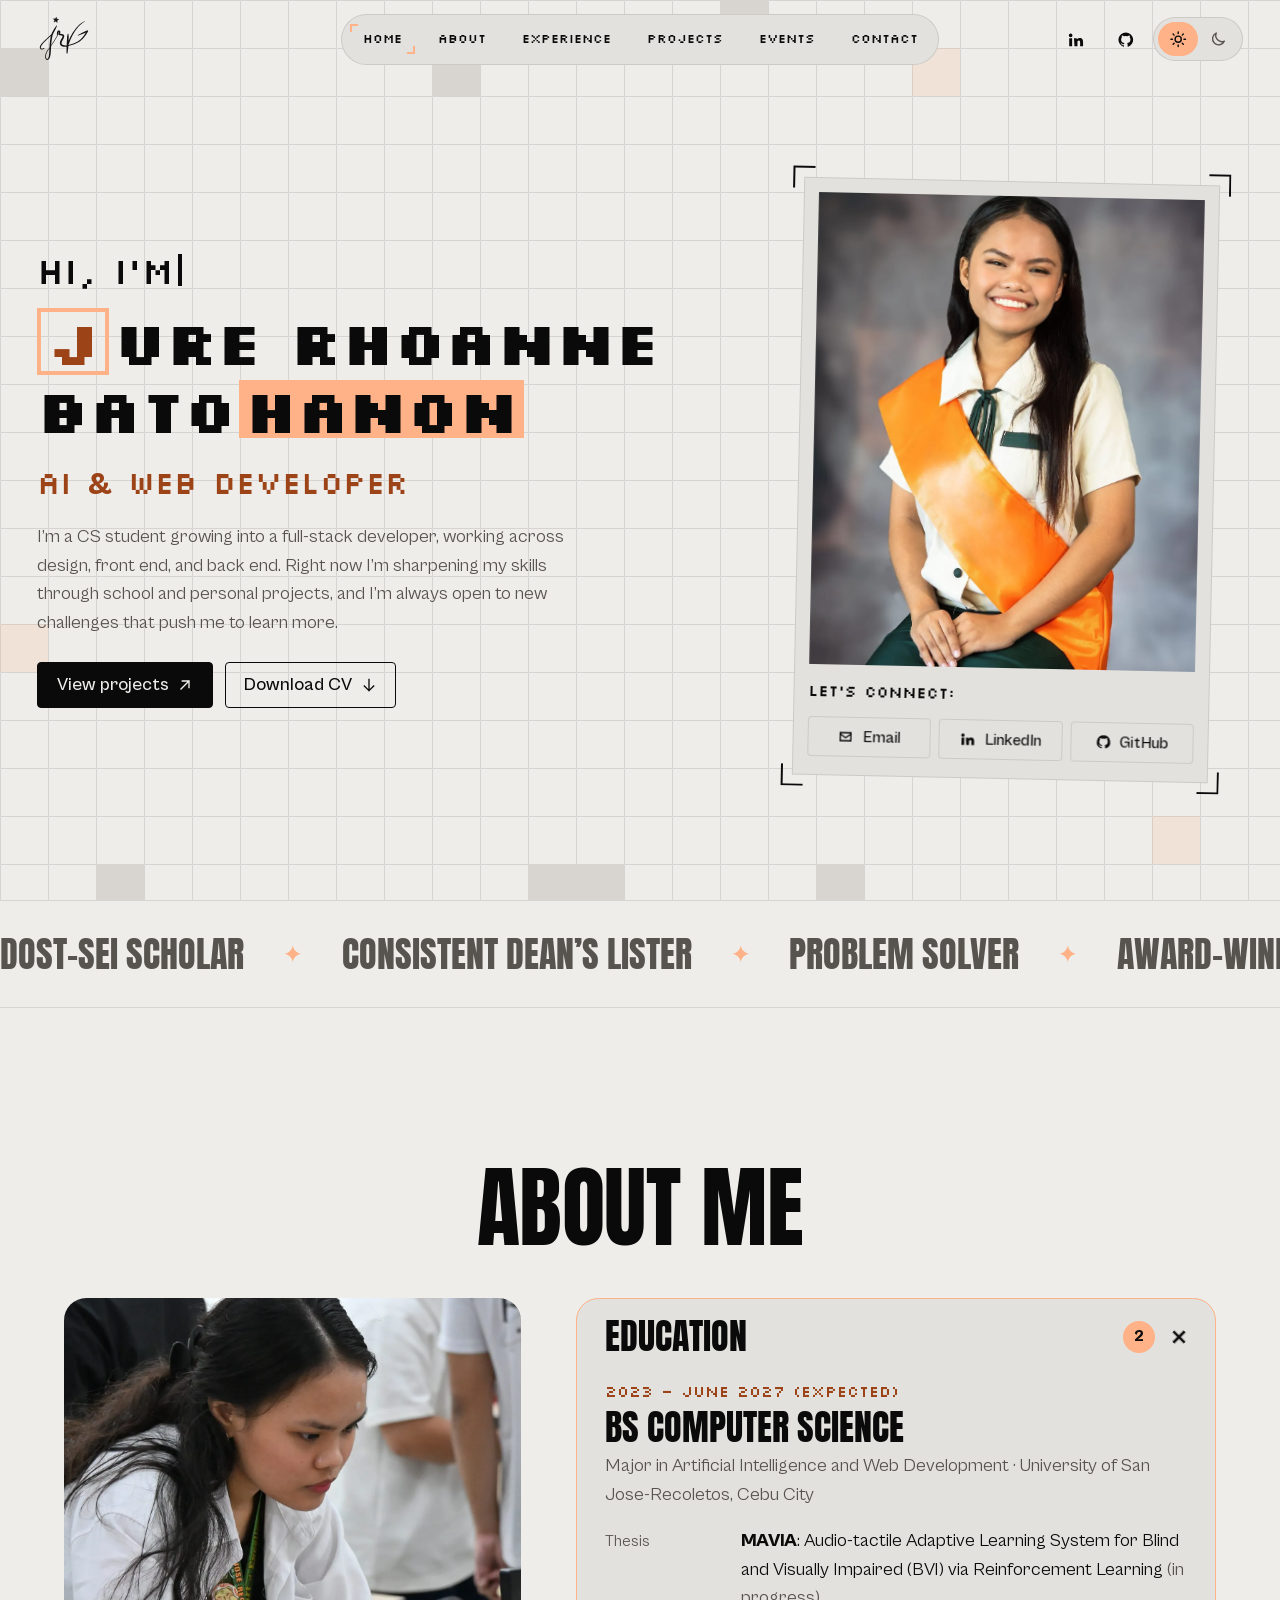
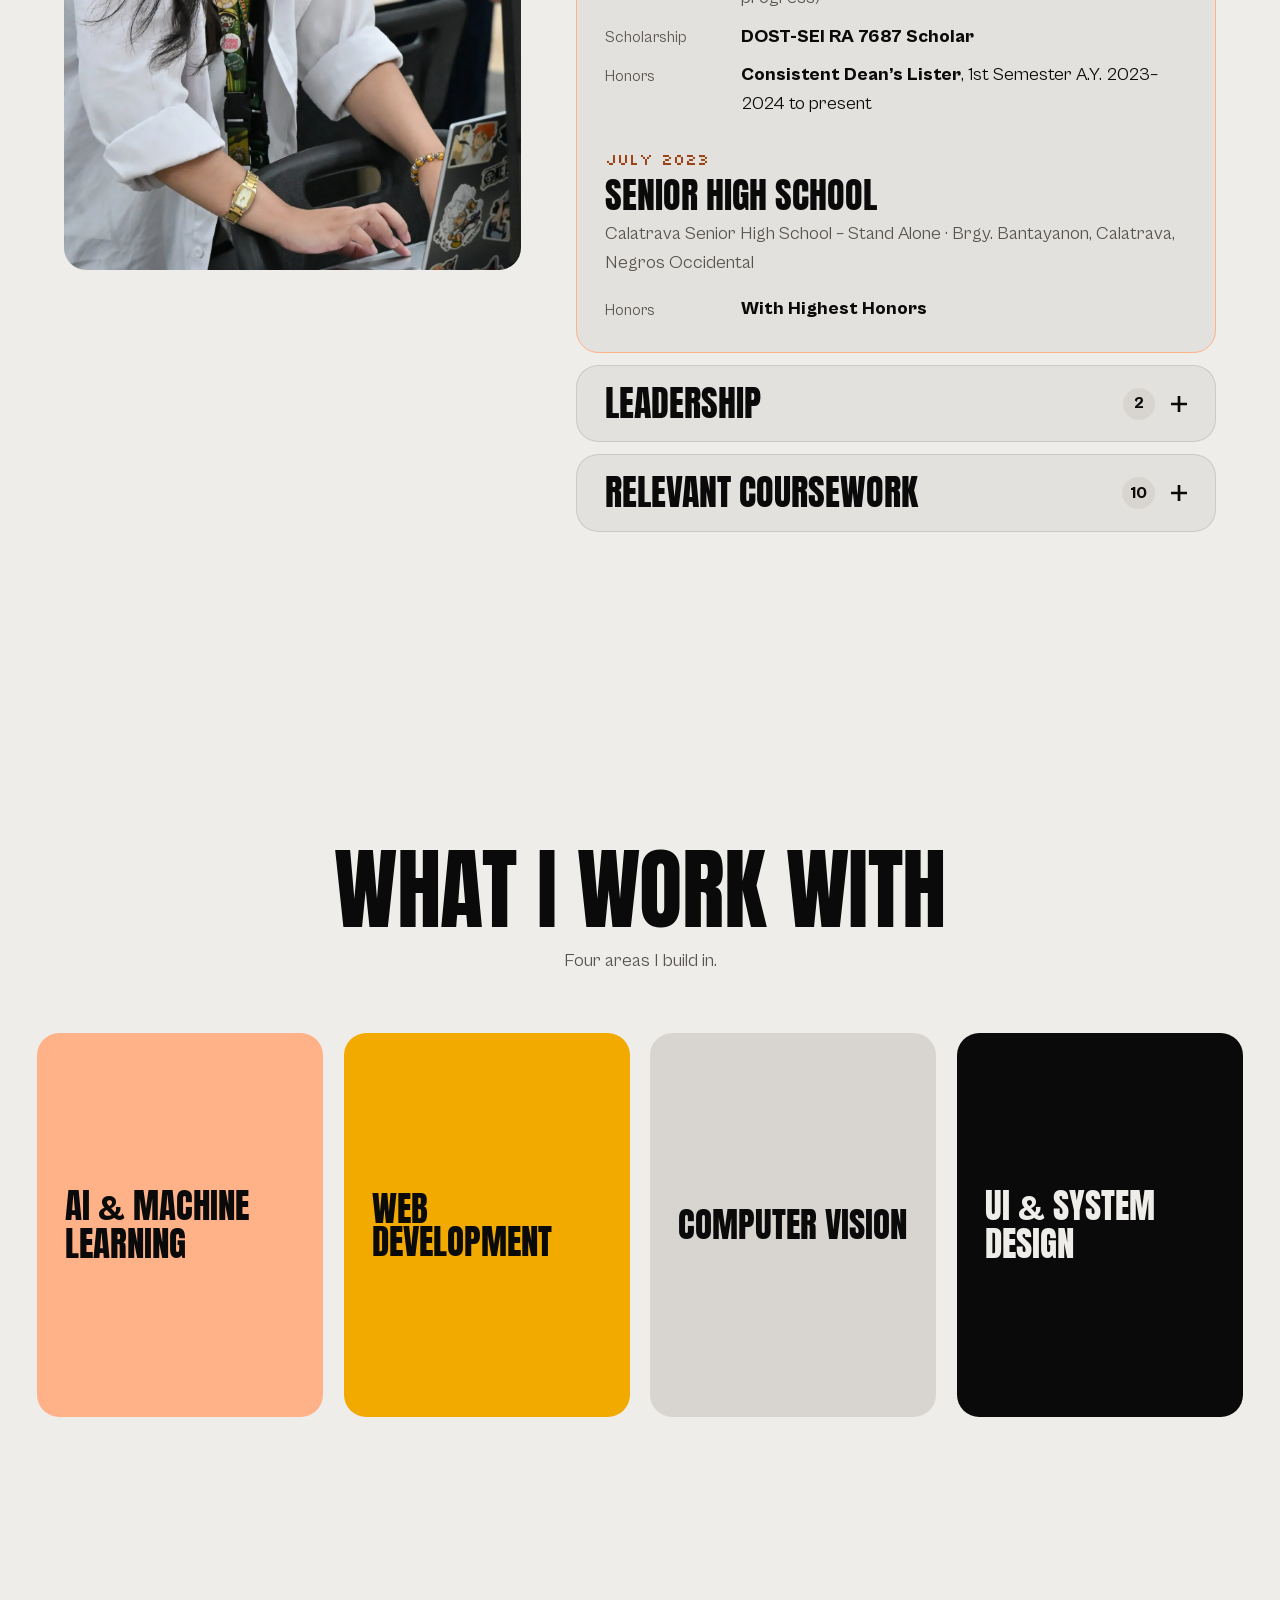
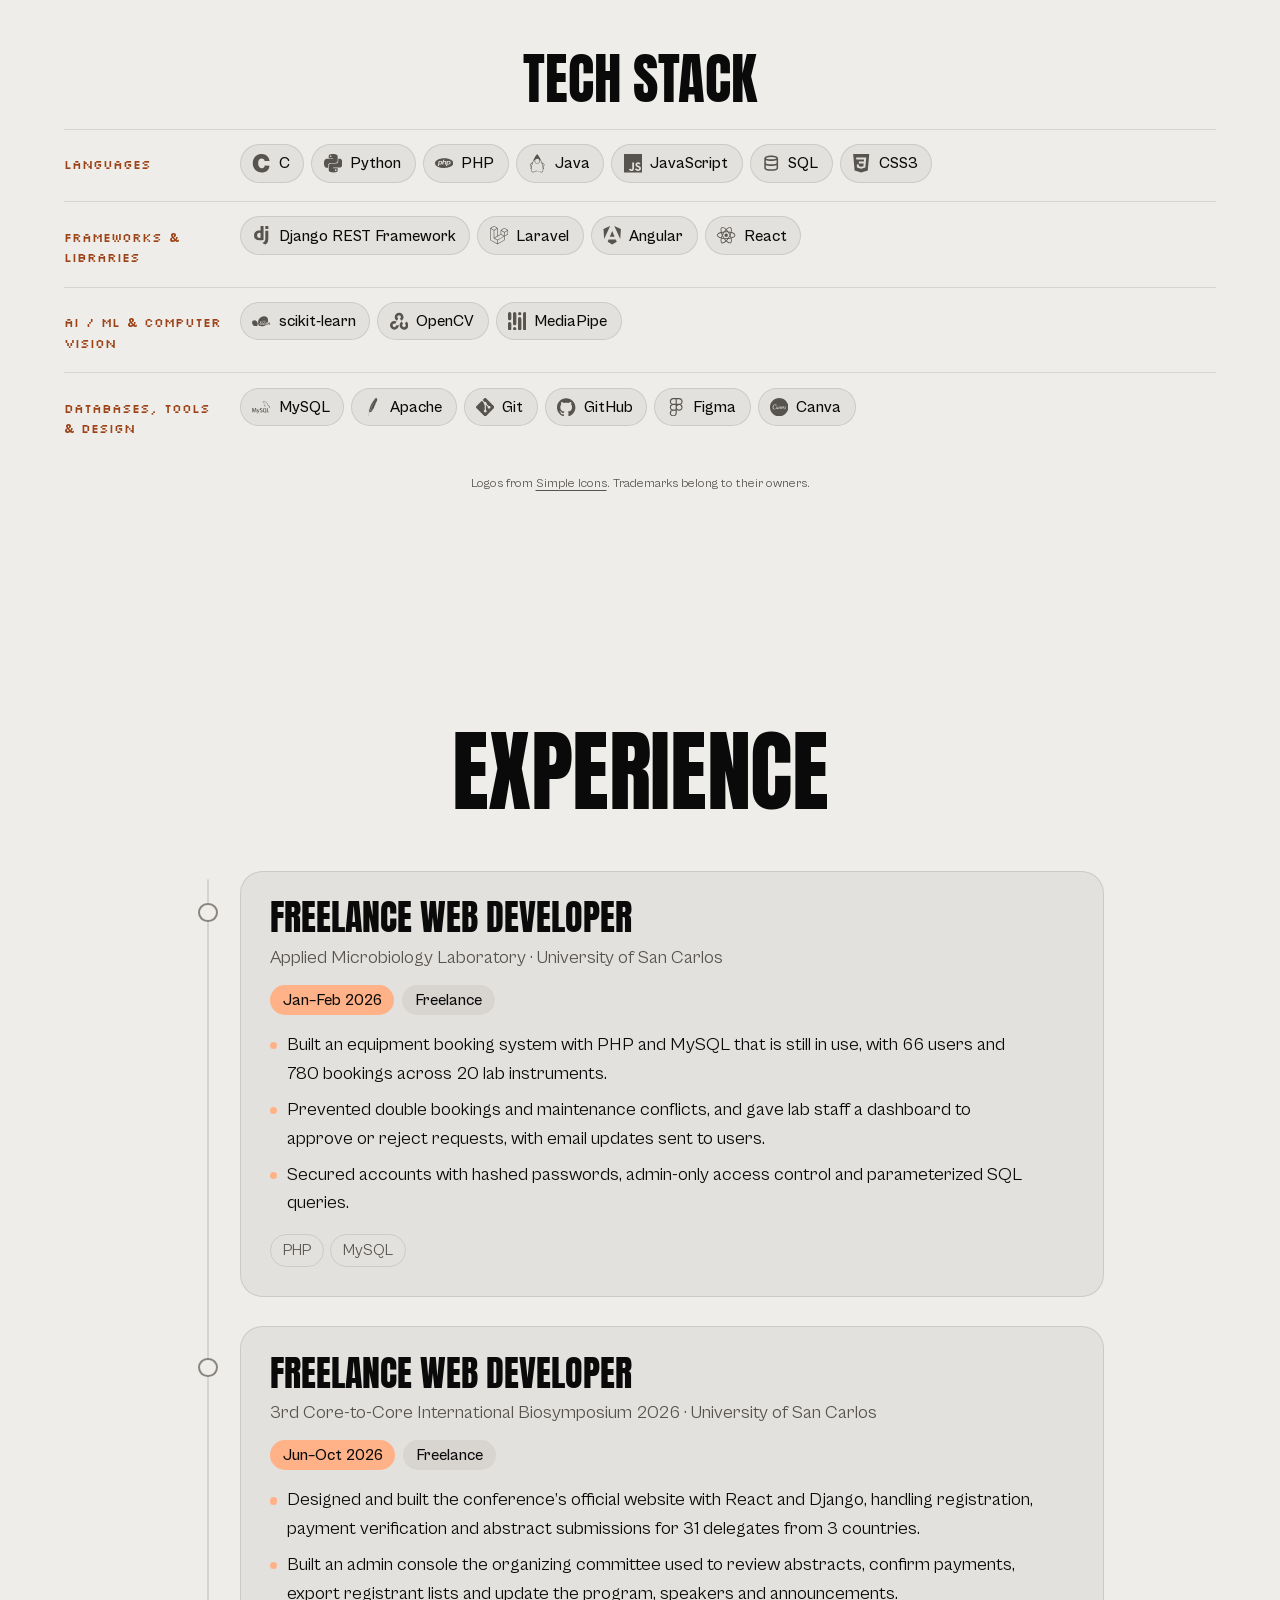
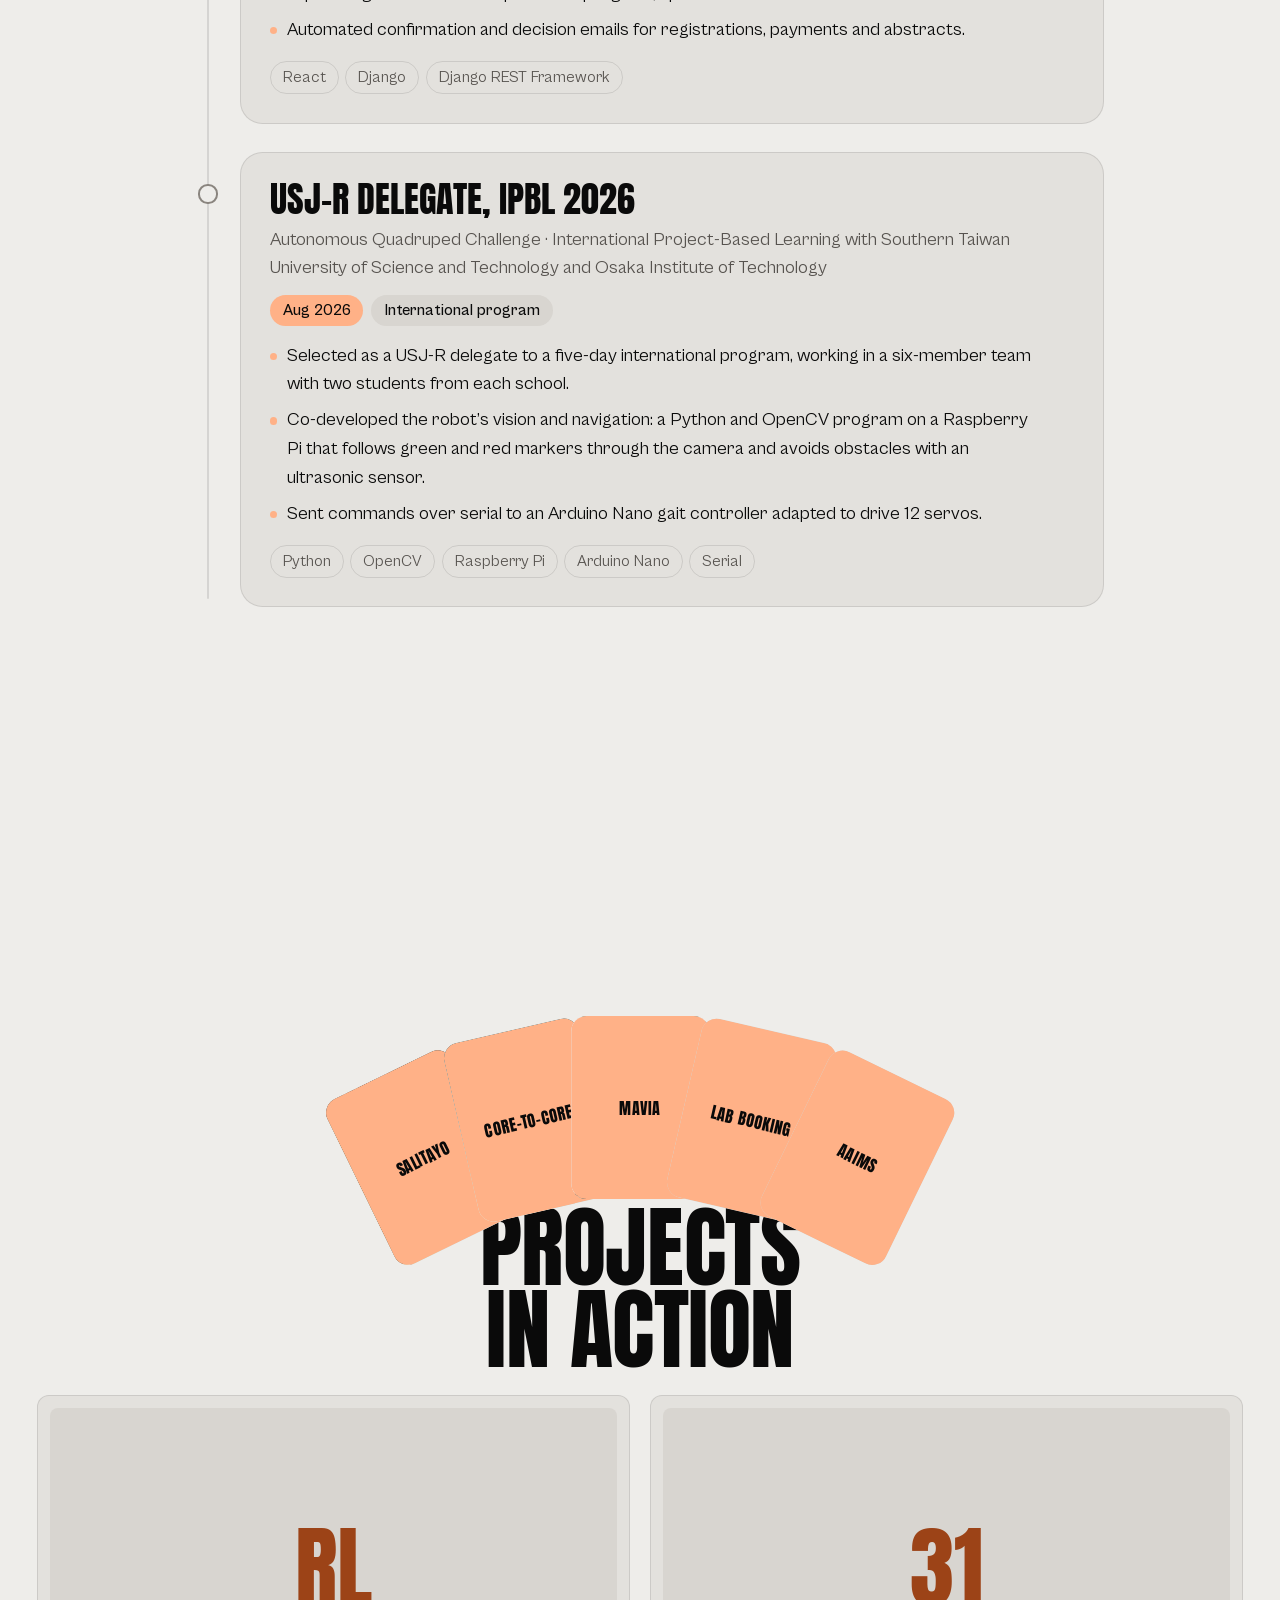
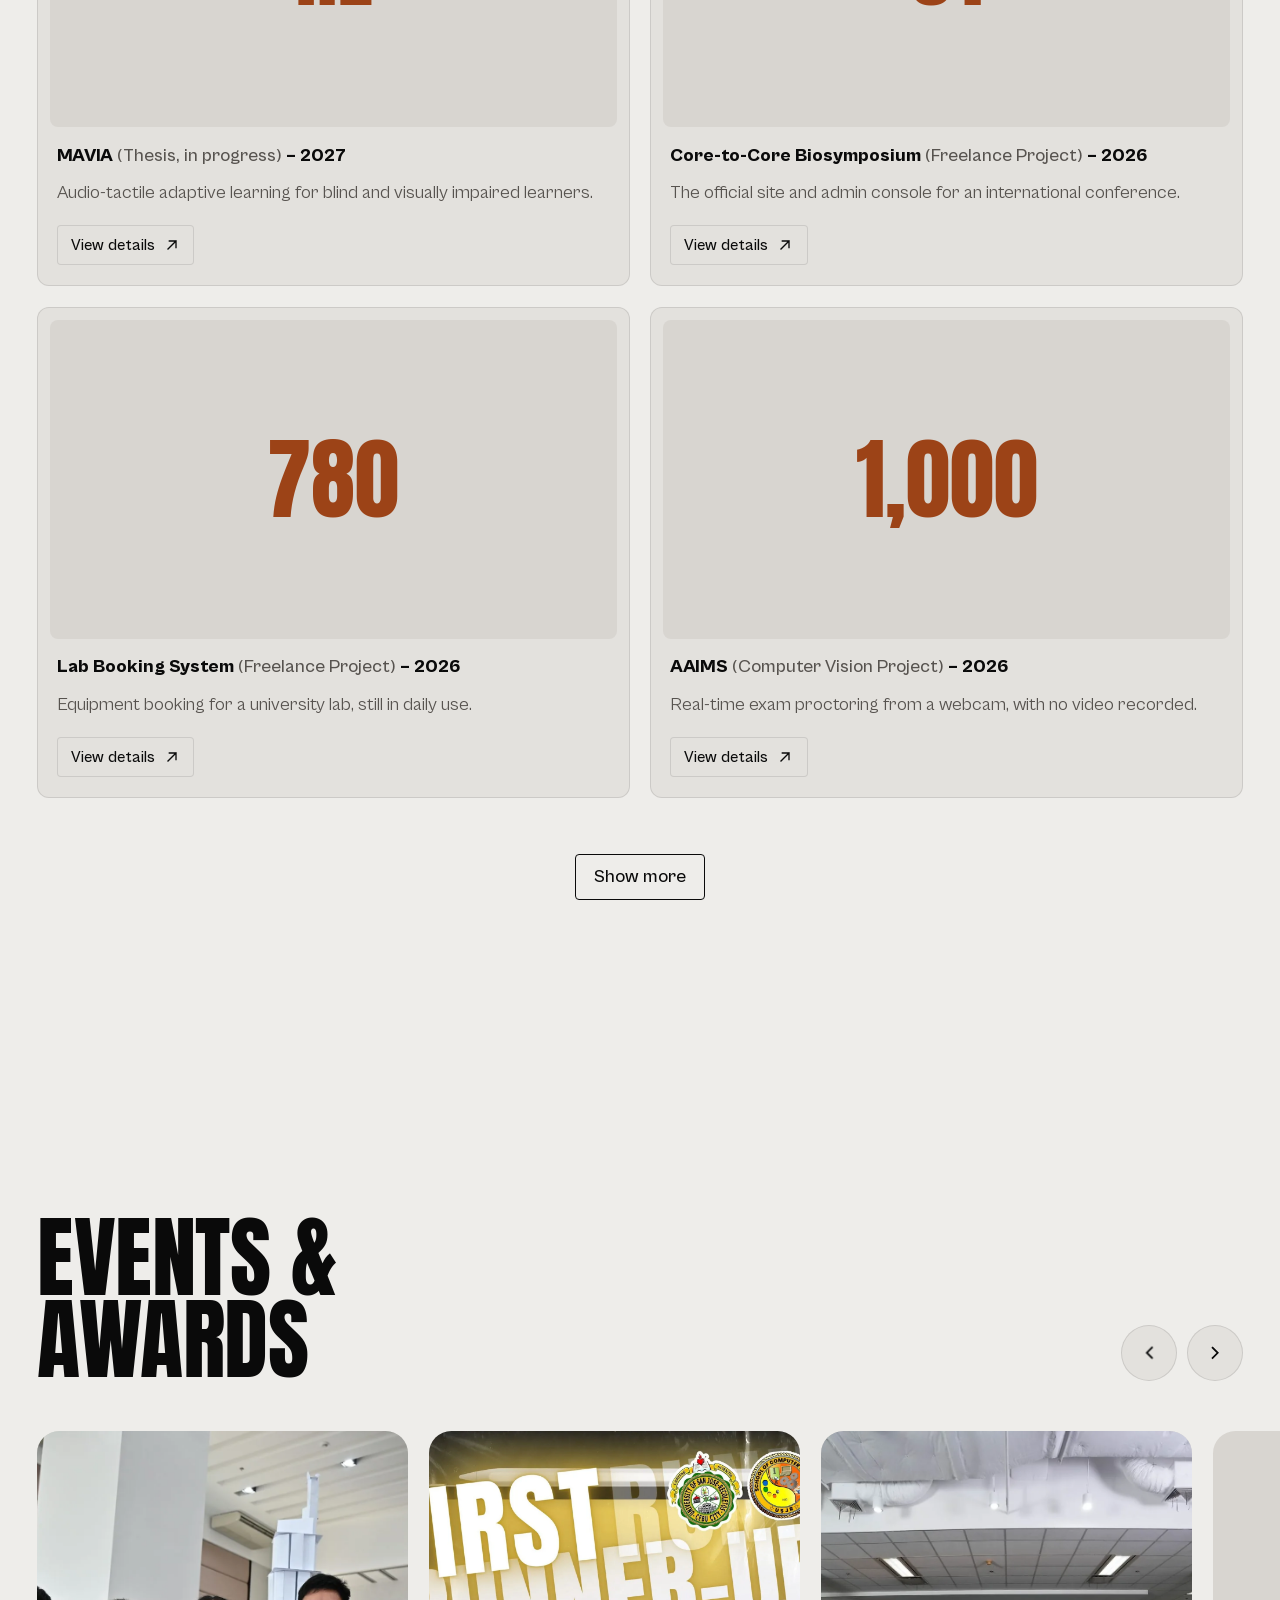
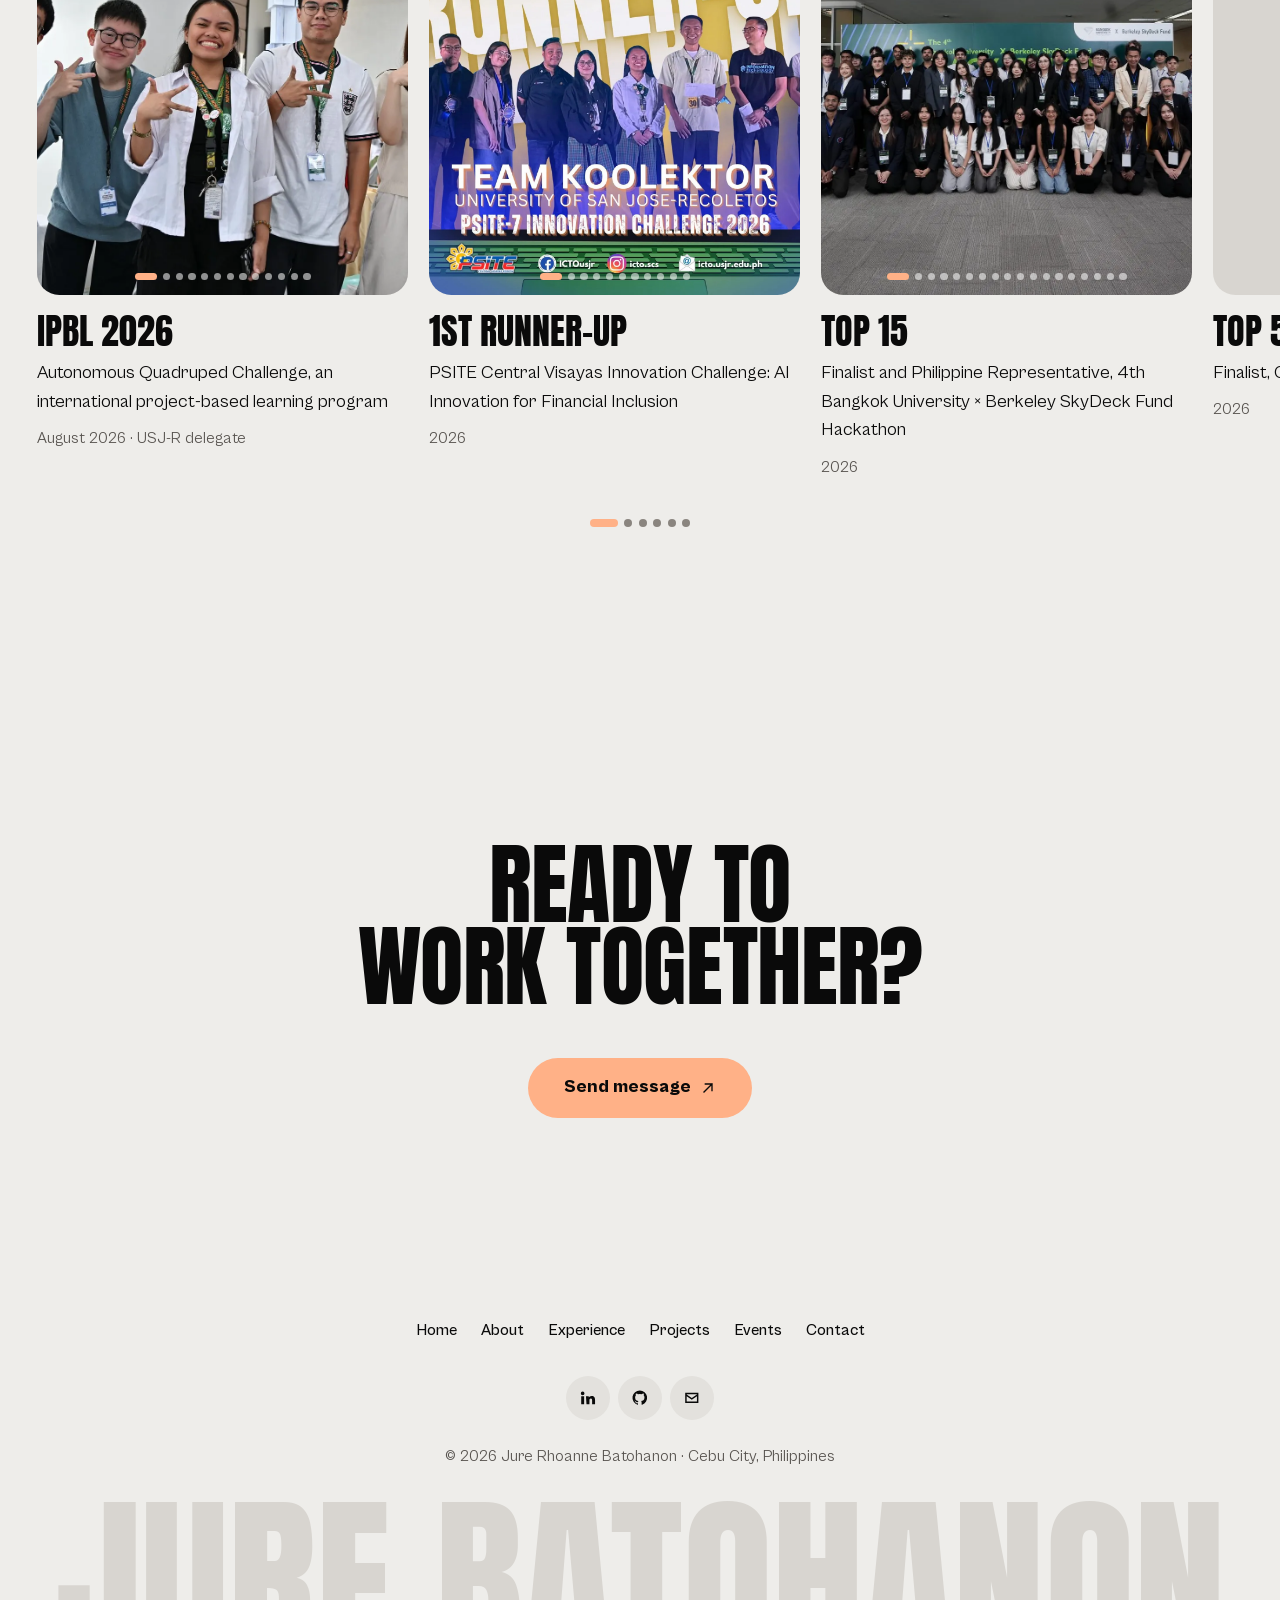
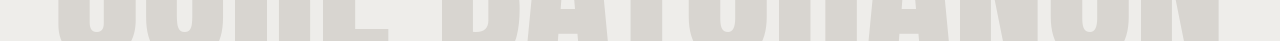
==== index.html @ d1514f94 "Compress media, convert images to WebP, update tech stack" ====
<!doctype html>
<html lang="en">
<head>
  <meta charset="utf-8">
  <meta name="viewport" content="width=device-width, initial-scale=1">
  <title>Jure Rhoanne Batohanon</title>
  <meta name="description" content="Jure Rhoanne Batohanon, a computer science student in Cebu growing into a full-stack developer. Projects, experience, events and awards.">
  <meta name="theme-color" content="#0a0a0a">
  <meta property="og:title" content="Jure Rhoanne Batohanon">
  <meta property="og:description" content="CS student growing into a full-stack developer, working across design, front end and back end.">
  <meta property="og:type" content="website">
  <meta property="og:image" content="assets/img/portrait.jpg">
  <link rel="icon" href="favicon-32.png" type="image/png" sizes="32x32">
  <link rel="icon" href="favicon.svg" type="image/svg+xml">
  <link rel="apple-touch-icon" href="apple-touch-icon.png">
  <link rel="preload" href="assets/fonts/silkscreen-700.woff2" as="font" type="font/woff2" crossorigin>
  <link rel="preload" href="assets/fonts/anton-400.woff2" as="font" type="font/woff2" crossorigin>
  <link rel="preload" href="assets/fonts/cabinet-grotesk-400.woff2" as="font" type="font/woff2" crossorigin>
  <script>
    (function () {
      try {
        var t = localStorage.getItem("theme");
        if (t === "light" || t === "dark") document.documentElement.setAttribute("data-theme", t);
      } catch (e) {}
      document.documentElement.classList.add("js");
    })();
  </script>
  <link rel="stylesheet" href="assets/css/tokens.css">
  <link rel="stylesheet" href="assets/css/site.css">
  <script src="assets/js/site.js" defer></script>
</head>
<body>
  <a class="skip" href="#main">Skip to content</a>

  <!-- Shared drawings -->
  <svg width="0" height="0" class="visually-hidden" aria-hidden="true">
    <symbol id="spark" viewBox="0 0 24 24"><path d="M12 0c.6 6.4 5.6 11.4 12 12-6.4.6-11.4 5.6-12 12-.6-6.4-5.6-11.4-12-12C6.4 11.4 11.4 6.4 12 0z"/></symbol>
    <symbol id="arrow" viewBox="0 0 24 24"><path d="M6 18 18 6M8 6h10v10" fill="none" stroke="currentColor" stroke-width="2" stroke-linecap="square"/></symbol>
    <symbol id="chev" viewBox="0 0 24 24"><path d="m9 5 7 7-7 7" fill="none" stroke="currentColor" stroke-width="2.4" stroke-linecap="square"/></symbol>
    <symbol id="close" viewBox="0 0 24 24"><path d="M6 6l12 12M18 6 6 18" fill="none" stroke="currentColor" stroke-width="2"/></symbol>
    <symbol id="i-linkedin" viewBox="0 0 24 24"><path d="M4.98 3.5a2.5 2.5 0 1 1 0 5 2.5 2.5 0 0 1 0-5zM3 9.75h4v11H3zM9.5 9.75h3.8v1.6h.06c.53-.95 1.83-1.95 3.77-1.95 4.03 0 4.77 2.5 4.77 5.76v5.59h-4v-4.96c0-1.18-.02-2.7-1.7-2.7-1.7 0-1.96 1.28-1.96 2.61v5.05h-4z"/></symbol>
    <symbol id="i-github" viewBox="0 0 24 24"><path d="M12 2a10 10 0 0 0-3.16 19.49c.5.09.68-.22.68-.48v-1.7c-2.78.6-3.37-1.34-3.37-1.34-.45-1.16-1.11-1.47-1.11-1.47-.9-.62.07-.6.07-.6 1 .07 1.53 1.03 1.53 1.03.89 1.53 2.34 1.09 2.91.83.09-.65.35-1.09.63-1.34-2.22-.25-4.56-1.11-4.56-4.94 0-1.09.39-1.98 1.03-2.68-.1-.25-.45-1.27.1-2.65 0 0 .84-.27 2.75 1.02a9.56 9.56 0 0 1 5 0c1.91-1.29 2.75-1.02 2.75-1.02.55 1.38.2 2.4.1 2.65.64.7 1.03 1.59 1.03 2.68 0 3.84-2.34 4.68-4.57 4.93.36.31.68.92.68 1.85v2.74c0 .27.18.58.69.48A10 10 0 0 0 12 2z"/></symbol>
    <symbol id="i-mail" viewBox="0 0 24 24"><path d="M3 5h18v14H3zm2 2v.4l7 4.9 7-4.9V7zm14 2.84-7 4.9-7-4.9V17h14z"/></symbol>
    <symbol id="i-file" viewBox="0 0 24 24"><path d="M6 2h8l5 5v15H6zM13 3v5h5" fill="none" stroke="currentColor" stroke-width="1.8"/></symbol>
  </svg>

  <!-- Navigation -->
  <header class="bar">
    <a class="bar__name" href="#top" aria-label="Jure Rhoanne Batohanon, back to top">
      <img class="bar__logo bar__logo--white" src="jr-logo-v3-white.svg" alt="" width="856" height="768">
      <img class="bar__logo bar__logo--black" src="jr-logo-v3-black.svg" alt="" width="856" height="768">
    </a>
    <nav class="bar__nav" aria-label="Main">
      <button class="bar__menu" type="button" aria-expanded="false" aria-controls="nav-list" data-menu>Menu</button>
      <ul id="nav-list" class="bar__links">
        <li><a href="#top">Home</a></li>
        <li><a href="#about">About</a></li>
        <li><a href="#experience">Experience</a></li>
        <li><a href="#projects">Projects</a></li>
        <li><a href="#events">Events</a></li>
        <li><a href="#contact">Contact</a></li>
      </ul>
    </nav>
    <div class="bar__end">
      <a class="bar__icon" href="https://www.linkedin.com/in/jure-rhoanne-batohanon-98a4a7307/" aria-label="LinkedIn"><svg aria-hidden="true"><use href="#i-linkedin"/></svg></a>
      <a class="bar__icon" href="https://github.com/REIAHNEVIL" aria-label="GitHub"><svg aria-hidden="true"><use href="#i-github"/></svg></a>
      <button class="theme-toggle" type="button" aria-label="Dark theme" aria-pressed="true" data-theme-toggle>
        <span class="theme-toggle__thumb" aria-hidden="true"></span>
        <svg class="theme-toggle__icon theme-toggle__icon--sun" viewBox="0 0 24 24" aria-hidden="true"><circle cx="12" cy="12" r="4"/><path d="M12 2.5v2M12 19.5v2M2.5 12h2M19.5 12h2M5.3 5.3l1.4 1.4M17.3 17.3l1.4 1.4M5.3 18.7l1.4-1.4M17.3 6.7l1.4-1.4"/></svg>
        <svg class="theme-toggle__icon theme-toggle__icon--moon" viewBox="0 0 24 24" aria-hidden="true"><path d="M20 14.5A8 8 0 0 1 9.5 4a8 8 0 1 0 10.5 10.5z"/></svg>
      </button>
    </div>
  </header>

  <main id="main">

    <!-- ============ INTRO ============ -->
    <section class="intro" id="top" aria-labelledby="intro-name">
      <div class="intro__pixels" aria-hidden="true">
        <i style="--x:0;--y:1"></i><i style="--x:9;--y:1"></i><i style="--x:15;--y:0"></i><i style="--x:19;--y:1"></i><i style="--x:27;--y:2"></i><i style="--x:29;--y:6"></i><i style="--x:29;--y:11;--s:2"></i><i style="--x:24;--y:17"></i><i style="--x:17;--y:18"></i><i style="--x:2;--y:18"></i><i style="--x:11;--y:18;--s:2"></i><i style="--x:0;--y:13"></i>
      </div>

      <div class="intro__left">
        <p class="intro__hello"><span data-hello aria-hidden="true">HELLO,</span><span class="visually-hidden">Hello, I’m</span></p>

        <h1 id="intro-name" class="intro__name">
          <span class="intro__line"><span class="px-box">J</span>URE RHOANNE</span>
          <span class="intro__line">BATO<span class="px-inv">HANON</span></span>
        </h1>

        <p class="intro__role">AI <span class="amp">&amp;</span> WEB DEVELOPER</p>

        <p class="intro__text">I’m a CS student growing into a full-stack developer, working across design, front end, and back end. Right now I’m sharpening my skills through school and personal projects, and I’m always open to new challenges that push me to learn more.</p>

        <div class="intro__actions">
          <a class="btn btn--solid" href="#projects">View projects <svg aria-hidden="true"><use href="#arrow"/></svg></a>
          <a class="btn" href="cv/BATOHANON_CV.pdf" download>Download CV <svg aria-hidden="true" style="transform:rotate(135deg)"><use href="#arrow"/></svg></a>
        </div>
      </div>

      <aside class="intro__card brackets" aria-label="Photo and links">
        <figure class="intro__photo slot" data-slot>
          <span class="slot__fallback slot__fallback--pixel" aria-hidden="true">JR</span>
          <img src="assets/img/portrait.webp" alt="Portrait of Jure Rhoanne Batohanon" width="900" height="1100" fetchpriority="high" onerror="this.parentNode.classList.add('is-empty')">
        </figure>
        <p class="intro__connect-label">LET’S CONNECT:</p>
        <ul class="intro__connect">
          <li><a class="btn btn--sm" href="mailto:batohanonjurerhoanne@gmail.com"><svg aria-hidden="true"><use href="#i-mail"/></svg>Email</a></li>
          <li><a class="btn btn--sm" href="https://www.linkedin.com/in/jure-rhoanne-batohanon-98a4a7307/"><svg aria-hidden="true"><use href="#i-linkedin"/></svg>LinkedIn</a></li>
          <li><a class="btn btn--sm" href="https://github.com/REIAHNEVIL"><svg aria-hidden="true"><use href="#i-github"/></svg>GitHub</a></li>
        </ul>
      </aside>
    </section>

    <!-- ============ MARQUEE: who I am, in short ============ -->
    <section class="marquee" aria-label="In short">
      <div class="marquee__track">
        <ul class="marquee__list">
          <li>DOST-SEI Scholar</li><li><svg aria-hidden="true"><use href="#spark"/></svg></li>
          <li>Consistent Dean’s Lister</li><li><svg aria-hidden="true"><use href="#spark"/></svg></li>
          <li>Problem Solver</li><li><svg aria-hidden="true"><use href="#spark"/></svg></li>
          <li>Award-Winning Competitor</li><li><svg aria-hidden="true"><use href="#spark"/></svg></li>
          <li>Freelance Web Developer</li><li><svg aria-hidden="true"><use href="#spark"/></svg></li>
          <li>International Delegate</li><li><svg aria-hidden="true"><use href="#spark"/></svg></li>
        </ul>
        <ul class="marquee__list" aria-hidden="true"></ul>
      </div>
    </section>

    <!-- ============ ABOUT ME ============ -->
    <section class="about" id="about" aria-labelledby="about-title">
      <h2 id="about-title" class="title title--center" data-rise>ABOUT ME</h2>

      <div class="about__layout">
        <figure class="about__photo slot" data-slot data-rise>
          <span class="slot__fallback slot__fallback--pixel" aria-hidden="true">JR</span>
          <img src="assets/img/about.webp" width="900" height="1125" loading="lazy" alt="Jure Rhoanne Batohanon"
               onerror="if(!this.dataset.tried){this.dataset.tried='1';this.src='assets/img/portrait.webp';}else{this.parentNode.classList.add('is-empty');}">
        </figure>

        <div class="about__list">
          <details class="drop" name="about" open data-rise>
            <summary><span class="drop__title">Education</span><span class="drop__count">2</span></summary>
            <div class="drop__body">
              <article class="edu">
                <p class="edu__when">2023 – June 2027 (expected)</p>
                <h3 class="edu__title">BS Computer Science</h3>
                <p class="edu__sub">Major in Artificial Intelligence and Web Development · University of San Jose-Recoletos, Cebu City</p>
                <dl class="edu__facts">
                  <div><dt>Thesis</dt><dd><strong>MAVIA</strong>: Audio-tactile Adaptive Learning System for Blind and Visually Impaired (BVI) via Reinforcement Learning <em>(in progress)</em></dd></div>
                  <div><dt>Scholarship</dt><dd><strong>DOST-SEI RA 7687 Scholar</strong></dd></div>
                  <div><dt>Honors</dt><dd><strong>Consistent Dean’s Lister</strong>, 1st Semester A.Y. 2023–2024 to present</dd></div>
                </dl>
              </article>
              <article class="edu">
                <p class="edu__when">July 2023</p>
                <h3 class="edu__title">Senior High School</h3>
                <p class="edu__sub">Calatrava Senior High School – Stand Alone · Brgy. Bantayanon, Calatrava, Negros Occidental</p>
                <dl class="edu__facts">
                  <div><dt>Honors</dt><dd><strong>With Highest Honors</strong></dd></div>
                </dl>
              </article>
            </div>
          </details>

          <details class="drop" name="about" data-rise>
            <summary><span class="drop__title">Leadership</span><span class="drop__count">2</span></summary>
            <div class="drop__body">
              <article class="edu">
                <p class="edu__when">A.Y. 2025–2026</p>
                <h3 class="edu__title">3rd Year Governor</h3>
                <p class="edu__sub">Information and Computer Technology Organization, USJ-R</p>
              </article>
              <article class="edu">
                <p class="edu__when">2024–2026</p>
                <h3 class="edu__title">Computer Science Representative</h3>
                <p class="edu__sub">DOST Scholars’ Association, USJ-R</p>
              </article>
            </div>
          </details>

          <details class="drop" name="about" data-rise>
            <summary><span class="drop__title">Relevant Coursework</span><span class="drop__count">10</span></summary>
            <div class="drop__body">
              <ul class="chips">
                <li>Data Structures &amp; Algorithms</li><li>Software Engineering 1 &amp; 2</li><li>Information Management (Databases)</li>
                <li>Operating Systems</li><li>Computer Organization &amp; Architecture</li><li>Data Communications &amp; Networking</li>
                <li>Automata Theory &amp; Formal Languages</li><li>Machine Learning</li><li>Intelligent Systems</li><li>Fundamentals of Cybersecurity</li>
              </ul>
            </div>
          </details>
        </div>
      </div>
    </section>

    <!-- ============ SKILLS ============ -->
    <section class="skills" id="skills" aria-labelledby="skills-title">
      <h2 id="skills-title" class="title title--center" data-rise>WHAT I WORK WITH</h2>
      <p class="skills__sub" data-rise>Four areas I build in.</p>
      <div class="skills__grid">
        <article class="skill skill--peach" tabindex="0" data-skill data-rise>
          <h3 class="skill__name">AI <span class="amp">&amp;</span> MACHINE LEARNING</h3>
          <div class="skill__more">
            <p>I like building models that actually help someone. SALITAyo is where I learned fine-tuning, and my thesis is teaching me reinforcement learning.</p>
          </div>
        </article>
        <article class="skill skill--sun" tabindex="0" data-skill data-rise>
          <h3 class="skill__name">WEB DEVELOPMENT</h3>
          <div class="skill__more">
            <p>Most of my real-world work lives here. I’ve built two systems for clients, from the database up to the admin pages they use every day.</p>
          </div>
        </article>
        <article class="skill skill--ink" tabindex="0" data-skill data-rise>
          <h3 class="skill__name">COMPUTER VISION</h3>
          <div class="skill__more">
            <p>I got into this through AAIMS and our iPBL robot. Getting a camera to understand what’s in front of it is still one of my favorite things to work on.</p>
          </div>
        </article>
        <article class="skill skill--paper" tabindex="0" data-skill data-rise>
          <h3 class="skill__name">UI <span class="amp">&amp;</span> SYSTEM DESIGN</h3>
          <div class="skill__more">
            <p>I sketch screens in Figma and map things out with diagrams before I write code. It saves me a lot of rewriting later.</p>
          </div>
        </article>
      </div>
    </section>

    <!-- ============ TECH STACK ============ -->
    <section class="stack" id="stack" aria-labelledby="stack-title">
      <h2 id="stack-title" class="title title--center" data-rise>TECH STACK</h2>
      <div class="stack__group" data-rise>
        <h3 class="stack__label">Languages</h3>
        <ul class="stack__tools">
          <li class="tool" style="--brand:#A8B9CC;--brand-ink:#0a0a0a"><svg viewBox="0 0 24 24" aria-hidden="true"><path d="M16.5921 9.1962s-.354-3.298-3.627-3.39c-3.2741-.09-4.9552 2.474-4.9552 6.14 0 3.6651 1.858 6.5972 5.0451 6.5972 3.184 0 3.5381-3.665 3.5381-3.665l6.1041.365s.36 3.31-2.196 5.836c-2.552 2.5241-5.6901 2.9371-7.8762 2.9201-2.19-.017-5.2261.034-8.1602-2.97-2.938-3.0101-3.436-5.9302-3.436-8.8002 0-2.8701.556-6.6702 4.047-9.5502C7.444.72 9.849 0 12.254 0c10.0422 0 10.7172 9.2602 10.7172 9.2602z"/></svg><span>C</span></li>
          <li class="tool" style="--brand:#3776AB;--brand-ink:#ffffff"><svg viewBox="0 0 24 24" aria-hidden="true"><path d="M14.25.18l.9.2.73.26.59.3.45.32.34.34.25.34.16.33.1.3.04.26.02.2-.01.13V8.5l-.05.63-.13.55-.21.46-.26.38-.3.31-.33.25-.35.19-.35.14-.33.1-.3.07-.26.04-.21.02H8.77l-.69.05-.59.14-.5.22-.41.27-.33.32-.27.35-.2.36-.15.37-.1.35-.07.32-.04.27-.02.21v3.06H3.17l-.21-.03-.28-.07-.32-.12-.35-.18-.36-.26-.36-.36-.35-.46-.32-.59-.28-.73-.21-.88-.14-1.05-.05-1.23.06-1.22.16-1.04.24-.87.32-.71.36-.57.4-.44.42-.33.42-.24.4-.16.36-.1.32-.05.24-.01h.16l.06.01h8.16v-.83H6.18l-.01-2.75-.02-.37.05-.34.11-.31.17-.28.25-.26.31-.23.38-.2.44-.18.51-.15.58-.12.64-.1.71-.06.77-.04.84-.02 1.27.05zm-6.3 1.98l-.23.33-.08.41.08.41.23.34.33.22.41.09.41-.09.33-.22.23-.34.08-.41-.08-.41-.23-.33-.33-.22-.41-.09-.41.09zm13.09 3.95l.28.06.32.12.35.18.36.27.36.35.35.47.32.59.28.73.21.88.14 1.04.05 1.23-.06 1.23-.16 1.04-.24.86-.32.71-.36.57-.4.45-.42.33-.42.24-.4.16-.36.09-.32.05-.24.02-.16-.01h-8.22v.82h5.84l.01 2.76.02.36-.05.34-.11.31-.17.29-.25.25-.31.24-.38.2-.44.17-.51.15-.58.13-.64.09-.71.07-.77.04-.84.01-1.27-.04-1.07-.14-.9-.2-.73-.25-.59-.3-.45-.33-.34-.34-.25-.34-.16-.33-.1-.3-.04-.25-.02-.2.01-.13v-5.34l.05-.64.13-.54.21-.46.26-.38.3-.32.33-.24.35-.2.35-.14.33-.1.3-.06.26-.04.21-.02.13-.01h5.84l.69-.05.59-.14.5-.21.41-.28.33-.32.27-.35.2-.36.15-.36.1-.35.07-.32.04-.28.02-.21V6.07h2.09l.14.01zm-6.47 14.25l-.23.33-.08.41.08.41.23.33.33.23.41.08.41-.08.33-.23.23-.33.08-.41-.08-.41-.23-.33-.33-.23-.41-.08-.41.08z"/></svg><span>Python</span></li>
          <li class="tool" style="--brand:#777BB4;--brand-ink:#0a0a0a"><svg viewBox="0 0 24 24" aria-hidden="true"><path d="M7.01 10.207h-.944l-.515 2.648h.838c.556 0 .97-.105 1.242-.314.272-.21.455-.559.55-1.049.092-.47.05-.802-.124-.995-.175-.193-.523-.29-1.047-.29zM12 5.688C5.373 5.688 0 8.514 0 12s5.373 6.313 12 6.313S24 15.486 24 12c0-3.486-5.373-6.312-12-6.312zm-3.26 7.451c-.261.25-.575.438-.917.551-.336.108-.765.164-1.285.164H5.357l-.327 1.681H3.652l1.23-6.326h2.65c.797 0 1.378.209 1.744.628.366.418.476 1.002.33 1.752a2.836 2.836 0 0 1-.305.847c-.143.255-.33.49-.561.703zm4.024.715l.543-2.799c.063-.318.039-.536-.068-.651-.107-.116-.336-.174-.687-.174H11.46l-.704 3.625H9.388l1.23-6.327h1.367l-.327 1.682h1.218c.767 0 1.295.134 1.586.401s.378.7.263 1.299l-.572 2.944h-1.389zm7.597-2.265a2.782 2.782 0 0 1-.305.847c-.143.255-.33.49-.561.703a2.44 2.44 0 0 1-.917.551c-.336.108-.765.164-1.286.164h-1.18l-.327 1.682h-1.378l1.23-6.326h2.649c.797 0 1.378.209 1.744.628.366.417.477 1.001.331 1.751zM17.766 10.207h-.943l-.516 2.648h.838c.557 0 .971-.105 1.242-.314.272-.21.455-.559.551-1.049.092-.47.049-.802-.125-.995s-.524-.29-1.047-.29z"/></svg><span>PHP</span></li>
          <li class="tool" style="--brand:#000000;--brand-ink:#ffffff"><svg viewBox="0 0 24 24" aria-hidden="true"><path d="M11.915 0 11.7.215C9.515 2.4 7.47 6.39 6.046 10.483c-1.064 1.024-3.633 2.81-3.711 3.551-.093.87 1.746 2.611 1.55 3.235-.198.625-1.304 1.408-1.014 1.939.1.188.823.011 1.277-.491a13.389 13.389 0 0 0-.017 2.14c.076.906.27 1.668.643 2.232.372.563.956.911 1.667.911.397 0 .727-.114 1.024-.264.298-.149.571-.33.91-.5.68-.34 1.634-.666 3.53-.604 1.903.062 2.872.39 3.559.704.687.314 1.15.664 1.925.664.767 0 1.395-.336 1.807-.9.412-.563.631-1.33.72-2.24.06-.623.055-1.32 0-2.066.454.45 1.117.604 1.213.424.29-.53-.816-1.314-1.013-1.937-.198-.624 1.642-2.366 1.549-3.236-.08-.748-2.707-2.568-3.748-3.586C16.428 6.374 14.308 2.394 12.13.215zm.175 6.038a2.95 2.95 0 0 1 2.943 2.942 2.95 2.95 0 0 1-2.943 2.943A2.95 2.95 0 0 1 9.148 8.98a2.95 2.95 0 0 1 2.942-2.942zM8.685 7.983a3.515 3.515 0 0 0-.145.997c0 1.951 1.6 3.55 3.55 3.55 1.95 0 3.55-1.598 3.55-3.55 0-.329-.046-.648-.132-.951.334.095.64.208.915.336a42.699 42.699 0 0 1 2.042 5.829c.678 2.545 1.01 4.92.846 6.607-.082.844-.29 1.51-.606 1.94-.315.431-.713.651-1.315.651-.593 0-.932-.27-1.673-.61-.741-.338-1.825-.694-3.792-.758-1.974-.064-3.073.293-3.821.669-.375.188-.659.373-.911.5s-.466.2-.752.2c-.53 0-.876-.209-1.16-.64-.285-.43-.474-1.101-.545-1.948-.141-1.693.176-4.069.823-6.614a43.155 43.155 0 0 1 1.934-5.783c.348-.167.749-.31 1.192-.425zm-3.382 4.362a.216.216 0 0 1 .13.031c-.166.56-.323 1.116-.463 1.665a33.849 33.849 0 0 0-.547 2.555 3.9 3.9 0 0 0-.2-.39c-.58-1.012-.914-1.642-1.16-2.08.315-.24 1.679-1.755 2.24-1.781zm13.394.01c.562.027 1.926 1.543 2.24 1.783-.246.438-.58 1.068-1.16 2.08a4.428 4.428 0 0 0-.163.309 32.354 32.354 0 0 0-.562-2.49 40.579 40.579 0 0 0-.482-1.652.216.216 0 0 1 .127-.03z"/></svg><span>Java</span></li>
          <li class="tool" style="--brand:#F7DF1E;--brand-ink:#0a0a0a"><svg viewBox="0 0 24 24" aria-hidden="true"><path d="M0 0h24v24H0V0zm22.034 18.276c-.175-1.095-.888-2.015-3.003-2.873-.736-.345-1.554-.585-1.797-1.14-.091-.33-.105-.51-.046-.705.15-.646.915-.84 1.515-.66.39.12.75.42.976.9 1.034-.676 1.034-.676 1.755-1.125-.27-.42-.404-.601-.586-.78-.63-.705-1.469-1.065-2.834-1.034l-.705.089c-.676.165-1.32.525-1.71 1.005-1.14 1.291-.811 3.541.569 4.471 1.365 1.02 3.361 1.244 3.616 2.205.24 1.17-.87 1.545-1.966 1.41-.811-.18-1.26-.586-1.755-1.336l-1.83 1.051c.21.48.45.689.81 1.109 1.74 1.756 6.09 1.666 6.871-1.004.029-.09.24-.705.074-1.65l.046.067zm-8.983-7.245h-2.248c0 1.938-.009 3.864-.009 5.805 0 1.232.063 2.363-.138 2.711-.33.689-1.18.601-1.566.48-.396-.196-.597-.466-.83-.855-.063-.105-.11-.196-.127-.196l-1.825 1.125c.305.63.75 1.172 1.324 1.517.855.51 2.004.675 3.207.405.783-.226 1.458-.691 1.811-1.411.51-.93.402-2.07.397-3.346.012-2.054 0-4.109 0-6.179l.004-.056z"/></svg><span>JavaScript</span></li>
          <li class="tool" style="--brand:#ff8a3d;--brand-ink:#0a0a0a"><svg viewBox="0 0 24 24" aria-hidden="true"><path d="M12 2C7.03 2 3 3.57 3 5.5v13C3 20.43 7.03 22 12 22s9-1.57 9-3.5v-13C21 3.57 16.97 2 12 2zm0 2c4.42 0 7 1.24 7 1.5S16.42 7 12 7 5 5.76 5 5.5 7.58 4 12 4zM5 8.03C6.66 8.65 9.2 9 12 9s5.34-.35 7-.97V12c0 .26-2.58 1.5-7 1.5S5 12.26 5 12V8.03zm0 6.5c1.66.62 4.2.97 7 .97s5.34-.35 7-.97v3.97c0 .26-2.58 1.5-7 1.5s-7-1.24-7-1.5v-3.97z"/></svg><span>SQL</span></li>
          <li class="tool" style="--brand:#1572B6;--brand-ink:#ffffff"><svg viewBox="0 0 24 24" aria-hidden="true"><path d="M1.5 0h21l-1.91 21.563L11.977 24l-8.565-2.438L1.5 0zm17.09 4.413L5.41 4.41l.213 2.622 10.125.002-.255 2.716h-6.64l.24 2.573h6.182l-.366 3.523-2.91.804-2.956-.81-.188-2.11h-2.61l.29 3.855L12 19.288l5.373-1.53L18.59 4.414z"/></svg><span>CSS3</span></li>
        </ul>
      </div>
      <div class="stack__group" data-rise>
        <h3 class="stack__label">Frameworks <span class="amp">&amp;</span> Libraries</h3>
        <ul class="stack__tools">
          <li class="tool" style="--brand:#092E20;--brand-ink:#ffffff"><svg viewBox="0 0 24 24" aria-hidden="true"><path d="M11.146 0h3.924v18.166c-2.013.382-3.491.535-5.096.535-4.791 0-7.288-2.166-7.288-6.32 0-4.002 2.65-6.6 6.753-6.6.637 0 1.121.05 1.707.203zm0 9.143a3.894 3.894 0 00-1.325-.204c-1.988 0-3.134 1.223-3.134 3.365 0 2.09 1.096 3.236 3.109 3.236.433 0 .79-.025 1.35-.102V9.142zM21.314 6.06v9.098c0 3.134-.229 4.638-.917 5.937-.637 1.249-1.478 2.039-3.211 2.905l-3.644-1.733c1.733-.815 2.574-1.53 3.109-2.625.561-1.121.739-2.421.739-5.835V6.059h3.924zM17.39.021h3.924v4.026H17.39z"/></svg><span>Django REST Framework</span></li>
          <li class="tool" style="--brand:#FF2D20;--brand-ink:#0a0a0a"><svg viewBox="0 0 24 24" aria-hidden="true"><path d="M23.642 5.43a.364.364 0 01.014.1v5.149c0 .135-.073.26-.189.326l-4.323 2.49v4.934a.378.378 0 01-.188.326L9.93 23.949a.316.316 0 01-.066.027c-.008.002-.016.008-.024.01a.348.348 0 01-.192 0c-.011-.002-.02-.008-.03-.012-.02-.008-.042-.014-.062-.025L.533 18.755a.376.376 0 01-.189-.326V2.974c0-.033.005-.066.014-.098.003-.012.01-.02.014-.032a.369.369 0 01.023-.058c.004-.013.015-.022.023-.033l.033-.045c.012-.01.025-.018.037-.027.014-.012.027-.024.041-.034H.53L5.043.05a.375.375 0 01.375 0L9.93 2.647h.002c.015.01.027.021.04.033l.038.027c.013.014.02.03.033.045.008.011.02.021.025.033.01.02.017.038.024.058.003.011.01.021.013.032.01.031.014.064.014.098v9.652l3.76-2.164V5.527c0-.033.004-.066.013-.098.003-.01.01-.02.013-.032a.487.487 0 01.024-.059c.007-.012.018-.02.025-.033.012-.015.021-.03.033-.043.012-.012.025-.02.037-.028.014-.01.026-.023.041-.032h.001l4.513-2.598a.375.375 0 01.375 0l4.513 2.598c.016.01.027.021.042.031.012.01.025.018.036.028.013.014.022.03.034.044.008.012.019.021.024.033.011.02.018.04.024.06.006.01.012.021.015.032zm-.74 5.032V6.179l-1.578.908-2.182 1.256v4.283zm-4.51 7.75v-4.287l-2.147 1.225-6.126 3.498v4.325zM1.093 3.624v14.588l8.273 4.761v-4.325l-4.322-2.445-.002-.003H5.04c-.014-.01-.025-.021-.04-.031-.011-.01-.024-.018-.035-.027l-.001-.002c-.013-.012-.021-.025-.031-.04-.01-.011-.021-.022-.028-.036h-.002c-.008-.014-.013-.031-.02-.047-.006-.016-.014-.027-.018-.043a.49.49 0 01-.008-.057c-.002-.014-.006-.027-.006-.041V5.789l-2.18-1.257zM5.23.81L1.47 2.974l3.76 2.164 3.758-2.164zm1.956 13.505l2.182-1.256V3.624l-1.58.91-2.182 1.255v9.435zm11.581-10.95l-3.76 2.163 3.76 2.163 3.759-2.164zm-.376 4.978L16.21 7.087 14.63 6.18v4.283l2.182 1.256 1.58.908zm-8.65 9.654l5.514-3.148 2.756-1.572-3.757-2.163-4.323 2.489-3.941 2.27z"/></svg><span>Laravel</span></li>
          <li class="tool" style="--brand:#0F0F11;--brand-ink:#ffffff"><svg viewBox="0 0 24 24" aria-hidden="true"><path d="M16.712 17.711H7.288l-1.204 2.916L12 24l5.916-3.373-1.204-2.916ZM14.692 0l7.832 16.855.814-12.856L14.692 0ZM9.308 0 .662 3.999l.814 12.856L9.308 0Zm-.405 13.93h6.198L12 6.396 8.903 13.93Z"/></svg><span>Angular</span></li>
          <li class="tool" style="--brand:#61DAFB;--brand-ink:#0a0a0a"><svg viewBox="0 0 24 24" aria-hidden="true"><path d="M14.23 12.004a2.236 2.236 0 0 1-2.235 2.236 2.236 2.236 0 0 1-2.236-2.236 2.236 2.236 0 0 1 2.235-2.236 2.236 2.236 0 0 1 2.236 2.236zm2.648-10.69c-1.346 0-3.107.96-4.888 2.622-1.78-1.653-3.542-2.602-4.887-2.602-.41 0-.783.093-1.106.278-1.375.793-1.683 3.264-.973 6.365C1.98 8.917 0 10.42 0 12.004c0 1.59 1.99 3.097 5.043 4.03-.704 3.113-.39 5.588.988 6.38.32.187.69.275 1.102.275 1.345 0 3.107-.96 4.888-2.624 1.78 1.654 3.542 2.603 4.887 2.603.41 0 .783-.09 1.106-.275 1.374-.792 1.683-3.263.973-6.365C22.02 15.096 24 13.59 24 12.004c0-1.59-1.99-3.097-5.043-4.032.704-3.11.39-5.587-.988-6.38-.318-.184-.688-.277-1.092-.278zm-.005 1.09v.006c.225 0 .406.044.558.127.666.382.955 1.835.73 3.704-.054.46-.142.945-.25 1.44-.96-.236-2.006-.417-3.107-.534-.66-.905-1.345-1.727-2.035-2.447 1.592-1.48 3.087-2.292 4.105-2.295zm-9.77.02c1.012 0 2.514.808 4.11 2.28-.686.72-1.37 1.537-2.02 2.442-1.107.117-2.154.298-3.113.538-.112-.49-.195-.964-.254-1.42-.23-1.868.054-3.32.714-3.707.19-.09.4-.127.563-.132zm4.882 3.05c.455.468.91.992 1.36 1.564-.44-.02-.89-.034-1.345-.034-.46 0-.915.01-1.36.034.44-.572.895-1.096 1.345-1.565zM12 8.1c.74 0 1.477.034 2.202.093.406.582.802 1.203 1.183 1.86.372.64.71 1.29 1.018 1.946-.308.655-.646 1.31-1.013 1.95-.38.66-.773 1.288-1.18 1.87-.728.063-1.466.098-2.21.098-.74 0-1.477-.035-2.202-.093-.406-.582-.802-1.204-1.183-1.86-.372-.64-.71-1.29-1.018-1.946.303-.657.646-1.313 1.013-1.954.38-.66.773-1.286 1.18-1.868.728-.064 1.466-.098 2.21-.098zm-3.635.254c-.24.377-.48.763-.704 1.16-.225.39-.435.782-.635 1.174-.265-.656-.49-1.31-.676-1.947.64-.15 1.315-.283 2.015-.386zm7.26 0c.695.103 1.365.23 2.006.387-.18.632-.405 1.282-.66 1.933-.2-.39-.41-.783-.64-1.174-.225-.392-.465-.774-.705-1.146zm3.063.675c.484.15.944.317 1.375.498 1.732.74 2.852 1.708 2.852 2.476-.005.768-1.125 1.74-2.857 2.475-.42.18-.88.342-1.355.493-.28-.958-.646-1.956-1.1-2.98.45-1.017.81-2.01 1.085-2.964zm-13.395.004c.278.96.645 1.957 1.1 2.98-.45 1.017-.812 2.01-1.086 2.964-.484-.15-.944-.318-1.37-.5-1.732-.737-2.852-1.706-2.852-2.474 0-.768 1.12-1.742 2.852-2.476.42-.18.88-.342 1.356-.494zm11.678 4.28c.265.657.49 1.312.676 1.948-.64.157-1.316.29-2.016.39.24-.375.48-.762.705-1.158.225-.39.435-.788.636-1.18zm-9.945.02c.2.392.41.783.64 1.175.23.39.465.772.705 1.143-.695-.102-1.365-.23-2.006-.386.18-.63.406-1.282.66-1.933zM17.92 16.32c.112.493.2.968.254 1.423.23 1.868-.054 3.32-.714 3.708-.147.09-.338.128-.563.128-1.012 0-2.514-.807-4.11-2.28.686-.72 1.37-1.536 2.02-2.44 1.107-.118 2.154-.3 3.113-.54zm-11.83.01c.96.234 2.006.415 3.107.532.66.905 1.345 1.727 2.035 2.446-1.595 1.483-3.092 2.295-4.11 2.295-.22-.005-.406-.05-.553-.132-.666-.38-.955-1.834-.73-3.703.054-.46.142-.944.25-1.438zm4.56.64c.44.02.89.034 1.345.034.46 0 .915-.01 1.36-.034-.44.572-.895 1.095-1.345 1.565-.455-.47-.91-.993-1.36-1.565z"/></svg><span>React</span></li>
        </ul>
      </div>
      <div class="stack__group" data-rise>
        <h3 class="stack__label">AI / ML <span class="amp">&amp;</span> Computer Vision</h3>
        <ul class="stack__tools">
          <li class="tool" style="--brand:#F7931E;--brand-ink:#0a0a0a"><svg viewBox="0 0 24 24" aria-hidden="true"><path d="M15.601 5.53c-1.91.035-3.981.91-5.63 2.56-2.93 2.93-2.083 8.53-1.088 9.525.805.804 6.595 1.843 9.526-1.088a9.74 9.74 0 0 0 .584-.643c.043-.292.205-.66.489-1.106a1.848 1.848 0 0 1-.537.176c-.144.265-.37.55-.676.855-.354.335-.607.554-.76.656a.795.795 0 0 1-.437.152c-.35 0-.514-.308-.494-.924-.22.316-.425.549-.612.7a.914.914 0 0 1-.578.224c-.194 0-.36-.09-.496-.273a1.03 1.03 0 0 1-.193-.507 4.016 4.016 0 0 1-.726.583c-.224.132-.47.197-.74.197-.3 0-.543-.096-.727-.288a.978.978 0 0 1-.257-.524v.004c-.3.276-.564.48-.79.611a1.295 1.295 0 0 1-.649.197.693.693 0 0 1-.571-.275c-.145-.183-.218-.43-.218-.739 0-.464.101-1.02.302-1.67.201-.65.445-1.25.733-1.797l.842-.312a.21.21 0 0 1 .06-.013c.063 0 .116.047.157.14.04.095.061.221.061.38 0 .451-.104.888-.312 1.31-.207.422-.532.873-.974 1.352-.018.23-.027.388-.027.474 0 .193.036.345.106.458.071.113.165.169.282.169a.71.71 0 0 0 .382-.13c.132-.084.333-.26.602-.523.028-.418.187-.798.482-1.142.324-.38.685-.569 1.08-.569.206 0 .37.054.494.16a.524.524 0 0 1 .186.417c0 .458-.486.829-1.459 1.114.088.43.32.646.693.646a.807.807 0 0 0 .417-.117c.129-.076.321-.243.575-.497.032-.252.118-.495.259-.728.182-.3.416-.544.701-.73.285-.185.537-.278.756-.278.276 0 .47.127.58.381l.677-.374h.186l-.292.971c-.15.488-.226.823-.226 1.004 0 .19.067.285.202.285.086 0 .181-.045.285-.137.104-.092.25-.232.437-.42v.001c.143-.155.274-.32.392-.494-.19-.084-.285-.21-.285-.375 0-.17.058-.352.174-.545.116-.194.275-.29.479-.29.172 0 .258.088.258.265 0 .139-.05.338-.149.596.367-.04.687-.32.961-.842l.228-.01c1.059-2.438.828-5.075-.83-6.732-1.019-1.02-2.408-1.5-3.895-1.471zm4.725 8.203a8.938 8.938 0 0 1-1.333 2.151 1.09 1.09 0 0 0-.012.147c0 .168.047.309.14.423.092.113.206.17.34.17.296 0 .714-.264 1.254-.787-.001.04-.003.08-.003.121 0 .146.012.368.036.666l.733-.172c0-.2.003-.357.01-.474.01-.157.033-.33.066-.517.02-.11.07-.216.152-.315l.186-.216a5.276 5.276 0 0 1 .378-.397c.062-.055.116-.099.162-.13a.26.26 0 0 1 .123-.046c.055 0 .083.035.083.106 0 .07-.052.236-.156.497-.194.486-.292.848-.292 1.084 0 .175.046.314.136.418a.45.45 0 0 0 .358.155c.365 0 .803-.269 1.313-.808v-.381c-.361.426-.623.64-.784.64-.109 0-.163-.067-.163-.2 0-.1.065-.316.195-.65.19-.486.285-.836.285-1.048a.464.464 0 0 0-.112-.319.36.36 0 0 0-.282-.127c-.165 0-.354.077-.567.233-.213.156-.5.436-.863.84.053-.262.165-.622.335-1.08l-.809.156a6.54 6.54 0 0 0-.399 1.074c-.04.156-.07.316-.092.48a7.447 7.447 0 0 1-.49.45.38.38 0 0 1-.229.08.208.208 0 0 1-.174-.082.352.352 0 0 1-.064-.222c0-.1.019-.214.056-.343.038-.13.12-.373.249-.731l.308-.849zm-17.21-2.927c-.863-.016-1.67.263-2.261.854-1.352 1.352-1.07 3.827.631 5.527 1.7 1.701 4.95 1.21 5.527.632.467-.466 1.07-3.827-.631-5.527-.957-.957-2.158-1.465-3.267-1.486zm12.285.358h.166v.21H15.4zm.427 0h.166v.865l.46-.455h.195l-.364.362.428.684h-.198l-.357-.575-.164.166v.41h-.166zm1.016 0h.166v.21h-.166zm.481.122h.166v.288h.172v.135h-.172v.717c0 .037.006.062.02.075.012.013.037.02.074.02a.23.23 0 0 0 .078-.01v.141a.802.802 0 0 1-.136.014.23.23 0 0 1-.15-.043.15.15 0 0 1-.052-.123v-.79h-.141v-.136h.141zm-3.562.258c.081 0 .15.012.207.038.057.024.1.061.13.11s.045.106.045.173h-.176c-.006-.111-.075-.167-.208-.167a.285.285 0 0 0-.164.041.134.134 0 0 0-.06.117c0 .035.015.065.045.088.03.024.08.044.15.06l.16.039a.47.47 0 0 1 .224.105c.047.046.07.108.07.186a.3.3 0 0 1-.052.175.327.327 0 0 1-.152.116.585.585 0 0 1-.226.041c-.136 0-.24-.03-.309-.088-.069-.059-.105-.149-.109-.269h.176c.004.037.01.065.017.084a.166.166 0 0 0 .034.054c.044.043.112.065.204.065a.31.31 0 0 0 .177-.045.139.139 0 0 0 .067-.119.116.116 0 0 0-.038-.09.287.287 0 0 0-.124-.055l-.156-.038a1.248 1.248 0 0 1-.159-.05.359.359 0 0 1-.098-.061.22.22 0 0 1-.058-.083.32.32 0 0 1-.016-.108c0-.096.036-.174.109-.232a.45.45 0 0 1 .29-.087zm1.035 0a.46.46 0 0 1 .202.043.351.351 0 0 1 .187.212.577.577 0 0 1 .023.126h-.168a.256.256 0 0 0-.078-.168.242.242 0 0 0-.17-.06.248.248 0 0 0-.155.05.306.306 0 0 0-.1.144.662.662 0 0 0-.034.224.58.58 0 0 0 .035.214.299.299 0 0 0 .101.135.261.261 0 0 0 .157.048c.142 0 .227-.084.256-.252h.167a.519.519 0 0 1-.065.22.35.35 0 0 1-.146.138.464.464 0 0 1-.216.048.448.448 0 0 1-.246-.066.441.441 0 0 1-.161-.192.703.703 0 0 1-.057-.293c0-.085.01-.163.032-.233a.522.522 0 0 1 .095-.182.403.403 0 0 1 .15-.117.453.453 0 0 1 .191-.04zm.603.03h.166v1.046H15.4zm1.443 0h.166v1.046h-.166zm-5.05.618c-.08 0-.2.204-.356.611-.155.407-.308.977-.459 1.71.281-.312.509-.662.683-1.05.175-.387.262-.72.262-.999a.455.455 0 0 0-.036-.197c-.025-.05-.056-.075-.093-.075zm4.662 1.797c-.221 0-.431.188-.629.563-.197.376-.296.722-.296 1.038 0 .12.029.216.088.29a.273.273 0 0 0 .223.111c.221 0 .43-.188.625-.565.196-.377.294-.725.294-1.043a.457.457 0 0 0-.083-.29.269.269 0 0 0-.222-.104zm-2.848.007c-.146 0-.285.11-.417.333-.133.222-.2.51-.2.866.566-.159.849-.452.849-.881 0-.212-.077-.318-.232-.318Z"/></svg><span>scikit-learn</span></li>
          <li class="tool" style="--brand:#5C3EE8;--brand-ink:#ffffff"><svg viewBox="0 0 24 24" aria-hidden="true"><path d="M11.8992.8525C8.735.8525 6.17 3.4175 6.17 6.5817c0 2.102 1.1321 3.9398 2.8198 4.9366l1.6412-2.7849c.0411-.0699.0176-.1593-.0495-.2048-.6233-.4227-1.0328-1.137-1.0328-1.947 0-1.298 1.0524-2.3504 2.3505-2.3504 1.2981 0 2.3505 1.0524 2.3505 2.3505 0 .8098-.4095 1.5242-1.0328 1.947-.0671.0454-.0907.1348-.0495.2047l1.6414 2.785c1.6878-.9969 2.8199-2.8346 2.8199-4.9367 0-3.1642-2.5653-5.7292-5.7295-5.7292zm-6.17 10.8366C2.565 11.6891 0 14.2541 0 17.4183c0 3.1642 2.565 5.7292 5.7292 5.7292 3.1798 0 5.8074-2.6995 5.7275-5.8762H8.2313c-.0847 0-.1513.0717-.1519.1564-.0082 1.266-1.0644 2.3411-2.3502 2.3411-1.2981 0-2.3505-1.0524-2.3505-2.3505 0-1.2982 1.0524-2.3505 2.3505-2.3505.34 0 .663.0724.9547.2022.0713.0318.1566.0077.1962-.0595l1.6464-2.7935c-.8273-.4636-1.7815-.7279-2.7973-.7279zm15.4424.7614l-1.6366 2.7878c-.041.07-.0172.1594.05.2048.624.4217 1.0348 1.1354 1.0363 1.9452.0022 1.298-1.0483 2.352-2.3465 2.3542-1.298.0023-2.3523-1.0482-2.3545-2.3462-.0015-.8098.4068-1.5248 1.0294-1.9486.067-.0457.0905-.1353.0492-.2051l-1.6464-2.7818c-1.6859.9998-2.8146 2.8394-2.811 4.9415.0056 3.1641 2.575 5.7248 5.7393 5.7192 3.1641-.0054 5.7246-2.575 5.7192-5.7392-.0037-2.1022-1.139-3.938-2.8284-4.9318z"/></svg><span>OpenCV</span></li>
          <li class="tool" style="--brand:#0097A7;--brand-ink:#0a0a0a"><svg viewBox="0 0 24 24" aria-hidden="true"><path d="M2.182 0C1 0 .037.94.002 2.114L0 2.182v6.545a2.182 2.182 0 0 0 4.364 0V2.182A2.182 2.182 0 0 0 2.182 0Zm6.545 0c-1.182 0-2.145.94-2.18 2.114l-.002.068v13.09a2.182 2.182 0 0 0 4.364 0V2.183A2.182 2.182 0 0 0 8.727 0Zm6.546 0a2.182 2.182 0 0 0-2.182 2.182 2.182 2.182 0 0 0 2.182 2.182 2.182 2.182 0 0 0 2.182-2.182A2.182 2.182 0 0 0 15.273 0Zm6.545 0c-1.182 0-2.145.94-2.18 2.114l-.002.068v19.636a2.182 2.182 0 0 0 4.364 0V2.182A2.182 2.182 0 0 0 21.818 0Zm-6.545 6.545c-1.183 0-2.145.94-2.181 2.114l-.001.068v13.091a2.182 2.182 0 0 0 4.364 0V8.728a2.182 2.182 0 0 0-2.182-2.183zM2.182 13.091c-1.182 0-2.145.94-2.18 2.114L0 15.273v6.545a2.182 2.182 0 0 0 4.364 0v-6.545a2.182 2.182 0 0 0-2.182-2.182zm6.545 6.545a2.182 2.182 0 0 0-2.182 2.182A2.182 2.182 0 0 0 8.727 24a2.182 2.182 0 0 0 2.182-2.182 2.182 2.182 0 0 0-2.182-2.182Z"/></svg><span>MediaPipe</span></li>
        </ul>
      </div>
      <div class="stack__group" data-rise>
        <h3 class="stack__label">Databases, Tools <span class="amp">&amp;</span> Design</h3>
        <ul class="stack__tools">
          <li class="tool" style="--brand:#4479A1;--brand-ink:#ffffff"><svg viewBox="0 0 24 24" aria-hidden="true"><path d="M16.405 5.501c-.115 0-.193.014-.274.033v.013h.014c.054.104.146.18.214.273.054.107.1.214.154.32l.014-.015c.094-.066.14-.172.14-.333-.04-.047-.046-.094-.08-.14-.04-.067-.126-.1-.18-.153zM5.77 18.695h-.927a50.854 50.854 0 00-.27-4.41h-.008l-1.41 4.41H2.45l-1.4-4.41h-.01a72.892 72.892 0 00-.195 4.41H0c.055-1.966.192-3.81.41-5.53h1.15l1.335 4.064h.008l1.347-4.064h1.095c.242 2.015.384 3.86.428 5.53zm4.017-4.08c-.378 2.045-.876 3.533-1.492 4.46-.482.716-1.01 1.073-1.583 1.073-.153 0-.34-.046-.566-.138v-.494c.11.017.24.026.386.026.268 0 .483-.075.647-.222.197-.18.295-.382.295-.605 0-.155-.077-.47-.23-.944L6.23 14.615h.91l.727 2.36c.164.536.233.91.205 1.123.4-1.064.678-2.227.835-3.483zm12.325 4.08h-2.63v-5.53h.885v4.85h1.745zm-3.32.135l-1.016-.5c.09-.076.177-.158.255-.25.433-.506.648-1.258.648-2.253 0-1.83-.718-2.746-2.155-2.746-.704 0-1.254.232-1.65.697-.43.508-.646 1.256-.646 2.245 0 .972.19 1.686.574 2.14.35.41.877.615 1.583.615.264 0 .506-.033.725-.098l1.325.772.36-.622zM15.5 17.588c-.225-.36-.337-.94-.337-1.736 0-1.393.424-2.09 1.27-2.09.443 0 .77.167.977.5.224.362.336.936.336 1.723 0 1.404-.424 2.108-1.27 2.108-.445 0-.77-.167-.978-.5zm-1.658-.425c0 .47-.172.856-.516 1.156-.344.3-.803.45-1.384.45-.543 0-1.064-.172-1.573-.515l.237-.476c.438.22.833.328 1.19.328.332 0 .593-.073.783-.22a.754.754 0 00.3-.615c0-.33-.23-.61-.648-.845-.388-.213-1.163-.657-1.163-.657-.422-.307-.632-.636-.632-1.177 0-.45.157-.81.47-1.085.315-.278.72-.415 1.22-.415.512 0 .98.136 1.4.41l-.213.476a2.726 2.726 0 00-1.064-.23c-.283 0-.502.068-.654.206a.685.685 0 00-.248.524c0 .328.234.61.666.85.393.215 1.187.67 1.187.67.433.305.648.63.648 1.168zm9.382-5.852c-.535-.014-.95.04-1.297.188-.1.04-.26.04-.274.167.055.053.063.14.11.214.08.134.218.313.346.407.14.11.28.216.427.31.26.16.555.255.81.416.145.094.293.213.44.313.073.05.12.14.214.172v-.02c-.046-.06-.06-.147-.105-.214-.067-.067-.134-.127-.2-.193a3.223 3.223 0 00-.695-.675c-.214-.146-.682-.35-.77-.595l-.013-.014c.146-.013.32-.066.46-.106.227-.06.435-.047.67-.106.106-.027.213-.06.32-.094v-.06c-.12-.12-.21-.283-.334-.395a8.867 8.867 0 00-1.104-.823c-.21-.134-.476-.22-.697-.334-.08-.04-.214-.06-.26-.127-.12-.146-.19-.34-.275-.514a17.69 17.69 0 01-.547-1.163c-.12-.262-.193-.523-.34-.763-.69-1.137-1.437-1.826-2.586-2.5-.247-.14-.543-.2-.856-.274-.167-.008-.334-.02-.5-.027-.11-.047-.216-.174-.31-.235-.38-.24-1.364-.76-1.644-.072-.18.434.267.862.422 1.082.115.153.26.328.34.5.047.116.06.235.107.356.106.294.207.622.347.897.073.14.153.287.247.413.054.073.146.107.167.227-.094.136-.1.334-.154.5-.24.757-.146 1.693.194 2.25.107.166.362.534.703.393.3-.12.234-.5.32-.835.02-.08.007-.133.048-.187v.015c.094.188.188.367.274.555.206.328.566.668.867.895.16.12.287.328.487.402v-.02h-.015c-.043-.058-.1-.086-.154-.133a3.445 3.445 0 01-.35-.4 8.76 8.76 0 01-.747-1.218c-.11-.21-.202-.436-.29-.643-.04-.08-.04-.2-.107-.24-.1.146-.247.273-.32.453-.127.288-.14.642-.188 1.01-.027.007-.014 0-.027.014-.214-.052-.287-.274-.367-.46-.2-.475-.233-1.238-.06-1.785.047-.14.247-.582.167-.716-.042-.127-.174-.2-.247-.303a2.478 2.478 0 01-.24-.427c-.16-.374-.24-.788-.414-1.162-.08-.173-.22-.354-.334-.513-.127-.18-.267-.307-.368-.52-.033-.073-.08-.194-.027-.274.014-.054.042-.075.094-.09.088-.072.335.022.422.062.247.1.455.194.662.334.094.066.195.193.315.226h.14c.214.047.455.014.655.073.355.114.675.28.962.46a5.953 5.953 0 012.085 2.286c.08.154.115.295.188.455.14.33.313.663.455.982.14.315.275.636.476.897.1.14.502.213.682.286.133.06.34.115.46.188.23.14.454.3.67.454.11.076.443.243.463.378z"/></svg><span>MySQL</span></li>
          <li class="tool" style="--brand:#D22128;--brand-ink:#ffffff"><svg viewBox="0 0 24 24" aria-hidden="true"><path d="M17.805 2.197v.066h.156v.44h.072v-.44h.156v-.066zm.9 0l-.175.353-.172-.353h-.087v.506h.067V2.3l.172.35h.045l.172-.35v.404h.066v-.506zm-4.257 1c-.204.31-.424.66-.66 1.06l-.04.062a44.457 44.457 0 00-1.265 2.29c-.187.36-.38.742-.577 1.146l2.267-.25c.66-.302.955-.578 1.242-.976a15.5 15.5 0 00.23-.342c.23-.363.46-.763.663-1.16.197-.386.37-.767.505-1.11.083-.22.15-.422.198-.6.042-.158.074-.307.1-.45-.884.15-1.965.295-2.668.33zM11.894 7.78l-.077.16c-.078.16-.157.32-.236.488-.086.18-.172.364-.26.552l-.132.287a75.265 75.265 0 00-1.427 3.3c-.163.397-.327.807-.493 1.23-.15.38-.297.765-.45 1.164l-.02.06c-.15.396-.3.802-.453 1.22l-.01.027.72-.08a.213.213 0 01-.042-.006c.863-.106 2.01-.75 2.75-1.547.342-.367.652-.8.94-1.306.213-.377.413-.795.604-1.258.168-.405.328-.843.48-1.318-.196.105-.423.18-.673.235a2.184 2.184 0 01-.273.046c.806-.31 1.314-.905 1.683-1.64a2.816 2.816 0 01-.968.428c-.06.012-.116.022-.174.03l-.043.006h.002c.278-.118.514-.248.718-.403a2.571 2.571 0 00.637-.698l.063-.104.077-.154a8.107 8.107 0 00.367-.85l.03-.088a3.04 3.04 0 00.123-.463.733.733 0 01-.094.065c-.243.145-.66.277-.996.34l.663-.074-.664.073h-.017l-.1.017c.006-.003.01-.006.017-.008l-2.265.25-.013.022zM8.27 16.45c-.117.323-.236.654-.355.992l-.005.015c-.016.046-.032.094-.05.142-.08.227-.15.432-.31.9.264.12.475.435.675.793a1.44 1.44 0 00-.466-.99c1.293.06 2.41-.27 2.99-1.217.05-.084.096-.173.14-.268-.26.333-.59.474-1.2.44 0 0-.004 0-.005.002l.004-.002c.9-.404 1.354-.79 1.754-1.433.094-.153.186-.32.28-.503-.788.81-1.702 1.04-2.664.865l-.72.078a6.43 6.43 0 00-.067.183zM15.42.112c-.376.222-1 .85-1.748 1.763l.686 1.294c.48-.687.97-1.307 1.462-1.836l.058-.062c-.02.02-.04.04-.057.062-.16.176-.644.74-1.375 1.863.703-.035 1.784-.18 2.666-.33.262-1.47-.258-2.142-.258-2.142s-.66-1.07-1.436-.61zm-3.084 6.402a40.253 40.253 0 011.306-2.26l.04-.064c.224-.352.45-.693.677-1.02l-.685-1.293-.157.192c-.197.245-.403.51-.613.79a39.853 39.853 0 00-2.016 2.97l-.022.038.893 1.763c.19-.378.38-.752.575-1.118zm-3.73 8.32c.158-.406.319-.81.483-1.225.156-.394.32-.79.484-1.19a91.133 91.133 0 011.6-3.604l.205-.424c.12-.243.237-.485.36-.724a.125.125 0 01.02-.04l-.895-1.763-.044.07c-.207.34-.414.687-.617 1.042a38.056 38.056 0 00-1.092 2.04l-.094.193a24.573 24.573 0 00-1.258 3.087 18.492 18.492 0 00-.52 1.997l.896 1.77c.117-.317.24-.638.364-.963zm-1.376-.476a13.38 13.38 0 00-.234 1.692c0 .02-.004.04-.005.06-.28-.45-1.03-.888-1.026-.884.537.778.944 1.55 1.005 2.31-.29.058-.684-.027-1.14-.195.475.436.83.556.97.588-.434.03-.89.328-1.346.67.668-.27 1.21-.38 1.596-.29-.61 1.74-1.23 3.655-1.843 5.69a.538.538 0 00.364-.354c.11-.368.84-2.786 1.978-5.965l.097-.27.028-.078c.12-.332.246-.672.374-1.02l.09-.237v-.004L7.24 14.3c-.003.02-.01.04-.012.06z"/></svg><span>Apache</span></li>
          <li class="tool" style="--brand:#F05032;--brand-ink:#0a0a0a"><svg viewBox="0 0 24 24" aria-hidden="true"><path d="M23.546 10.93L13.067.452c-.604-.603-1.582-.603-2.188 0L8.708 2.627l2.76 2.76c.645-.215 1.379-.07 1.889.441.516.515.658 1.258.438 1.9l2.658 2.66c.645-.223 1.387-.078 1.9.435.721.72.721 1.884 0 2.604-.719.719-1.881.719-2.6 0-.539-.541-.674-1.337-.404-1.996L12.86 8.955v6.525c.176.086.342.203.488.348.713.721.713 1.883 0 2.6-.719.721-1.889.721-2.609 0-.719-.719-.719-1.879 0-2.598.182-.18.387-.316.605-.406V8.835c-.217-.091-.424-.222-.6-.401-.545-.545-.676-1.342-.396-2.009L7.636 3.7.45 10.881c-.6.605-.6 1.584 0 2.189l10.48 10.477c.604.604 1.582.604 2.186 0l10.43-10.43c.605-.603.605-1.582 0-2.187"/></svg><span>Git</span></li>
          <li class="tool" style="--brand:#181717;--brand-ink:#ffffff"><svg viewBox="0 0 24 24" aria-hidden="true"><path d="M12 .297c-6.63 0-12 5.373-12 12 0 5.303 3.438 9.8 8.205 11.385.6.113.82-.258.82-.577 0-.285-.01-1.04-.015-2.04-3.338.724-4.042-1.61-4.042-1.61C4.422 18.07 3.633 17.7 3.633 17.7c-1.087-.744.084-.729.084-.729 1.205.084 1.838 1.236 1.838 1.236 1.07 1.835 2.809 1.305 3.495.998.108-.776.417-1.305.76-1.605-2.665-.3-5.466-1.332-5.466-5.93 0-1.31.465-2.38 1.235-3.22-.135-.303-.54-1.523.105-3.176 0 0 1.005-.322 3.3 1.23.96-.267 1.98-.399 3-.405 1.02.006 2.04.138 3 .405 2.28-1.552 3.285-1.23 3.285-1.23.645 1.653.24 2.873.12 3.176.765.84 1.23 1.91 1.23 3.22 0 4.61-2.805 5.625-5.475 5.92.42.36.81 1.096.81 2.22 0 1.606-.015 2.896-.015 3.286 0 .315.21.69.825.57C20.565 22.092 24 17.592 24 12.297c0-6.627-5.373-12-12-12"/></svg><span>GitHub</span></li>
          <li class="tool" style="--brand:#F24E1E;--brand-ink:#0a0a0a"><svg viewBox="0 0 24 24" aria-hidden="true"><path d="M15.852 8.981h-4.588V0h4.588c2.476 0 4.49 2.014 4.49 4.49s-2.014 4.491-4.49 4.491zM12.735 7.51h3.117c1.665 0 3.019-1.355 3.019-3.019s-1.355-3.019-3.019-3.019h-3.117V7.51zm0 1.471H8.148c-2.476 0-4.49-2.014-4.49-4.49S5.672 0 8.148 0h4.588v8.981zm-4.587-7.51c-1.665 0-3.019 1.355-3.019 3.019s1.354 3.02 3.019 3.02h3.117V1.471H8.148zm4.587 15.019H8.148c-2.476 0-4.49-2.014-4.49-4.49s2.014-4.49 4.49-4.49h4.588v8.98zM8.148 8.981c-1.665 0-3.019 1.355-3.019 3.019s1.355 3.019 3.019 3.019h3.117V8.981H8.148zM8.172 24c-2.489 0-4.515-2.014-4.515-4.49s2.014-4.49 4.49-4.49h4.588v4.441c0 2.503-2.047 4.539-4.563 4.539zm-.024-7.51a3.023 3.023 0 0 0-3.019 3.019c0 1.665 1.365 3.019 3.044 3.019 1.705 0 3.093-1.376 3.093-3.068v-2.97H8.148zm7.704 0h-.098c-2.476 0-4.49-2.014-4.49-4.49s2.014-4.49 4.49-4.49h.098c2.476 0 4.49 2.014 4.49 4.49s-2.014 4.49-4.49 4.49zm-.097-7.509c-1.665 0-3.019 1.355-3.019 3.019s1.355 3.019 3.019 3.019h.098c1.665 0 3.019-1.355 3.019-3.019s-1.355-3.019-3.019-3.019h-.098z"/></svg><span>Figma</span></li>
          <li class="tool" style="--brand:#00C4CC;--brand-ink:#0a0a0a"><svg viewBox="0 0 24 24" aria-hidden="true"><path d="M12 0C5.373 0 0 5.373 0 12s5.373 12 12 12 12-5.373 12-12S18.627 0 12 0zM6.962 7.68c.754 0 1.337.549 1.405 1.2.069.583-.171 1.097-.822 1.406-.343.171-.48.172-.549.069-.034-.069 0-.137.069-.206.617-.514.617-.926.548-1.508-.034-.378-.308-.618-.583-.618-1.2 0-2.914 2.674-2.674 4.629.103.754.549 1.646 1.509 1.646.308 0 .65-.103.96-.24.5-.264.799-.47 1.097-.8-.073-.885.704-2.046 1.851-2.046.515 0 .926.205.96.583.068.514-.377.582-.514.582s-.378-.034-.378-.17c-.034-.138.309-.07.275-.378-.035-.206-.24-.274-.446-.274-.72 0-1.131.994-1.029 1.611.035.275.172.549.447.549.205 0 .514-.31.617-.755.068-.308.343-.514.583-.514.102 0 .17.034.205.171v.138c-.034.137-.137.548-.102.651 0 .069.034.171.17.171.092 0 .436-.18.777-.459.117-.59.253-1.298.253-1.357.034-.24.137-.48.617-.48.103 0 .171.034.205.171v.138l-.136.617c.445-.583 1.097-.994 1.508-.994.172 0 .309.102.309.274 0 .103 0 .274-.069.446-.137.377-.309.96-.412 1.474 0 .137.035.274.207.274.171 0 .685-.206 1.096-.754l.007-.004c-.002-.068-.007-.134-.007-.202 0-.411.035-.754.104-.994.068-.274.411-.514.617-.514.103 0 .205.069.205.171 0 .035 0 .103-.034.137-.137.446-.24.857-.24 1.269 0 .24.034.582.102.788 0 .034.035.069.07.069.068 0 .548-.445.89-1.028-.308-.206-.48-.549-.48-.96 0-.72.446-1.097.858-1.097.343 0 .617.24.617.72 0 .308-.103.65-.274.96h.102a.77.77 0 0 0 .584-.24.293.293 0 0 1 .134-.117c.335-.425.83-.74 1.41-.74.48 0 .924.205.959.582.068.515-.378.618-.515.618l-.002-.002c-.138 0-.377-.035-.377-.172 0-.137.309-.068.274-.376-.034-.206-.24-.275-.446-.275-.686 0-1.13.891-1.028 1.611.034.275.171.583.445.583.206 0 .515-.308.652-.754.068-.274.343-.514.583-.514.103 0 .17.034.205.171 0 .069 0 .206-.137.652-.17.308-.171.48-.137.617.034.274.171.48.309.583.034.034.068.102.068.102 0 .069-.034.138-.137.138-.034 0-.068 0-.103-.035-.514-.205-.72-.548-.789-.891-.205.24-.445.377-.72.377-.445 0-.89-.411-.96-.926a1.609 1.609 0 0 1 .075-.649c-.203.13-.422.203-.623.203h-.17c-.447.652-.927 1.098-1.27 1.303a.896.896 0 0 1-.377.104c-.068 0-.171-.035-.205-.104-.095-.152-.156-.392-.193-.667-.481.527-1.145.805-1.453.805-.343 0-.548-.206-.582-.55v-.376c.102-.754.377-1.2.377-1.337a.074.074 0 0 0-.069-.07c-.24 0-1.028.824-1.166 1.373l-.103.445c-.068.309-.377.515-.582.515-.103 0-.172-.035-.206-.172v-.137l.046-.233c-.435.31-.87.508-1.075.508-.308 0-.48-.172-.514-.412-.206.274-.445.412-.754.412-.352 0-.696-.24-.862-.593-.244.275-.523.553-.852.764-.48.309-1.028.549-1.68.549-.582 0-1.097-.309-1.371-.583-.412-.377-.651-.96-.686-1.509-.205-1.68.823-3.84 2.4-4.8.378-.205.755-.343 1.132-.343zm9.77 3.291c-.104 0-.172.172-.172.343 0 .274.137.583.309.755a1.74 1.74 0 0 0 .102-.583c0-.343-.137-.515-.24-.515z"/></svg><span>Canva</span></li>
        </ul>
      </div>
      <p class="stack__credit">Logos from <a href="https://simpleicons.org">Simple Icons</a>. Trademarks belong to their owners.</p>
    </section>

    <!-- ============ EXPERIENCE ============ -->
    <section class="xp" id="experience" aria-labelledby="xp-title">
      <h2 id="xp-title" class="title title--center" data-rise>EXPERIENCE</h2>
      <ol class="xp__list" data-xp>
        <li class="xp__item" data-rise>
          <article class="xp__card">
            <h3 class="xp__title">Freelance Web Developer</h3>
            <p class="xp__org">Applied Microbiology Laboratory · University of San Carlos</p>
            <p class="xp__meta"><span class="xp__when">Jan–Feb 2026</span><span class="xp__kind">Freelance</span></p>
            <ul class="xp__points">
              <li>Built an equipment booking system with PHP and MySQL that is still in use, with 66 users and 780 bookings across 20 lab instruments.</li>
              <li>Prevented double bookings and maintenance conflicts, and gave lab staff a dashboard to approve or reject requests, with email updates sent to users.</li>
              <li>Secured accounts with hashed passwords, admin-only access control and parameterized SQL queries.</li>
            </ul>
            <ul class="xp__tags"><li>PHP</li><li>MySQL</li></ul>
          </article>
        </li>
        <li class="xp__item" data-rise>
          <article class="xp__card">
            <h3 class="xp__title">Freelance Web Developer</h3>
            <p class="xp__org">3rd Core-to-Core International Biosymposium 2026 · University of San Carlos</p>
            <p class="xp__meta"><span class="xp__when">Jun–Oct 2026</span><span class="xp__kind">Freelance</span></p>
            <ul class="xp__points">
              <li>Designed and built the conference’s official website with React and Django, handling registration, payment verification and abstract submissions for 31 delegates from 3 countries.</li>
              <li>Built an admin console the organizing committee used to review abstracts, confirm payments, export registrant lists and update the program, speakers and announcements.</li>
              <li>Automated confirmation and decision emails for registrations, payments and abstracts.</li>
            </ul>
            <ul class="xp__tags"><li>React</li><li>Django</li><li>Django REST Framework</li></ul>
          </article>
        </li>
        <li class="xp__item" data-rise>
          <article class="xp__card">
            <h3 class="xp__title">USJ-R Delegate, iPBL 2026</h3>
            <p class="xp__org">Autonomous Quadruped Challenge · International Project-Based Learning with Southern Taiwan University of Science and Technology and Osaka Institute of Technology</p>
            <p class="xp__meta"><span class="xp__when">Aug 2026</span><span class="xp__kind">International program</span></p>
            <ul class="xp__points">
              <li>Selected as a USJ-R delegate to a five-day international program, working in a six-member team with two students from each school.</li>
              <li>Co-developed the robot’s vision and navigation: a Python and OpenCV program on a Raspberry Pi that follows green and red markers through the camera and avoids obstacles with an ultrasonic sensor.</li>
              <li>Sent commands over serial to an Arduino Nano gait controller adapted to drive 12 servos.</li>
            </ul>
            <ul class="xp__tags"><li>Python</li><li>OpenCV</li><li>Raspberry Pi</li><li>Arduino Nano</li><li>Serial</li></ul>
          </article>
        </li>
      </ol>
    </section>

    <!-- ============ PROJECTS ============ -->
    <section class="projects" id="projects" aria-labelledby="projects-title">
      <div class="fan" data-fan aria-hidden="true">
        <span class="fan__card slot" data-slot style="--n:-2"><img loading="lazy" decoding="async" src="assets/img/projects/salitayo.webp" alt="" onerror="this.parentNode.classList.add('is-empty')"><span class="slot__fallback slot__fallback--word">SALITAYO</span></span>
        <span class="fan__card slot" data-slot style="--n:-1"><img loading="lazy" decoding="async" src="assets/img/projects/core-to-core.webp" alt="" onerror="this.parentNode.classList.add('is-empty')"><span class="slot__fallback slot__fallback--word">CORE-TO-CORE</span></span>
        <span class="fan__card slot" data-slot style="--n:0"><img loading="lazy" decoding="async" src="assets/img/projects/mavia.webp" alt="" onerror="this.parentNode.classList.add('is-empty')"><span class="slot__fallback slot__fallback--word">MAVIA</span></span>
        <span class="fan__card slot" data-slot style="--n:1"><img loading="lazy" decoding="async" src="assets/img/projects/lab-booking.webp" alt="" onerror="this.parentNode.classList.add('is-empty')"><span class="slot__fallback slot__fallback--word">LAB BOOKING</span></span>
        <span class="fan__card slot" data-slot style="--n:2"><img loading="lazy" decoding="async" src="assets/img/projects/aaims.webp" alt="" onerror="this.parentNode.classList.add('is-empty')"><span class="slot__fallback slot__fallback--word">AAIMS</span></span>
      </div>
      <h2 id="projects-title" class="title title--center" data-rise>PROJECTS<br>IN ACTION</h2>

      <div class="works" data-works id="project-grid">

        <article class="work">
          <figure class="work__media slot" data-slot>
            <span class="slot__fallback slot__fallback--stat" aria-hidden="true"><b>RL</b></span>
            <video src="assets/video/projects/mavia.mp4" poster="assets/img/projects/mavia-poster.webp" width="1920" height="1080" muted loop playsinline preload="none" data-autoplay aria-label="MAVIA demo: a lesson PDF becomes concepts, versions, questions and a learning path; the teacher approves and publishes it; a learner answers by keypad, misses, hears a simpler explanation, and answers correctly. Every spoken line is captioned on screen." onerror="this.parentNode.classList.add('is-empty')"></video>
          </figure>
          <h3 class="work__title">MAVIA <span class="work__type">(Thesis, in progress)</span> – 2027</h3>
          <p class="work__line">Audio-tactile adaptive learning for blind and visually impaired learners.</p>
          <div class="work__actions"><button class="btn btn--sm" type="button" data-open>View details <svg aria-hidden="true"><use href="#arrow"/></svg></button></div>
          <template class="work__detail">
            <p>MAVIA is an audio-tactile adaptive learning system for blind and visually impaired learners. A teacher’s lesson becomes an audio course the learner navigates with a keypad, and reinforcement learning chooses what comes next.</p>
            <ul class="win__points">
              <li>A teacher’s PDF is turned into concepts, versioned content, generated questions and a learning path.</li>
              <li>The teacher reviews it before audio conversion and publishing.</li>
              <li>A missed concept sends the learner back through a simpler version.</li>
            </ul>
            <ul class="win__tags"><li>Reinforcement learning</li><li>Audio delivery</li><li>Keypad input</li></ul>
          </template>
        </article>

        <article class="work">
          <figure class="work__media slot" data-slot>
            <span class="slot__fallback slot__fallback--stat" aria-hidden="true"><b>31</b></span>
            <video src="assets/video/projects/core-to-core.mp4" poster="assets/img/projects/core-to-core-poster.webp" width="1920" height="1080" muted loop playsinline preload="none" data-autoplay aria-label="Core-to-Core demo: a delegate registers and uploads an abstract, the committee accepts it, confirms the payment and exports the registrant list, the decision email arrives, and a pinned announcement appears on the public site. All delegate data shown is fictional." onerror="this.parentNode.classList.add('is-empty')"></video>
          </figure>
          <h3 class="work__title">Core-to-Core Biosymposium <span class="work__type">(Freelance Project)</span> – 2026</h3>
          <p class="work__line">The official site and admin console for an international conference.</p>
          <div class="work__actions"><button class="btn btn--sm" type="button" data-open>View details <svg aria-hidden="true"><use href="#arrow"/></svg></button></div>
          <template class="work__detail">
            <p>The official website and admin console for the 3rd Core-to-Core International Biosymposium at the University of San Carlos, handling registration, payment verification and abstract submissions for 31 delegates from 3 countries.</p>
            <ul class="win__points">
              <li>An admin console the organizing committee used to review abstracts, confirm payments, export registrant lists and update the program, speakers and announcements.</li>
              <li>Automated confirmation and decision emails for registrations, payments and abstracts.</li>
            </ul>
            <ul class="win__tags"><li>React</li><li>Django</li><li>Django REST Framework</li></ul>
          </template>
          <!-- Screenshots for the details window. Personal data in the admin views is blurred. -->
          <template class="work__shots">
            <img loading="lazy" decoding="async" src="assets/img/projects/core-to-core/1.webp" data-thumb="assets/img/projects/core-to-core/thumbs/1.webp" alt="Home page with the invitation headline, the October 12 to 13 dates, the SAFAD Theatre venue and Register buttons.">
            <img loading="lazy" decoding="async" src="assets/img/projects/core-to-core/2.webp" data-thumb="assets/img/projects/core-to-core/thumbs/2.webp" alt="Registration form with delegate details and dietary preferences.">
            <img loading="lazy" decoding="async" src="assets/img/projects/core-to-core/3.webp" data-thumb="assets/img/projects/core-to-core/thumbs/3.webp" alt="Conference Details page introducing the keynote speakers.">
            <img loading="lazy" decoding="async" src="assets/img/projects/core-to-core/4.webp" data-thumb="assets/img/projects/core-to-core/thumbs/4.webp" alt="Two-day conference schedule, opened on Day 1.">
            <img loading="lazy" decoding="async" src="assets/img/projects/core-to-core/5.webp" data-thumb="assets/img/projects/core-to-core/thumbs/5.webp" alt="Parallel sessions A and B in the program.">
            <img loading="lazy" decoding="async" src="assets/img/projects/core-to-core/6.webp" data-thumb="assets/img/projects/core-to-core/thumbs/6.webp" alt="Call for abstracts with the key dates and the oral and poster formats.">
            <img loading="lazy" decoding="async" src="assets/img/projects/core-to-core/7.webp" data-thumb="assets/img/projects/core-to-core/thumbs/7.webp" alt="Symposium topics on the Abstract Submission page.">
            <img loading="lazy" decoding="async" src="assets/img/projects/core-to-core/8.webp" data-thumb="assets/img/projects/core-to-core/thumbs/8.webp" alt="Committees page with the overall chair and committee members.">
            <img loading="lazy" decoding="async" src="assets/img/projects/core-to-core/9.webp" data-thumb="assets/img/projects/core-to-core/thumbs/9.webp" alt="Sponsors page.">
            <img loading="lazy" decoding="async" src="assets/img/projects/core-to-core/10.webp" data-thumb="assets/img/projects/core-to-core/thumbs/10.webp" alt="Useful Information page with the latest announcements from the committee.">
            <img loading="lazy" decoding="async" src="assets/img/projects/core-to-core/11.webp" data-thumb="assets/img/projects/core-to-core/thumbs/11.webp" alt="Conference venue map announcement.">
            <img loading="lazy" decoding="async" src="assets/img/projects/core-to-core/12.webp" data-thumb="assets/img/projects/core-to-core/thumbs/12.webp" alt="Travel and practical information for delegates.">
            <img loading="lazy" decoding="async" src="assets/img/projects/core-to-core/13.webp" data-thumb="assets/img/projects/core-to-core/thumbs/13.webp" alt="Admin console sign-in, with the credentials blurred.">
            <img loading="lazy" decoding="async" src="assets/img/projects/core-to-core/14.webp" data-thumb="assets/img/projects/core-to-core/thumbs/14.webp" alt="Admin dashboard with 31 registrations, 26 abstracts and delegates by country. Delegate names are blurred.">
            <img loading="lazy" decoding="async" src="assets/img/projects/core-to-core/15.webp" data-thumb="assets/img/projects/core-to-core/thumbs/15.webp" alt="Registrations table with presentation and payment filters and CSV export. Personal details are blurred.">
            <img loading="lazy" decoding="async" src="assets/img/projects/core-to-core/16.webp" data-thumb="assets/img/projects/core-to-core/thumbs/16.webp" alt="Abstract review table with accept and reject actions. Titles, authors and files are blurred.">
            <img loading="lazy" decoding="async" src="assets/img/projects/core-to-core/17.webp" data-thumb="assets/img/projects/core-to-core/thumbs/17.webp" alt="Announcement composer with formatting tools, next to the published announcements.">
            <img loading="lazy" decoding="async" src="assets/img/projects/core-to-core/18.webp" data-thumb="assets/img/projects/core-to-core/thumbs/18.webp" alt="Program editor for the two-day schedule.">
            <img loading="lazy" decoding="async" src="assets/img/projects/core-to-core/19.webp" data-thumb="assets/img/projects/core-to-core/thumbs/19.webp" alt="Speakers editor with keynote and plenary speakers.">
            <img loading="lazy" decoding="async" src="assets/img/projects/core-to-core/20.webp" data-thumb="assets/img/projects/core-to-core/thumbs/20.webp" alt="Committee editor with members grouped by committee.">
            <img loading="lazy" decoding="async" src="assets/img/projects/core-to-core/21.webp" data-thumb="assets/img/projects/core-to-core/thumbs/21.webp" alt="Sponsors editor with sponsor tiers.">
          </template>
        </article>

        <article class="work">
          <figure class="work__media slot" data-slot>
            <span class="slot__fallback slot__fallback--stat" aria-hidden="true"><b>780</b></span>
            <video src="assets/video/projects/lab-booking.mp4" poster="assets/img/projects/lab-booking-poster.webp" width="1920" height="1080" muted loop playsinline preload="none" data-autoplay aria-label="Lab Booking System demo: a booker is blocked from a slot under maintenance, picks a free slot on the day timetable and submits, lab staff approve the request from the admin queue, and the approval email arrives. All names and emails shown are fictional." onerror="this.parentNode.classList.add('is-empty')"></video>
          </figure>
          <h3 class="work__title">Lab Booking System <span class="work__type">(Freelance Project)</span> – 2026</h3>
          <p class="work__line">Equipment booking for a university lab, still in daily use.</p>
          <div class="work__actions"><button class="btn btn--sm" type="button" data-open>View details <svg aria-hidden="true"><use href="#arrow"/></svg></button></div>
          <template class="work__detail">
            <p>An equipment booking system for the Applied Microbiology Laboratory at the University of San Carlos. It is still in use, with 66 users and 780 bookings across 20 lab instruments.</p>
            <ul class="win__points">
              <li>Prevents double bookings and maintenance conflicts.</li>
              <li>A dashboard for lab staff to approve or reject requests, with email updates sent to users.</li>
              <li>Hashed passwords, admin-only access control and parameterized SQL queries.</li>
            </ul>
            <ul class="win__tags"><li>PHP</li><li>MySQL</li></ul>
          </template>
        </article>

        <article class="work">
          <figure class="work__media slot" data-slot>
            <span class="slot__fallback slot__fallback--stat" aria-hidden="true"><b>1,000</b></span>
            <video src="assets/video/projects/aaims.mp4" poster="assets/img/projects/aaims-poster.webp" width="1920" height="1080" muted loop playsinline preload="none" data-autoplay aria-label="AAIMS demo: the proctor dashboard flags a head turn, face absence and talking, then exports a CSV log. The student is shown only as a face-landmark mesh." onerror="this.parentNode.classList.add('is-empty')"></video>
          </figure>
          <h3 class="work__title">AAIMS <span class="work__type">(Computer Vision Project)</span> – 2026</h3>
          <p class="work__line">Real-time exam proctoring from a webcam, with no video recorded.</p>
          <div class="work__actions"><button class="btn btn--sm" type="button" data-open>View details <svg aria-hidden="true"><use href="#arrow"/></svg></button></div>
          <template class="work__detail">
            <p>A real-time exam proctoring app in Python that flags head turns, face absence and talking from a standard webcam, processing everything locally without recording video.</p>
            <ul class="win__points">
              <li>Head pose estimation with OpenCV solvePnP on MediaPipe FaceMesh landmarks.</li>
              <li>Face detection that cross-checks a Haar Cascade against FaceMesh, and an SVM mouth-movement classifier trained on 1,000 self-collected samples.</li>
              <li>Per-student calibration to reduce false alarms, plus a Tkinter proctor dashboard with live alerts and exportable CSV logs.</li>
            </ul>
            <ul class="win__tags"><li>Python</li><li>OpenCV</li><li>MediaPipe</li><li>scikit-learn</li><li>Tkinter</li></ul>
          </template>
        </article>

        <article class="work" data-extra>
          <figure class="work__media slot" data-slot>
            <span class="slot__fallback slot__fallback--stat" aria-hidden="true"><b>85.8%</b></span>
            <img loading="lazy" decoding="async" src="assets/img/projects/salitayo.webp" width="1440" height="900" alt="SALITAyo writing assistant" onerror="this.parentNode.classList.add('is-empty')">
          </figure>
          <h3 class="work__title">SALITAyo <span class="work__type">(NLP Project)</span> – 2026</h3>
          <p class="work__line">A bilingual reading and writing assistant for dyslexic learners.</p>
          <div class="work__actions"><button class="btn btn--sm" type="button" data-open>View details <svg aria-hidden="true"><use href="#arrow"/></svg></button></div>
          <template class="work__detail">
            <p>A bilingual English and Filipino reading and writing assistant for dyslexic learners, built in a team of three. I led the Writing Assistant component.</p>
            <ul class="win__points">
              <li>Fine-tuned a T5-small model on 22,000+ misspellings to rank spelling corrections: 85.8% top-1 accuracy.</li>
              <li>Trained a RandomForest classifier that sorts errors into five dyslexia-related types: 0.98 weighted F1.</li>
              <li>Built the writing pipeline in Django REST Framework and React, combining SymSpell candidates, DeBERTa-v2 checks against reference passages, and LLaMA 3.3 via Groq for Filipino and Taglish text.</li>
            </ul>
            <ul class="win__tags"><li>Python</li><li>T5-small</li><li>RandomForest</li><li>DeBERTa-v2</li><li>LLaMA 3.3</li><li>Django REST Framework</li><li>React</li></ul>
          </template>
          <!-- Screenshots for the details window -->
          <template class="work__shots">
            <img loading="lazy" decoding="async" src="assets/img/projects/salitayo/1.webp" data-thumb="assets/img/projects/salitayo/thumbs/1.webp" alt="Writing Assistant, where a learner types or pastes their writing, picks a reference passage and chooses Filipino, English or automatic output.">
            <img loading="lazy" decoding="async" src="assets/img/projects/salitayo/2.webp" data-thumb="assets/img/projects/salitayo/thumbs/2.webp" alt="Writing Assistant results: a suggested correction, the error labelled as a letter reversal with ranked spelling suggestions, and a context alignment check against the reference passage.">
            <img loading="lazy" decoding="async" src="assets/img/projects/salitayo/3.webp" data-thumb="assets/img/projects/salitayo/thumbs/3.webp" alt="Word Proficiency module grouping practice words by type, such as nouns, adjectives and adverbs, with a level on each word.">
            <img loading="lazy" decoding="async" src="assets/img/projects/salitayo/4.webp" data-thumb="assets/img/projects/salitayo/thumbs/4.webp" alt="Reading Restructurer, which rewrites academic text in English, Tagalog or mixed language for easier reading.">
          </template>
        </article>

        <article class="work" data-extra>
          <figure class="work__media slot" data-slot>
            <span class="slot__fallback slot__fallback--stat" aria-hidden="true"><b>SOS</b></span>
            <img loading="lazy" decoding="async" src="assets/img/projects/josenicare.webp" width="1440" height="900" alt="JoseniCare screens" onerror="this.parentNode.classList.add('is-empty')">
          </figure>
          <h3 class="work__title">JoseniCare <span class="work__type">(Academic Project)</span> – 2025</h3>
          <p class="work__line">Campus health and emergency response for students, clinic and security.</p>
          <div class="work__actions"><button class="btn btn--sm" type="button" data-open>View details <svg aria-hidden="true"><use href="#arrow"/></svg></button></div>
          <template class="work__detail">
            <p>A campus health and emergency response system linking students, the university clinic and campus security through a Flutter mobile app and a PHP web portal. Built in a team of three for Software Engineering 1.</p>
            <ul class="win__points">
              <li>Designed the Figma screens for clinic staff, doctors, security staff, login and SOS alerts.</li>
              <li>Built the staff and doctor modules for patient records, medical inventory and health surveys.</li>
              <li>Created the use case diagram, class diagram and procedural designs for clinic workflows.</li>
            </ul>
            <ul class="win__tags"><li>Figma</li><li>PHP</li><li>MySQL</li><li>Flutter</li></ul>
          </template>
          <!-- Screenshots for the details window, exported from the Figma designs. Names and records shown are sample data. -->
          <template class="work__shots">
            <img loading="lazy" decoding="async" src="assets/img/projects/josenicare/1.webp" data-thumb="assets/img/projects/josenicare/thumbs/1.webp" alt="Mobile app welcome, login, sign-up and email verification screens.">
            <img loading="lazy" decoding="async" src="assets/img/projects/josenicare/2.webp" data-thumb="assets/img/projects/josenicare/thumbs/2.webp" alt="Mobile SOS flow: hold the SOS button for 3 seconds, pick the campus and floor, then a confirmation that help is on the way.">
            <img loading="lazy" decoding="async" src="assets/img/projects/josenicare/3.webp" data-thumb="assets/img/projects/josenicare/thumbs/3.webp" alt="Security dashboard with pending, responding and resolved counts, active SOS alerts and a live map.">
            <img loading="lazy" decoding="async" src="assets/img/projects/josenicare/4.webp" data-thumb="assets/img/projects/josenicare/thumbs/4.webp" alt="Emergency reports table of active SOS cases with location, status, allergy info and responder assignment.">
            <img loading="lazy" decoding="async" src="assets/img/projects/josenicare/5.webp" data-thumb="assets/img/projects/josenicare/thumbs/5.webp" alt="Close emergency case form with incident summary, action taken and final condition.">
            <img loading="lazy" decoding="async" src="assets/img/projects/josenicare/6.webp" data-thumb="assets/img/projects/josenicare/thumbs/6.webp" alt="Student health information lookup showing allergies, conditions, medications and an emergency contact.">
            <img loading="lazy" decoding="async" src="assets/img/projects/josenicare/7.webp" data-thumb="assets/img/projects/josenicare/thumbs/7.webp" alt="Web portal login page.">
            <img loading="lazy" decoding="async" src="assets/img/projects/josenicare/8.webp" data-thumb="assets/img/projects/josenicare/thumbs/8.webp" alt="Clinic staff dashboard with today’s appointments, a 7-day symptom trend and inventory alerts.">
            <img loading="lazy" decoding="async" src="assets/img/projects/josenicare/9.webp" data-thumb="assets/img/projects/josenicare/thumbs/9.webp" alt="Today’s appointments for clinic staff, with rows flagged for attention.">
            <img loading="lazy" decoding="async" src="assets/img/projects/josenicare/10.webp" data-thumb="assets/img/projects/josenicare/thumbs/10.webp" alt="Manage appointment dialog when the assigned doctor is unavailable, offering an alternative doctor.">
            <img loading="lazy" decoding="async" src="assets/img/projects/josenicare/11.webp" data-thumb="assets/img/projects/josenicare/thumbs/11.webp" alt="Patient record with student details, allergies, visits, dental records and medical certificates.">
            <img loading="lazy" decoding="async" src="assets/img/projects/josenicare/12.webp" data-thumb="assets/img/projects/josenicare/thumbs/12.webp" alt="Health survey summary with symptom prevalence, trends by department, weather and supply advisories.">
            <img loading="lazy" decoding="async" src="assets/img/projects/josenicare/13.webp" data-thumb="assets/img/projects/josenicare/thumbs/13.webp" alt="Medical inventory table with stock levels, expiry dates and low-stock alerts.">
            <img loading="lazy" decoding="async" src="assets/img/projects/josenicare/14.webp" data-thumb="assets/img/projects/josenicare/thumbs/14.webp" alt="Doctor dashboard with appointment counts, today’s schedule, symptom trend and important notes.">
            <img loading="lazy" decoding="async" src="assets/img/projects/josenicare/15.webp" data-thumb="assets/img/projects/josenicare/thumbs/15.webp" alt="Doctor’s upcoming appointments for the next 30 days.">
            <img loading="lazy" decoding="async" src="assets/img/projects/josenicare/16.webp" data-thumb="assets/img/projects/josenicare/thumbs/16.webp" alt="Doctor’s view of a patient record with quick actions for assessments, prescriptions and medical certificates.">
            <img loading="lazy" decoding="async" src="assets/img/projects/josenicare/17.webp" data-thumb="assets/img/projects/josenicare/thumbs/17.webp" alt="New prescription form with consultation details, medication and notes.">
          </template>
        </article>
      </div>

      <button class="btn works__more" type="button" data-more aria-expanded="false" aria-controls="project-grid">Show more</button>
    </section>

    <!-- ============ EVENTS & AWARDS ============ -->
    <section class="events" id="events" aria-labelledby="events-title">
      <div class="events__head">
        <h2 id="events-title" class="title" data-rise>EVENTS &amp;<br>AWARDS</h2>
        <div class="events__nav">
          <button class="round" type="button" data-prev aria-label="Previous event"><svg aria-hidden="true" style="transform:rotate(180deg)"><use href="#chev"/></svg></button>
          <button class="round" type="button" data-next aria-label="Next event"><svg aria-hidden="true"><use href="#chev"/></svg></button>
        </div>
      </div>

      <ul class="carousel" data-carousel aria-label="Events and awards">
        <li class="event">
          <button class="event__open" type="button" data-event aria-label="Open iPBL 2026 photos and details">
            <span class="event__photos" data-photos="assets/img/events/ipbl" data-count="13" data-alt="At iPBL 2026" data-video="assets/video/events/ipbl-quadruped.mp4" data-poster="assets/img/events/ipbl-quadruped-poster.webp" data-video-label="The team's 3D-printed quadruped moving its servo-driven legs during testing at iPBL 2026"><span class="event__fallback"><b>IPBL</b></span></span>
          </button>
          <p class="event__rank">IPBL 2026</p>
          <p class="event__name">Autonomous Quadruped Challenge, an international project-based learning program</p>
          <p class="event__when">August 2026 · USJ-R delegate</p>
          <template class="event__detail">
            <p>Selected as a USJ-R delegate to a five-day international program with Southern Taiwan University of Science and Technology and Osaka Institute of Technology, working in a six-member team with two students from each school.</p>
            <p>I co-developed the robot’s vision and navigation: a Python and OpenCV program on a Raspberry Pi that follows green and red markers and avoids obstacles with an ultrasonic sensor, sending commands over serial to an Arduino Nano gait controller driving 12 servos.</p>
            <ul class="win__tags"><li>Robotics</li><li>Computer vision</li><li>International</li></ul>
          </template>
        </li>
        <li class="event">
          <button class="event__open" type="button" data-event aria-label="Open PSITE Innovation Challenge photos and details">
            <span class="event__photos" data-photos="assets/img/events/psite" data-count="11" data-alt="At the PSITE Central Visayas Innovation Challenge"><span class="event__fallback"><b>1ST</b></span></span>
          </button>
          <p class="event__rank">1ST RUNNER-UP</p>
          <p class="event__name">PSITE Central Visayas Innovation Challenge: AI Innovation for Financial Inclusion</p>
          <p class="event__when">2026</p>
          <template class="event__detail">
            <p>1st Runner-Up at the PSITE Central Visayas Innovation Challenge, themed AI Innovation for Financial Inclusion.</p>
            <ul class="win__tags"><li>AI</li><li>Innovation challenge</li><li>Regional</li></ul>
          </template>
        </li>
        <li class="event">
          <button class="event__open" type="button" data-event aria-label="Open Bangkok University and Berkeley SkyDeck Hackathon photos and details">
            <span class="event__photos" data-photos="assets/img/events/skydeck" data-count="18" data-alt="At the Bangkok University × Berkeley SkyDeck Fund Hackathon"><span class="event__fallback"><b>TOP 15</b></span></span>
          </button>
          <p class="event__rank">TOP 15</p>
          <p class="event__name">Finalist and Philippine Representative, 4th Bangkok University × Berkeley SkyDeck Fund Hackathon</p>
          <p class="event__when">2026</p>
          <template class="event__detail">
            <p>Top 15 Finalist and Philippine Representative at the 4th Bangkok University × Berkeley SkyDeck Fund Hackathon.</p>
            <ul class="win__tags"><li>Hackathon</li><li>International</li><li>Startup</li></ul>
          </template>
        </li>
        <li class="event">
          <button class="event__open" type="button" data-event aria-label="Open CESAFI Computer Quiz Bowl photos and details">
            <span class="event__photos" data-photos="assets/img/events/cesafi" data-count="5" data-alt="At the CESAFI Computer Quiz Bowl"><span class="event__fallback"><b>TOP 5</b></span></span>
          </button>
          <p class="event__rank">TOP 5</p>
          <p class="event__name">Finalist, CESAFI Computer Quiz Bowl</p>
          <p class="event__when">2026</p>
          <template class="event__detail">
            <p>Top 5 Finalist at the CESAFI Computer Quiz Bowl.</p>
            <ul class="win__tags"><li>Quiz bowl</li><li>Computing</li></ul>
          </template>
        </li>
        <li class="event">
          <button class="event__open" type="button" data-event aria-label="Open EO Lead 2 Lead Congress photos and details">
            <span class="event__photos" data-photos="assets/img/events/lead2lead" data-count="5" data-alt="At the EO Philippines South Lead 2 Lead Congress"><span class="event__fallback"><b>TOP 8</b></span></span>
          </button>
          <p class="event__rank">TOP 8</p>
          <p class="event__name">Finalist, EO Philippines South Lead 2 Lead Student Leaders Entrepreneurship Congress</p>
          <p class="event__when">2026</p>
          <template class="event__detail">
            <p>Top 8 Finalist at the EO Philippines South Lead 2 Lead Student Leaders Entrepreneurship Congress.</p>
            <ul class="win__tags"><li>Leadership</li><li>Entrepreneurship</li></ul>
          </template>
        </li>
        <li class="event">
          <button class="event__open" type="button" data-event aria-label="Open TOPCIT certification photos and details">
            <span class="event__photos" data-photos="assets/img/events/topcit" data-count="1" data-alt="TOPCIT certification"><span class="event__fallback"><b>367</b></span></span>
          </button>
          <p class="event__rank">TOPCIT LEVEL 2</p>
          <p class="event__name">Test of Practical Competency in ICT, score 367</p>
          <p class="event__when">July 2026</p>
          <template class="event__detail">
            <p>Reached Level 2 with a score of 367 on TOPCIT, the Test of Practical Competency in ICT.</p>
            <ul class="win__tags"><li>Certification</li><li>ICT</li></ul>
          </template>
        </li>
      </ul>
      <div class="carousel__dots" data-dots aria-hidden="true"></div>
    </section>

    <!-- ============ CONTACT ============ -->
    <section class="contact" id="contact" aria-labelledby="contact-title">
      <h2 id="contact-title" class="title title--center" data-rise>READY TO<br>WORK TOGETHER?</h2>
      <a class="pill pill--center pill--big" href="mailto:batohanonjurerhoanne@gmail.com?subject=Hello%20Jure" data-rise>Send message <svg aria-hidden="true"><use href="#arrow"/></svg></a>
    </section>
  </main>

  <!-- ============ FOOTER ============ -->
  <footer class="footer">
    <nav aria-label="Footer">
      <ul class="footer__links">
        <li><a href="#top">Home</a></li>
        <li><a href="#about">About</a></li>
        <li><a href="#experience">Experience</a></li>
        <li><a href="#projects">Projects</a></li>
        <li><a href="#events">Events</a></li>
        <li><a href="#contact">Contact</a></li>
      </ul>
    </nav>
    <ul class="footer__icons">
      <li><a href="https://www.linkedin.com/in/jure-rhoanne-batohanon-98a4a7307/" aria-label="LinkedIn"><svg aria-hidden="true"><use href="#i-linkedin"/></svg></a></li>
      <li><a href="https://github.com/REIAHNEVIL" aria-label="GitHub"><svg aria-hidden="true"><use href="#i-github"/></svg></a></li>
      <li><a href="mailto:batohanonjurerhoanne@gmail.com" aria-label="Email"><svg aria-hidden="true"><use href="#i-mail"/></svg></a></li>
    </ul>
    <p class="footer__copy">© 2026 Jure Rhoanne Batohanon · Cebu City, Philippines</p>
    <p class="footer__name" aria-hidden="true">JURE BATOHANON</p>
  </footer>

  <!-- ============ POPUPS ============ -->
  <!-- Project details -->
  <dialog class="win" data-dialog aria-labelledby="win-title">
    <div class="win__bar">
      <p class="win__title" id="win-title"></p>
      <button class="win__close" type="button" data-close aria-label="Close"><svg aria-hidden="true"><use href="#close"/></svg></button>
    </div>
    <div class="win__body">
      <div class="win__left">
        <div class="win__media" data-win-media></div>
        <div class="win__shots" data-win-shots hidden></div>
      </div>
      <div class="win__content">
        <h4>About the project</h4>
        <div data-win-about></div>
        <h4>Core technologies</h4>
        <div data-win-tags></div>
      </div>
    </div>
  </dialog>

  <!-- Event post: photos on the left, details on the right -->
  <dialog class="post" data-post aria-labelledby="post-title">
    <button class="post__close" type="button" data-close aria-label="Close"><svg aria-hidden="true"><use href="#close"/></svg></button>
    <div class="post__media" data-post-media>
      <div class="post__stage" data-post-stage></div>
      <button class="post__nav post__nav--prev" type="button" data-post-prev aria-label="Previous photo"><svg aria-hidden="true" style="transform:rotate(180deg)"><use href="#chev"/></svg></button>
      <button class="post__nav post__nav--next" type="button" data-post-next aria-label="Next photo"><svg aria-hidden="true"><use href="#chev"/></svg></button>
      <div class="post__pips" data-post-pips aria-hidden="true"></div>
    </div>
    <div class="post__side">
      <div class="post__head">
        <span class="post__avatar slot" data-slot><span class="slot__fallback slot__fallback--pixel" aria-hidden="true">JR</span><img loading="lazy" decoding="async" src="assets/img/portrait.webp" alt="" onerror="this.parentNode.classList.add('is-empty')"></span>
        <div>
          <p class="post__author">Jure Rhoanne Batohanon</p>
          <p class="post__when" data-post-when></p>
        </div>
      </div>
      <div class="post__body">
        <h3 class="post__rank" id="post-title" data-post-rank></h3>
        <p class="post__event" data-post-event></p>
        <div class="post__text" data-post-text></div>
      </div>
      <p class="post__count" data-post-count aria-live="polite"></p>
    </div>
  </dialog>
</body>
</html>
---- assets/css/tokens.css ----
/* Pixel: Silkscreen (Google Fonts, SIL Open Font License). Display: Anton (Google Fonts, SIL Open Font License). Text: Cabinet Grotesk (Fontshare, ITF Free Font License). */
@font-face {
  font-family: "Silkscreen";
  src: url("../fonts/silkscreen-400.woff2") format("woff2");
  font-weight: 400;
  font-style: normal;
  font-display: swap;
}
@font-face {
  font-family: "Silkscreen";
  src: url("../fonts/silkscreen-700.woff2") format("woff2");
  font-weight: 700;
  font-style: normal;
  font-display: swap;
}
@font-face {
  font-family: "Anton";
  src: url("../fonts/anton-400.woff2") format("woff2");
  font-weight: 400;
  font-style: normal;
  font-display: swap;
}
@font-face {
  font-family: "Cabinet Grotesk";
  src: url("../fonts/cabinet-grotesk-400.woff2") format("woff2");
  font-weight: 400;
  font-style: normal;
  font-display: swap;
}
@font-face {
  font-family: "Cabinet Grotesk";
  src: url("../fonts/cabinet-grotesk-500.woff2") format("woff2");
  font-weight: 500;
  font-style: normal;
  font-display: swap;
}
@font-face {
  font-family: "Cabinet Grotesk";
  src: url("../fonts/cabinet-grotesk-800.woff2") format("woff2");
  font-weight: 800;
  font-style: normal;
  font-display: swap;
}

/*
  Night with a sunset.
  --accent   sunset peach: pills, highlights (always with --on-accent text)
  --sun      sunset yellow: dots, small marks
  --dim      the resting colour of inactive display words
*/
:root {
  --bg: #0a0a0a;
  --surface: #141414;
  --surface-2: #1e1d1c;
  --line: rgb(255 255 255 / 0.09);
  --ink: #f1f0ed;
  --muted: #9a958f;
  --dim: #67635e;
  --accent: #ffbf9e;
  --accent-text: #ffbf9e;
  --on-accent: #0a0a0a;
  --sun: #ffcf5a;
  color-scheme: dark;

  --pixel: "Silkscreen", ui-monospace, monospace;
  --display: "Anton", "Impact", "Arial Narrow Bold", sans-serif;
  --font: "Cabinet Grotesk", ui-sans-serif, system-ui, sans-serif;

  /* Five sizes */
  --step-small: clamp(0.9375rem, 0.9rem + 0.15vw, 1rem);
  --step-body: clamp(1.0625rem, 1rem + 0.2vw, 1.1875rem);
  --step-lead: clamp(1.5rem, 1.1rem + 1.4vw, 2.5rem);
  --step-head: clamp(2.75rem, 1.4rem + 5.2vw, 6.25rem);
  --step-display: clamp(4rem, 0.5rem + 15.2vw, 15.5rem);

  --margin: clamp(1rem, 0.4rem + 2.4vw, 3rem);
  --gap: clamp(0.75rem, 0.5rem + 1vw, 1.5rem);
  --section: clamp(6rem, 3.5rem + 8vw, 11rem);
  --max: 92rem;
  --radius: clamp(1rem, 0.6rem + 1vw, 1.75rem);

  --ease-out: cubic-bezier(0.16, 1, 0.3, 1);
  --ease-spring: cubic-bezier(0.34, 1.56, 0.64, 1);
  --dur-fast: 200ms;
  --dur: 600ms;
}

:root[data-theme="light"] {
  --bg: #eeedea;
  --surface: #e3e1dd;
  --surface-2: #d8d5d0;
  --line: rgb(0 0 0 / 0.1);
  --ink: #0a0a0a;
  --muted: #57534f;
  --dim: #8a857f;
  --accent: #ffb187;
  --accent-text: #9c4317;
  --on-accent: #0a0a0a;
  --sun: #f2a900;
  color-scheme: light;
}

@media (prefers-color-scheme: light) {
  :root:not([data-theme="dark"]) {
    --bg: #eeedea;
    --surface: #e3e1dd;
    --surface-2: #d8d5d0;
    --line: rgb(0 0 0 / 0.1);
    --ink: #0a0a0a;
    --muted: #57534f;
    --dim: #8a857f;
    --accent: #ffb187;
  --accent-text: #9c4317;
    --on-accent: #0a0a0a;
    --sun: #f2a900;
    color-scheme: light;
  }
}
---- assets/css/site.css ----
/* =========================================================
   Base
   ========================================================= */
*, *::before, *::after { box-sizing: border-box; }
html {
  -webkit-text-size-adjust: 100%; text-size-adjust: 100%;
  scroll-behavior: smooth; scroll-padding-top: 5.5rem;
  scrollbar-color: var(--dim) var(--bg);
  interpolate-size: allow-keywords;
}
body {
  margin: 0;
  background: var(--bg);
  color: var(--ink);
  font-family: var(--font);
  font-size: var(--step-body);
  line-height: 1.55;
  -webkit-font-smoothing: antialiased;
  overflow-x: clip;
  transition: background-color var(--dur) var(--ease-out), color var(--dur) var(--ease-out);
}
img { display: block; max-width: 100%; height: auto; }
h1, h2, h3, p, ul, ol, dl, dd, figure { margin: 0; }
ul, ol { padding: 0; list-style: none; }
a { color: inherit; text-underline-offset: 0.2em; text-decoration-thickness: 0.07em; }
button, input, textarea { font: inherit; color: inherit; }
::selection { background: var(--accent); color: var(--on-accent); }
:focus-visible { outline: 2px solid var(--accent); outline-offset: 3px; border-radius: 4px; }

.visually-hidden {
  position: absolute !important; width: 1px; height: 1px; margin: -1px; padding: 0;
  overflow: hidden; clip: rect(0 0 0 0); white-space: nowrap; border: 0;
}
.skip {
  position: fixed; left: var(--margin); top: -4rem; z-index: 60;
  background: var(--accent); color: var(--on-accent); padding: 0.7rem 1.2rem; border-radius: 999px; text-decoration: none; font-weight: 800;
}
.skip:focus { top: 0.75rem; }

main > section, .footer { padding-inline: max(var(--margin), (100vw - var(--max)) / 2); }

.title {
  font-family: var(--display); font-weight: 400; font-size: var(--step-head);
  line-height: 0.92; letter-spacing: -0.005em; text-transform: uppercase;
}
.title--center { text-align: center; }

/* =========================================================
   Pills and round buttons
   ========================================================= */
.pill {
  display: inline-flex; align-items: center; gap: 0.6rem;
  min-height: 3rem; padding: 0 1.5rem;
  background: var(--accent); color: var(--on-accent);
  border: 0; border-radius: 999px; cursor: pointer;
  font-weight: 800; text-decoration: none;
  transition: background-color var(--dur-fast) var(--ease-out), color var(--dur-fast) var(--ease-out), transform var(--dur-fast) var(--ease-out);
}
.pill svg { width: 1rem; height: 1rem; transition: transform var(--dur) var(--ease-spring); }
.pill:hover { background: var(--ink); color: var(--bg); }
.pill:hover svg { transform: rotate(45deg); }
.pill:active { transform: scale(0.96); }
.pill--ghost { background: var(--surface-2); color: var(--ink); }
.pill--dark { background: var(--on-accent); color: var(--accent); }
.pill--center { justify-self: center; margin-inline: auto; }

.round {
  display: grid; place-items: center; width: 3.5rem; height: 3.5rem;
  border-radius: 50%; border: 1px solid var(--line); background: var(--surface); cursor: pointer;
  transition: background-color var(--dur-fast) var(--ease-out), color var(--dur-fast) var(--ease-out), transform var(--dur-fast) var(--ease-out);
}
.round svg { width: 1.1rem; height: 1.1rem; }
.round:hover { background: var(--accent); color: var(--on-accent); }
.round:active { transform: scale(0.94); }

/* =========================================================
   Bar
   ========================================================= */
.bar {
  position: fixed; inset: 0 0 auto 0; z-index: 40;
  display: grid; grid-template-columns: 1fr auto 1fr; align-items: center; gap: 1rem;
  padding: 0.85rem max(var(--margin), (100vw - var(--max)) / 2);
  transition: background-color var(--dur) var(--ease-out), transform var(--dur) var(--ease-out);
}
.bar.is-solid { background: var(--bg); }
.bar.is-hidden { transform: translateY(-110%); }
.bar__name { display: inline-flex; align-items: center; justify-self: start; min-height: 2.75rem; text-decoration: none; border-radius: 6px; }
/* Signature logo: white on dark, black on light */
.bar__logo { display: block; height: 3rem; width: auto; transition: transform var(--dur) var(--ease-spring); }
.bar__name:hover .bar__logo { transform: rotate(-4deg) scale(1.06); }
.bar__logo--black { display: none; }
:root[data-theme="light"] .bar__logo--white { display: none; }
:root[data-theme="light"] .bar__logo--black { display: block; }
@media (prefers-color-scheme: light) {
  :root:not([data-theme="dark"]) .bar__logo--white { display: none; }
  :root:not([data-theme="dark"]) .bar__logo--black { display: block; }
}
.bar__links { display: flex; gap: 0.25rem; padding: 0.3rem; border-radius: 999px; background: var(--surface); border: 1px solid var(--line); }
.bar__links a {
  display: inline-flex; align-items: center; min-height: 2.5rem; padding: 0 1rem; border-radius: 999px;
  font-size: var(--step-small); font-weight: 500; text-decoration: none;
  transition: background-color var(--dur-fast) var(--ease-out), color var(--dur-fast) var(--ease-out);
}
.bar__links a:hover { background: var(--surface-2); }
.bar__links a[aria-current="true"] { background: var(--accent); color: var(--on-accent); }
.bar__menu { display: none; }
.bar__end { justify-self: end; display: flex; align-items: center; gap: 0.35rem; }
.bar__icon { display: grid; place-items: center; width: 2.75rem; height: 2.75rem; border-radius: 50%; transition: background-color var(--dur-fast) var(--ease-out); }
.bar__icon:hover { background: var(--surface-2); }
.bar__icon svg { width: 1.1rem; height: 1.1rem; fill: currentColor; }
.bar__menu {
  min-height: 2.75rem; padding: 0 1rem; border-radius: 999px; border: 1px solid var(--line);
  background: var(--surface); font-size: var(--step-small); font-weight: 500; cursor: pointer;
  transition: background-color var(--dur-fast) var(--ease-out), color var(--dur-fast) var(--ease-out);
}
.bar__menu:hover { background: var(--ink); color: var(--bg); }

/* Theme switch: sun and moon in a pill, a peach thumb behind the active one. Dark is the default position. */
.theme-toggle {
  --pad: 0.25rem; --knob: 2.5rem;
  position: relative; display: grid; grid-template-columns: var(--knob) var(--knob); align-items: center;
  height: 2.75rem; padding: 0 var(--pad); border-radius: 999px; border: 1px solid var(--line);
  background: var(--surface); color: var(--muted); cursor: pointer;
  transition: border-color var(--dur-fast) var(--ease-out);
}
.theme-toggle:hover { border-color: var(--dim); }
.theme-toggle__thumb {
  position: absolute; top: var(--pad); bottom: var(--pad); left: var(--pad); width: var(--knob);
  border-radius: 999px; background: var(--accent); transform: translateX(100%);
}
.theme-toggle__icon {
  position: relative; justify-self: center; width: 1.15rem; height: 1.15rem;
  fill: none; stroke: currentColor; stroke-width: 1.8; stroke-linecap: round; stroke-linejoin: round;
}
.theme-toggle__icon--moon { color: var(--on-accent); }
:root[data-theme="light"] .theme-toggle__thumb { transform: none; }
:root[data-theme="light"] .theme-toggle__icon--sun { color: var(--on-accent); }
:root[data-theme="light"] .theme-toggle__icon--moon { color: var(--muted); }
@media (prefers-color-scheme: light) {
  :root:not([data-theme="dark"]) .theme-toggle__thumb { transform: none; }
  :root:not([data-theme="dark"]) .theme-toggle__icon--sun { color: var(--on-accent); }
  :root:not([data-theme="dark"]) .theme-toggle__icon--moon { color: var(--muted); }
}
.motion .theme-toggle__thumb { transition: transform 450ms var(--ease-spring); }
.motion .theme-toggle__icon { transition: color var(--dur-fast) var(--ease-out); }

/* =========================================================
   Image slots (photo or a designed fallback)
   ========================================================= */
.slot { position: relative; overflow: hidden; background: var(--surface-2); }
.slot > img, .slot > video { position: absolute; inset: 0; width: 100%; height: 100%; object-fit: cover; color: transparent; }
.slot.is-empty > img, .slot.is-empty > video { display: none; }
.slot__fallback { position: absolute; inset: 0; display: grid; place-content: center; justify-items: center; text-align: center; padding: 1rem; }
.slot__fallback--initials { background: var(--accent); color: var(--on-accent); font-family: var(--display); font-size: var(--step-head); }
.slot__fallback--sun { background: var(--sun); color: var(--on-accent); }
.slot__fallback--sun svg { width: 38%; height: 38%; fill: currentColor; }
.slot__fallback--word { background: var(--accent); color: var(--on-accent); font-family: var(--display); font-size: var(--step-small); line-height: 1; letter-spacing: 0.02em; }
.slot__fallback--stat { color: var(--muted); font-size: var(--step-small); gap: 0.4rem; }
.slot__fallback--stat b { font-family: var(--display); font-weight: 400; font-size: var(--step-head); line-height: 0.9; color: var(--accent-text); }

/* =========================================================
   Intro (grid paper, pixel type, selection handles)
   ========================================================= */
.intro {
  --cell: 48px;
  position: relative; isolation: isolate;
  display: grid; grid-template-columns: minmax(0, 7fr) minmax(0, 5fr); align-items: center;
  gap: clamp(2rem, 1rem + 4vw, 5rem);
  min-height: 100svh;
  padding-top: clamp(6.5rem, 5rem + 4vw, 8.5rem); padding-bottom: clamp(3rem, 2rem + 3vw, 5rem);
  overflow: clip;
}
.intro::before {
  /* taste-skill-ignore: grid paper is the requested reference style */
  content: ""; position: absolute; inset: 0; z-index: -2;
  background: var(--line);
  -webkit-mask: url("data:image/svg+xml,%3Csvg xmlns='http://www.w3.org/2000/svg' width='48' height='48'%3E%3Cpath d='M48 .5H.5V48' fill='none' stroke='%23000'/%3E%3C/svg%3E") 0 0 / var(--cell) var(--cell);
          mask: url("data:image/svg+xml,%3Csvg xmlns='http://www.w3.org/2000/svg' width='48' height='48'%3E%3Cpath d='M48 .5H.5V48' fill='none' stroke='%23000'/%3E%3C/svg%3E") 0 0 / var(--cell) var(--cell);
}
.intro__pixels { position: absolute; inset: 0; z-index: -1; pointer-events: none; }
.intro__pixels i {
  position: absolute; left: calc(var(--x) * var(--cell)); top: calc(var(--y) * var(--cell));
  width: calc(var(--s, 1) * var(--cell)); height: calc(var(--s, 1) * var(--cell));
  background: var(--surface-2);
  animation: pixel-blink 7s steps(1) infinite;
}
.intro__pixels i:nth-child(3n) { animation-delay: -2.3s; }
.intro__pixels i:nth-child(3n+1) { animation-delay: -4.6s; }
.intro__pixels i:nth-child(4n) { background: var(--accent); opacity: 0.18; }
@keyframes pixel-blink { 0%, 60% { opacity: 1; } 61%, 74% { opacity: 0.25; } 75% { opacity: 1; } }

.intro__left { display: grid; gap: 1.25rem; justify-items: start; }
.intro__hello { font-family: var(--pixel); font-size: var(--step-lead); line-height: 1; min-height: 1em; }
.intro__hello span[data-hello]::after, .typed::after {
  content: ""; display: inline-block; width: 0.12em; height: 0.9em; margin-left: 0.1em; vertical-align: -0.08em;
  background: currentColor; animation: caret 1s steps(1) infinite;
}
@keyframes caret { 50% { opacity: 0; } }

.intro__name {
  font-family: var(--pixel); font-weight: 700; text-transform: uppercase;
  font-size: clamp(1.85rem, 0.5rem + 4.1vw, 4.6rem); line-height: 1.12; letter-spacing: -0.02em;
}
.intro__line { display: block; white-space: nowrap; }
.px-box {
  display: inline-block; line-height: 0.95; padding: 0.02em 0.1em 0; margin-right: 0.08em;
  border: 0.07em solid var(--accent); color: var(--accent-text);
}
.px-inv { display: inline-block; line-height: 0.95; padding: 0.02em 0.1em 0; margin-left: 0.04em; background: var(--accent); color: var(--on-accent); }

.intro__role {
  font-family: var(--pixel); font-weight: 400; font-size: clamp(1.15rem, 0.6rem + 1.7vw, 2.25rem); line-height: 1.15;
  color: var(--accent-text);
}

.amp { font-family: var(--font); font-weight: 800; }


/* Selection handles, drawn by four injected <i class="h"> */
.handles { position: relative; }
.handles > .h {
  position: absolute; width: 7px; height: 7px; background: var(--bg); border: 1.5px solid var(--accent);
  pointer-events: none;
}
.handles > .h:nth-of-type(1) { left: -4px; top: -4px; }
.handles > .h:nth-of-type(2) { right: -4px; top: -4px; }
.handles > .h:nth-of-type(3) { left: -4px; bottom: -4px; }
.handles > .h:nth-of-type(4) { right: -4px; bottom: -4px; }






.intro__text { max-width: 46ch; color: var(--muted); }

.btn {
  display: inline-flex; align-items: center; gap: 0.55rem;
  min-height: 2.9rem; padding: 0 1.15rem;
  border: 1.5px solid var(--ink); border-radius: 4px; background: transparent; color: var(--ink);
  font-weight: 500; text-decoration: none; cursor: pointer;
  transition: background-color var(--dur-fast) var(--ease-out), color var(--dur-fast) var(--ease-out), transform var(--dur-fast) var(--ease-out), border-color var(--dur-fast) var(--ease-out);
}
.btn svg { width: 1rem; height: 1rem; fill: currentColor; flex: none; transition: transform var(--dur) var(--ease-spring); }
.btn:hover { background: var(--ink); color: var(--bg); }
.btn:active { transform: translateY(1px); }
.btn--solid { background: var(--ink); color: var(--bg); }
.btn--solid:hover { background: var(--accent); color: var(--on-accent); border-color: var(--accent); }
.btn--solid:hover svg { transform: translateX(3px); }
.btn--sm { min-height: 2.5rem; padding: 0 0.85rem; font-size: var(--step-small); border-width: 1px; border-color: var(--line); background: var(--surface); }
.btn--sm:hover { border-color: var(--ink); }
.intro__actions { display: flex; flex-wrap: wrap; gap: 0.75rem; margin-top: 0.25rem; }






.intro__card {
  position: relative; justify-self: center; width: min(100%, 26rem);
  display: grid; gap: 0.85rem; padding: 0.85rem 0.85rem 1.1rem;
  background: var(--surface); border: 1px solid var(--line);
  transform: rotate(1.2deg); transition: transform var(--dur) var(--ease-out);
}
.intro__card:hover { transform: rotate(0deg); }
.brackets > .b { position: absolute; width: 22px; height: 22px; border-color: var(--ink); border-style: solid; pointer-events: none; }
.brackets > .b:nth-of-type(1) { left: -12px; top: -12px; border-width: 2px 0 0 2px; }
.brackets > .b:nth-of-type(2) { right: -12px; top: -12px; border-width: 2px 2px 0 0; }
.brackets > .b:nth-of-type(3) { left: -12px; bottom: -12px; border-width: 0 0 2px 2px; }
.brackets > .b:nth-of-type(4) { right: -12px; bottom: -12px; border-width: 0 2px 2px 0; }
.intro__photo { aspect-ratio: 9 / 11; }
.slot__fallback--pixel { font-family: var(--pixel); font-weight: 400; font-size: var(--step-head); color: var(--accent-text); background: var(--surface-2); }
.intro__connect-label { font-family: var(--pixel); font-size: var(--step-small); }
.intro__connect { display: grid; grid-template-columns: repeat(3, minmax(0, 1fr)); gap: 0.5rem; }
.intro__connect .btn { width: 100%; justify-content: center; padding: 0 0.5rem; }

/* entrance */
.motion .intro__left > *, .motion .intro__card { animation: rise-in 900ms var(--ease-out) both; }
.motion .intro__left > :nth-child(2) { animation-delay: 80ms; }
.motion .intro__left > :nth-child(3) { animation-delay: 160ms; }
.motion .intro__left > :nth-child(4) { animation-delay: 240ms; }
.motion .intro__left > :nth-child(5) { animation-delay: 320ms; }
.motion .intro__left > :nth-child(6) { animation-delay: 400ms; }
.motion .intro__left > :nth-child(7) { animation-delay: 480ms; }
.motion .intro__card { animation-name: card-in; animation-delay: 250ms; animation-duration: 1100ms; }
@keyframes rise-in { from { opacity: 0; transform: translateY(22px); } to { opacity: 1; transform: none; } }
@keyframes card-in { from { opacity: 0; transform: translateY(40px) rotate(6deg); } to { opacity: 1; transform: rotate(1.2deg); } }

/* Nav: the current link sits in bracket corners */
.bar__links a { position: relative; font-family: var(--pixel); font-size: 0.8rem; text-transform: uppercase; border-radius: 4px; }
.bar__links a[aria-current="true"] { background: transparent; color: var(--ink); }
.bar__links a[aria-current="true"]::before, .bar__links a[aria-current="true"]::after {
  content: ""; position: absolute; width: 8px; height: 8px; border-color: var(--accent); border-style: solid;
}
.bar__links a[aria-current="true"]::before { left: 3px; top: 5px; border-width: 2px 0 0 2px; }
.bar__links a[aria-current="true"]::after { right: 3px; bottom: 5px; border-width: 0 2px 2px 0; }

/* =========================================================
   Project cards and the details window
   ========================================================= */
.works { display: grid; grid-template-columns: repeat(2, minmax(0, 1fr)); gap: var(--gap); }
.works:not(.is-all) .work[data-extra] { display: none; }
.work {
  display: flex; flex-direction: column; gap: 0.7rem;
  padding: 0.75rem 0.75rem 1.25rem; border-radius: 12px;
  background: var(--surface); border: 1px solid var(--line);
  transition: transform var(--dur) var(--ease-out), border-color var(--dur-fast) var(--ease-out);
}
.work:hover { transform: translateY(-5px); border-color: var(--accent); }
.work__media { aspect-ratio: 16 / 9; border-radius: 8px; margin-bottom: 0.35rem; }
.work__media > img, .work__media > video { object-position: 50% 0; transition: transform 1.2s var(--ease-out); }
.work:hover .work__media > img, .work:hover .work__media > video { transform: scale(1.04); }
.work__media--paper { background: #fff; }
.work__media--paper > img { object-fit: contain; }
.work__title, .work__line, .work__actions { padding-inline: 0.4rem; }
.work__title { font-size: var(--step-body); font-weight: 800; line-height: 1.3; }
.work__type { font-weight: 500; color: var(--muted); }
.work__line { color: var(--muted); }
.work__actions { display: flex; flex-wrap: wrap; gap: 0.5rem; margin-top: auto; padding-top: 0.4rem; }
.works__more { justify-self: center; margin: 2rem auto 0; }

.win {
  width: min(64rem, calc(100vw - 2rem)); max-height: calc(100svh - 3rem);
  padding: 0; border: 1px solid var(--line); border-radius: 14px;
  background: var(--surface); color: var(--ink); overflow: hidden;
  box-shadow: 0 40px 80px -30px rgb(0 0 0 / 0.7); /* taste-skill-ignore: a real dialog floats */
}
.win[open] { display: flex; flex-direction: column; }
.win__bar {
  display: grid; grid-template-columns: minmax(0, 1fr) auto; align-items: center; gap: 1rem;
  padding: 0.6rem 1rem; background: var(--surface-2); border-bottom: 1px solid var(--line);
}




.win__title { text-align: left; font-size: var(--step-small); font-weight: 500; color: var(--muted); white-space: nowrap; overflow: hidden; text-overflow: ellipsis; }
.win__close { justify-self: end; display: grid; place-items: center; width: 2.25rem; height: 2.25rem; border: 0; border-radius: 6px; background: none; color: var(--ink); cursor: pointer; }
.win__close:hover { background: var(--bg); }
.win__close svg { width: 1.1rem; height: 1.1rem; }
.win__body { display: grid; grid-template-columns: minmax(0, 1fr) minmax(0, 1fr); gap: clamp(1rem, 0.5rem + 2vw, 2rem); padding: clamp(1rem, 0.5rem + 2vw, 2rem); overflow: auto; }
.win__left { display: grid; gap: 0.6rem; align-self: start; min-width: 0; }
.win__media { position: relative; aspect-ratio: 4 / 3; border-radius: 10px; overflow: hidden; background: var(--surface-2); }
.win__media img { position: absolute; inset: 0; width: 100%; height: 100%; object-fit: cover; object-position: 50% 0; color: transparent; }
.win__media.is-paper { background: #fff; }
.win__media.is-paper img { object-fit: contain; }
.win__media .slot__fallback { position: absolute; inset: 0; }
.win__media.is-video { aspect-ratio: 16 / 9; background: #0a0a0a; }
.win__media video { position: absolute; inset: 0; width: 100%; height: 100%; object-fit: contain; }
.win__media.is-shot { aspect-ratio: 16 / 9; background: #0a0a0a; }
.win__media.is-shot img { object-fit: contain; object-position: 50% 50%; }
.win__ctl {
  position: absolute; z-index: 2;
  display: grid; place-items: center; width: 2.5rem; height: 2.5rem; border: 0; border-radius: 50%;
  background: rgb(255 255 255 / 0.9); color: #0a0a0a; cursor: pointer;
  transition: transform var(--dur-fast) var(--ease-out), opacity var(--dur-fast) var(--ease-out);
}
.win__ctl svg { width: 1.1rem; height: 1.1rem; }
.win__ctl[hidden] { display: none; }
.win__ctl--prev, .win__ctl--next { top: 50%; transform: translateY(-50%); }
.win__ctl--prev:hover, .win__ctl--next:hover { transform: translateY(-50%) scale(1.08); }
.win__ctl--prev { left: 0.75rem; }
.win__ctl--next { right: 0.75rem; }
.win__ctl--full { top: 0.75rem; right: 0.75rem; width: 2.25rem; height: 2.25rem; }
.win__ctl--full:hover { transform: scale(1.08); }
.win__count { position: absolute; left: 0.75rem; bottom: 0.75rem; z-index: 2; padding: 0.15rem 0.5rem; border-radius: 4px; background: rgb(10 10 10 / 0.75); color: #f1f0ed; font-family: var(--pixel); font-size: 0.7rem; line-height: 1.5; }
.win__count[hidden] { display: none; }
.win__media.is-video .win__count { top: 0.75rem; bottom: auto; } /* clear of the video's control bar */
.win__media.is-full { aspect-ratio: auto; border-radius: 0; background: #0a0a0a; }
.win__media.is-full img { object-fit: contain; object-position: 50% 50%; }
.win__media.is-full .win__ctl { width: 3rem; height: 3rem; }
.win__media.is-full .win__ctl--prev { left: 1.5rem; }
.win__media.is-full .win__ctl--next { right: 1.5rem; }
.win__media.is-full .win__ctl--full { top: 1.5rem; right: 1.5rem; }
.win__media.is-full .win__count { left: 1.5rem; bottom: 1.5rem; font-size: 0.85rem; }
.win__media.is-full.is-video .win__count { top: 1.5rem; bottom: auto; }
.win__shots { position: relative; display: flex; gap: 0.5rem; overflow-x: auto; padding-bottom: 0.35rem; scroll-snap-type: x proximity; scrollbar-width: thin; }
.win__shots[hidden] { display: none; }
.win__shot { position: relative; flex: none; width: 6.5rem; aspect-ratio: 16 / 9; padding: 0; border: 1px solid var(--line); border-radius: 6px; overflow: hidden; background: var(--surface-2); cursor: pointer; opacity: 0.55; scroll-snap-align: start; transition: opacity 200ms var(--ease-out), border-color 200ms var(--ease-out); }
.win__shot img { width: 100%; height: 100%; object-fit: cover; object-position: 50% 0; display: block; }
.win__shot:hover, .win__shot:focus-visible { opacity: 0.9; }
.win__shot[aria-pressed="true"] { opacity: 1; border-color: var(--accent); }
.win__shot--video::after { content: "Demo"; position: absolute; left: 0.3rem; bottom: 0.25rem; padding: 0.05rem 0.3rem; border-radius: 3px; background: rgb(10 10 10 / 0.8); color: #f1f0ed; font-family: var(--pixel); font-size: 0.6rem; text-transform: uppercase; }
.win__content { display: grid; gap: 0.85rem; align-content: start; }
.win__content h4 { font-family: var(--pixel); font-weight: 700; font-size: var(--step-small); text-transform: uppercase; color: var(--accent-text); margin-top: 0.4rem; }
.win__points { display: grid; gap: 0.45rem; }
.win__points li { position: relative; padding-left: 1.1rem; }
.win__points li::before { content: ""; position: absolute; left: 0; top: 0.6em; width: 0.4rem; height: 0.4rem; background: var(--accent); }
.win__tags { display: flex; flex-wrap: wrap; gap: 0.4rem; }
.win__tags li { padding: 0.25rem 0.7rem; border-radius: 4px; background: var(--surface-2); font-size: var(--step-small); font-weight: 500; }

@media (max-width: 64rem) {
  .intro { grid-template-columns: 1fr; }
  .intro__card { justify-self: start; width: min(100%, 24rem); }
}
@media (max-width: 40rem) {
  .intro { --cell: 36px; padding-top: 5.5rem; }
  .bar__menu { padding: 0 0.75rem; }
  .bar { gap: 0.4rem; }
  
  
  
  .intro__card { justify-self: center; }
  .works { grid-template-columns: 1fr; }
  .win__body { grid-template-columns: 1fr; }
}

/* =========================================================
   Marquee
   ========================================================= */
.marquee {
  padding-block: 1.6rem; overflow: hidden;
  border-block: 1px solid var(--line); /* taste-skill-ignore: reference logo strip */
  padding-inline: 0 !important;
}
.marquee__track { display: flex; width: max-content; animation: marquee 46s linear infinite; }
.marquee:hover .marquee__track { animation-play-state: paused; }
.marquee__list { display: flex; align-items: center; gap: 2.5rem; padding-right: 2.5rem; }
.marquee__list li { font-family: var(--display); font-size: var(--step-lead); text-transform: uppercase; color: var(--muted); white-space: nowrap; }
.marquee__list svg { width: 1.1rem; height: 1.1rem; fill: var(--accent); display: block; }
@keyframes marquee { to { transform: translateX(-50%); } }


.build__cards { display: grid; grid-template-columns: repeat(3, 1fr); gap: var(--gap); align-items: start; max-width: 64rem; margin-inline: auto; }



.card__icon { width: 5rem; height: 5rem; color: var(--accent); transition: transform 1.2s var(--ease-out); }





.words__list { display: grid; justify-items: center; gap: 0.2rem; }

.word__btn {
  display: inline-flex; align-items: center; gap: 0.25em;
  background: none; border: 0; padding: 0; cursor: pointer;
  font-family: var(--display); font-size: var(--step-head); line-height: 1.02; text-transform: uppercase;
  color: var(--dim); transition: color var(--dur) var(--ease-out);
}
.word__btn:hover { color: var(--muted); }

.word__chip {
  display: inline-block; width: 0; height: 0.82em; border-radius: 0.14em; flex: none; margin-inline: -0.125em;
  transform: scale(0) rotate(-14deg);
  transition: transform var(--dur) var(--ease-spring), width var(--dur) var(--ease-out), margin var(--dur) var(--ease-out);
}

.word__chip--r { transform: scale(0) rotate(14deg); }


.word__dot { width: 0.2em; height: 0.2em; border-radius: 50%; background: var(--accent); align-self: flex-start; margin-top: 0.15em; flex: none; opacity: 0.35; transition: opacity var(--dur) var(--ease-out); }

.word__detail {
  max-width: 52ch; text-align: center; color: var(--muted); font-size: var(--step-small);
  height: 0; overflow: hidden; opacity: 0;
  transition: height var(--dur) var(--ease-out), opacity var(--dur) var(--ease-out), margin var(--dur) var(--ease-out);
}


/* =========================================================
   Journey
   ========================================================= */
.xp { padding-block: var(--section); display: grid; gap: clamp(2.5rem, 2rem + 2vw, 4rem); }
.xp__list {
  --rail: clamp(2.5rem, 1.6rem + 3vw, 4.5rem);  /* room for the line and the dots */
  --line-x: calc(var(--rail) / 2);
  position: relative; display: grid; gap: clamp(1.25rem, 1rem + 1vw, 2rem);
  width: min(100%, 58rem); margin-inline: auto; padding-left: var(--rail);
}
/* The line on the left, and its sunset fill driven by scroll (--p) */
.xp__list::before, .xp__list::after {
  content: ""; position: absolute; left: calc(var(--line-x) - 1px); top: 0.5rem; width: 2px; border-radius: 2px;
}
.xp__list::before { bottom: 0.5rem; background: var(--line); }
.xp__list::after { height: calc(var(--p, 0) * (100% - 1rem)); background: var(--accent); }
.xp__item { position: relative; }
.xp__item::before {
  /* The dot on the line, lit once the fill reaches its card */
  content: ""; position: absolute; z-index: 1; top: 2rem;
  left: calc(var(--line-x) - var(--rail) - 0.6rem);
  width: 1.2rem; height: 1.2rem; border-radius: 50%;
  background: var(--bg); border: 2px solid var(--dim);
  transition: background-color var(--dur) var(--ease-out), border-color var(--dur) var(--ease-out), transform var(--dur) var(--ease-spring);
}
.xp__item.is-reached::before { background: var(--accent); border-color: var(--accent); transform: scale(1.25); }
.xp__card {
  display: grid; gap: 0.5rem;
  padding: clamp(1.25rem, 1rem + 1vw, 2rem);
  background: var(--surface); border: 1px solid var(--line); border-radius: var(--radius);
  transition: transform var(--dur) var(--ease-out), border-color var(--dur) var(--ease-out);
}
.xp__card:hover { transform: translateX(6px); border-color: var(--accent); }
.xp__title { font-family: var(--display); font-weight: 400; font-size: var(--step-lead); line-height: 1; text-transform: uppercase; }
.xp__org { color: var(--muted); }
.xp__meta { display: flex; flex-wrap: wrap; gap: 0.5rem; margin-top: 0.25rem; }
.xp__when, .xp__kind {
  display: inline-flex; align-items: center; min-height: 1.9rem; padding: 0 0.8rem;
  border-radius: 999px; font-size: var(--step-small); font-weight: 500;
}
.xp__when { background: var(--accent); color: var(--on-accent); }
.xp__kind { background: var(--surface-2); }
.xp__points { display: grid; gap: 0.45rem; margin-top: 0.5rem; max-width: 64ch; }
.xp__points li { position: relative; padding-left: 1.1rem; }
.xp__points li::before { content: ""; position: absolute; left: 0; top: 0.6em; width: 0.45rem; height: 0.45rem; border-radius: 50%; background: var(--accent); }
.xp__tags { display: flex; flex-wrap: wrap; gap: 0.4rem; margin-top: 0.5rem; }
.xp__tags li { padding: 0.2rem 0.75rem; border-radius: 999px; border: 1px solid var(--line); font-size: var(--step-small); color: var(--muted); }
.motion .xp__item[data-rise] { transform: translateX(48px); }
.motion .xp__item[data-rise].is-in { transform: none; }

/* =========================================================
   Projects
   ========================================================= */
.projects { padding-block: var(--section); display: grid; gap: 1.5rem; }
.fan { position: relative; height: clamp(11rem, 6rem + 14vw, 20rem); margin-bottom: -1rem; }
.fan__card {
  position: absolute; left: 50%; bottom: 0;
  width: clamp(5.5rem, 3rem + 7vw, 10rem); aspect-ratio: 3 / 4; border-radius: calc(var(--radius) * 0.7);
  transform-origin: 50% 320%;
  transform: translateX(-50%) rotate(0deg);
  transition: transform 1.1s var(--ease-out), box-shadow var(--dur) var(--ease-out);
  transition-delay: calc((3 - var(--n) * var(--n) / 3) * 40ms);
}
.fan__card > img { object-position: 0 0; }
.fan.is-open .fan__card { transform: translateX(-50%) rotate(calc(var(--n) * 13deg)); }
.fan.is-open .fan__card:hover { transform: translateX(-50%) rotate(calc(var(--n) * 13deg)) translateY(-14px); }








/* =========================================================
   Events carousel
   ========================================================= */
.events { padding-block: var(--section); }
.events__head { display: flex; align-items: flex-end; justify-content: space-between; gap: 1.5rem; margin-bottom: clamp(2rem, 1.5rem + 2vw, 3.5rem); }
.events__nav { display: flex; gap: 0.6rem; }
.carousel {
  display: grid; grid-auto-flow: column; grid-auto-columns: clamp(16rem, 12rem + 14vw, 25rem); gap: var(--gap);
  overflow-x: auto; overscroll-behavior-x: contain; scroll-snap-type: x mandatory; scroll-behavior: smooth;
  scrollbar-width: none; padding-bottom: 0.5rem; cursor: grab;
  margin-inline: calc(max(var(--margin), (100vw - var(--max)) / 2) * -1);
  padding-inline: max(var(--margin), (100vw - var(--max)) / 2);
  scroll-padding-inline: max(var(--margin), (100vw - var(--max)) / 2);
}
.carousel::-webkit-scrollbar { display: none; }
.carousel.is-dragging { cursor: grabbing; scroll-snap-type: none; scroll-behavior: auto; }
.carousel.is-dragging * { pointer-events: none; }
.event { scroll-snap-align: start; display: grid; gap: 0.6rem; align-content: start; }
.event:last-child { scroll-snap-align: end; } /* lets the last card snap fully into view */
.event__photos {
  position: relative; aspect-ratio: 4 / 5; border-radius: var(--radius); overflow: hidden; background: var(--surface-2);
  margin-bottom: 0.6rem; transition: transform var(--dur) var(--ease-out);
}
.event:hover .event__photos { transform: rotate(-1.5deg) scale(1.01); }
.event__photos img {
  position: absolute; inset: 0; width: 100%; height: 100%; object-fit: cover;
  opacity: 0; transform: scale(1.06); transition: opacity 900ms var(--ease-out), transform 4s linear;
}
.event__photos img.is-on { opacity: 1; transform: scale(1); }
.event__fallback {
  position: absolute; inset: 0; display: grid; place-content: center; justify-items: center; gap: 0.35rem; text-align: center; padding: 1rem;
  color: var(--muted); font-size: var(--step-small);
}
.event__fallback b { font-family: var(--display); font-weight: 400; font-size: var(--step-head); line-height: 0.9; color: var(--accent-text); }
.event__photos.has-photos .event__fallback { display: none; }
/* Until photos arrive, placeholders alternate through the sunset */
.event:nth-child(3n+2) .event__photos:not(.has-photos) { background: var(--accent); }
.event:nth-child(3n+2) .event__fallback, .event:nth-child(3n+2) .event__fallback b { color: var(--on-accent); }
.event:nth-child(3n) .event__photos:not(.has-photos) { background: var(--sun); }
.event:nth-child(3n) .event__fallback, .event:nth-child(3n) .event__fallback b { color: var(--on-accent); }
.event__pips { position: absolute; left: 0; right: 0; bottom: 0.9rem; display: flex; justify-content: center; gap: 0.35rem; z-index: 2; }
.event__pips span { width: 0.45rem; height: 0.45rem; border-radius: 999px; background: rgb(255 255 255 / 0.55); transition: width var(--dur) var(--ease-out), background-color var(--dur) var(--ease-out); }
.event__pips span.is-on { width: 1.4rem; background: var(--accent); }
.event__rank { font-family: var(--display); font-size: var(--step-lead); line-height: 1; text-transform: uppercase; }
.event__name { max-width: 36ch; }
.event__when { font-size: var(--step-small); color: var(--muted); }
.carousel__dots { display: flex; justify-content: center; gap: 0.4rem; margin-top: 2rem; }
.carousel__dots span { width: 0.5rem; height: 0.5rem; border-radius: 999px; background: var(--dim); transition: width var(--dur) var(--ease-out), background-color var(--dur) var(--ease-out); }
.carousel__dots span.is-on { width: 1.75rem; background: var(--accent); }


.faq__side { display: grid; gap: 1.25rem; align-content: start; justify-items: start; }
.faq__note { color: var(--muted); max-width: 26ch; }
.faq__list { border-top: 1px solid var(--line); }










/* =========================================================
   Contact
   ========================================================= */
.contact { padding-block: var(--section); display: grid; gap: clamp(2rem, 1.5rem + 2vw, 3.5rem); }







.form__note { font-size: var(--step-small); color: var(--muted); text-align: center; }

/* =========================================================
   Footer
   ========================================================= */
.footer { position: relative; overflow: hidden; display: grid; justify-items: center; gap: 1.5rem; padding-top: 2rem; }






.footer__links { display: flex; flex-wrap: wrap; justify-content: center; gap: 0.25rem 1.5rem; font-size: var(--step-small); font-weight: 500; }
.footer__links a { display: inline-flex; min-height: 2.75rem; align-items: center; text-decoration: none; }
.footer__links a:hover { color: var(--accent-text); }
.footer__icons { display: flex; gap: 0.5rem; }
.footer__icons a { display: grid; place-items: center; width: 2.75rem; height: 2.75rem; border-radius: 50%; background: var(--surface); transition: background-color var(--dur-fast) var(--ease-out), color var(--dur-fast) var(--ease-out); }
.footer__icons a:hover { background: var(--accent); color: var(--on-accent); }
.footer__icons svg { width: 1.1rem; height: 1.1rem; fill: currentColor; }
.footer__copy { font-size: var(--step-small); color: var(--muted); }
.footer__name {
  font-family: var(--display); font-size: min(14.4vw, 15.5rem); line-height: 0.8; white-space: nowrap;
  color: var(--surface-2); margin-top: 1rem; margin-bottom: -0.08em; user-select: none;
}

/* =========================================================
   Motion
   ========================================================= */
.motion [data-rise] {
  opacity: 0; transform: translateY(28px);
  transition: opacity 800ms var(--ease-out), transform 1000ms var(--ease-out);
  transition-delay: calc(var(--i, 0) * 90ms);
}
.motion [data-rise].is-in { opacity: 1; transform: none; }




@supports (animation-timeline: view()) {
  .footer__name { animation: name-rise linear both; animation-timeline: view(); animation-range: entry 0% cover 40%; }
  @keyframes name-rise { from { transform: translateY(45%); opacity: 0.2; } to { transform: none; opacity: 1; } }
  
  
  @keyframes arch-rise { from { transform: translateY(40%); } to { transform: none; } }
}

@media (prefers-reduced-motion: reduce) {
  html { scroll-behavior: auto; }
  *, *::before, *::after { animation: none !important; transition-duration: 1ms !important; transition-delay: 0ms !important; }
  .motion [data-rise] { opacity: 1; transform: none; }
  .fan .fan__card { transform: translateX(-50%) rotate(calc(var(--n) * 13deg)); }
}

/* =========================================================
   Tablet
   ========================================================= */
@media (max-width: 64rem) {
  .bar { grid-template-columns: auto 1fr auto; }
  .bar__icon { display: none; }
  .build__cards { grid-template-columns: 1fr; max-width: 34rem; }
  
  
  
  
  
}

/* =========================================================
   Phone
   ========================================================= */
@media (max-width: 40rem) {
  .bar { grid-template-columns: 1fr auto auto; padding-block: 0.6rem; }
  .bar__nav { order: 2; }
  .bar__end { order: 3; }
  .bar__menu { display: inline-flex; align-items: center; }
  .bar__links {
    display: none; position: fixed; left: var(--margin); right: var(--margin); top: 4.25rem;
    flex-direction: column; padding: 0.5rem; border-radius: var(--radius);
    box-shadow: 0 18px 40px -16px rgb(0 0 0 / 0.6); /* taste-skill-ignore: open menu floats */
  }
  .bar__links.is-open { display: flex; }
  .bar__links a { min-height: 3rem; font-size: var(--step-body); }
  .hero { min-height: 0; padding-top: 6rem; }
  .words__list { gap: 0.6rem; }
  .word__btn { font-size: 7.6vw; }
  .word__chip { display: none; }
  .carousel { grid-auto-columns: 78vw; }
  .events__head { align-items: flex-start; flex-direction: column; }
  
  .fan { height: 9.5rem; }
  .fan__card { width: 4.25rem; transform-origin: 50% 280%; }
  .fan.is-open .fan__card { transform: translateX(-50%) rotate(calc(var(--n) * 9deg)); }
  
}

/* =========================================================
   Shared chips
   ========================================================= */
.chips { display: flex; flex-wrap: wrap; gap: 0.4rem; }
.chips li { padding: 0.3rem 0.75rem; border-radius: 4px; background: var(--surface-2); font-size: var(--step-small); font-weight: 500; }
.chips--dark li { background: rgb(10 10 10 / 0.1); color: var(--on-accent); }
.pill--big { min-height: 3.75rem; padding: 0 2.25rem; font-size: var(--step-body); }

/* =========================================================
   About me: photo on the left, three dropdowns on the right
   ========================================================= */
.about { padding-block: var(--section); display: grid; gap: clamp(2rem, 1.5rem + 2vw, 3.5rem); }
.about__layout {
  display: grid; grid-template-columns: minmax(0, 5fr) minmax(0, 7fr); gap: clamp(1.5rem, 1rem + 3vw, 4rem);
  align-items: start; width: min(100%, 72rem); margin-inline: auto;
}
.about__photo {
  position: sticky; top: 6rem;
  aspect-ratio: 4 / 5; border-radius: var(--radius);
}
.about__list { display: grid; gap: 0.75rem; }

.drop { border-radius: var(--radius); background: var(--surface); border: 1px solid var(--line); overflow: hidden; transition: border-color var(--dur-fast) var(--ease-out); }
.drop[open] { border-color: var(--accent); }
.drop summary {
  display: flex; align-items: center; gap: 1rem;
  padding: 1.25rem clamp(1.25rem, 1rem + 1vw, 1.75rem); cursor: pointer; list-style: none;
}
.drop summary::-webkit-details-marker { display: none; }
.drop__title { font-family: var(--display); font-size: var(--step-lead); line-height: 1; text-transform: uppercase; margin-right: auto; }
.drop__count {
  display: grid; place-items: center; min-width: 2rem; height: 2rem; padding: 0 0.5rem; border-radius: 999px;
  background: var(--surface-2); font-size: var(--step-small); font-weight: 800;
}
.drop summary::after {
  /* plus that turns into a cross when open */
  content: ""; flex: none; width: 1rem; height: 1rem; background: currentColor;
  -webkit-mask: url("data:image/svg+xml,%3Csvg xmlns='http://www.w3.org/2000/svg' viewBox='0 0 12 12'%3E%3Cpath d='M5 0h2v5h5v2H7v5H5V7H0V5h5z'/%3E%3C/svg%3E") center / contain no-repeat;
          mask: url("data:image/svg+xml,%3Csvg xmlns='http://www.w3.org/2000/svg' viewBox='0 0 12 12'%3E%3Cpath d='M5 0h2v5h5v2H7v5H5V7H0V5h5z'/%3E%3C/svg%3E") center / contain no-repeat;
  transition: transform var(--dur) var(--ease-spring);
}
.drop[open] summary::after { transform: rotate(45deg); }
.drop summary:hover .drop__title { color: var(--accent-text); }
.drop[open] .drop__count { background: var(--accent); color: var(--on-accent); }
.drop__body { display: grid; gap: 1.75rem; padding: 0.25rem clamp(1.25rem, 1rem + 1vw, 1.75rem) 1.75rem; }
.drop::details-content { block-size: 0; overflow: clip; transition: block-size var(--dur) var(--ease-out), content-visibility var(--dur) allow-discrete; }
.drop[open]::details-content { block-size: auto; }

.edu { display: grid; gap: 0.35rem; }
.edu__when { font-family: var(--pixel); font-size: var(--step-small); color: var(--accent-text); }
.edu__title { font-family: var(--display); font-weight: 400; font-size: var(--step-lead); line-height: 1.05; text-transform: uppercase; }
.edu__sub { color: var(--muted); }
.edu__facts { display: grid; gap: 0.6rem; margin-top: 0.75rem; }
.edu__facts > div { display: grid; grid-template-columns: 7.5rem minmax(0, 1fr); gap: 1rem; }
.edu__facts dt { font-size: var(--step-small); color: var(--muted); padding-top: 0.15em; }
.edu__facts em { font-style: normal; color: var(--muted); }

@media (max-width: 48rem) {
  .about__layout { grid-template-columns: 1fr; }
  .about__photo { position: relative; top: auto; width: min(100%, 22rem); justify-self: center; }
}

/* =========================================================
   Skills: four coloured cards; hover or focus reveals the details,
   and the name moves to the top-left corner
   ========================================================= */
.skills { padding-block: var(--section); display: grid; gap: 1rem; }
.skills__sub { text-align: center; color: var(--muted); margin-bottom: clamp(1.5rem, 1rem + 2vw, 3rem); }
.skills__grid { display: grid; grid-template-columns: repeat(4, minmax(0, 1fr)); gap: var(--gap); }
.skill {
  --pad: clamp(1.25rem, 1rem + 1vw, 1.75rem);
  --name-size: clamp(1.75rem, 0.9rem + 1.6vw, 2.6rem);
  position: relative; overflow: hidden; min-height: clamp(20rem, 16rem + 10vw, 27rem);
  border-radius: var(--radius); padding: var(--pad); cursor: default; outline-offset: 4px;
  transition: transform var(--dur) var(--ease-out);
}
.skill--peach { background: var(--accent); color: var(--on-accent); }
.skill--sun { background: var(--sun); color: var(--on-accent); }
.skill--ink { background: var(--surface-2); color: var(--ink); }
.skill--paper { background: var(--ink); color: var(--bg); }
.skill__name {
  position: absolute; left: var(--pad); right: var(--pad); top: 50%;
  font-family: var(--display); font-weight: 400; text-transform: uppercase;
  font-size: var(--name-size); line-height: 0.95;
  transform: translateY(-50%);
  transition: top var(--dur) var(--ease-out), transform var(--dur) var(--ease-out);
}
.skill__more {
  position: absolute; left: var(--pad); right: var(--pad);
  top: calc(var(--pad) + var(--name-size) * 1.9 + 1.25rem); /* just under the name (room for two lines) */
  display: grid; gap: 0.85rem; align-content: start;
  opacity: 0; visibility: hidden; transform: translateY(16px);
  transition: opacity var(--dur) var(--ease-out), transform var(--dur) var(--ease-out), visibility 0s linear var(--dur);
}
.skill:hover, .skill:focus-visible, .skill.is-open { transform: translateY(-6px); }
.skill:hover .skill__name, .skill:focus-visible .skill__name, .skill.is-open .skill__name { top: var(--pad); transform: translateY(0); }
.skill:hover .skill__more, .skill:focus-visible .skill__more, .skill.is-open .skill__more { opacity: 1; visibility: visible; transform: none; transition-delay: 120ms, 120ms, 0s; }
@media (hover: none) {
  /* No hover on touch screens: show everything */
  .skill { min-height: 0; display: grid; gap: 1rem; align-content: start; }
  .skill__name, .skill__more { position: static; opacity: 1; visibility: visible; transform: none; }
  .skill__name { font-size: clamp(1.75rem, 1.2rem + 2vw, 2.5rem); }
}

/* =========================================================
   Popups: shared open/close fade (closing is driven by .is-closing)
   ========================================================= */
.win, .post { opacity: 1; transform: none; transition: opacity 220ms var(--ease-out), transform 260ms var(--ease-out); }
.win.is-closing, .post.is-closing { opacity: 0; transform: translateY(12px) scale(0.98); }
.win::backdrop, .post::backdrop { background: rgb(0 0 0 / 0.7); transition: opacity 220ms var(--ease-out); }
.win.is-closing::backdrop, .post.is-closing::backdrop { opacity: 0; }
@starting-style {
  .win[open], .post[open] { opacity: 0; transform: translateY(16px) scale(0.98); }
}

/* =========================================================
   Event post popup (photos left, details right)
   ========================================================= */
.event__open { display: block; width: 100%; padding: 0; border: 0; background: none; cursor: pointer; border-radius: var(--radius); text-align: inherit; }
.event__photos { display: block; }
.event__open:hover .event__photos, .event__open:focus-visible .event__photos { transform: rotate(-1.5deg) scale(1.01); }
.post {
  width: min(68rem, calc(100vw - 2rem)); height: min(44rem, calc(100svh - 3rem)); max-height: none; max-width: none;
  padding: 0; border: 0; border-radius: 14px; overflow: hidden;
  background: var(--surface); color: var(--ink);
}
.post[open] { display: grid; grid-template-columns: minmax(0, 1.45fr) minmax(0, 1fr); }
.post__close {
  position: absolute; z-index: 3; top: 0.75rem; right: 0.75rem;
  display: grid; place-items: center; width: 2.5rem; height: 2.5rem; border: 0; border-radius: 50%;
  background: var(--surface-2); color: var(--ink); cursor: pointer;
}
.post__close svg, .post__nav svg { width: 1.1rem; height: 1.1rem; }
.post__close:hover { background: var(--ink); color: var(--bg); }
.post__media { position: relative; background: #000; overflow: hidden; }
.post__stage { position: absolute; inset: 0; }
.post__stage img, .post__stage video { position: absolute; inset: 0; width: 100%; height: 100%; object-fit: contain; opacity: 0; transition: opacity 350ms var(--ease-out); }
.post__stage img.is-on, .post__stage video.is-on { opacity: 1; }
.post__stage .event__fallback { background: var(--surface-2); }
.post__nav {
  position: absolute; top: 50%; transform: translateY(-50%); z-index: 2;
  display: grid; place-items: center; width: 2.5rem; height: 2.5rem; border: 0; border-radius: 50%;
  background: rgb(255 255 255 / 0.9); color: #0a0a0a; cursor: pointer;
  transition: transform var(--dur-fast) var(--ease-out), opacity var(--dur-fast) var(--ease-out);
}
.post__nav:hover { transform: translateY(-50%) scale(1.08); }
.post__nav--prev { left: 0.85rem; }
.post__nav--next { right: 0.85rem; }
.post__nav[hidden] { display: none; }
.post__pips { position: absolute; left: 0; right: 0; bottom: 1rem; display: flex; justify-content: center; gap: 0.35rem; z-index: 2; }
.post__pips span { width: 0.45rem; height: 0.45rem; border-radius: 50%; background: rgb(255 255 255 / 0.5); transition: background-color var(--dur) var(--ease-out), transform var(--dur) var(--ease-out); }
.post__pips span.is-on { background: #fff; transform: scale(1.25); }
.post__side { display: grid; grid-template-rows: auto 1fr auto; min-height: 0; }
.post__head { display: flex; align-items: center; gap: 0.85rem; padding: 1rem 3.75rem 1rem 1.25rem; border-bottom: 1px solid var(--line); }
.post__avatar { width: 2.75rem; height: 2.75rem; border-radius: 50%; flex: none; }
.post__avatar .slot__fallback--pixel { font-size: 0.9rem; }
.post__author { font-weight: 800; line-height: 1.2; }
.post__when { font-size: var(--step-small); color: var(--muted); }
.post__body { padding: 1.25rem; overflow: auto; display: grid; gap: 0.85rem; align-content: start; }
.post__rank { font-family: var(--display); font-weight: 400; font-size: var(--step-lead); line-height: 1; text-transform: uppercase; color: var(--accent-text); }
.post__event { font-weight: 800; }
.post__text { display: grid; gap: 0.85rem; }
.post__count { padding: 0.85rem 1.25rem; border-top: 1px solid var(--line); font-size: var(--step-small); color: var(--muted); }

@media (max-width: 72rem) {
  .skills__grid { grid-template-columns: repeat(2, minmax(0, 1fr)); }
}
@media (max-width: 40rem) {
  .bar__logo { height: 2.5rem; }
  .bar__menu { padding: 0 0.6rem; min-height: 2.5rem; }
  .theme-toggle { --knob: 2.1rem; --pad: 0.2rem; height: 2.5rem; }
  .edu__facts > div { grid-template-columns: 1fr; gap: 0.15rem; }
  .skills__grid { grid-template-columns: 1fr; }
  .post { height: calc(100svh - 2rem); }
  .post[open] { grid-template-columns: 1fr; grid-template-rows: minmax(0, 1.1fr) minmax(0, 1fr); }
}

/* =========================================================
   Tech stack: compact logo pills grouped like the CV
   ========================================================= */
.stack { padding-block: calc(var(--section) * 0.5); display: grid; gap: 0.25rem; }
.stack .title { font-size: clamp(2.25rem, 1.5rem + 2.4vw, 3.75rem); margin-bottom: 1.25rem; }
.stack__group {
  display: grid; grid-template-columns: 10rem minmax(0, 1fr); gap: 1rem; align-items: start;
  width: min(100%, 72rem); margin-inline: auto; padding-block: 0.9rem; border-top: 1px solid var(--line);
}
.stack__label { font-family: var(--pixel); font-weight: 400; font-size: 0.8rem; text-transform: uppercase; color: var(--accent-text); padding-top: 0.7rem; }
.stack__tools { display: flex; flex-wrap: wrap; gap: 0.45rem; }
.tool {
  display: inline-flex; align-items: center; gap: 0.5rem; min-height: 2.4rem; padding: 0.35rem 0.85rem 0.35rem 0.7rem;
  border-radius: 999px; background: var(--surface); border: 1px solid var(--line);
  font-size: var(--step-small); font-weight: 500; line-height: 1;
  transition: background-color var(--dur-fast) var(--ease-out), color var(--dur-fast) var(--ease-out),
              border-color var(--dur-fast) var(--ease-out), transform var(--dur) var(--ease-spring);
}
.tool svg { width: 1.15rem; height: 1.15rem; flex: none; fill: currentColor; color: var(--muted); transition: color var(--dur-fast) var(--ease-out); }
.tool:hover { background: var(--brand); color: var(--brand-ink); border-color: transparent; transform: translateY(-2px); }
.tool:hover svg { color: var(--brand-ink); }
.stack__credit { text-align: center; font-size: 0.8rem; color: var(--muted); margin-top: 1rem; }
.stack__credit a { color: inherit; }

@media (max-width: 48rem) {
  .stack__group { grid-template-columns: 1fr; gap: 0.6rem; }
  .stack__label { padding-top: 0; }
}
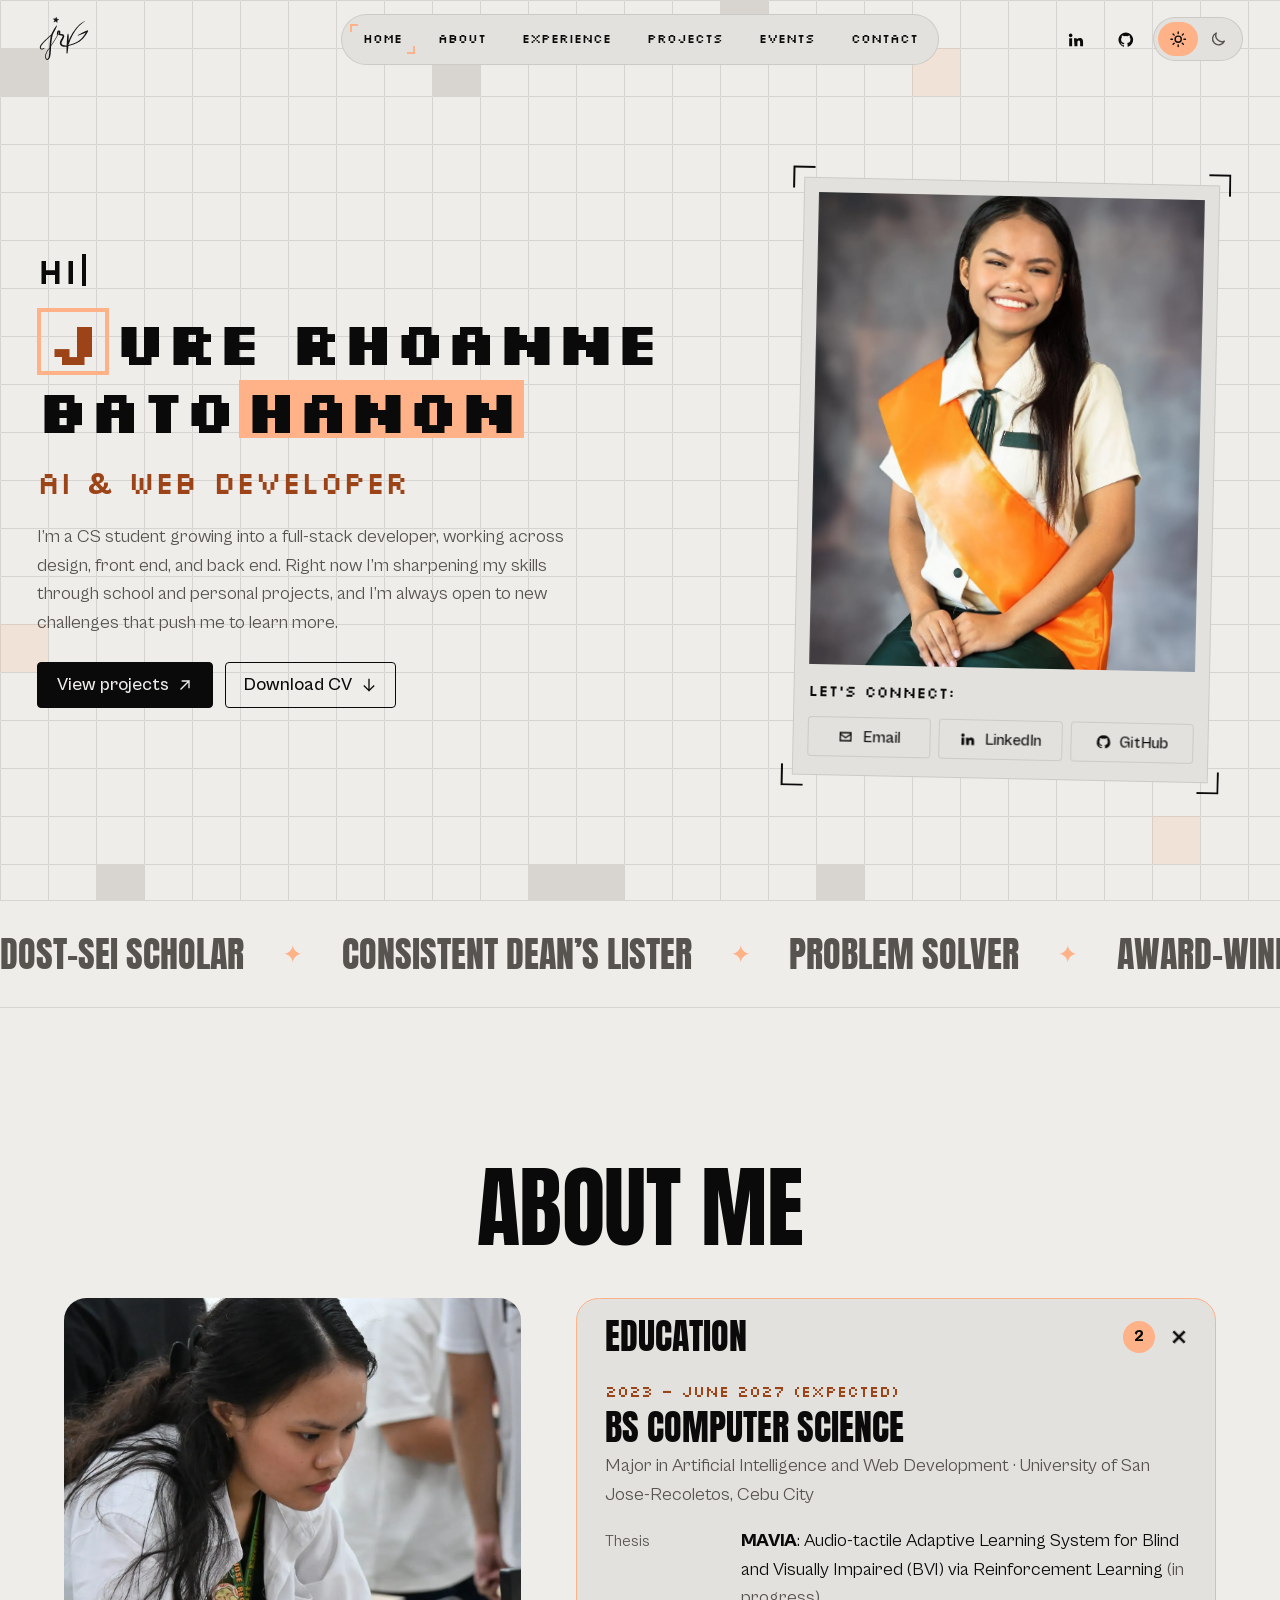
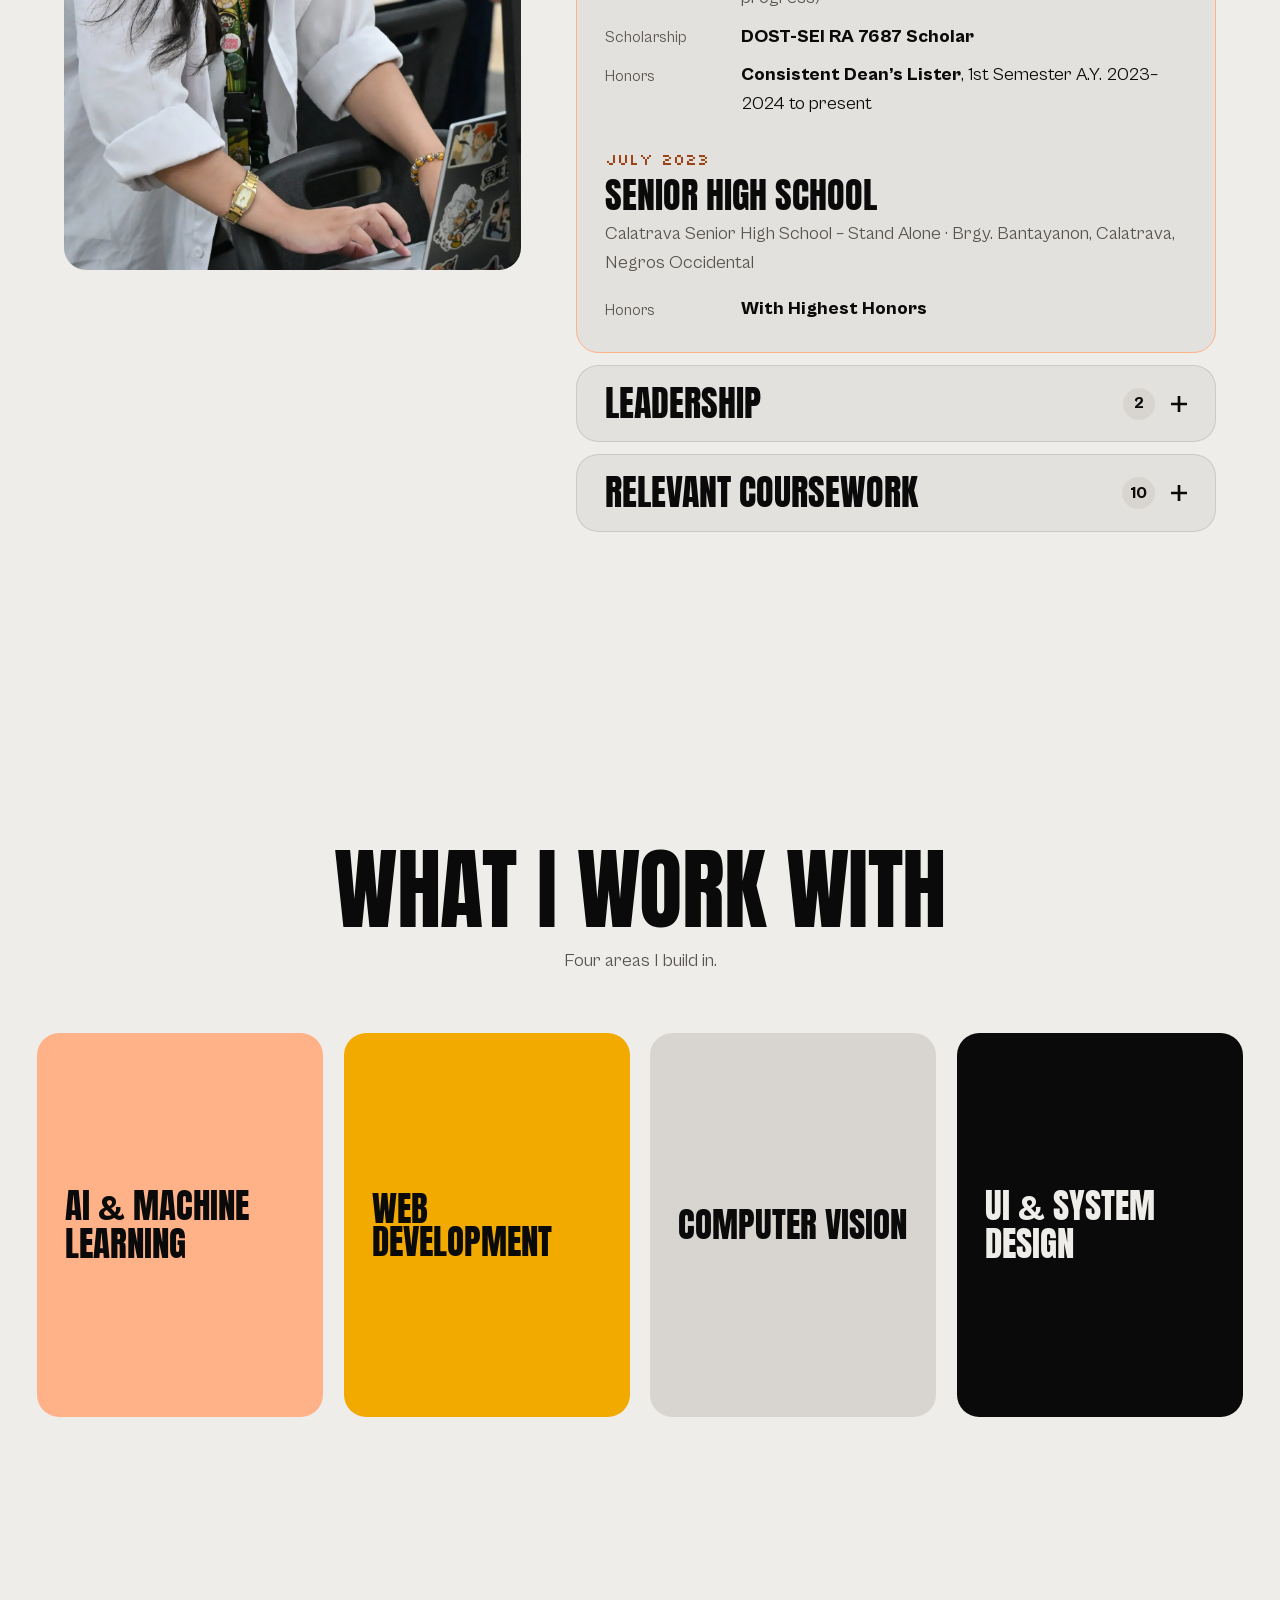
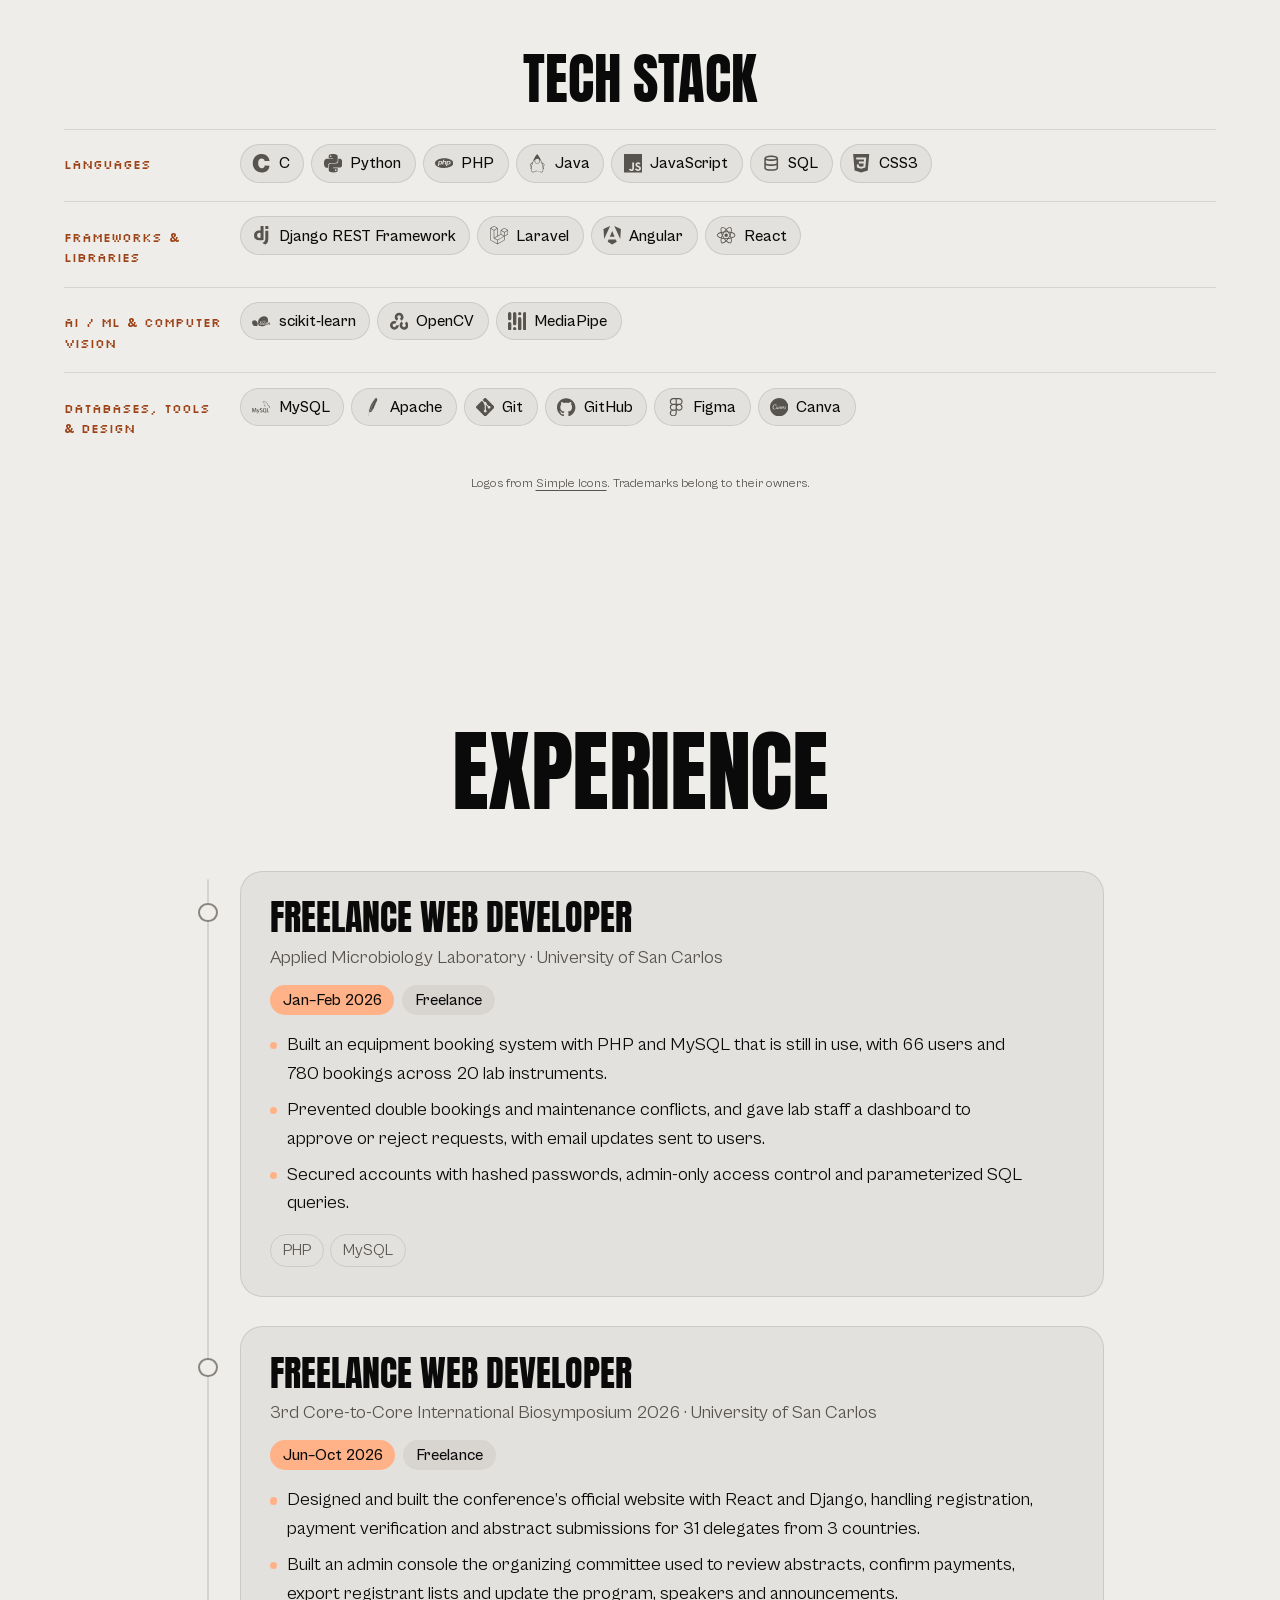
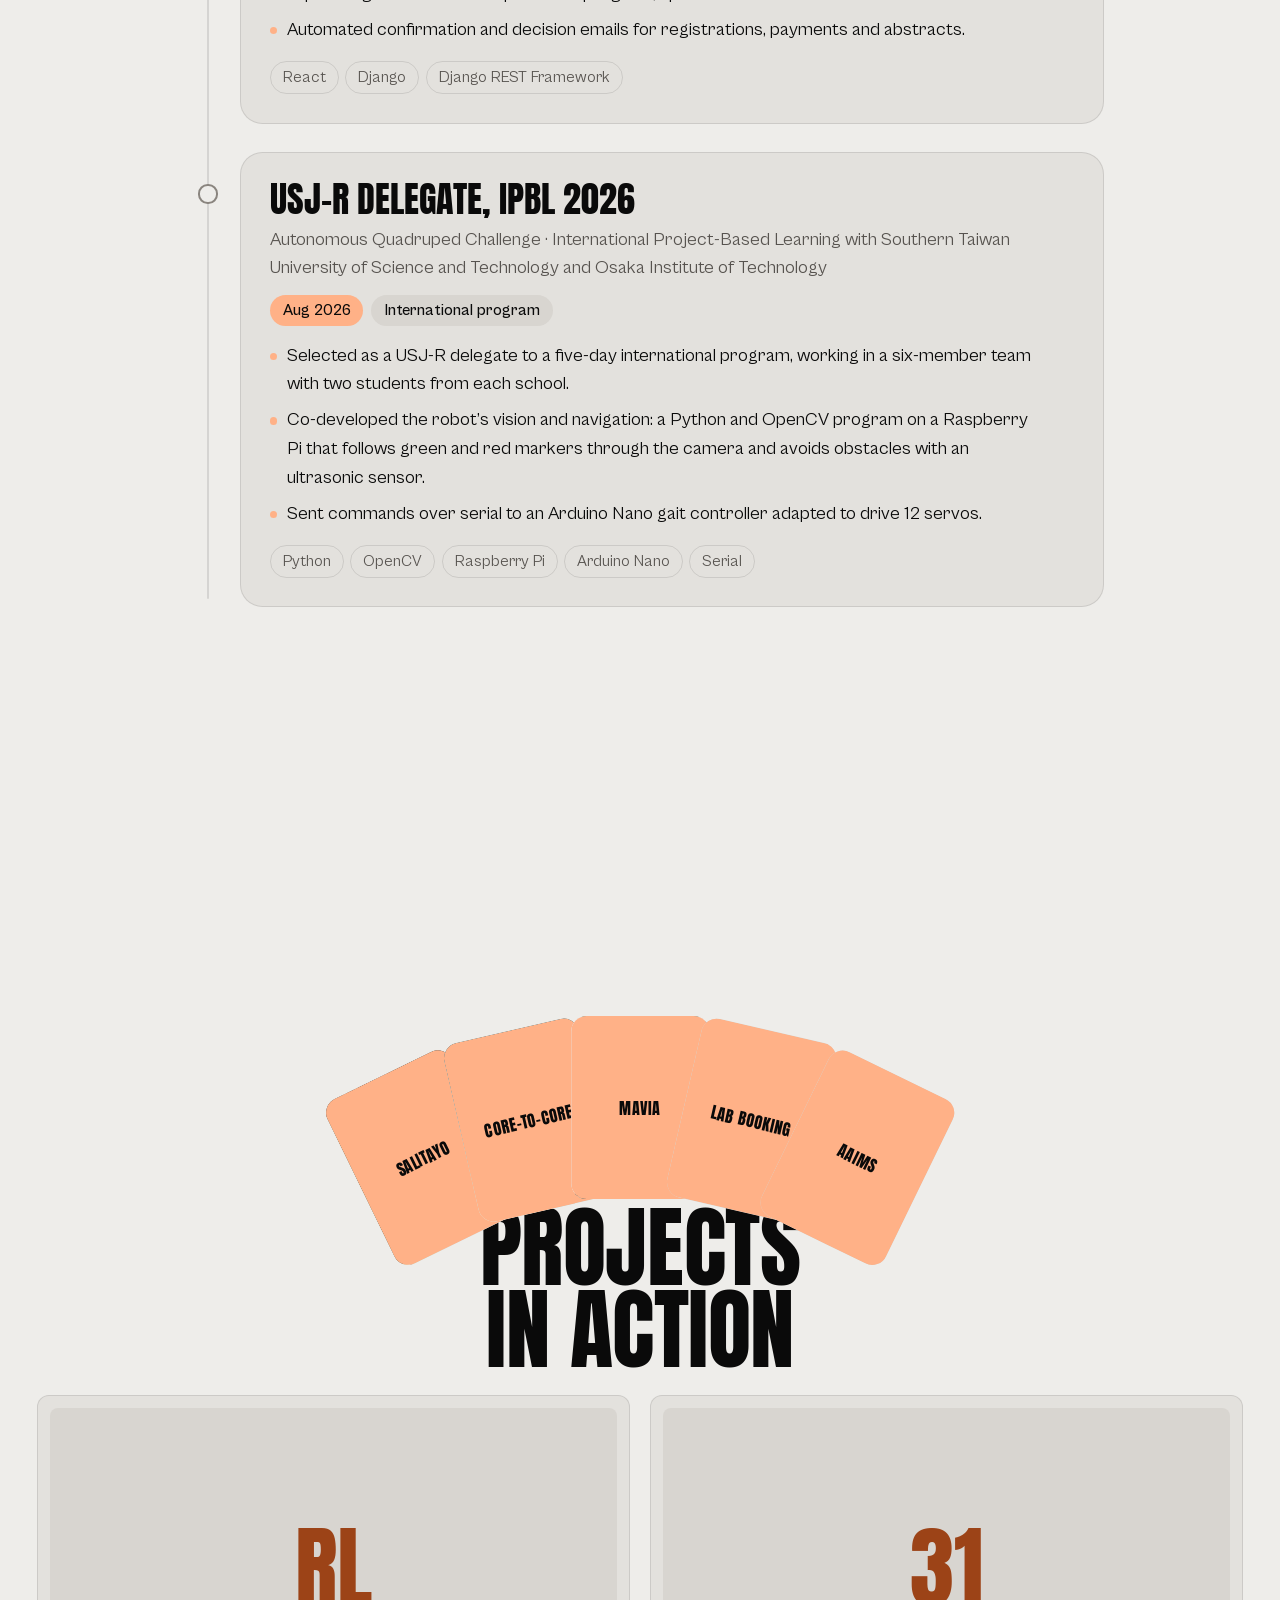
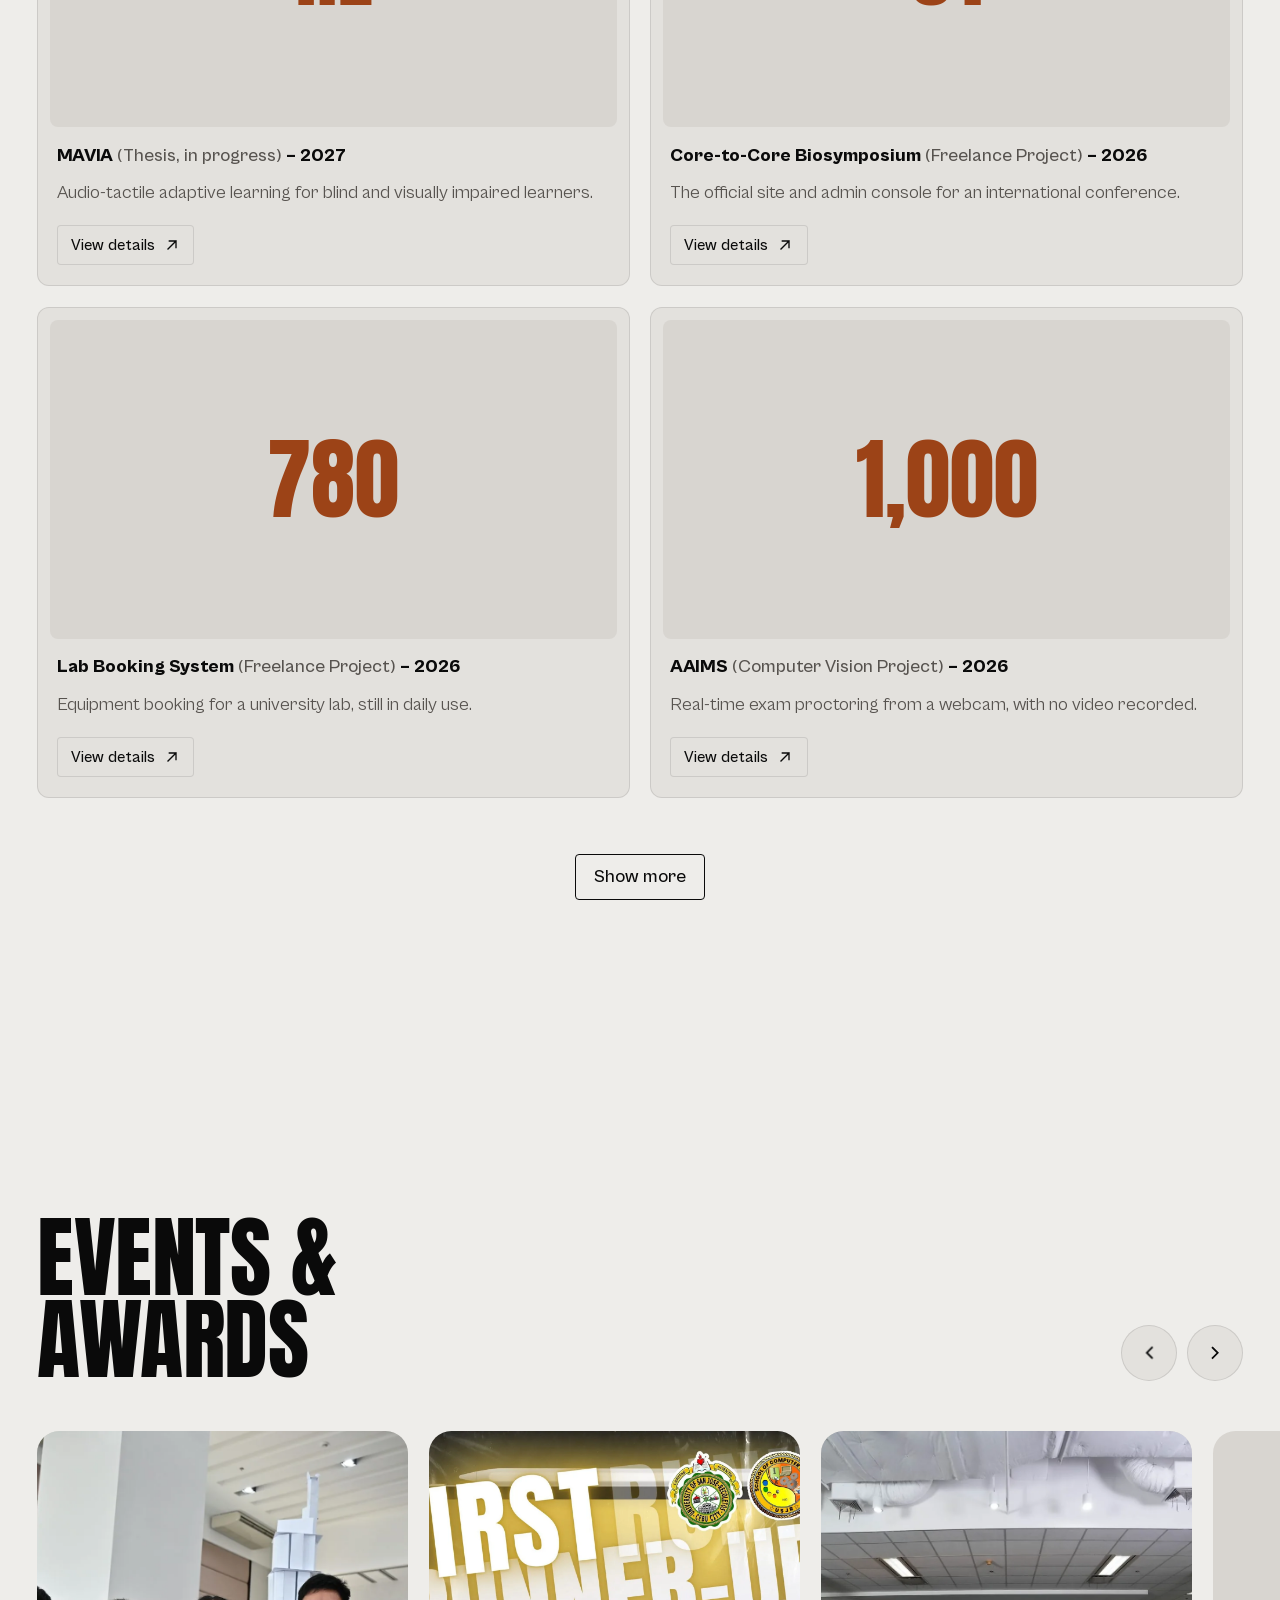
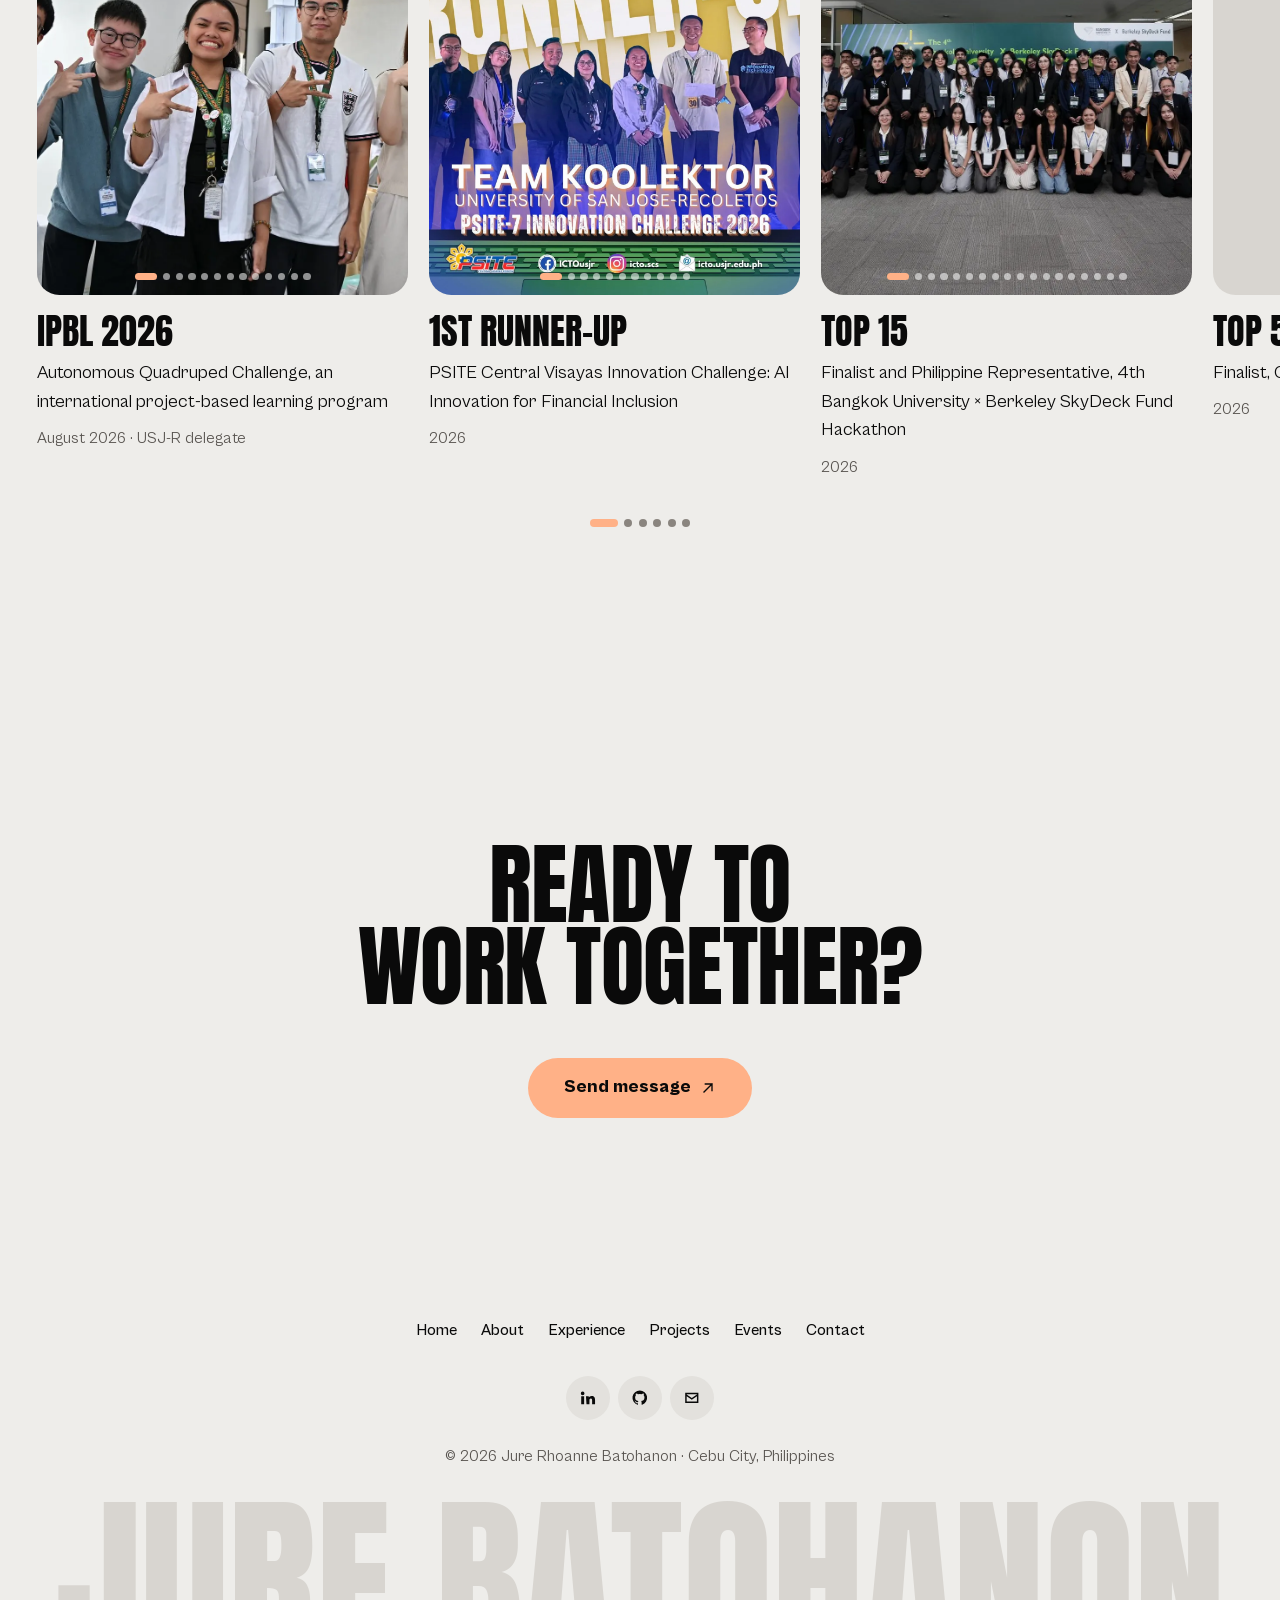
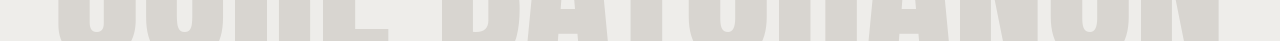
==== commit 9bd9154c: "Use live recording in AAIMS demo video" ====
--- a/index.html
+++ b/index.html
@@ -413,7 +413,7 @@
         <article class="work">
           <figure class="work__media slot" data-slot>
             <span class="slot__fallback slot__fallback--stat" aria-hidden="true"><b>1,000</b></span>
-            <video src="assets/video/projects/aaims.mp4" poster="assets/img/projects/aaims-poster.webp" width="1920" height="1080" muted loop playsinline preload="none" data-autoplay aria-label="AAIMS demo: the proctor dashboard flags a head turn, face absence and talking, then exports a CSV log. The student is shown only as a face-landmark mesh." onerror="this.parentNode.classList.add('is-empty')"></video>
+            <video src="assets/video/projects/aaims.mp4" poster="assets/img/projects/aaims-poster.webp" width="1280" height="720" muted loop playsinline preload="none" data-autoplay aria-label="AAIMS demo, with the app running live on the developer's webcam: the student acknowledges the notice, the proctor opens a session and calibrates, the dashboard flags a head turn, the face leaving the frame and repeated mouth movement, and the integrity log is exported as a CSV." onerror="this.parentNode.classList.add('is-empty')"></video>
           </figure>
           <h3 class="work__title">AAIMS <span class="work__type">(Computer Vision Project)</span> – 2026</h3>
           <p class="work__line">Real-time exam proctoring from a webcam, with no video recorded.</p>
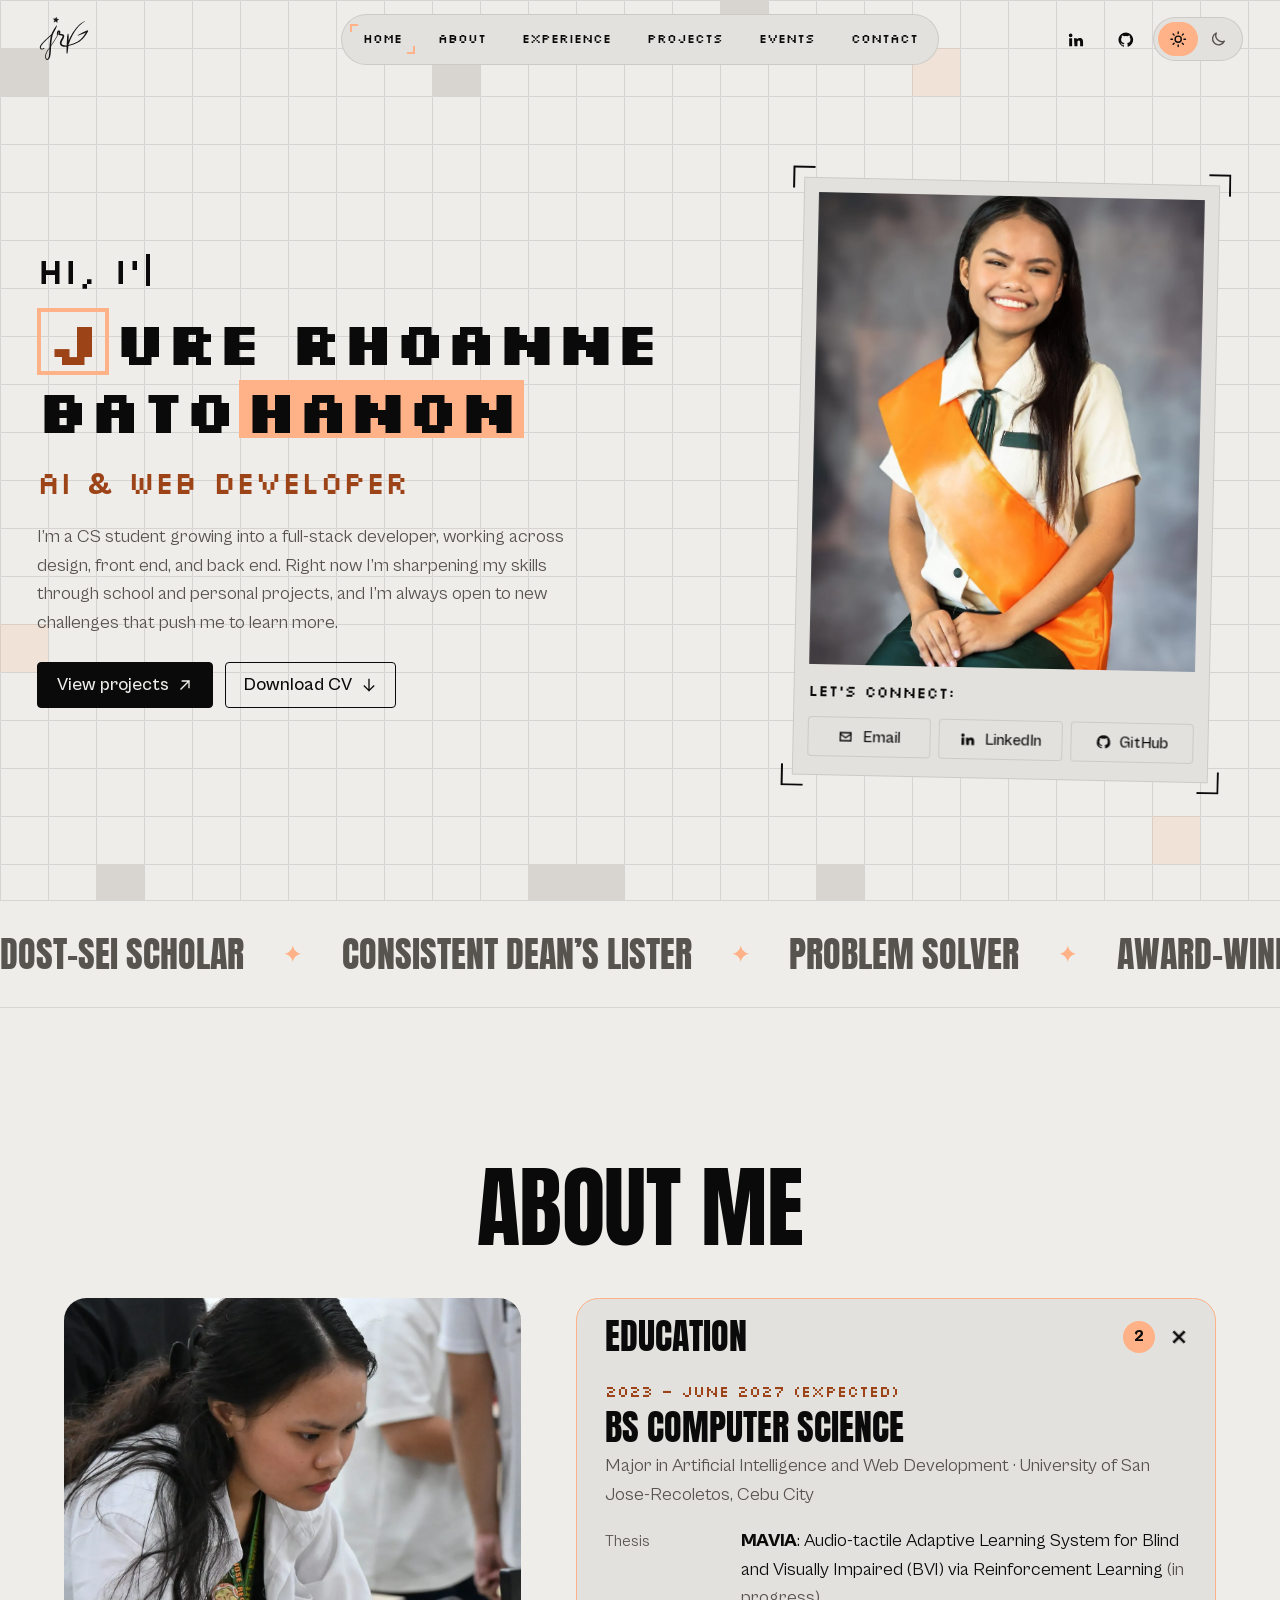
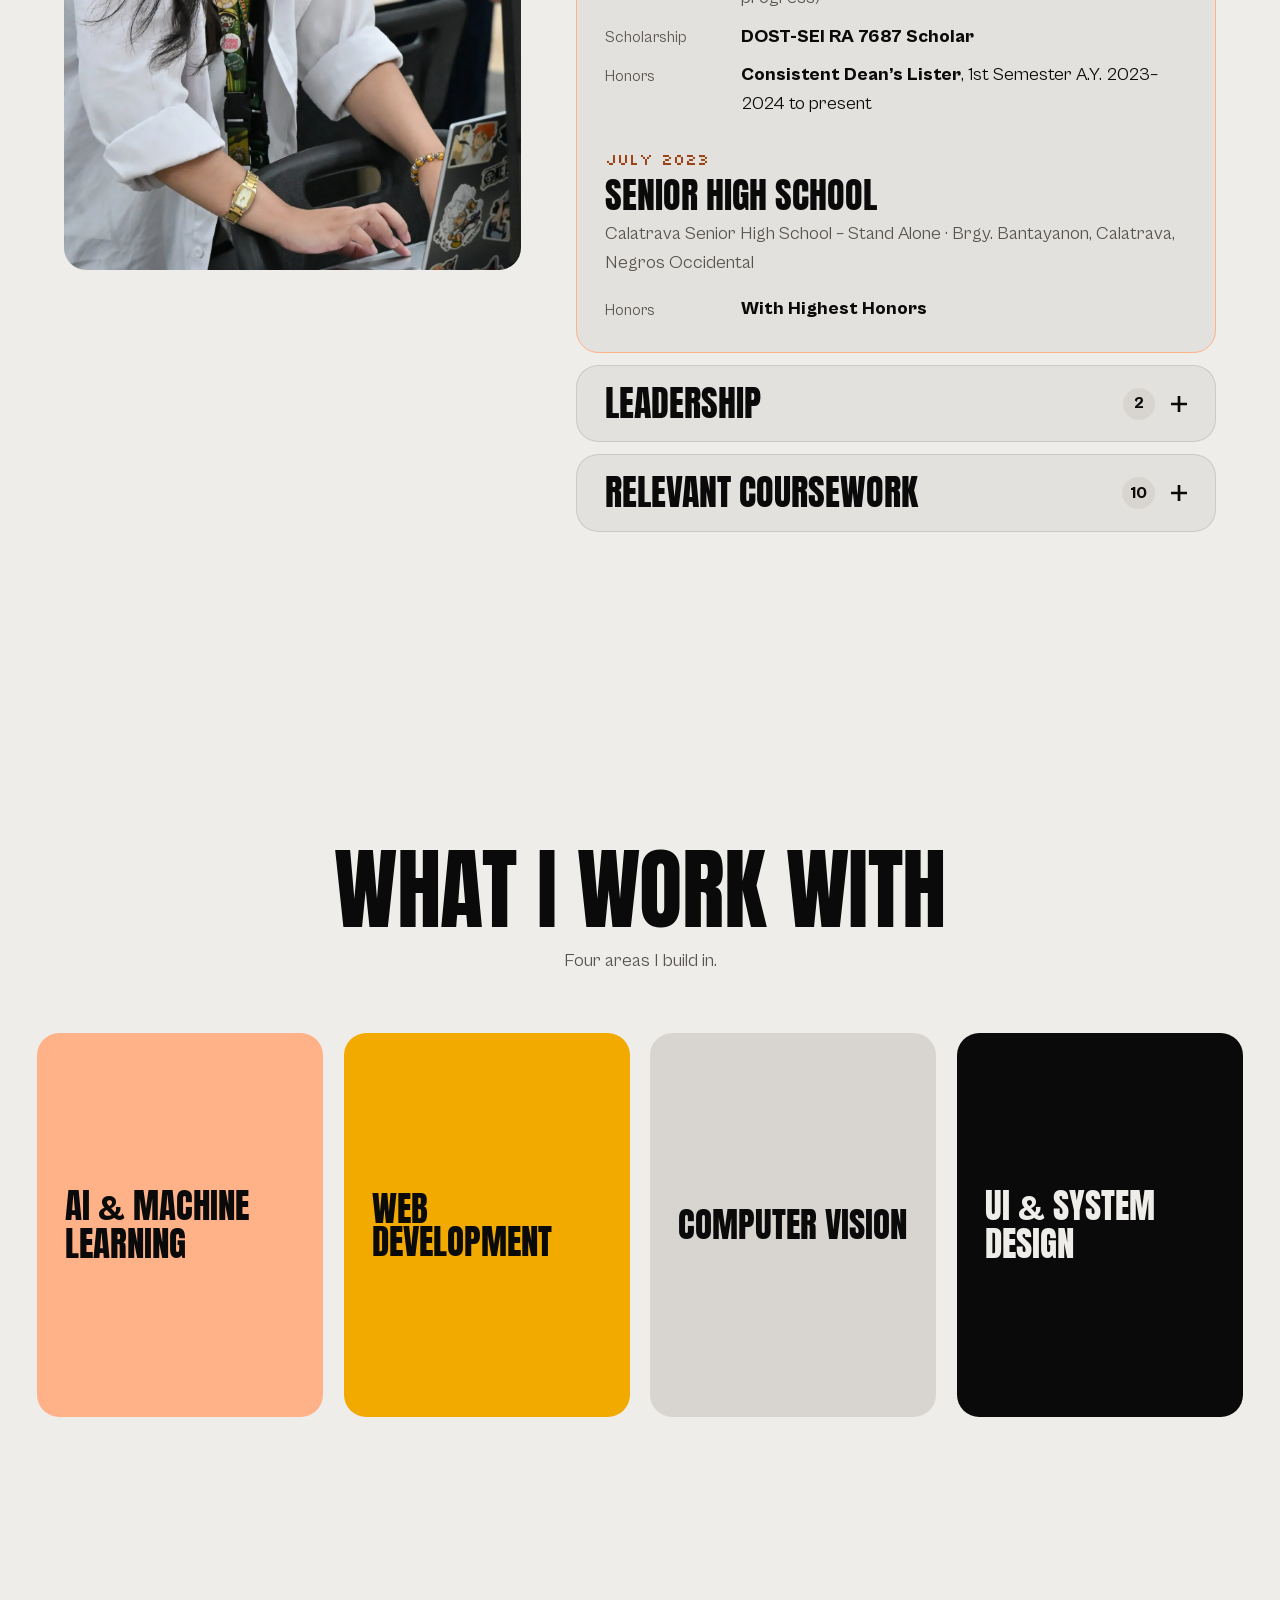
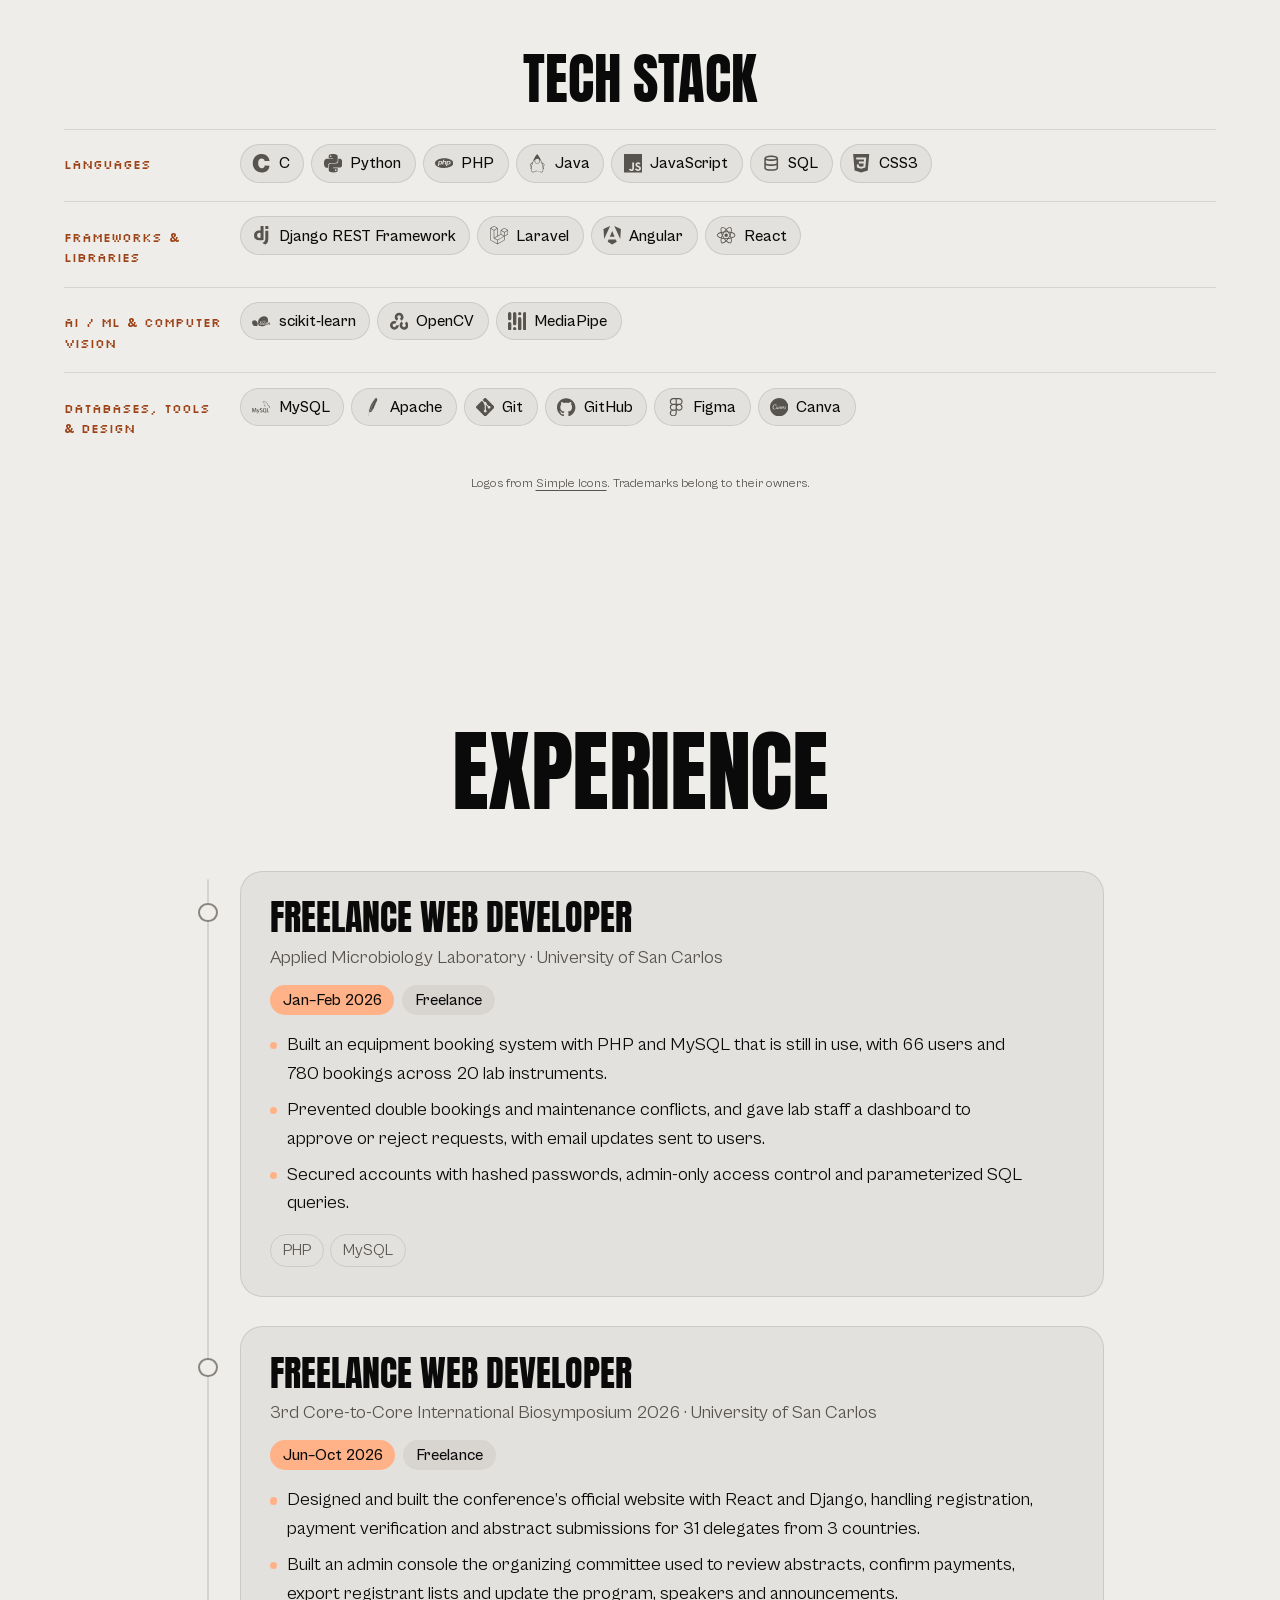
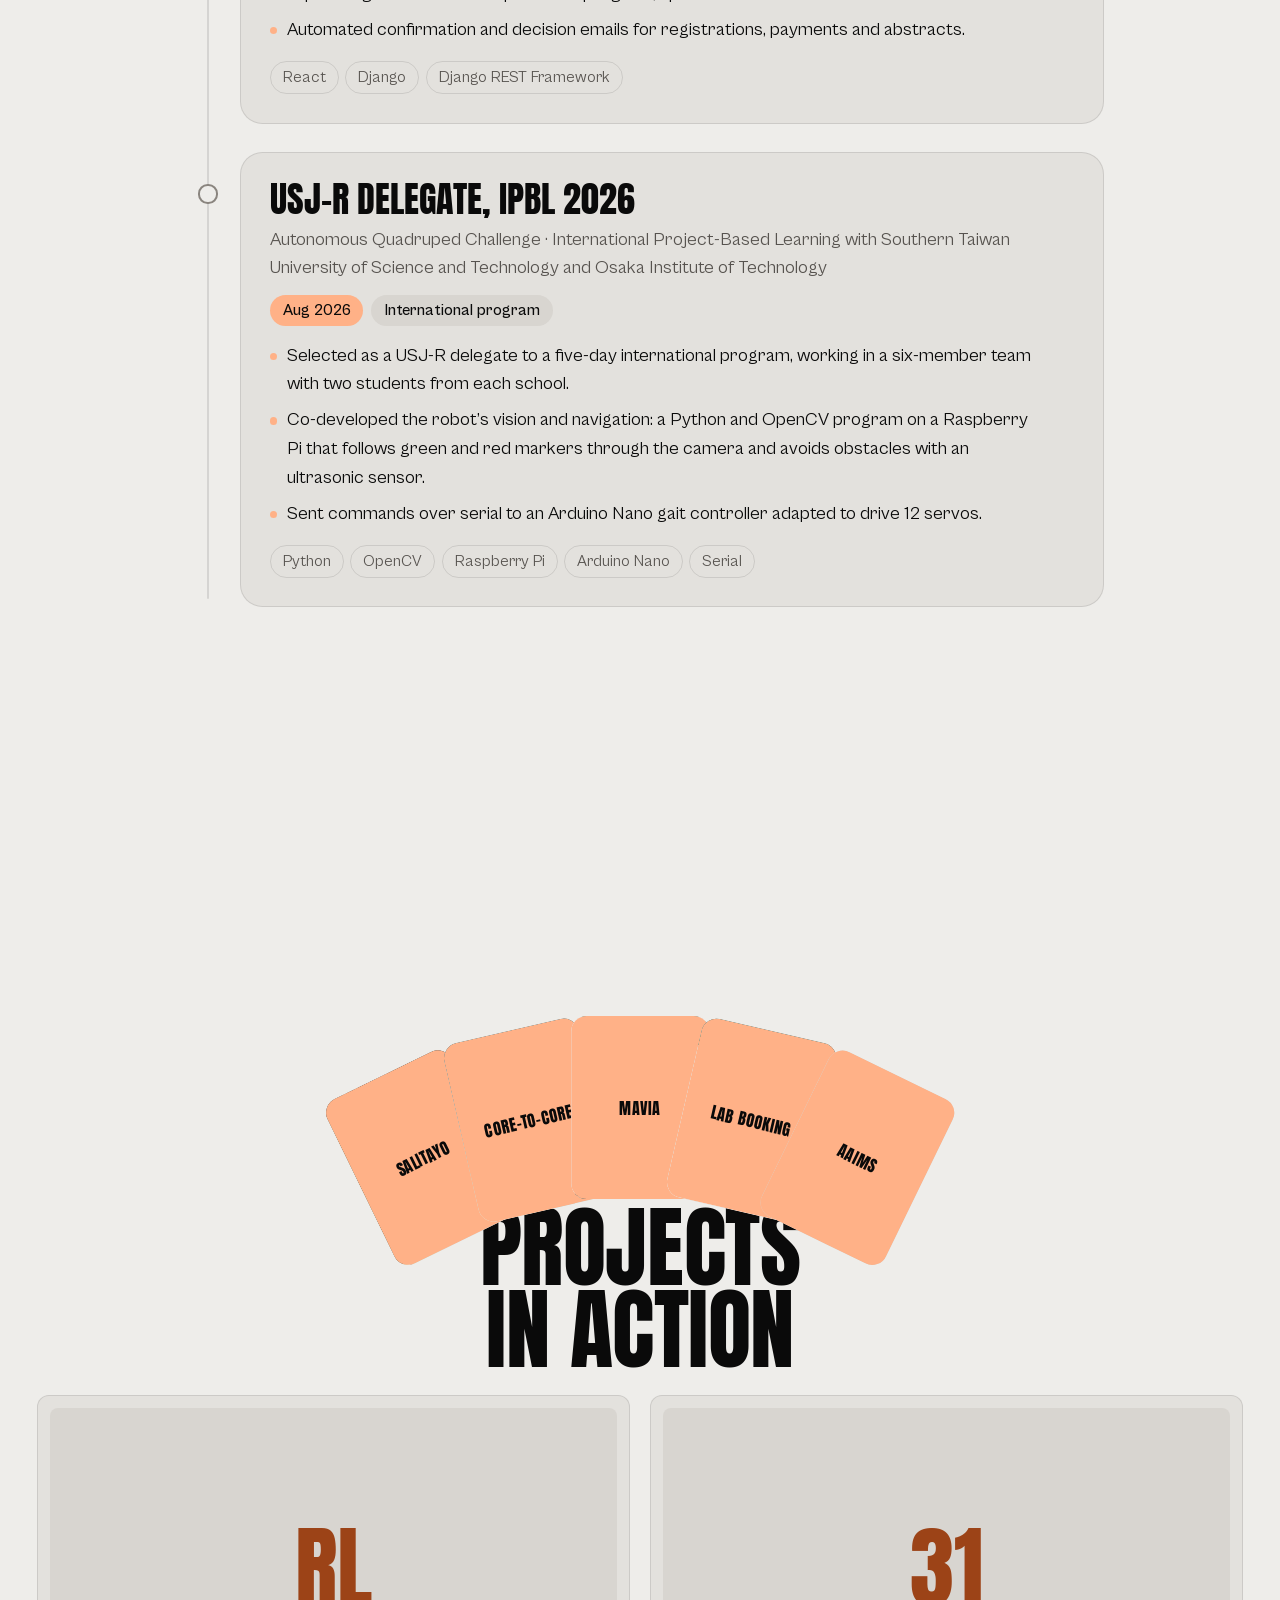
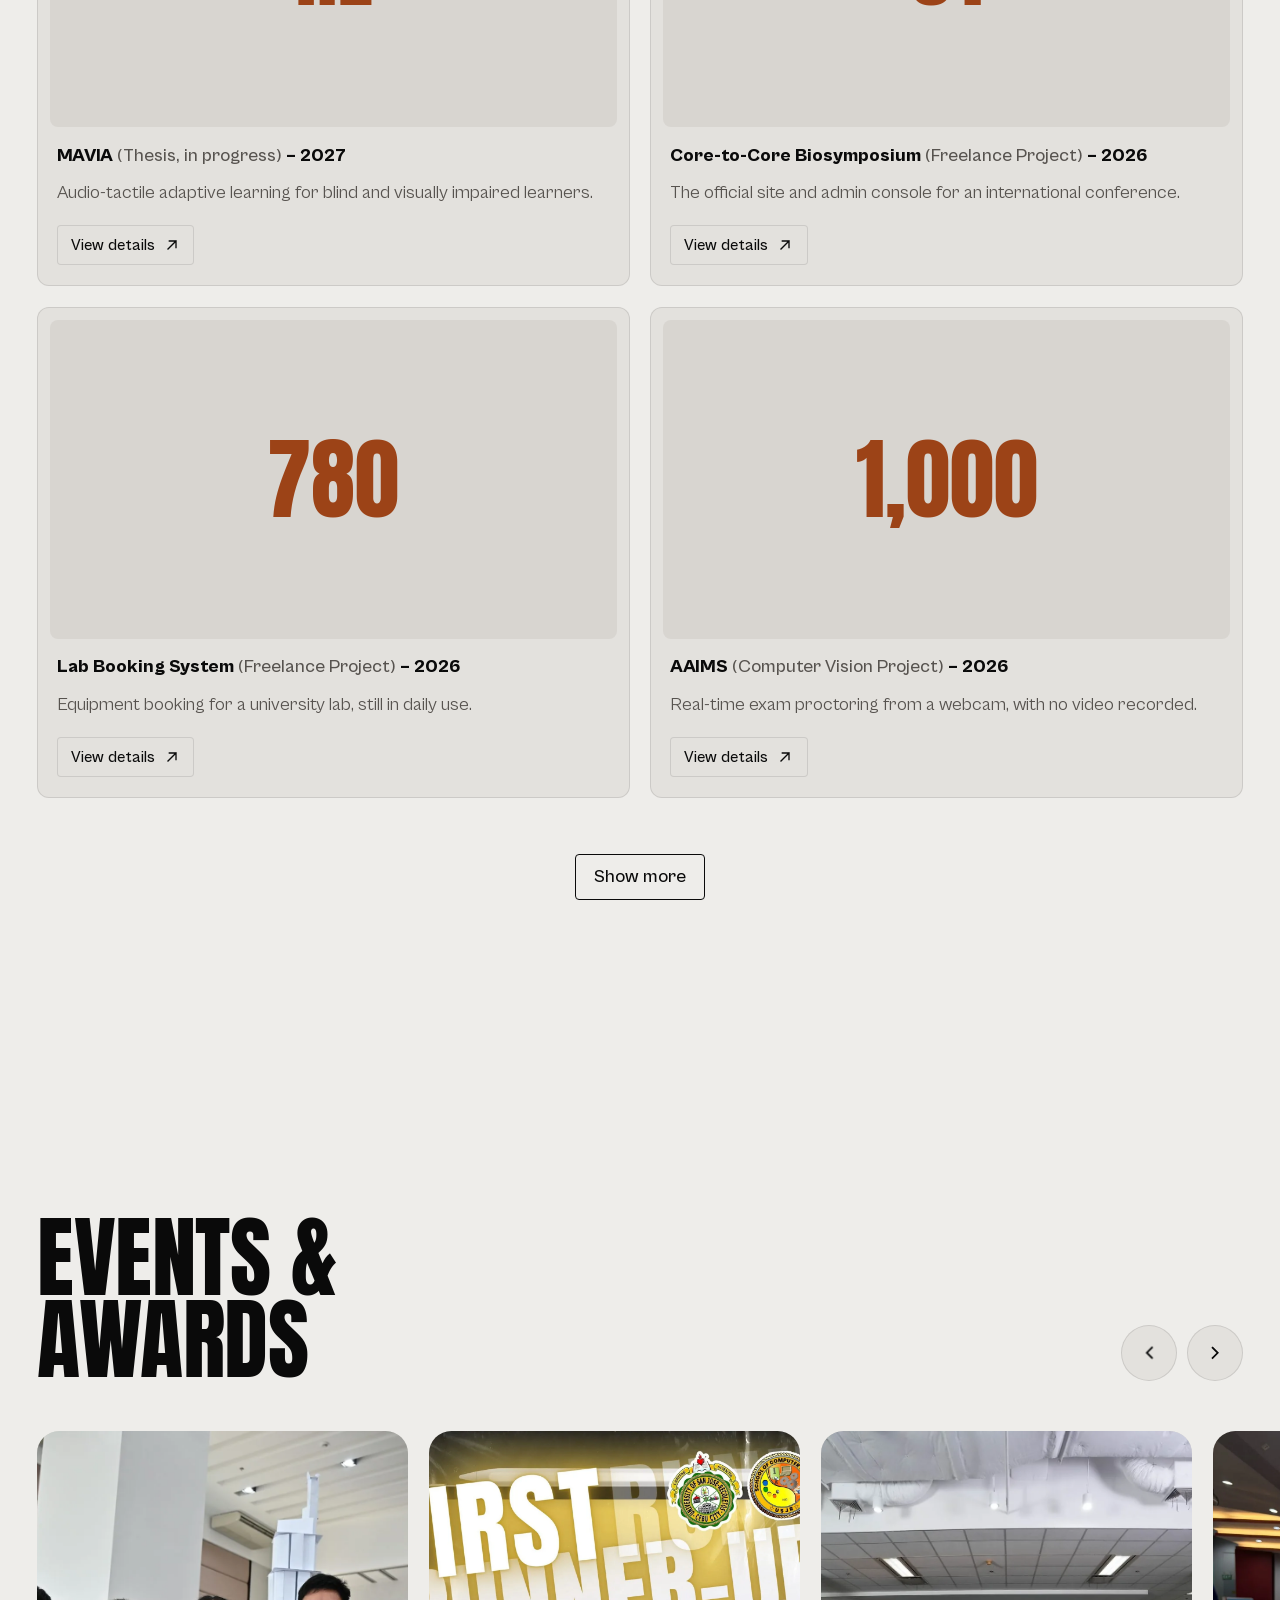
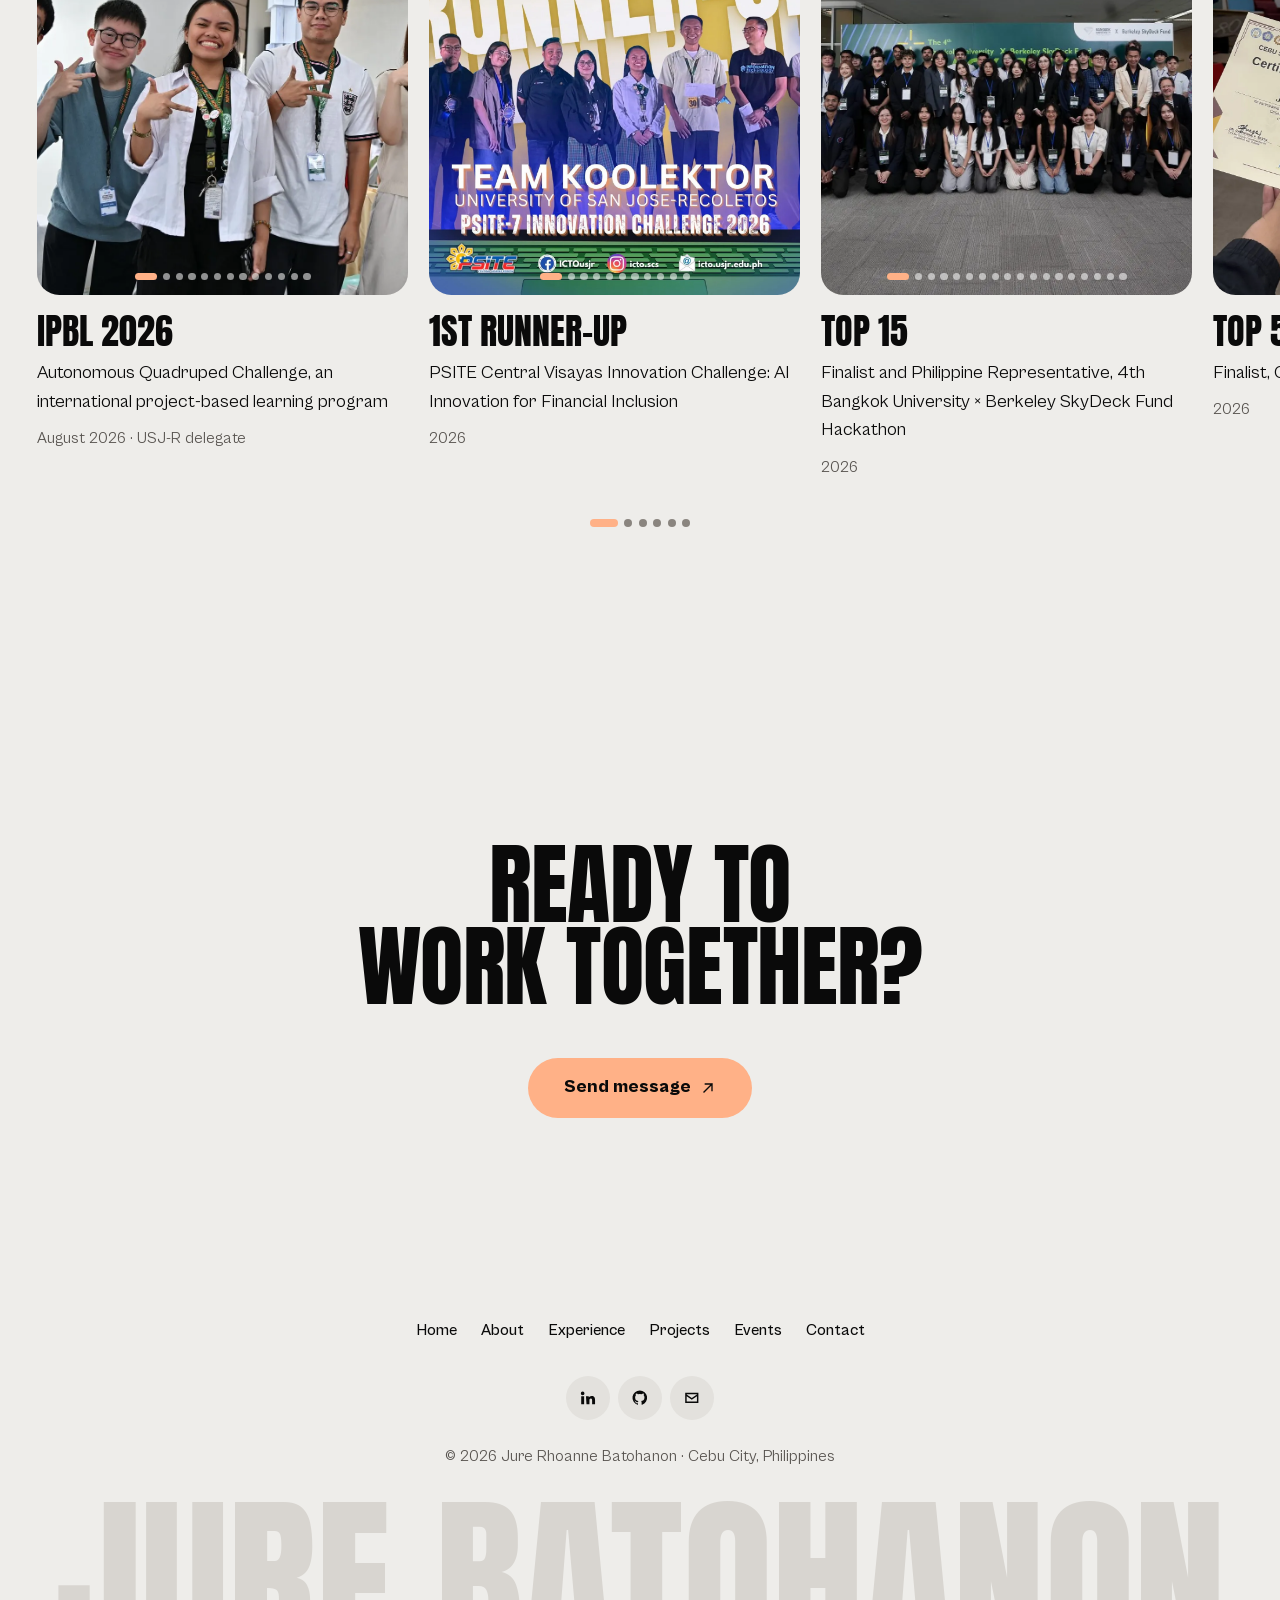
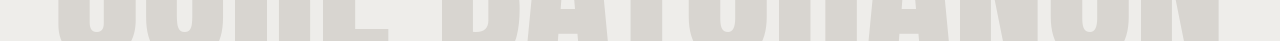
==== commit 6cb310ce: "Add SALITAyo launch video to the project card Replace the card image with a 60-second video recorded" ====
--- a/index.html
+++ b/index.html
@@ -432,19 +432,20 @@
         <article class="work" data-extra>
           <figure class="work__media slot" data-slot>
             <span class="slot__fallback slot__fallback--stat" aria-hidden="true"><b>85.8%</b></span>
-            <img loading="lazy" decoding="async" src="assets/img/projects/salitayo.webp" width="1440" height="900" alt="SALITAyo writing assistant" onerror="this.parentNode.classList.add('is-empty')">
+            <video src="assets/video/projects/salitayo.mp4" poster="assets/img/projects/salitayo-poster.webp" width="1920" height="1080" muted controls playsinline preload="none" aria-label="SALITAyo launch video, recorded in the real app with sample input: a learner types 'I recieved the leter and it was the begining of thhe story.', the Writing Assistant underlines four errors and names each type with a reason, the learner picks 'letter' over the suggested 'later' and applies it; then a Filipino sentence, a context check against a reference passage, the five-step pipeline, an example Reading Restructurer output, and a Word Proficiency speaking session. Team project." onerror="this.parentNode.classList.add('is-empty')"></video>
           </figure>
           <h3 class="work__title">SALITAyo <span class="work__type">(NLP Project)</span> – 2026</h3>
           <p class="work__line">A bilingual reading and writing assistant for dyslexic learners.</p>
+          <p class="work__line">Team project — I built the Writing Assistant (spell-error detection, error-type classification and context alignment).</p>
           <div class="work__actions"><button class="btn btn--sm" type="button" data-open>View details <svg aria-hidden="true"><use href="#arrow"/></svg></button></div>
           <template class="work__detail">
-            <p>A bilingual English and Filipino reading and writing assistant for dyslexic learners, built in a team of three. I led the Writing Assistant component.</p>
+            <p>A dyslexia-aware learning platform for Filipino learners in English, Filipino and Taglish. A team project of three: I built the Writing Assistant, Jean Kathleen Villegas built the Reading Restructurer and Maria Katrina Esclamado built Word Proficiency.</p>
             <ul class="win__points">
-              <li>Fine-tuned a T5-small model on 22,000+ misspellings to rank spelling corrections: 85.8% top-1 accuracy.</li>
-              <li>Trained a RandomForest classifier that sorts errors into five dyslexia-related types: 0.98 weighted F1.</li>
-              <li>Built the writing pipeline in Django REST Framework and React, combining SymSpell candidates, DeBERTa-v2 checks against reference passages, and LLaMA 3.3 via Groq for Filipino and Taglish text.</li>
-            </ul>
-            <ul class="win__tags"><li>Python</li><li>T5-small</li><li>RandomForest</li><li>DeBERTa-v2</li><li>LLaMA 3.3</li><li>Django REST Framework</li><li>React</li></ul>
+              <li>Fine-tuned a T5-small model on 22,000+ misspellings to rank spelling corrections: 85.77% top-1 accuracy.</li>
+              <li>Trained a RandomForest classifier that sorts errors into five dyslexia-related types: 0.981 weighted F1.</li>
+              <li>Built the writing pipeline in Django REST Framework and React, combining SymSpell candidates, MiniLM retrieval with DeBERTa-v2 checks against reference passages, and a Groq-hosted LLM (gpt-oss-120b) for Filipino and Taglish text.</li>
+            </ul>
+            <ul class="win__tags"><li>Python</li><li>T5-small</li><li>RandomForest</li><li>DeBERTa-v2</li><li>MiniLM</li><li>Groq</li><li>Django REST Framework</li><li>React</li></ul>
           </template>
           <!-- Screenshots for the details window -->
           <template class="work__shots">
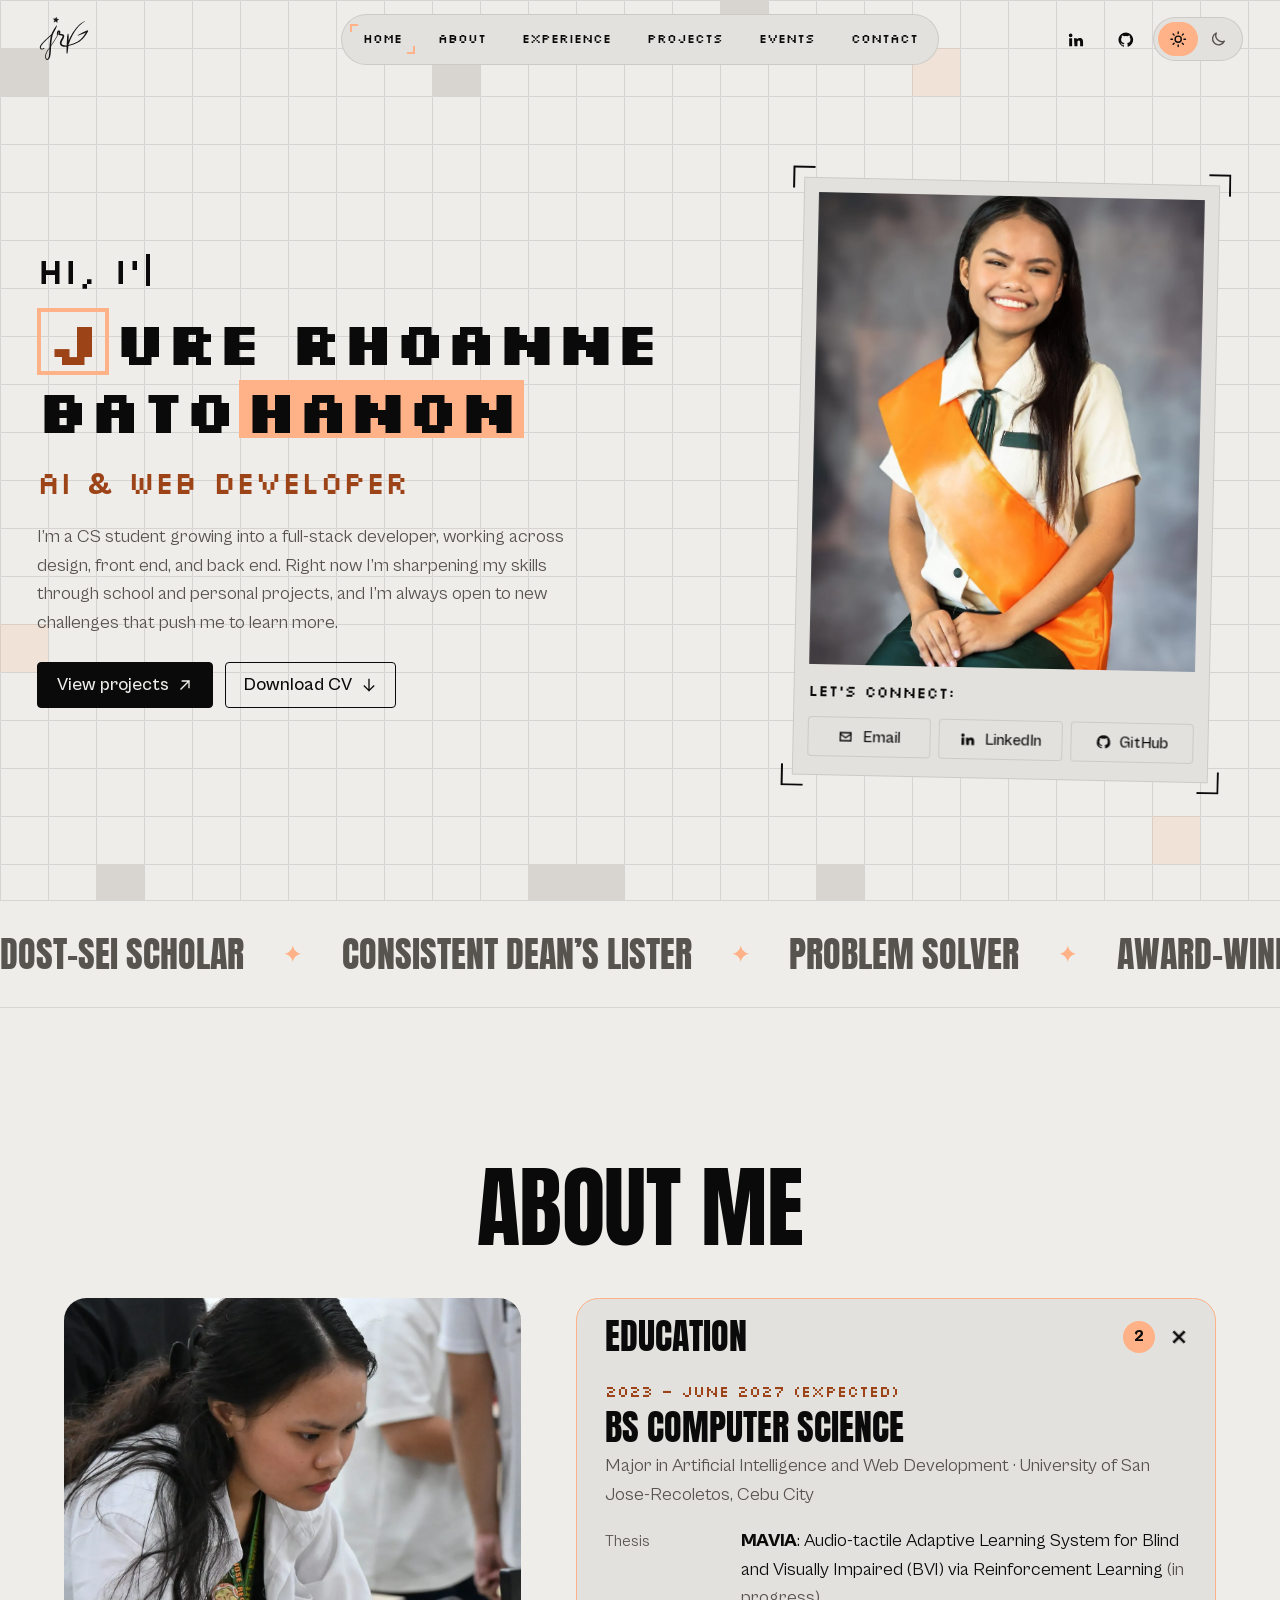
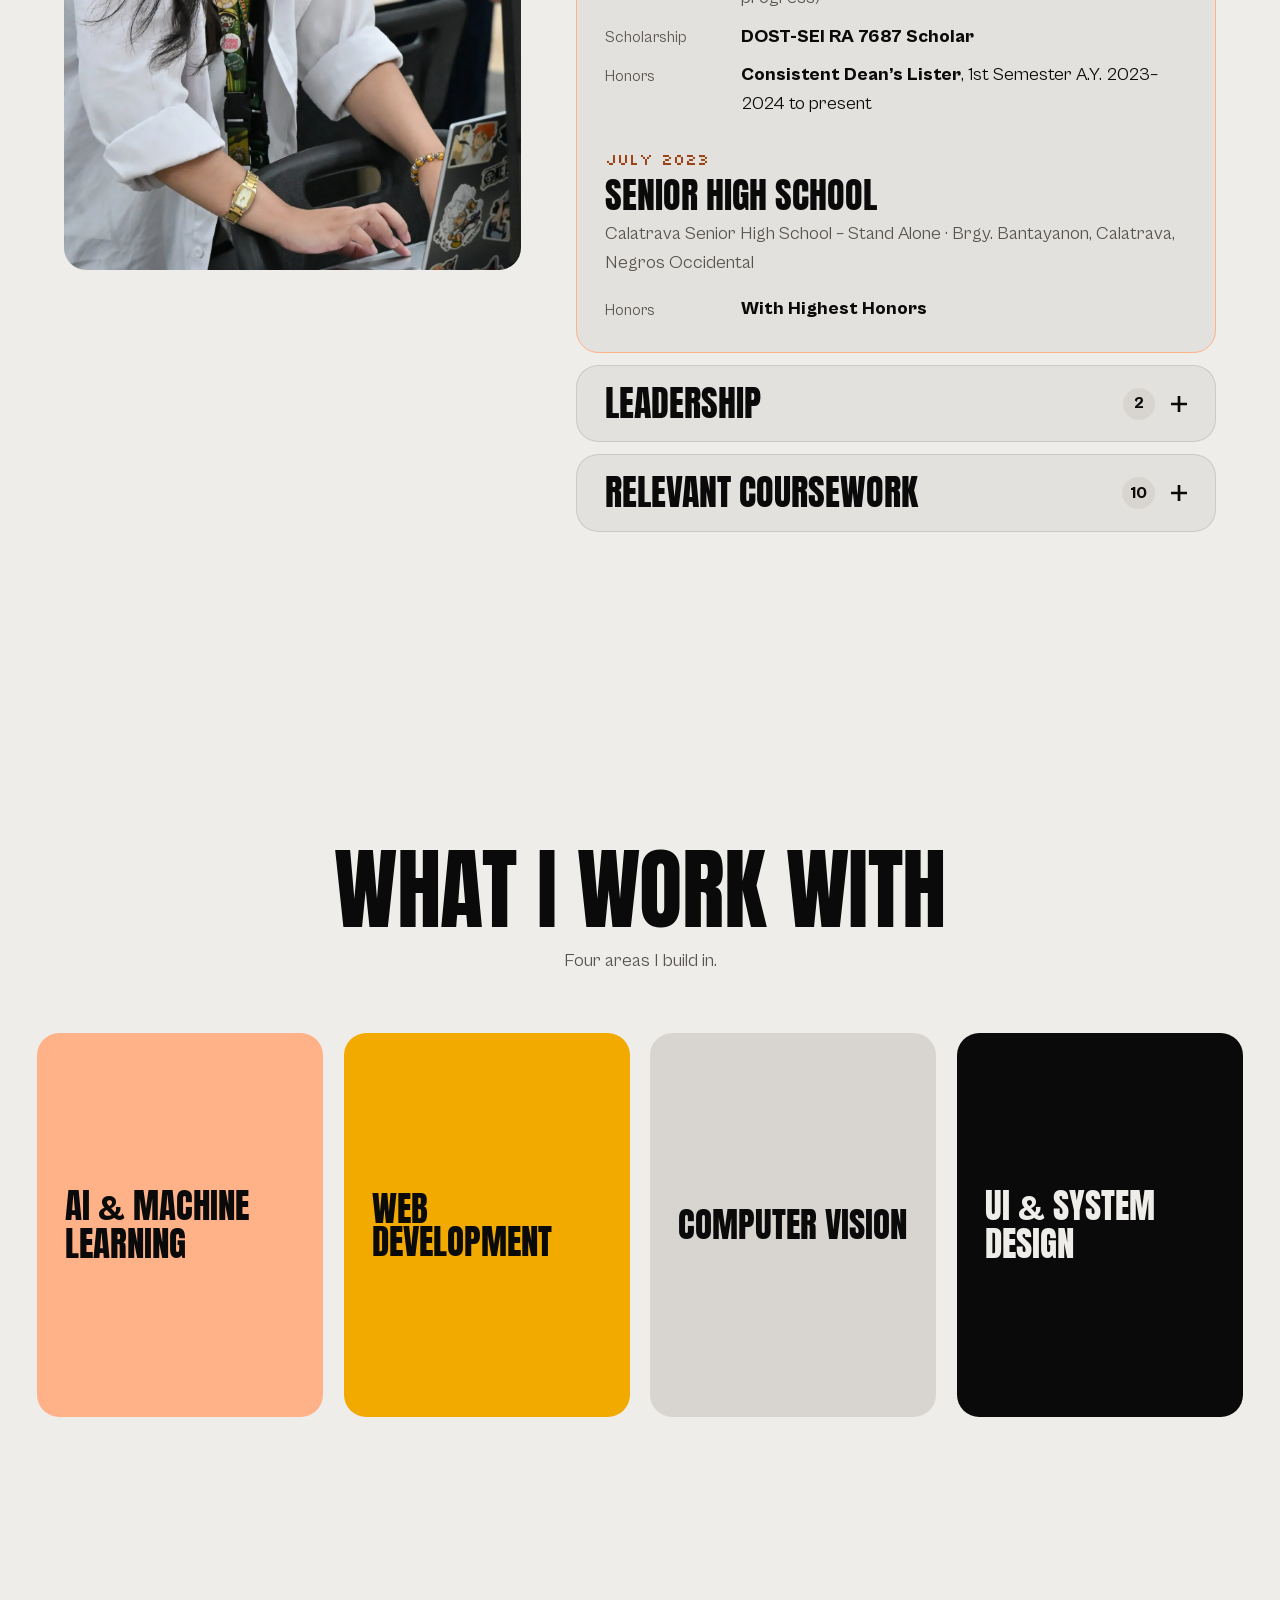
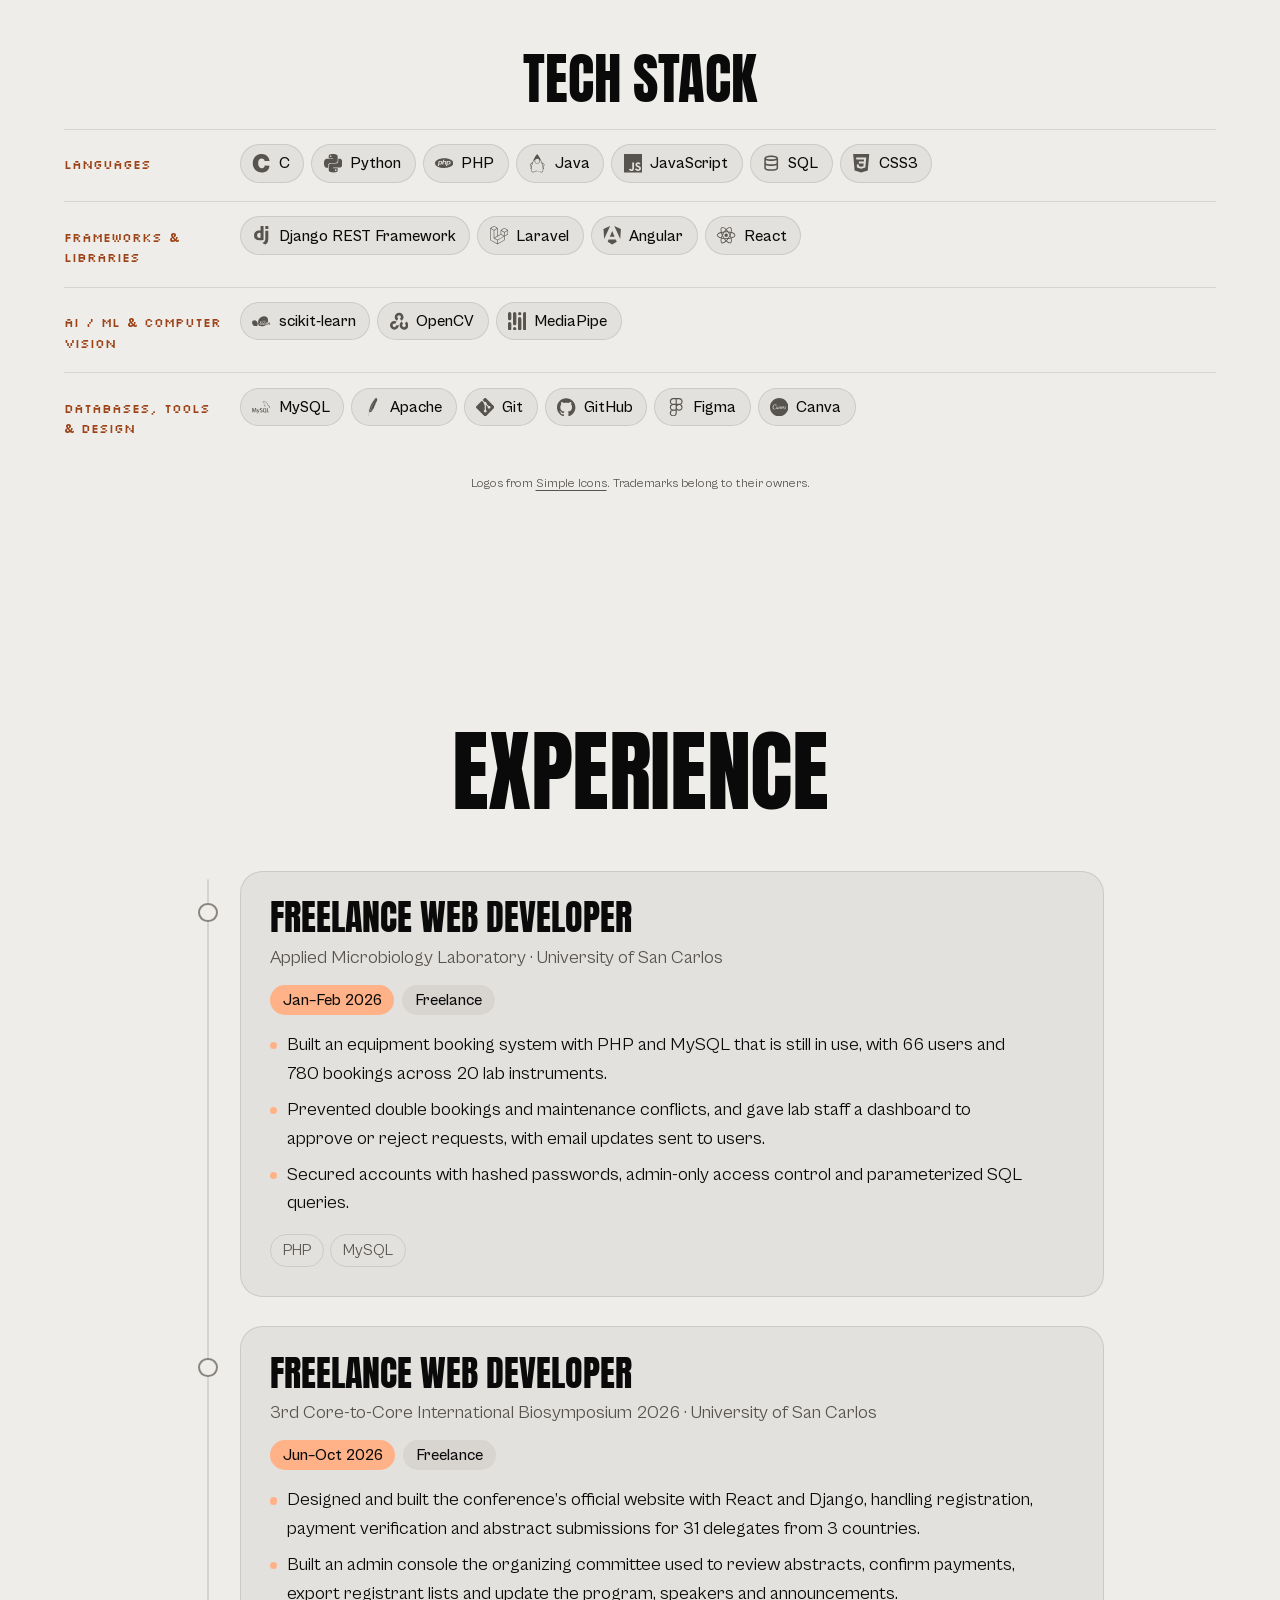
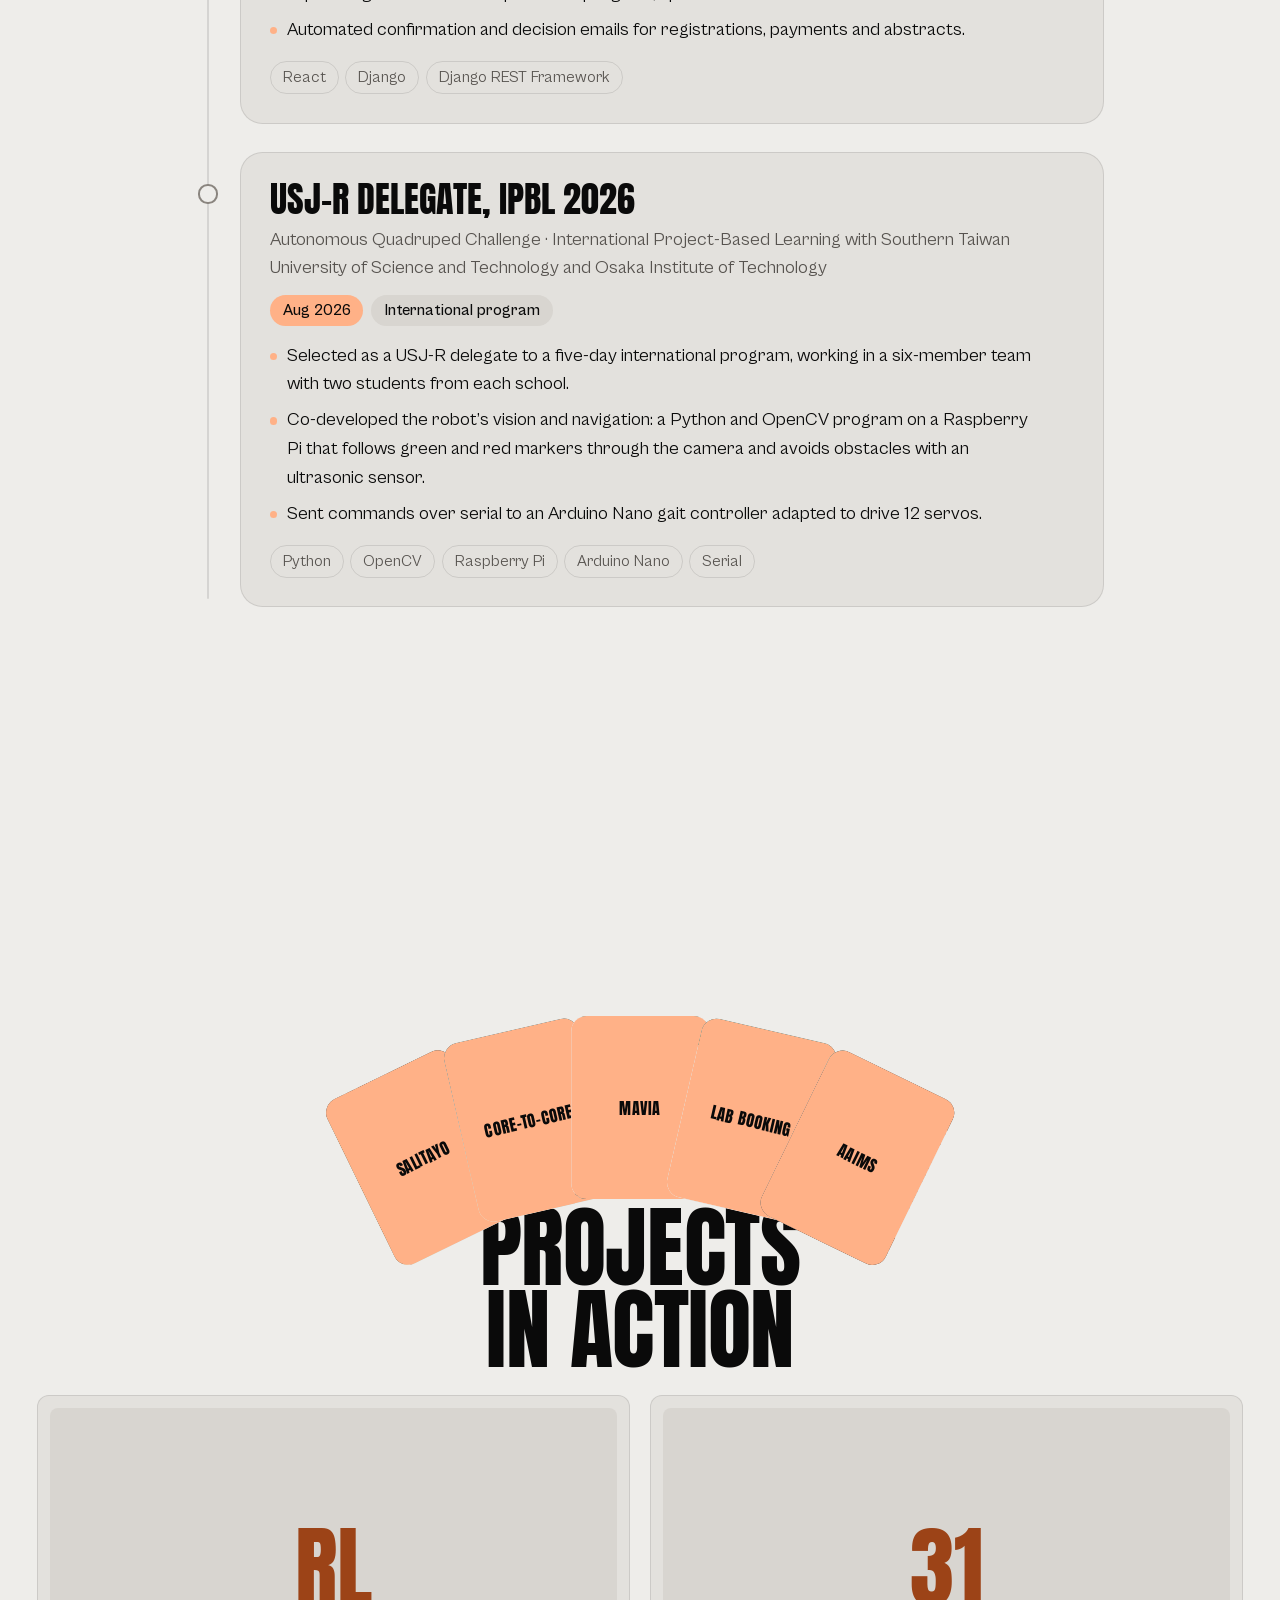
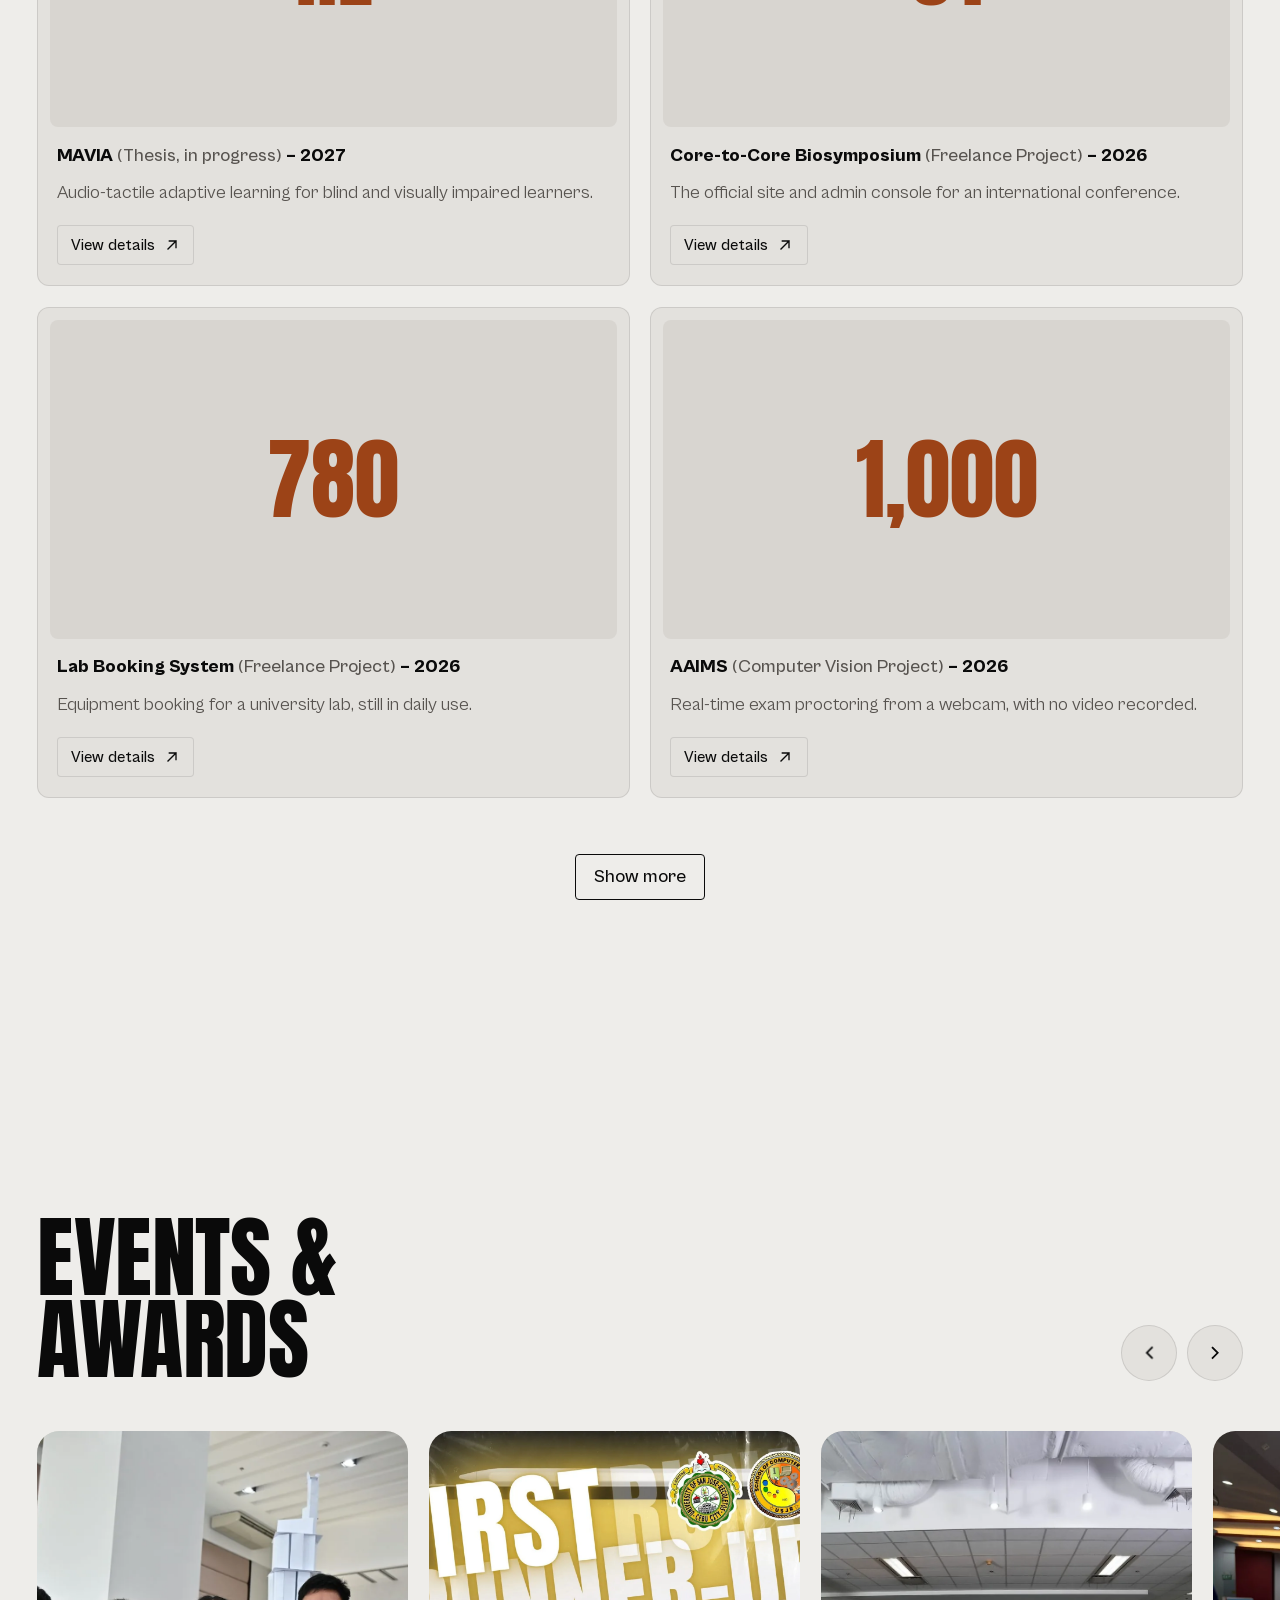
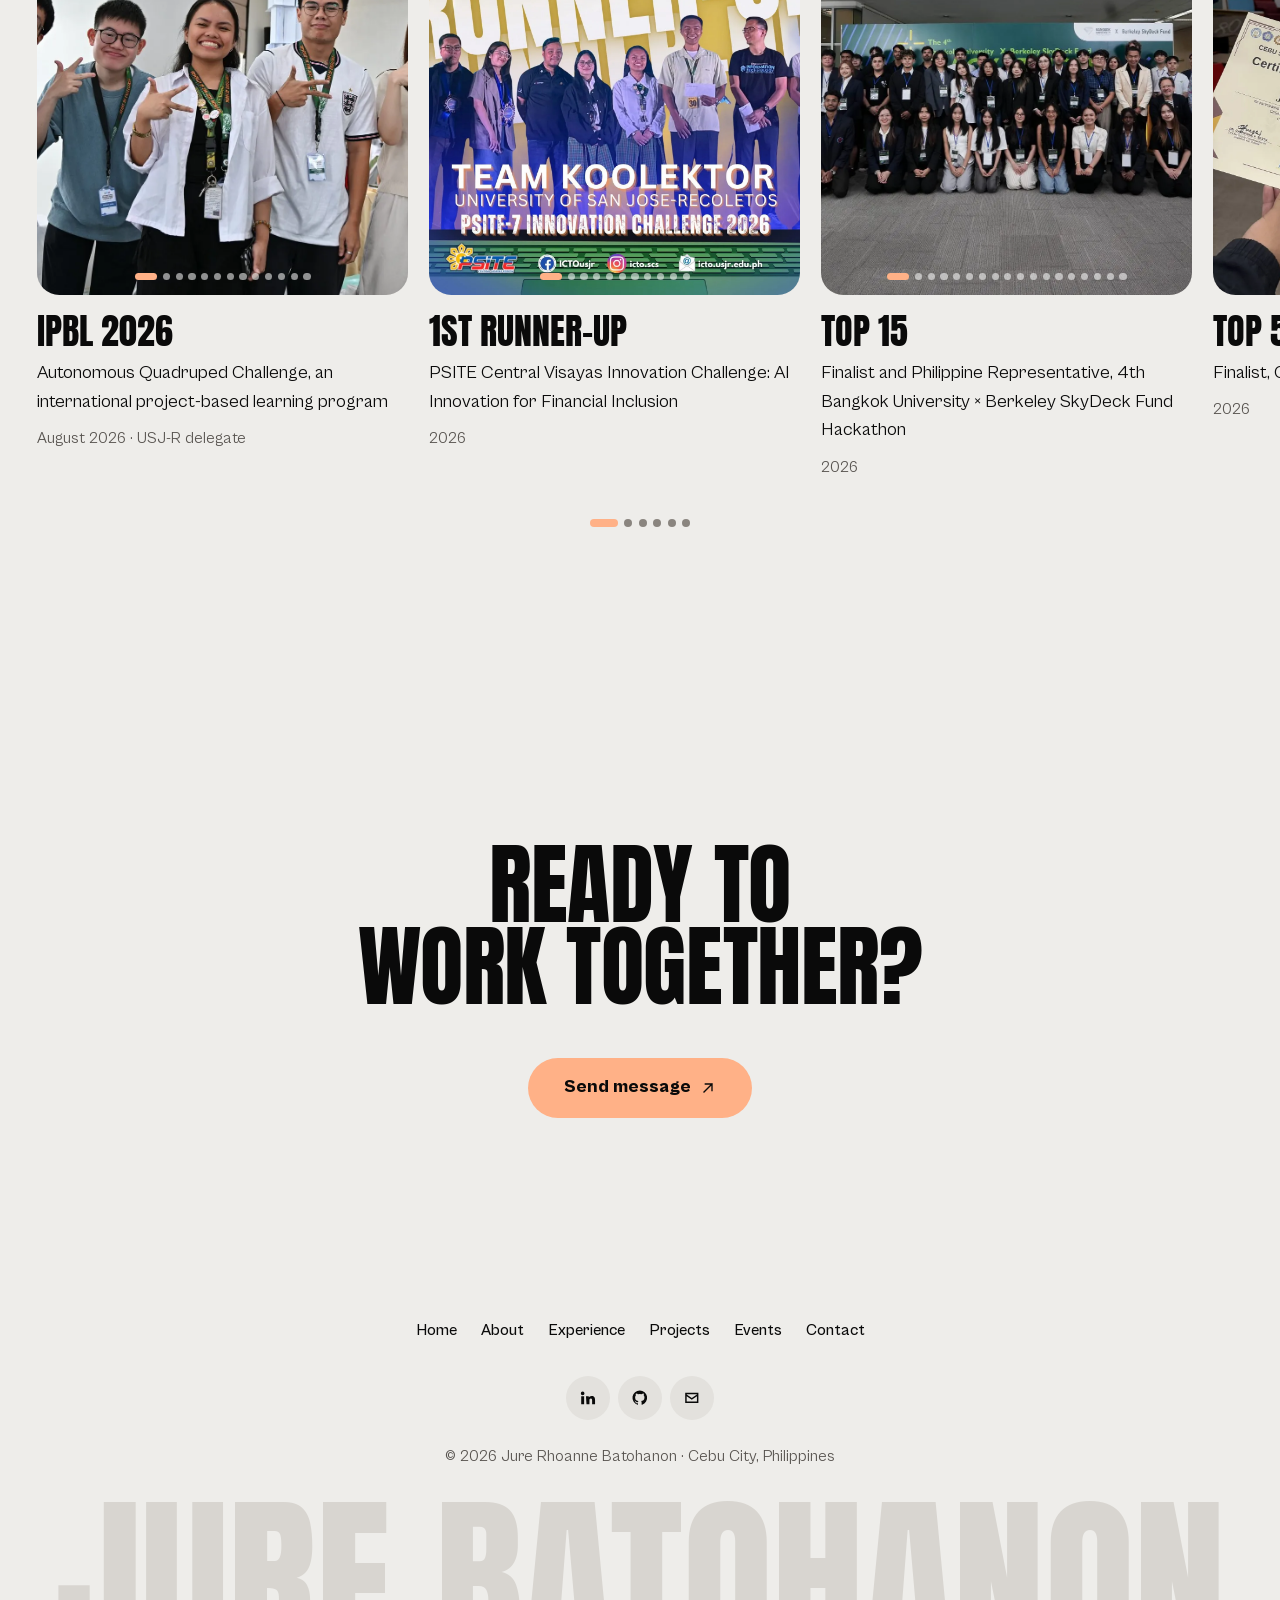
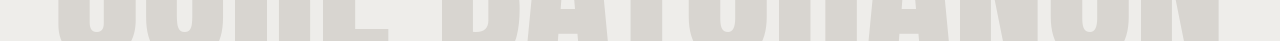
==== commit 77993fab: "Match SALITAyo video to the other project cards" ====
--- a/index.html
+++ b/index.html
@@ -432,7 +432,7 @@
         <article class="work" data-extra>
           <figure class="work__media slot" data-slot>
             <span class="slot__fallback slot__fallback--stat" aria-hidden="true"><b>85.8%</b></span>
-            <video src="assets/video/projects/salitayo.mp4" poster="assets/img/projects/salitayo-poster.webp" width="1920" height="1080" muted controls playsinline preload="none" aria-label="SALITAyo launch video, recorded in the real app with sample input: a learner types 'I recieved the leter and it was the begining of thhe story.', the Writing Assistant underlines four errors and names each type with a reason, the learner picks 'letter' over the suggested 'later' and applies it; then a Filipino sentence, a context check against a reference passage, the five-step pipeline, an example Reading Restructurer output, and a Word Proficiency speaking session. Team project." onerror="this.parentNode.classList.add('is-empty')"></video>
+            <video src="assets/video/projects/salitayo.mp4" poster="assets/img/projects/salitayo-poster.webp" width="1920" height="1080" muted loop playsinline preload="none" data-autoplay aria-label="SALITAyo launch video, recorded in the real app with sample input: a learner types 'I recieved the leter and it was the begining of thhe story.', the Writing Assistant underlines four errors and names each type with a reason, the learner picks 'letter' over the suggested 'later' and applies it; then a Filipino sentence, a context check against a reference passage, the five-step pipeline, an example Reading Restructurer output, and a Word Proficiency speaking session. Team project." onerror="this.parentNode.classList.add('is-empty')"></video>
           </figure>
           <h3 class="work__title">SALITAyo <span class="work__type">(NLP Project)</span> – 2026</h3>
           <p class="work__line">A bilingual reading and writing assistant for dyslexic learners.</p>
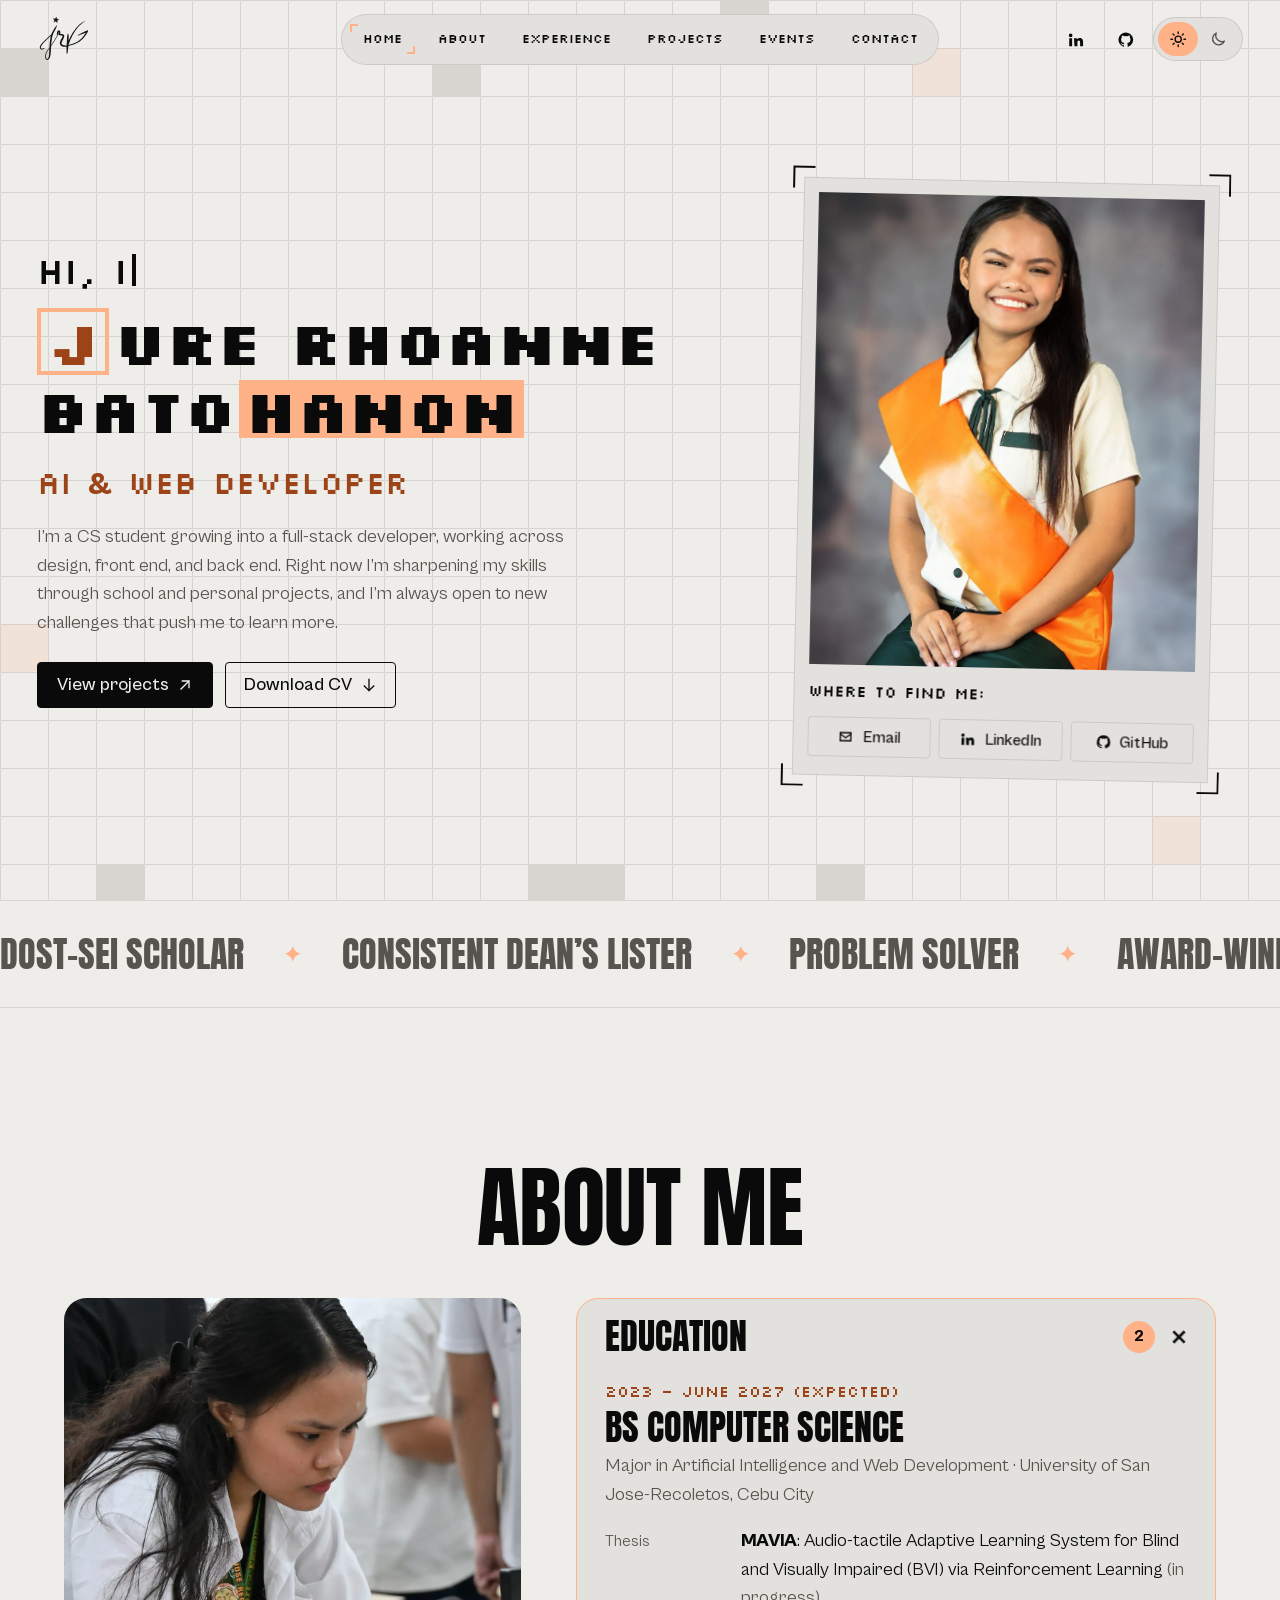
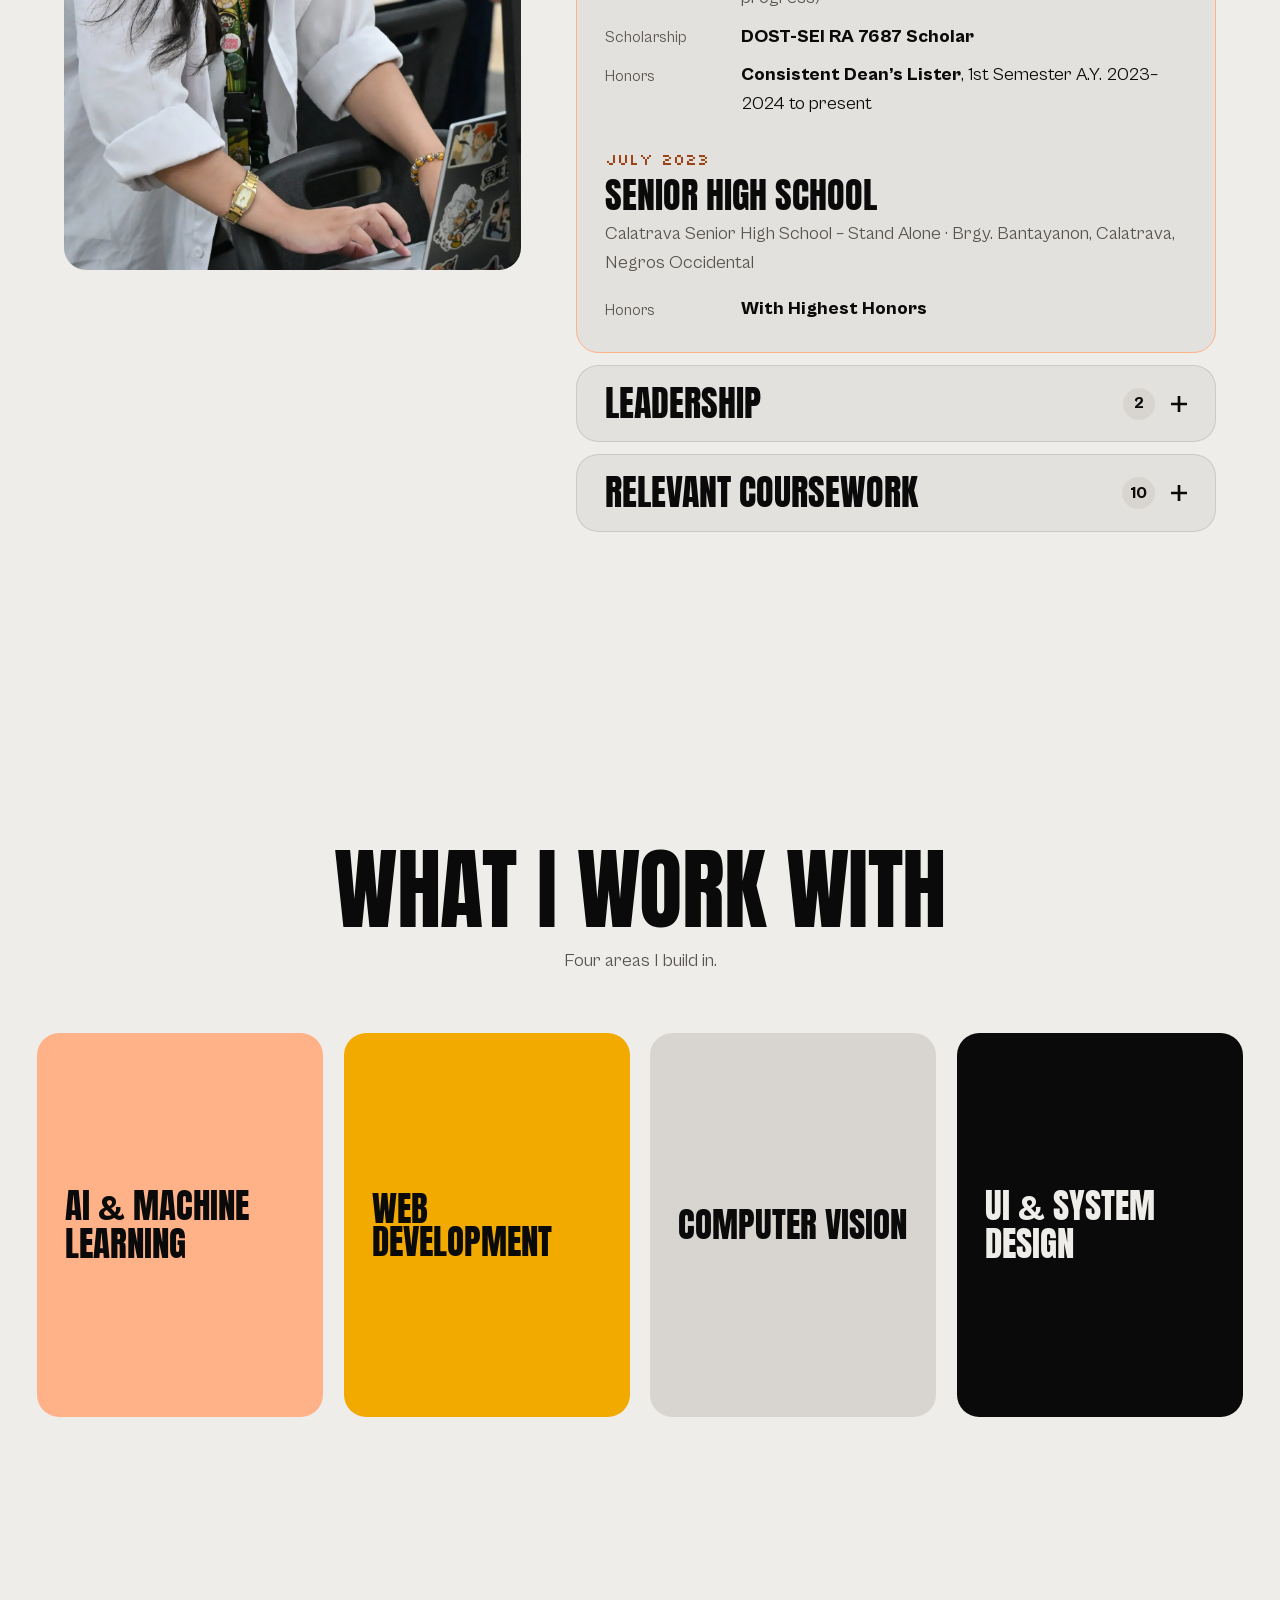
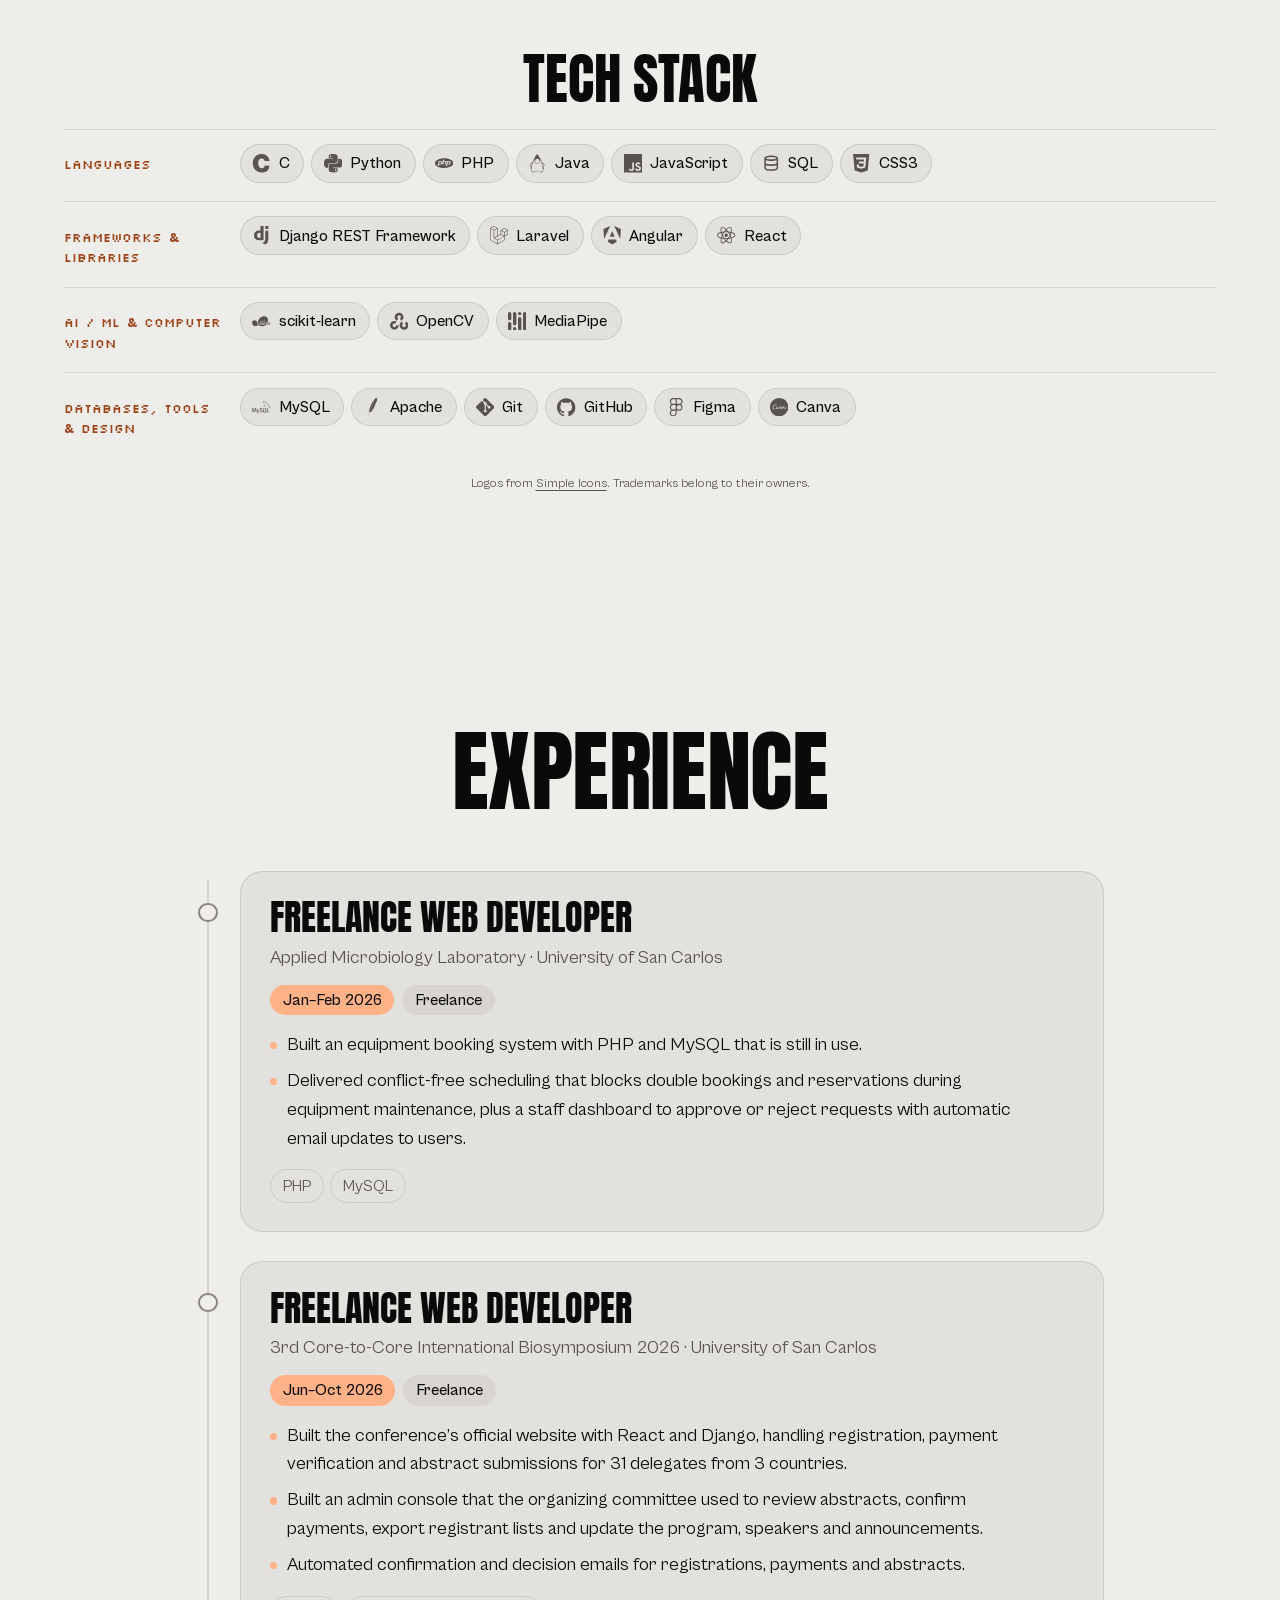
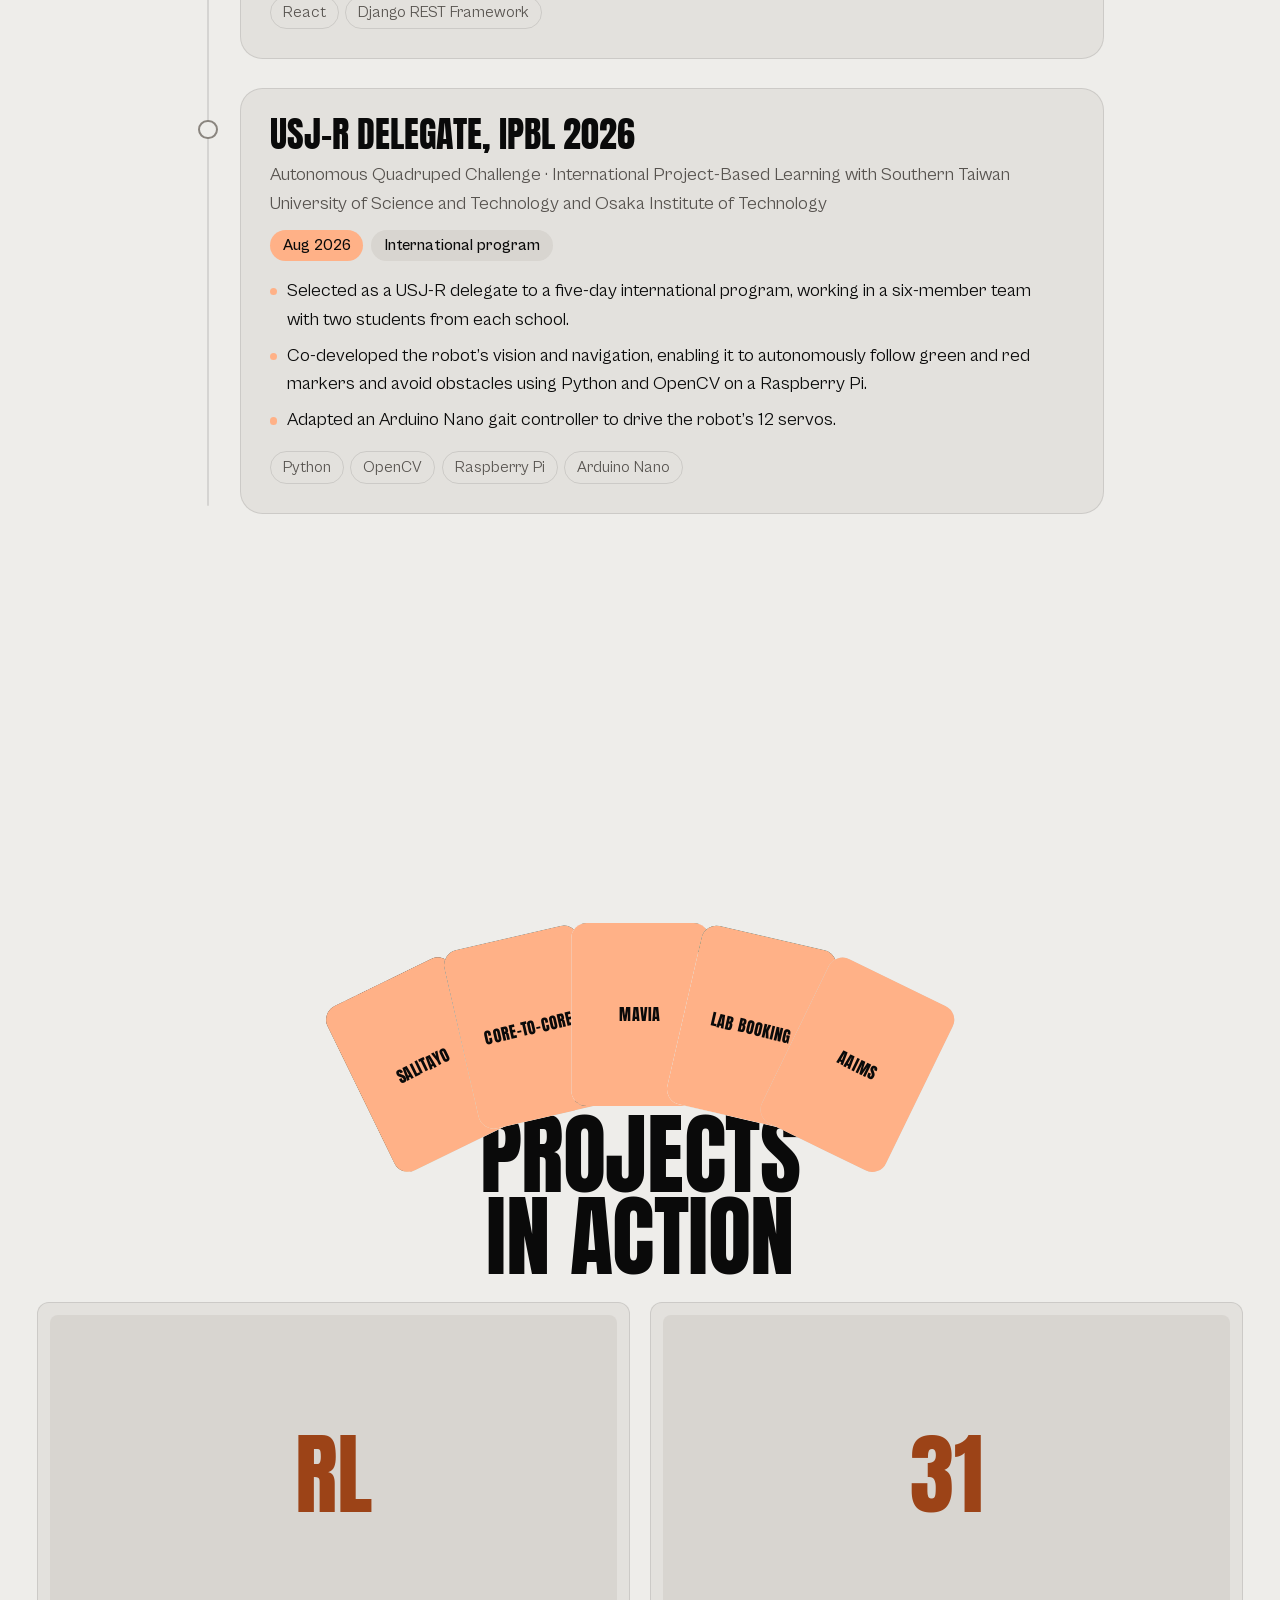
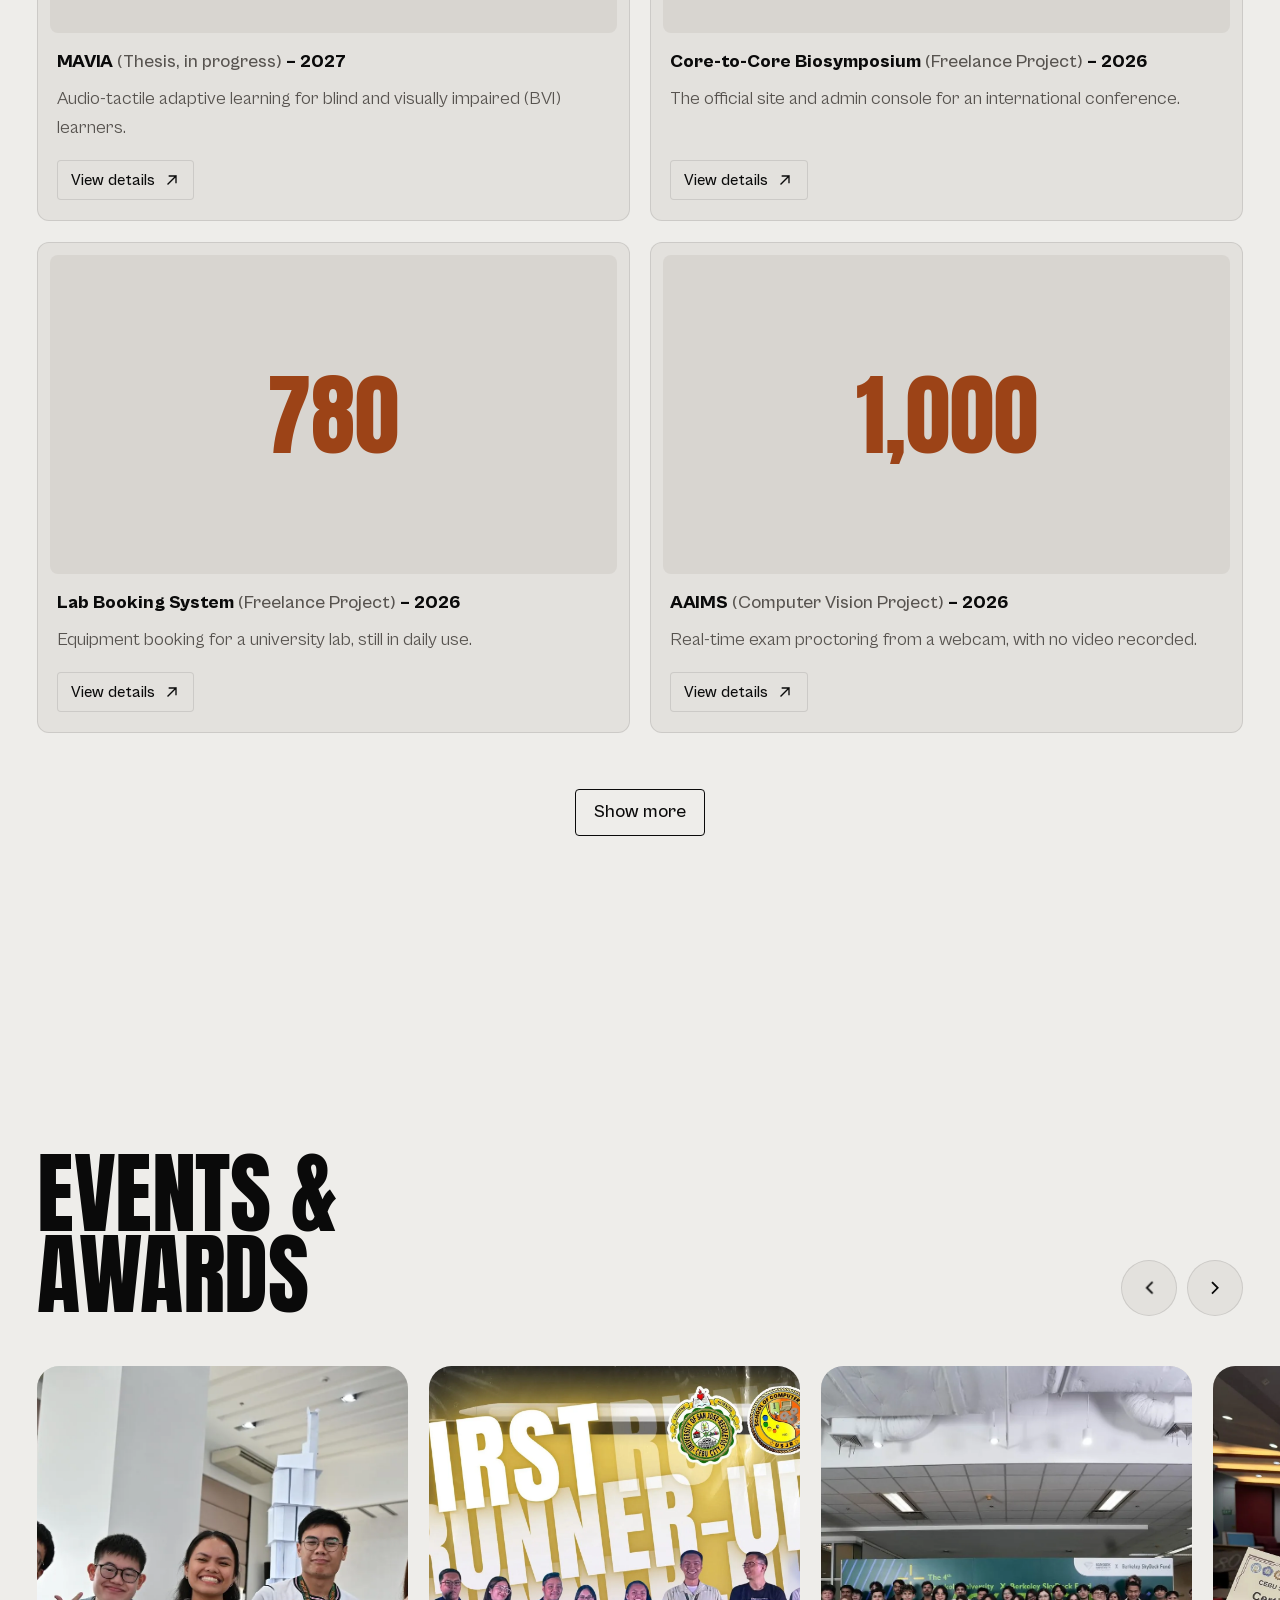
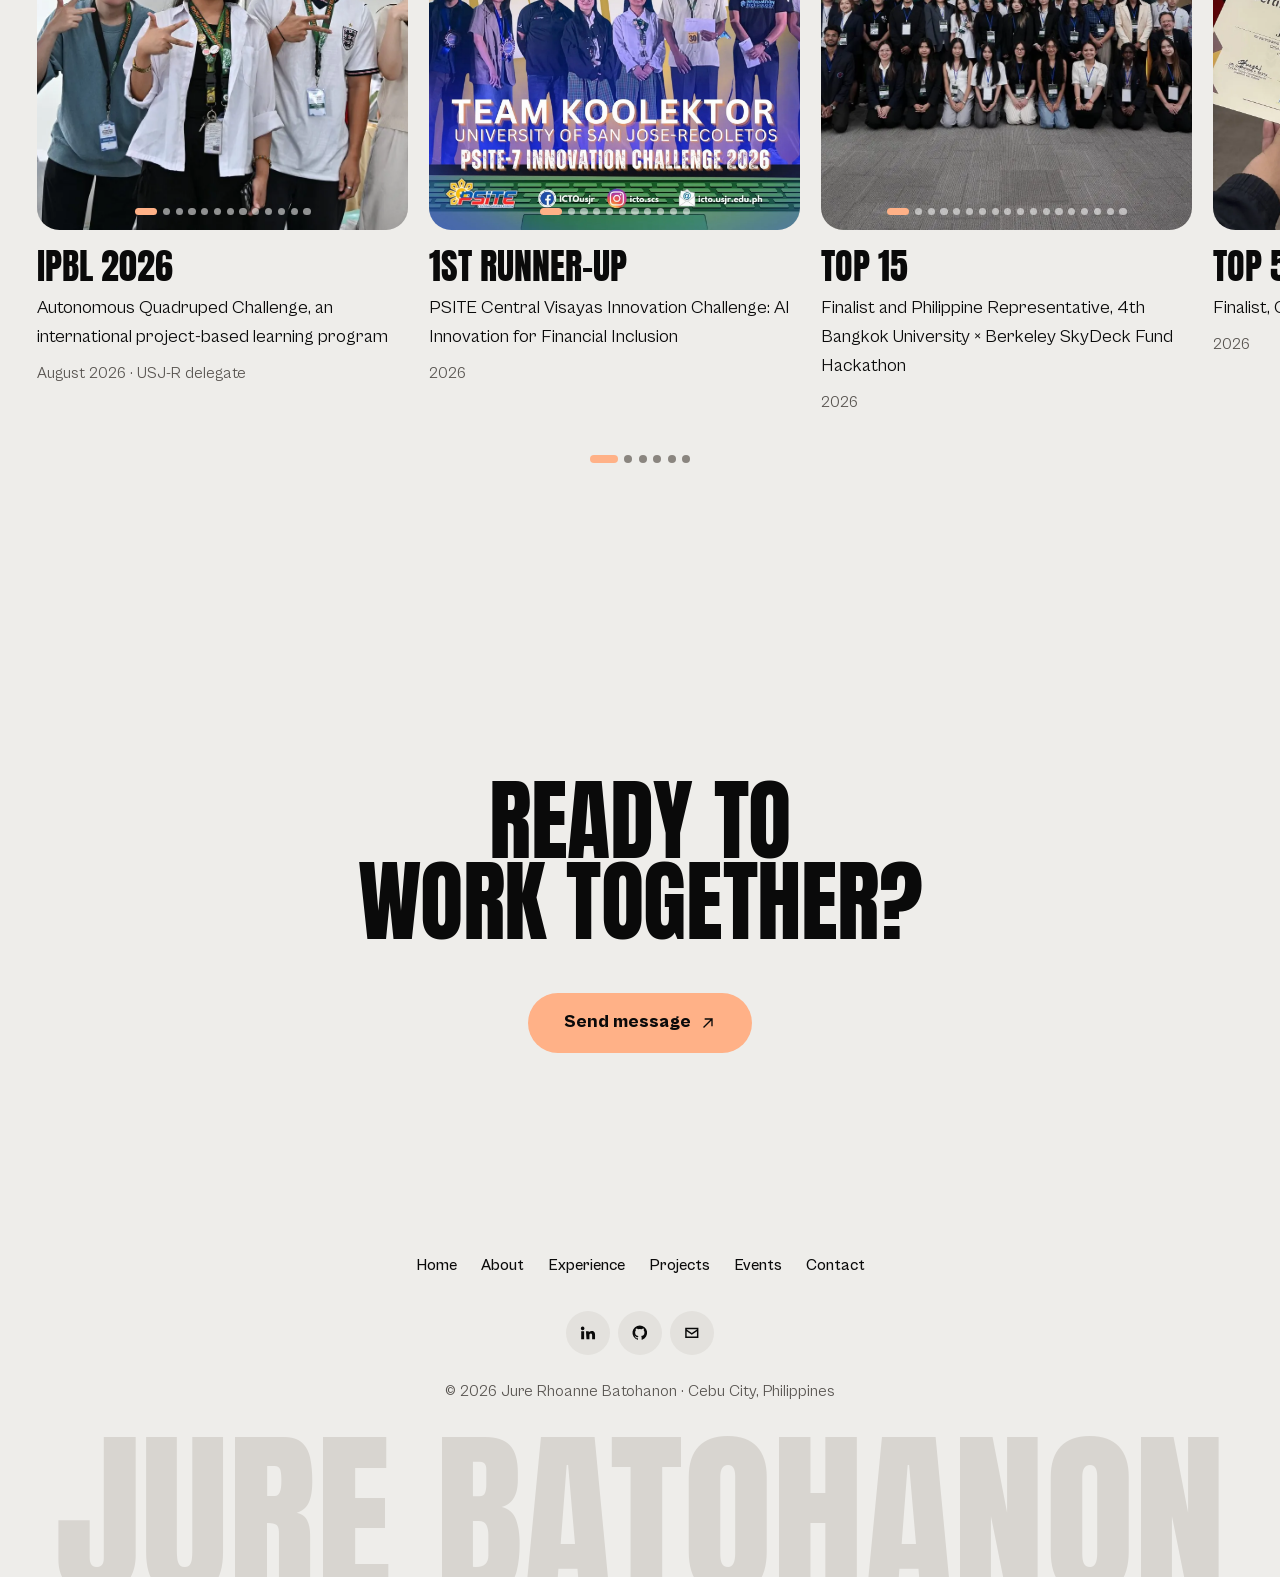
==== commit 05d55a97: "Rewrite portfolio copy in my own voice and match the revised CV" ====
--- a/index.html
+++ b/index.html
@@ -103,7 +103,7 @@
           <span class="slot__fallback slot__fallback--pixel" aria-hidden="true">JR</span>
           <img src="assets/img/portrait.webp" alt="Portrait of Jure Rhoanne Batohanon" width="900" height="1100" fetchpriority="high" onerror="this.parentNode.classList.add('is-empty')">
         </figure>
-        <p class="intro__connect-label">LET’S CONNECT:</p>
+        <p class="intro__connect-label">WHERE TO FIND ME:</p>
         <ul class="intro__connect">
           <li><a class="btn btn--sm" href="mailto:batohanonjurerhoanne@gmail.com"><svg aria-hidden="true"><use href="#i-mail"/></svg>Email</a></li>
           <li><a class="btn btn--sm" href="https://www.linkedin.com/in/jure-rhoanne-batohanon-98a4a7307/"><svg aria-hidden="true"><use href="#i-linkedin"/></svg>LinkedIn</a></li>
@@ -201,25 +201,25 @@
         <article class="skill skill--peach" tabindex="0" data-skill data-rise>
           <h3 class="skill__name">AI <span class="amp">&amp;</span> MACHINE LEARNING</h3>
           <div class="skill__more">
-            <p>I like building models that actually help someone. SALITAyo is where I learned fine-tuning, and my thesis is teaching me reinforcement learning.</p>
+            <p>I’ve built models that actually help specific groups of people. In SALITAyo, I fine-tuned a T5-small model to correct the spelling of dyslexic learners, and that’s where I really learned how fine-tuning works. Right now I’m exploring reinforcement learning for my thesis, MAVIA.</p>
           </div>
         </article>
         <article class="skill skill--sun" tabindex="0" data-skill data-rise>
           <h3 class="skill__name">WEB DEVELOPMENT</h3>
           <div class="skill__more">
-            <p>Most of my real-world work lives here. I’ve built two systems for clients, from the database up to the admin pages they use every day.</p>
+            <p>This is where I’ve done the most work for actual clients. I built a lab booking system and a conference website for the University of San Carlos, and handled everything from the database to the admin pages their staff use.</p>
           </div>
         </article>
         <article class="skill skill--ink" tabindex="0" data-skill data-rise>
           <h3 class="skill__name">COMPUTER VISION</h3>
           <div class="skill__more">
-            <p>I got into this through AAIMS and our iPBL robot. Getting a camera to understand what’s in front of it is still one of my favorite things to work on.</p>
+            <p>I first got into this with AAIMS, where I got a webcam to notice head turns and talking during exams. Then at iPBL, I worked on making our robot follow colored markers on its own. I still find it fun every time the camera gets it right.</p>
           </div>
         </article>
         <article class="skill skill--paper" tabindex="0" data-skill data-rise>
           <h3 class="skill__name">UI <span class="amp">&amp;</span> SYSTEM DESIGN</h3>
           <div class="skill__more">
-            <p>I sketch screens in Figma and map things out with diagrams before I write code. It saves me a lot of rewriting later.</p>
+            <p>Before I write any code, I usually design the screens in Figma and draw out how the system fits together. I did this for JoseniCare, and it saved me from rewriting a lot of things later.</p>
           </div>
         </article>
       </div>
@@ -281,9 +281,8 @@
             <p class="xp__org">Applied Microbiology Laboratory · University of San Carlos</p>
             <p class="xp__meta"><span class="xp__when">Jan–Feb 2026</span><span class="xp__kind">Freelance</span></p>
             <ul class="xp__points">
-              <li>Built an equipment booking system with PHP and MySQL that is still in use, with 66 users and 780 bookings across 20 lab instruments.</li>
-              <li>Prevented double bookings and maintenance conflicts, and gave lab staff a dashboard to approve or reject requests, with email updates sent to users.</li>
-              <li>Secured accounts with hashed passwords, admin-only access control and parameterized SQL queries.</li>
+              <li>Built an equipment booking system with PHP and MySQL that is still in use.</li>
+              <li>Delivered conflict-free scheduling that blocks double bookings and reservations during equipment maintenance, plus a staff dashboard to approve or reject requests with automatic email updates to users.</li>
             </ul>
             <ul class="xp__tags"><li>PHP</li><li>MySQL</li></ul>
           </article>
@@ -294,11 +293,11 @@
             <p class="xp__org">3rd Core-to-Core International Biosymposium 2026 · University of San Carlos</p>
             <p class="xp__meta"><span class="xp__when">Jun–Oct 2026</span><span class="xp__kind">Freelance</span></p>
             <ul class="xp__points">
-              <li>Designed and built the conference’s official website with React and Django, handling registration, payment verification and abstract submissions for 31 delegates from 3 countries.</li>
-              <li>Built an admin console the organizing committee used to review abstracts, confirm payments, export registrant lists and update the program, speakers and announcements.</li>
+              <li>Built the conference’s official website with React and Django, handling registration, payment verification and abstract submissions for 31 delegates from 3 countries.</li>
+              <li>Built an admin console that the organizing committee used to review abstracts, confirm payments, export registrant lists and update the program, speakers and announcements.</li>
               <li>Automated confirmation and decision emails for registrations, payments and abstracts.</li>
             </ul>
-            <ul class="xp__tags"><li>React</li><li>Django</li><li>Django REST Framework</li></ul>
+            <ul class="xp__tags"><li>React</li><li>Django REST Framework</li></ul>
           </article>
         </li>
         <li class="xp__item" data-rise>
@@ -308,10 +307,10 @@
             <p class="xp__meta"><span class="xp__when">Aug 2026</span><span class="xp__kind">International program</span></p>
             <ul class="xp__points">
               <li>Selected as a USJ-R delegate to a five-day international program, working in a six-member team with two students from each school.</li>
-              <li>Co-developed the robot’s vision and navigation: a Python and OpenCV program on a Raspberry Pi that follows green and red markers through the camera and avoids obstacles with an ultrasonic sensor.</li>
-              <li>Sent commands over serial to an Arduino Nano gait controller adapted to drive 12 servos.</li>
+              <li>Co-developed the robot’s vision and navigation, enabling it to autonomously follow green and red markers and avoid obstacles using Python and OpenCV on a Raspberry Pi.</li>
+              <li>Adapted an Arduino Nano gait controller to drive the robot’s 12 servos.</li>
             </ul>
-            <ul class="xp__tags"><li>Python</li><li>OpenCV</li><li>Raspberry Pi</li><li>Arduino Nano</li><li>Serial</li></ul>
+            <ul class="xp__tags"><li>Python</li><li>OpenCV</li><li>Raspberry Pi</li><li>Arduino Nano</li></ul>
           </article>
         </li>
       </ol>
@@ -333,19 +332,17 @@
         <article class="work">
           <figure class="work__media slot" data-slot>
             <span class="slot__fallback slot__fallback--stat" aria-hidden="true"><b>RL</b></span>
-            <video src="assets/video/projects/mavia.mp4" poster="assets/img/projects/mavia-poster.webp" width="1920" height="1080" muted loop playsinline preload="none" data-autoplay aria-label="MAVIA demo: a lesson PDF becomes concepts, versions, questions and a learning path; the teacher approves and publishes it; a learner answers by keypad, misses, hears a simpler explanation, and answers correctly. Every spoken line is captioned on screen." onerror="this.parentNode.classList.add('is-empty')"></video>
+            <video src="assets/video/projects/mavia.mp4" poster="assets/img/projects/mavia-poster.webp" width="1920" height="1080" muted loop playsinline preload="none" data-autoplay aria-label="MAVIA demo: a lesson PDF becomes concepts, versions, questions and a learning path; the teacher approves and publishes it; a learner answers on the braille keypad, misses, hears a simpler explanation, and answers correctly. Every spoken line is captioned on screen." onerror="this.parentNode.classList.add('is-empty')"></video>
           </figure>
           <h3 class="work__title">MAVIA <span class="work__type">(Thesis, in progress)</span> – 2027</h3>
-          <p class="work__line">Audio-tactile adaptive learning for blind and visually impaired learners.</p>
+          <p class="work__line">Audio-tactile adaptive learning for blind and visually impaired (BVI) learners.</p>
           <div class="work__actions"><button class="btn btn--sm" type="button" data-open>View details <svg aria-hidden="true"><use href="#arrow"/></svg></button></div>
           <template class="work__detail">
-            <p>MAVIA is an audio-tactile adaptive learning system for blind and visually impaired learners. A teacher’s lesson becomes an audio course the learner navigates with a keypad, and reinforcement learning chooses what comes next.</p>
-            <ul class="win__points">
-              <li>A teacher’s PDF is turned into concepts, versioned content, generated questions and a learning path.</li>
-              <li>The teacher reviews it before audio conversion and publishing.</li>
-              <li>A missed concept sends the learner back through a simpler version.</li>
-            </ul>
-            <ul class="win__tags"><li>Reinforcement learning</li><li>Audio delivery</li><li>Keypad input</li></ul>
+            <p>MAVIA is our thesis, an audio-tactile adaptive learning system for blind and visually impaired (BVI) learners. A teacher’s science lesson becomes an audio course that the learner listens to and answers using a repurposed numeric keypad fitted with braille keycaps.</p>
+            <p>The lessons adapt to each learner, so a BVI child can learn science on their own and at their own pace, mastering each concept before moving on. They don’t need a sighted reader beside them or expensive braille hardware. For schools, it turns the science materials teachers already use into accessible, adaptive lessons, without needing specialist staff to adapt each one.</p>
+            <p><strong>My part:</strong> I built the question generation and learning path pipelines. The first writes questions for each concept from the teacher’s material and sorts them by difficulty. The second figures out which concepts depend on which, so the lessons are taught in the right order.</p>
+            <p>We’re still working on it. For now, the lessons adapt through knowledge tracing and a set of rules. The reinforcement learning part, which is meant to eventually decide what the learner gets next, isn’t fully fleshed out yet.</p>
+            <ul class="win__tags"><li>React</li><li>React Native</li><li>Django REST Framework</li><li>scikit-learn</li><li>Reinforcement learning</li></ul>
           </template>
         </article>
 
@@ -358,12 +355,12 @@
           <p class="work__line">The official site and admin console for an international conference.</p>
           <div class="work__actions"><button class="btn btn--sm" type="button" data-open>View details <svg aria-hidden="true"><use href="#arrow"/></svg></button></div>
           <template class="work__detail">
-            <p>The official website and admin console for the 3rd Core-to-Core International Biosymposium at the University of San Carlos, handling registration, payment verification and abstract submissions for 31 delegates from 3 countries.</p>
+            <p>I built the official website and admin console for the 3rd Core-to-Core International Biosymposium at the University of San Carlos. It handled registration, payment verification and abstract submissions for 31 delegates from 3 countries.</p>
             <ul class="win__points">
-              <li>An admin console the organizing committee used to review abstracts, confirm payments, export registrant lists and update the program, speakers and announcements.</li>
+              <li>An admin console that the organizing committee used to review abstracts, confirm payments, export registrant lists and update the program, speakers and announcements.</li>
               <li>Automated confirmation and decision emails for registrations, payments and abstracts.</li>
             </ul>
-            <ul class="win__tags"><li>React</li><li>Django</li><li>Django REST Framework</li></ul>
+            <ul class="win__tags"><li>React</li><li>Django REST Framework</li></ul>
           </template>
           <!-- Screenshots for the details window. Personal data in the admin views is blurred. -->
           <template class="work__shots">
@@ -400,11 +397,10 @@
           <p class="work__line">Equipment booking for a university lab, still in daily use.</p>
           <div class="work__actions"><button class="btn btn--sm" type="button" data-open>View details <svg aria-hidden="true"><use href="#arrow"/></svg></button></div>
           <template class="work__detail">
-            <p>An equipment booking system for the Applied Microbiology Laboratory at the University of San Carlos. It is still in use, with 66 users and 780 bookings across 20 lab instruments.</p>
+            <p>An equipment booking system I built for the Applied Microbiology Laboratory at the University of San Carlos. The lab still uses it today, and as of October 2026 it has 66 users and 780 bookings across 20 lab instruments.</p>
             <ul class="win__points">
-              <li>Prevents double bookings and maintenance conflicts.</li>
-              <li>A dashboard for lab staff to approve or reject requests, with email updates sent to users.</li>
-              <li>Hashed passwords, admin-only access control and parameterized SQL queries.</li>
+              <li>Conflict-free scheduling that blocks double bookings and reservations during equipment maintenance.</li>
+              <li>A staff dashboard to approve or reject requests, with automatic email updates to users.</li>
             </ul>
             <ul class="win__tags"><li>PHP</li><li>MySQL</li></ul>
           </template>
@@ -419,11 +415,11 @@
           <p class="work__line">Real-time exam proctoring from a webcam, with no video recorded.</p>
           <div class="work__actions"><button class="btn btn--sm" type="button" data-open>View details <svg aria-hidden="true"><use href="#arrow"/></svg></button></div>
           <template class="work__detail">
-            <p>A real-time exam proctoring app in Python that flags head turns, face absence and talking from a standard webcam, processing everything locally without recording video.</p>
+            <p>A real-time exam proctoring app in Python that flags head turns, face absence and talking using only a standard webcam. Everything runs on the proctor’s computer, and no video is recorded.</p>
             <ul class="win__points">
-              <li>Head pose estimation with OpenCV solvePnP on MediaPipe FaceMesh landmarks.</li>
-              <li>Face detection that cross-checks a Haar Cascade against FaceMesh, and an SVM mouth-movement classifier trained on 1,000 self-collected samples.</li>
-              <li>Per-student calibration to reduce false alarms, plus a Tkinter proctor dashboard with live alerts and exportable CSV logs.</li>
+              <li>Head pose and face presence detection with OpenCV and MediaPipe FaceMesh.</li>
+              <li>An SVM classifier trained on 1,000 self-collected samples that detects talking from mouth movement.</li>
+              <li>Per-student calibration to reduce false alarms, and a proctor dashboard with live alerts and exportable logs of flagged events.</li>
             </ul>
             <ul class="win__tags"><li>Python</li><li>OpenCV</li><li>MediaPipe</li><li>scikit-learn</li><li>Tkinter</li></ul>
           </template>
@@ -436,16 +432,16 @@
           </figure>
           <h3 class="work__title">SALITAyo <span class="work__type">(NLP Project)</span> – 2026</h3>
           <p class="work__line">A bilingual reading and writing assistant for dyslexic learners.</p>
-          <p class="work__line">Team project — I built the Writing Assistant (spell-error detection, error-type classification and context alignment).</p>
+          <p class="work__line">A team project where I led the Writing Assistant.</p>
           <div class="work__actions"><button class="btn btn--sm" type="button" data-open>View details <svg aria-hidden="true"><use href="#arrow"/></svg></button></div>
           <template class="work__detail">
-            <p>A dyslexia-aware learning platform for Filipino learners in English, Filipino and Taglish. A team project of three: I built the Writing Assistant, Jean Kathleen Villegas built the Reading Restructurer and Maria Katrina Esclamado built Word Proficiency.</p>
+            <p>SALITAyo is a reading and writing assistant for Filipino learners with dyslexia, and it works in English, Filipino and Taglish. We built it as a team of three: Jean Kathleen Villegas made the Reading Restructurer, Maria Katrina Esclamado made Word Proficiency, and I led the Writing Assistant.</p>
+            <p><strong>My part:</strong> The Writing Assistant suggests spelling corrections, tells the learner what kind of mistake they made, and checks their writing against a reference passage, including text written in Filipino or Taglish.</p>
             <ul class="win__points">
-              <li>Fine-tuned a T5-small model on 22,000+ misspellings to rank spelling corrections: 85.77% top-1 accuracy.</li>
-              <li>Trained a RandomForest classifier that sorts errors into five dyslexia-related types: 0.981 weighted F1.</li>
-              <li>Built the writing pipeline in Django REST Framework and React, combining SymSpell candidates, MiniLM retrieval with DeBERTa-v2 checks against reference passages, and a Groq-hosted LLM (gpt-oss-120b) for Filipino and Taglish text.</li>
+              <li>Fine-tuned a T5-small model on 22,000+ misspellings to rank spelling corrections (85.8% top-1 accuracy).</li>
+              <li>Trained a RandomForest classifier that sorts errors into five dyslexia-related types (0.98 weighted F1).</li>
             </ul>
-            <ul class="win__tags"><li>Python</li><li>T5-small</li><li>RandomForest</li><li>DeBERTa-v2</li><li>MiniLM</li><li>Groq</li><li>Django REST Framework</li><li>React</li></ul>
+            <ul class="win__tags"><li>Python</li><li>T5-small</li><li>RandomForest</li><li>DeBERTa-v2</li><li>Django REST Framework</li><li>React</li></ul>
           </template>
           <!-- Screenshots for the details window -->
           <template class="work__shots">
@@ -465,12 +461,8 @@
           <p class="work__line">Campus health and emergency response for students, clinic and security.</p>
           <div class="work__actions"><button class="btn btn--sm" type="button" data-open>View details <svg aria-hidden="true"><use href="#arrow"/></svg></button></div>
           <template class="work__detail">
-            <p>A campus health and emergency response system linking students, the university clinic and campus security through a Flutter mobile app and a PHP web portal. Built in a team of three for Software Engineering 1.</p>
-            <ul class="win__points">
-              <li>Designed the Figma screens for clinic staff, doctors, security staff, login and SOS alerts.</li>
-              <li>Built the staff and doctor modules for patient records, medical inventory and health surveys.</li>
-              <li>Created the use case diagram, class diagram and procedural designs for clinic workflows.</li>
-            </ul>
+            <p>JoseniCare is a campus health and emergency response system that connects students, the university clinic and campus security through a Flutter mobile app and a PHP web portal. We made it as a team of three for Software Engineering 1.</p>
+            <p><strong>My part:</strong> I built the clinic staff and doctor modules for patient records, medical inventory and health surveys. I also designed the Figma screens for the staff, doctor, login and SOS alert flows.</p>
             <ul class="win__tags"><li>Figma</li><li>PHP</li><li>MySQL</li><li>Flutter</li></ul>
           </template>
           <!-- Screenshots for the details window, exported from the Figma designs. Names and records shown are sample data. -->
@@ -519,7 +511,7 @@
           <p class="event__when">August 2026 · USJ-R delegate</p>
           <template class="event__detail">
             <p>Selected as a USJ-R delegate to a five-day international program with Southern Taiwan University of Science and Technology and Osaka Institute of Technology, working in a six-member team with two students from each school.</p>
-            <p>I co-developed the robot’s vision and navigation: a Python and OpenCV program on a Raspberry Pi that follows green and red markers and avoids obstacles with an ultrasonic sensor, sending commands over serial to an Arduino Nano gait controller driving 12 servos.</p>
+            <p>I co-developed the robot’s vision and navigation, so it could follow green and red markers and avoid obstacles on its own, using Python and OpenCV on a Raspberry Pi. I also adapted an Arduino Nano gait controller to drive its 12 servos.</p>
             <ul class="win__tags"><li>Robotics</li><li>Computer vision</li><li>International</li></ul>
           </template>
         </li>
@@ -543,7 +535,8 @@
           <p class="event__name">Finalist and Philippine Representative, 4th Bangkok University × Berkeley SkyDeck Fund Hackathon</p>
           <p class="event__when">2026</p>
           <template class="event__detail">
-            <p>Top 15 Finalist and Philippine Representative at the 4th Bangkok University × Berkeley SkyDeck Fund Hackathon.</p>
+            <p>Our team, LaunchPod, made it to the top 15 of the 4th Bangkok University × Berkeley SkyDeck Fund Hackathon, and we were the only team from the Philippines among the finalists. That meant flying to Bangkok University to pitch alongside teams from Thailand, India, Indonesia and Vietnam.</p>
+            <p>The theme was green economy, so we built our pitch around a problem close to home: crop production in Cebu dropping while prices keep going up. Presenting it on that stage, in front of mentors and investors, is something I won’t forget.</p>
             <ul class="win__tags"><li>Hackathon</li><li>International</li><li>Startup</li></ul>
           </template>
         </li>
@@ -555,7 +548,7 @@
           <p class="event__name">Finalist, CESAFI Computer Quiz Bowl</p>
           <p class="event__when">2026</p>
           <template class="event__detail">
-            <p>Top 5 Finalist at the CESAFI Computer Quiz Bowl.</p>
+            <p>My teammate and I represented USJ-R at the CESAFI Computer Quiz Bowl, going up against other schools in Cebu, and we ended up in the top 5 of the college division.</p>
             <ul class="win__tags"><li>Quiz bowl</li><li>Computing</li></ul>
           </template>
         </li>
@@ -567,7 +560,7 @@
           <p class="event__name">Finalist, EO Philippines South Lead 2 Lead Student Leaders Entrepreneurship Congress</p>
           <p class="event__when">2026</p>
           <template class="event__detail">
-            <p>Top 8 Finalist at the EO Philippines South Lead 2 Lead Student Leaders Entrepreneurship Congress.</p>
+            <p>I joined the EO Philippines South Lead 2 Lead Student Leaders Entrepreneurship Congress with four other student leaders, and our team made it to the top 8. It was a good chance to meet student leaders from other schools and to hear from people who actually run businesses.</p>
             <ul class="win__tags"><li>Leadership</li><li>Entrepreneurship</li></ul>
           </template>
         </li>
--- a/assets/css/site.css
+++ b/assets/css/site.css
@@ -383,6 +383,7 @@
 .win__shot--video::after { content: "Demo"; position: absolute; left: 0.3rem; bottom: 0.25rem; padding: 0.05rem 0.3rem; border-radius: 3px; background: rgb(10 10 10 / 0.8); color: #f1f0ed; font-family: var(--pixel); font-size: 0.6rem; text-transform: uppercase; }
 .win__content { display: grid; gap: 0.85rem; align-content: start; }
 .win__content h4 { font-family: var(--pixel); font-weight: 700; font-size: var(--step-small); text-transform: uppercase; color: var(--accent-text); margin-top: 0.4rem; }
+[data-win-about] { display: grid; gap: 0.85rem; }
 .win__points { display: grid; gap: 0.45rem; }
 .win__points li { position: relative; padding-left: 1.1rem; }
 .win__points li::before { content: ""; position: absolute; left: 0; top: 0.6em; width: 0.4rem; height: 0.4rem; background: var(--accent); }
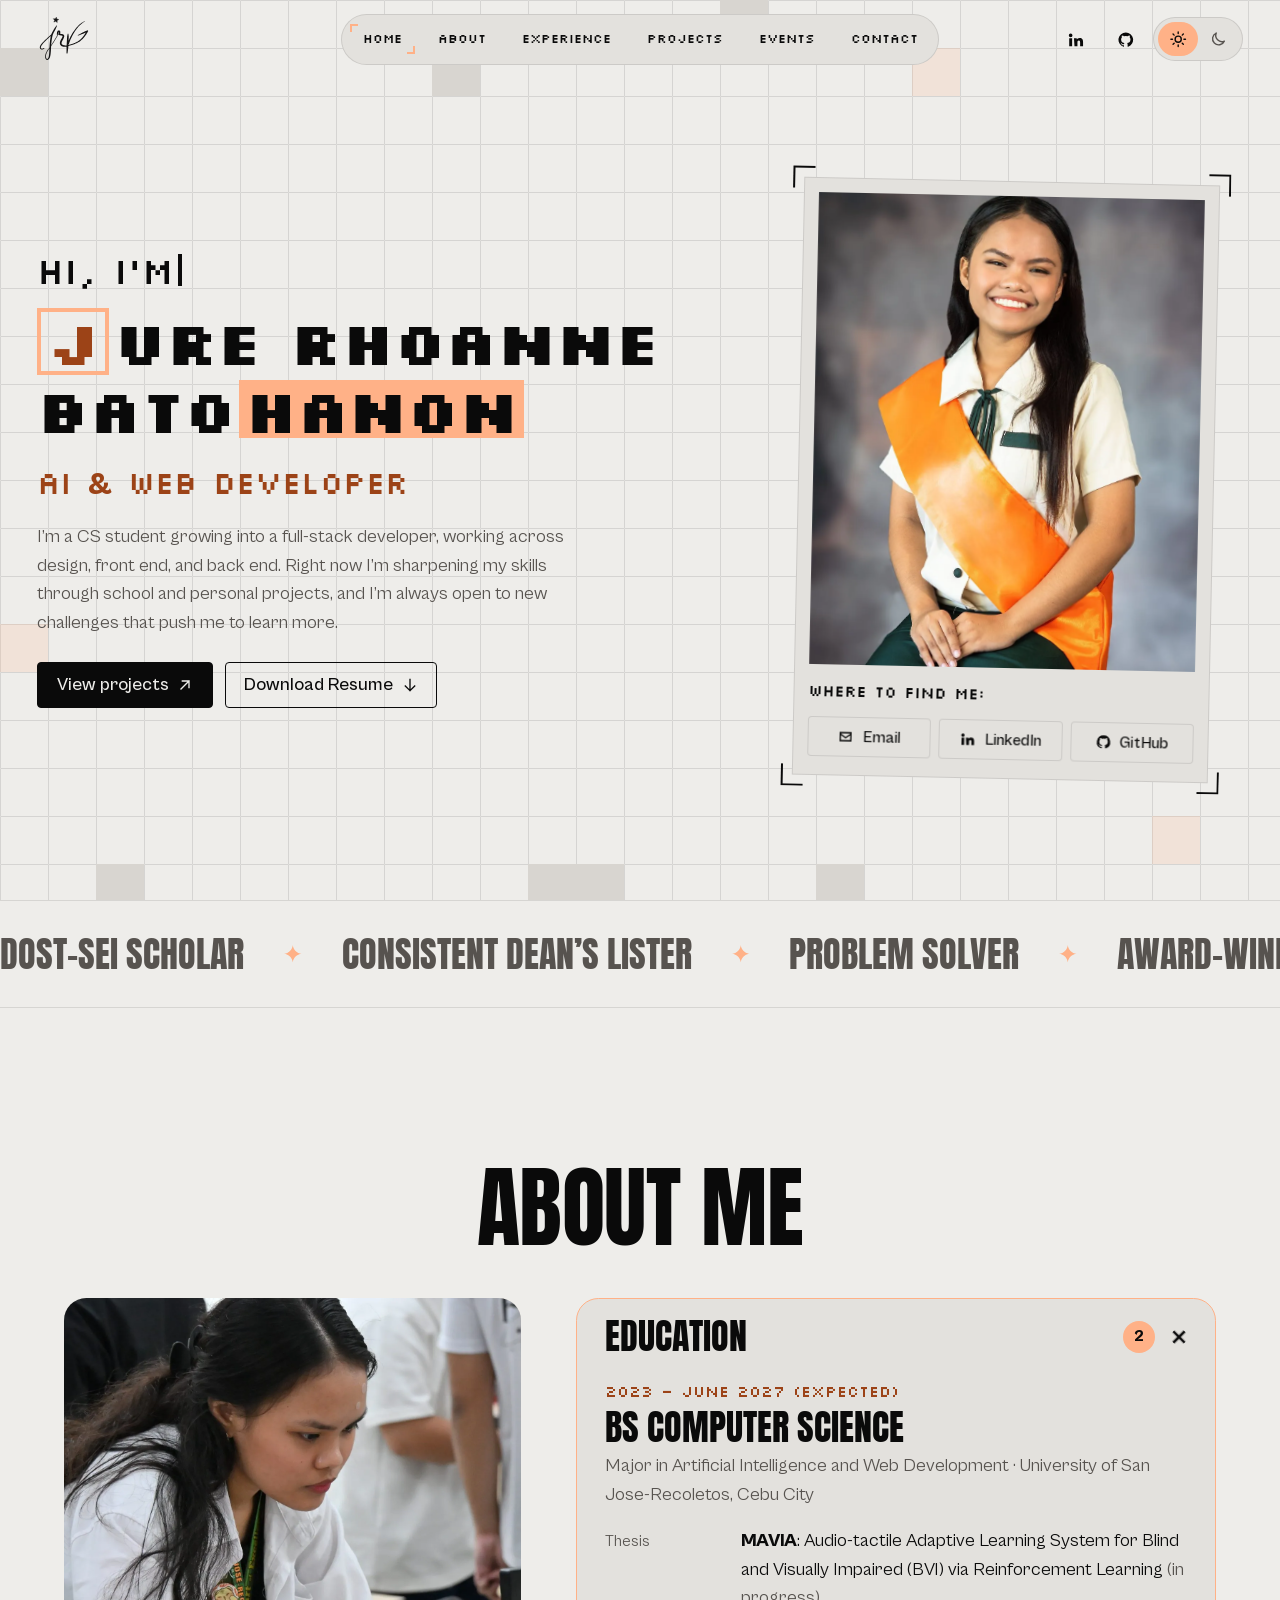
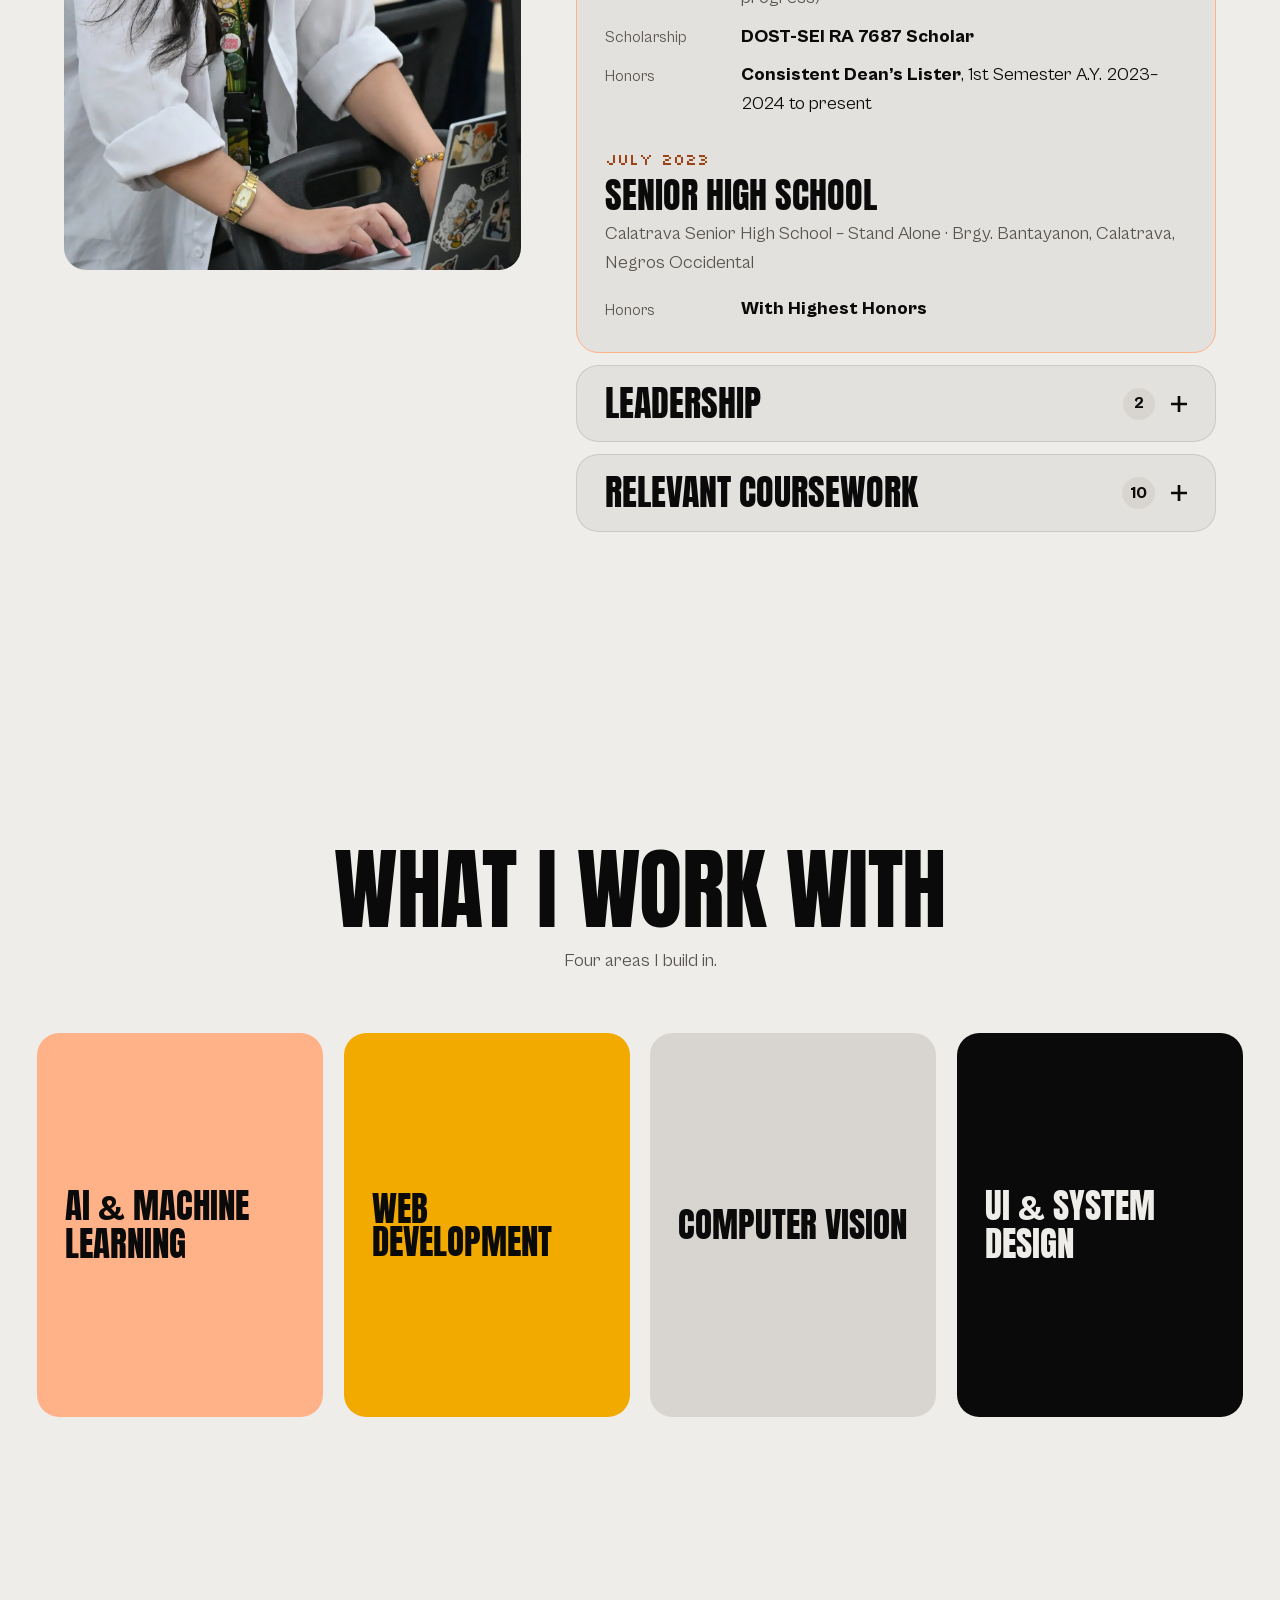
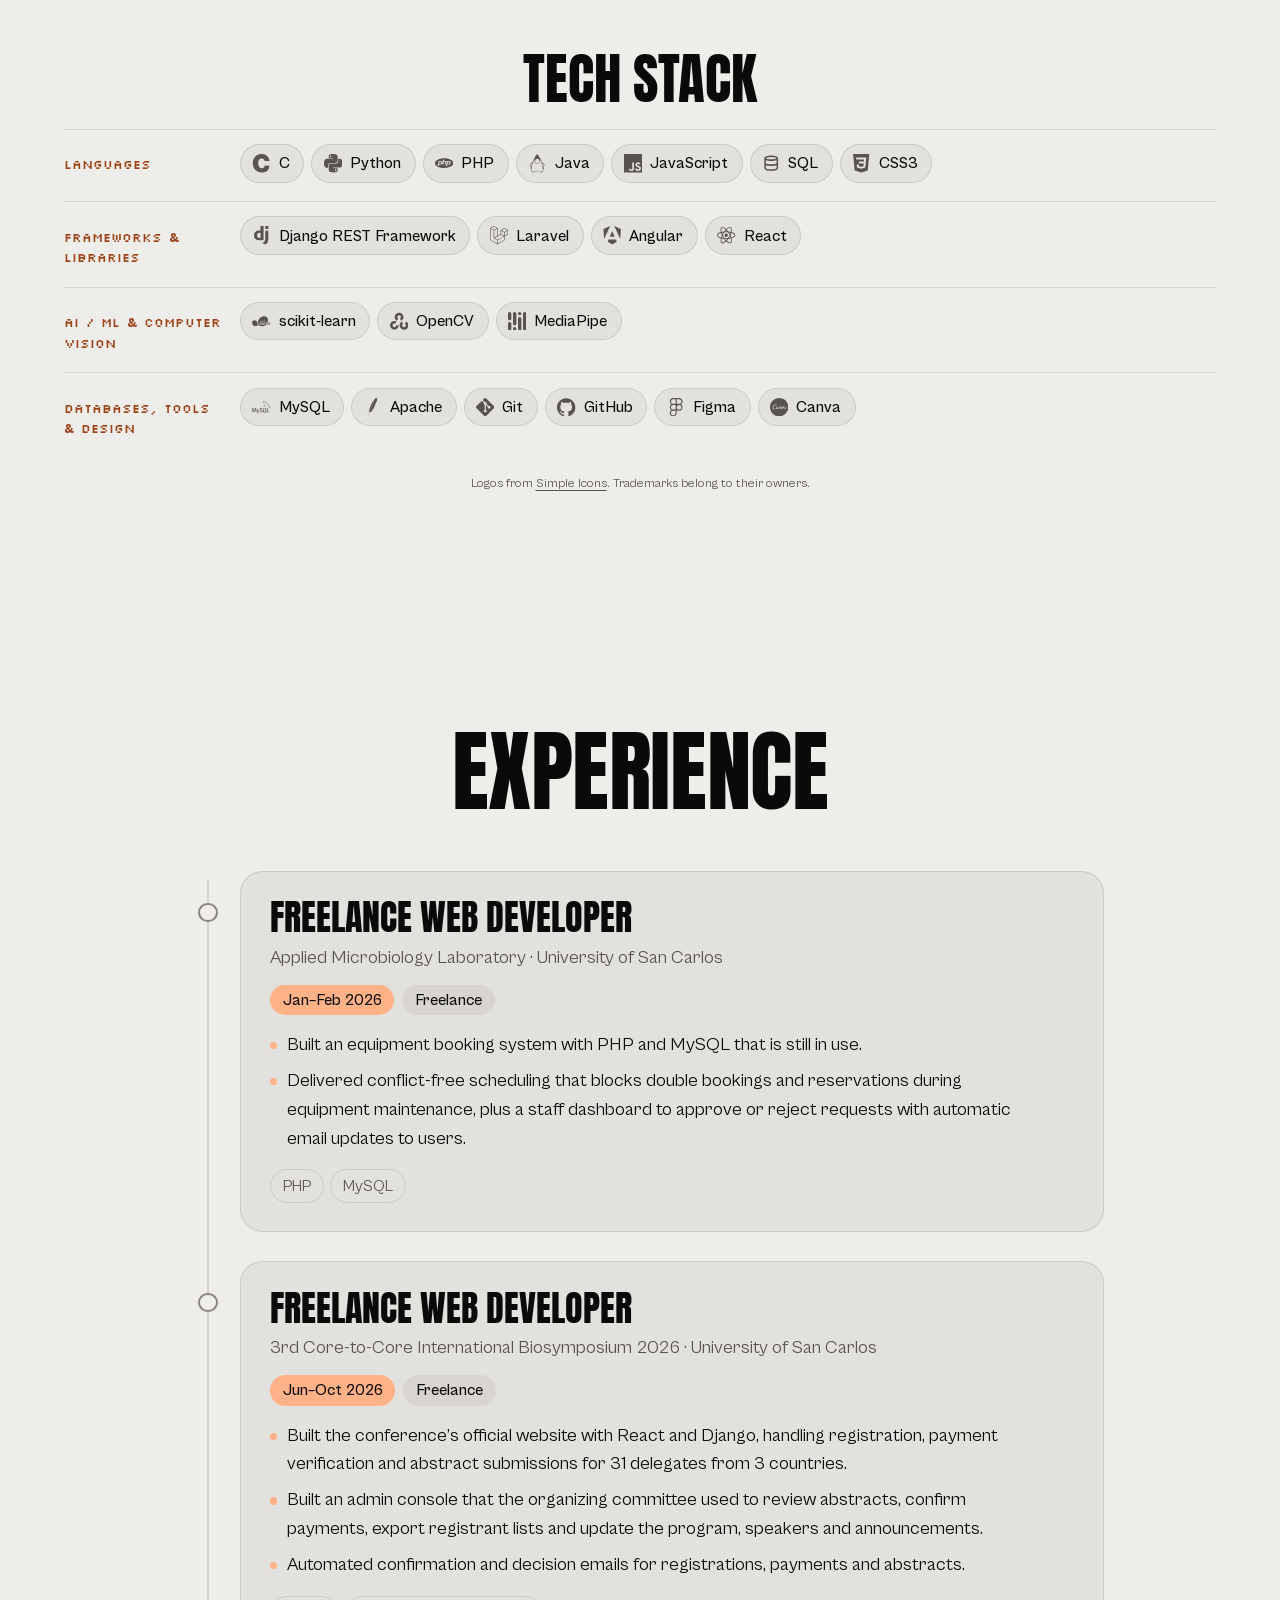
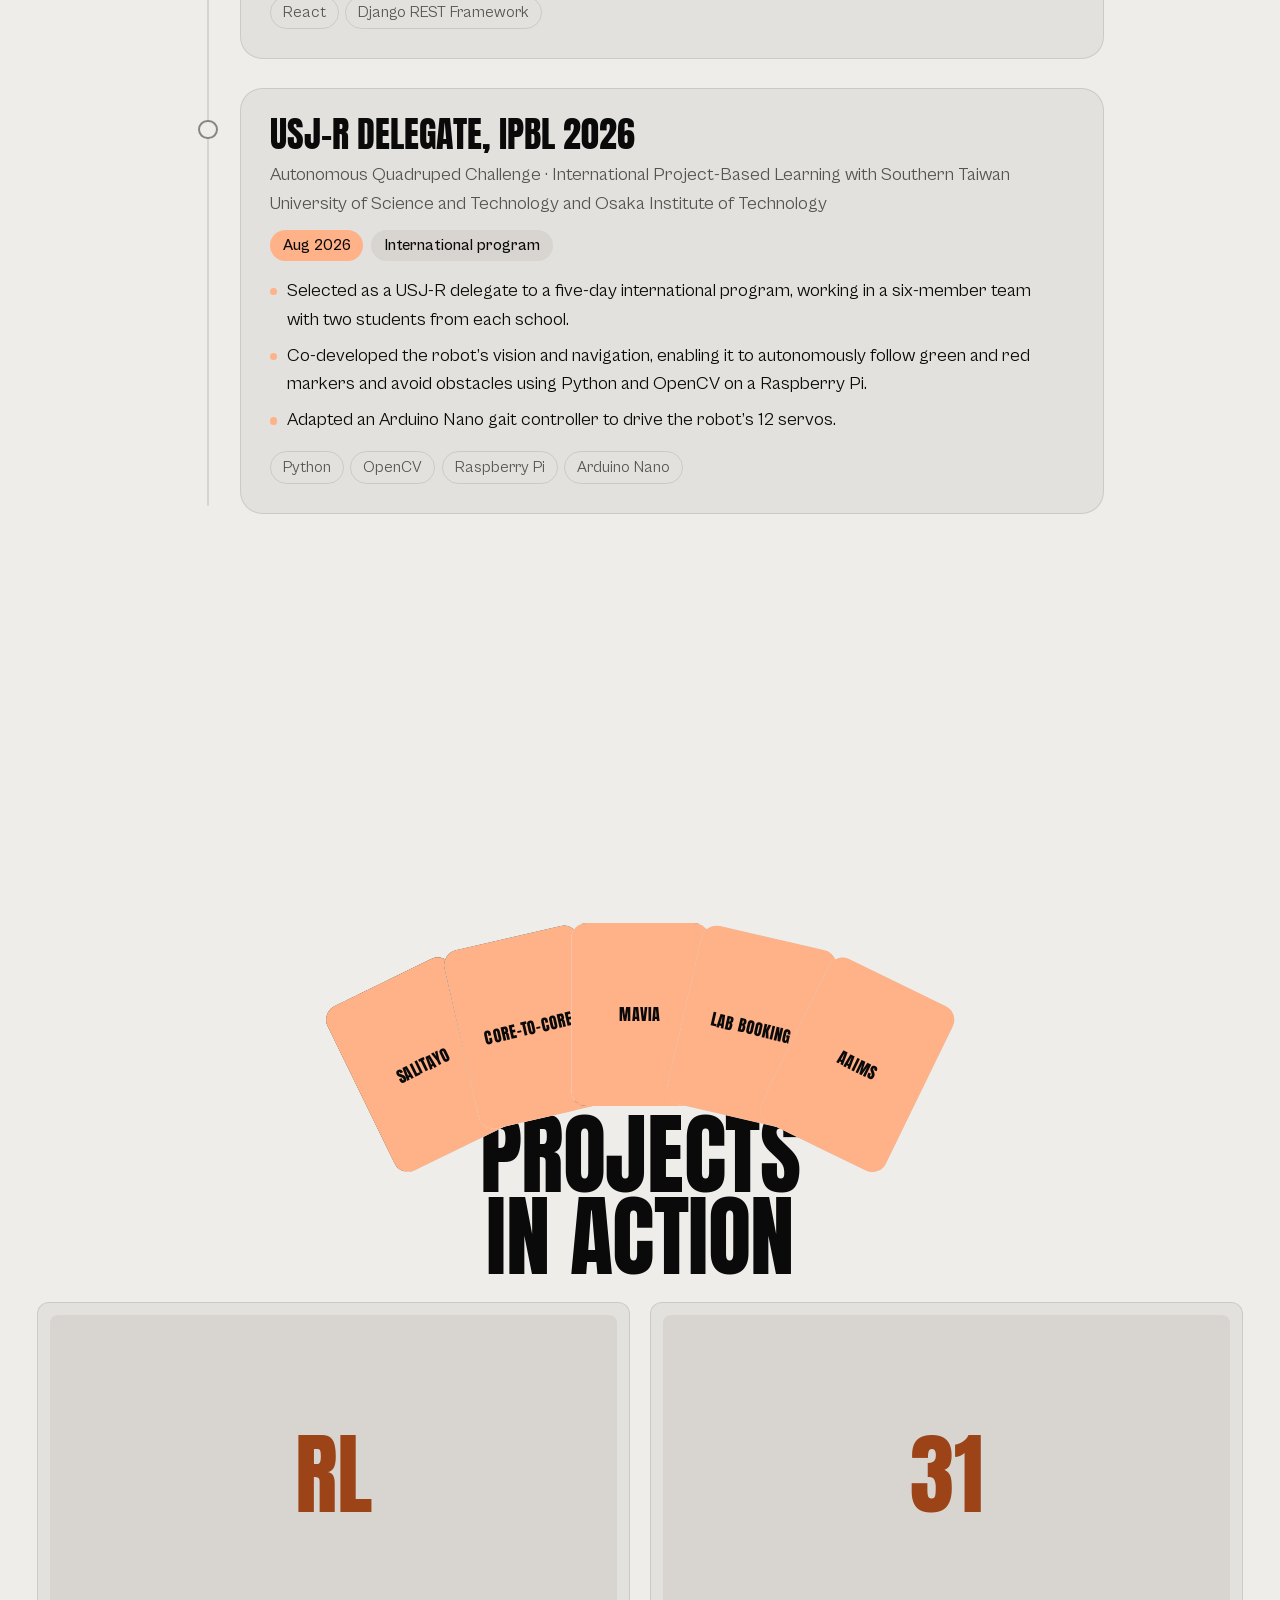
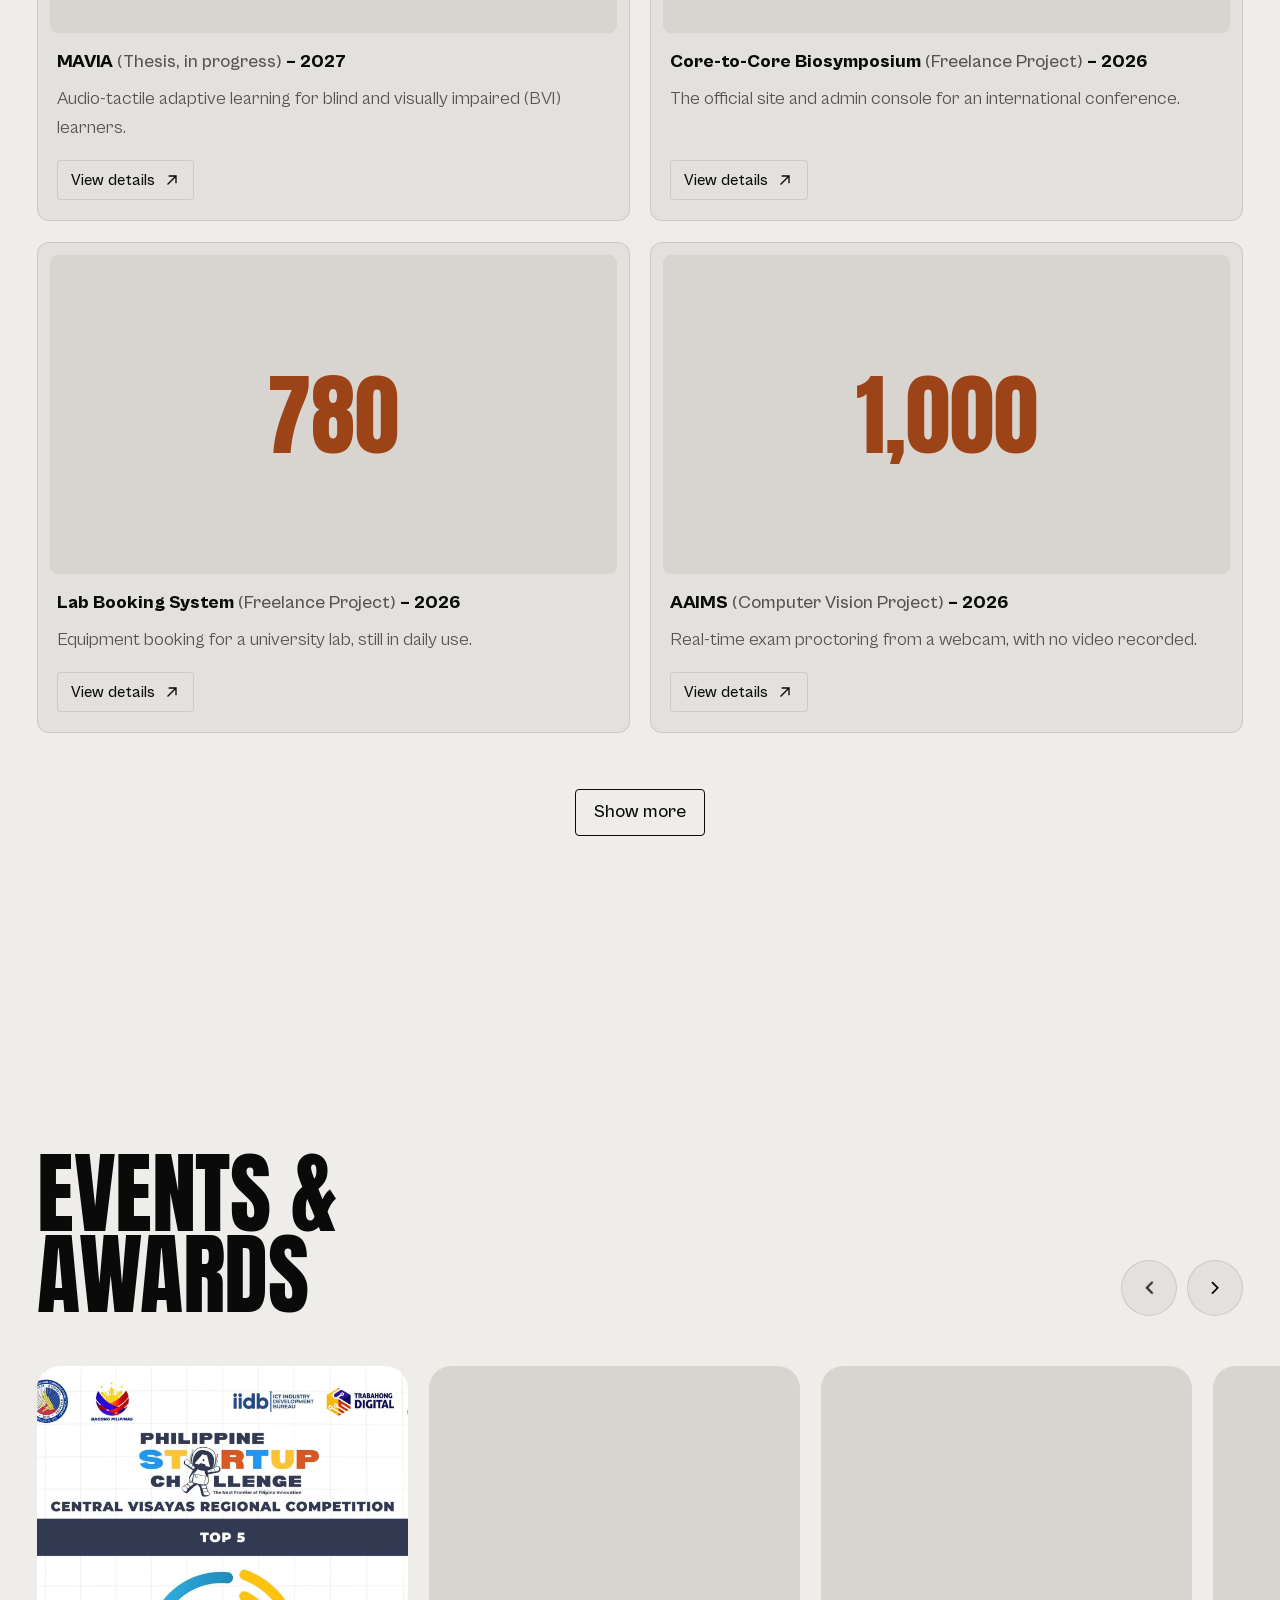
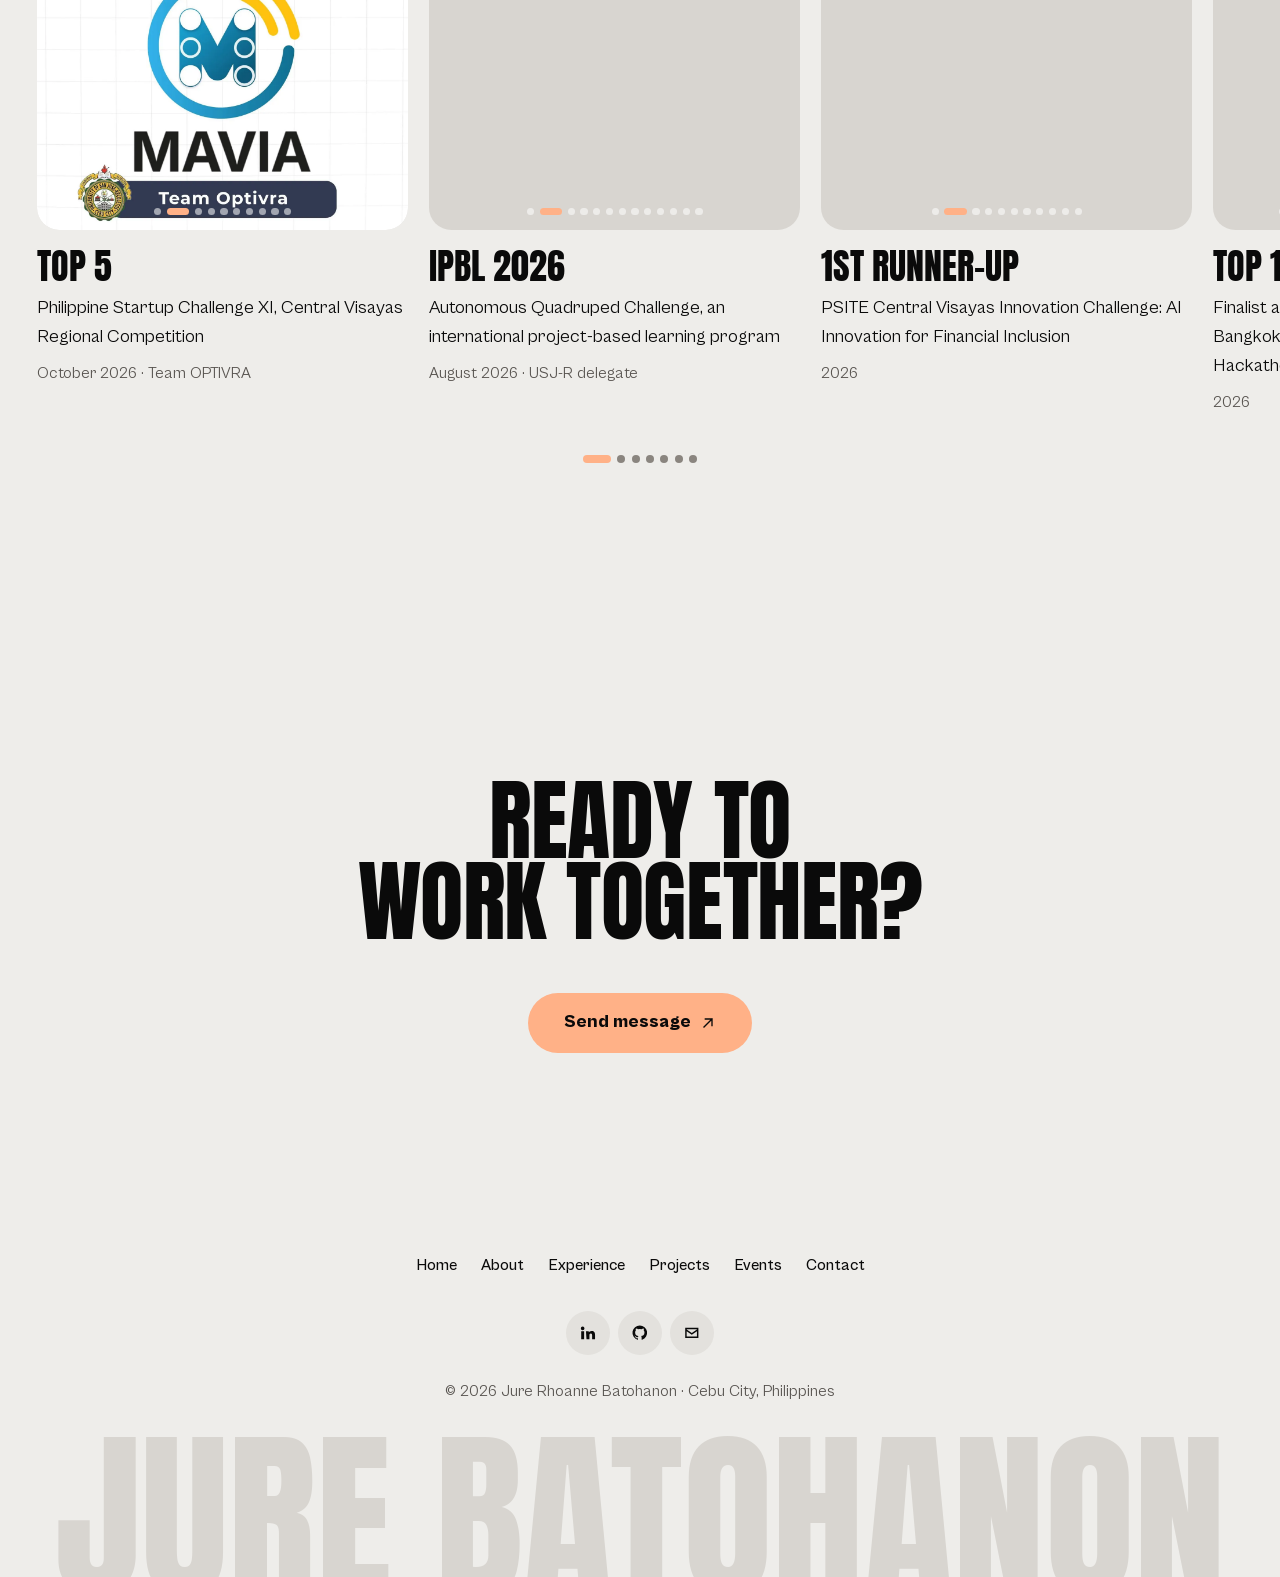
==== commit 19ae70bd: "Add Philippine Startup Challenge award, switch CV to resume, fix dropdown scroll and slideshow right" ====
--- a/index.html
+++ b/index.html
@@ -94,7 +94,7 @@
 
         <div class="intro__actions">
           <a class="btn btn--solid" href="#projects">View projects <svg aria-hidden="true"><use href="#arrow"/></svg></a>
-          <a class="btn" href="cv/BATOHANON_CV.pdf" download>Download CV <svg aria-hidden="true" style="transform:rotate(135deg)"><use href="#arrow"/></svg></a>
+          <a class="btn" href="resume/BATOHANON_Resume.pdf" download>Download Resume <svg aria-hidden="true" style="transform:rotate(135deg)"><use href="#arrow"/></svg></a>
         </div>
       </div>
 
@@ -503,6 +503,19 @@
 
       <ul class="carousel" data-carousel aria-label="Events and awards">
         <li class="event">
+          <button class="event__open" type="button" data-event aria-label="Open Philippine Startup Challenge XI photos and details">
+            <span class="event__photos" data-photos="assets/img/events/ph-startup-challenge" data-count="10" data-alt="Team OPTIVRA at the Philippine Startup Challenge XI Central Visayas Regional Competition"><span class="event__fallback"><b>TOP 5</b></span></span>
+          </button>
+          <p class="event__rank">TOP 5</p>
+          <p class="event__name">Philippine Startup Challenge XI, Central Visayas Regional Competition</p>
+          <p class="event__when">October 2026 · Team OPTIVRA</p>
+          <template class="event__detail">
+            <p>Our team, OPTIVRA, pitched MAVIA, our thesis on audio-tactile adaptive learning for blind and visually impaired learners, at the Philippine Startup Challenge XI Central Visayas Regional Competition at Bai Hotel, Mandaue City. Out of 243 entries from 23 schools, 25 teams made the finals, and we finished in the top 5.</p>
+            <p>I competed with Maria Katrina Esclamado and Jean Kathleen Villegas, with Engr. Carmel Tejana as our mentor.</p>
+            <ul class="win__tags"><li>Startup</li><li>Pitching</li><li>Regional</li></ul>
+          </template>
+        </li>
+        <li class="event">
           <button class="event__open" type="button" data-event aria-label="Open iPBL 2026 photos and details">
             <span class="event__photos" data-photos="assets/img/events/ipbl" data-count="13" data-alt="At iPBL 2026" data-video="assets/video/events/ipbl-quadruped.mp4" data-poster="assets/img/events/ipbl-quadruped-poster.webp" data-video-label="The team's 3D-printed quadruped moving its servo-driven legs during testing at iPBL 2026"><span class="event__fallback"><b>IPBL</b></span></span>
           </button>
--- a/assets/css/site.css
+++ b/assets/css/site.css
@@ -561,8 +561,9 @@
 .event__photos img {
   position: absolute; inset: 0; width: 100%; height: 100%; object-fit: cover;
   opacity: 0; transform: scale(1.06); transition: opacity 900ms var(--ease-out), transform 4s linear;
-}
-.event__photos img.is-on { opacity: 1; transform: scale(1); }
+  pointer-events: none; /* hidden photos are stacked on top; only the one showing takes right-clicks */
+}
+.event__photos img.is-on { opacity: 1; transform: scale(1); pointer-events: auto; }
 .event__fallback {
   position: absolute; inset: 0; display: grid; place-content: center; justify-items: center; gap: 0.35rem; text-align: center; padding: 1rem;
   color: var(--muted); font-size: var(--step-small);
@@ -726,6 +727,7 @@
 }
 .about__list { display: grid; gap: 0.75rem; }
 
+.about__list { overflow-anchor: none; } /* site.js holds the clicked header in place instead */
 .drop { border-radius: var(--radius); background: var(--surface); border: 1px solid var(--line); overflow: hidden; transition: border-color var(--dur-fast) var(--ease-out); }
 .drop[open] { border-color: var(--accent); }
 .drop summary {
@@ -840,8 +842,8 @@
 .post__close:hover { background: var(--ink); color: var(--bg); }
 .post__media { position: relative; background: #000; overflow: hidden; }
 .post__stage { position: absolute; inset: 0; }
-.post__stage img, .post__stage video { position: absolute; inset: 0; width: 100%; height: 100%; object-fit: contain; opacity: 0; transition: opacity 350ms var(--ease-out); }
-.post__stage img.is-on, .post__stage video.is-on { opacity: 1; }
+.post__stage img, .post__stage video { position: absolute; inset: 0; width: 100%; height: 100%; object-fit: contain; opacity: 0; pointer-events: none; transition: opacity 350ms var(--ease-out); }
+.post__stage img.is-on, .post__stage video.is-on { opacity: 1; pointer-events: auto; }
 .post__stage .event__fallback { background: var(--surface-2); }
 .post__nav {
   position: absolute; top: 50%; transform: translateY(-50%); z-index: 2;
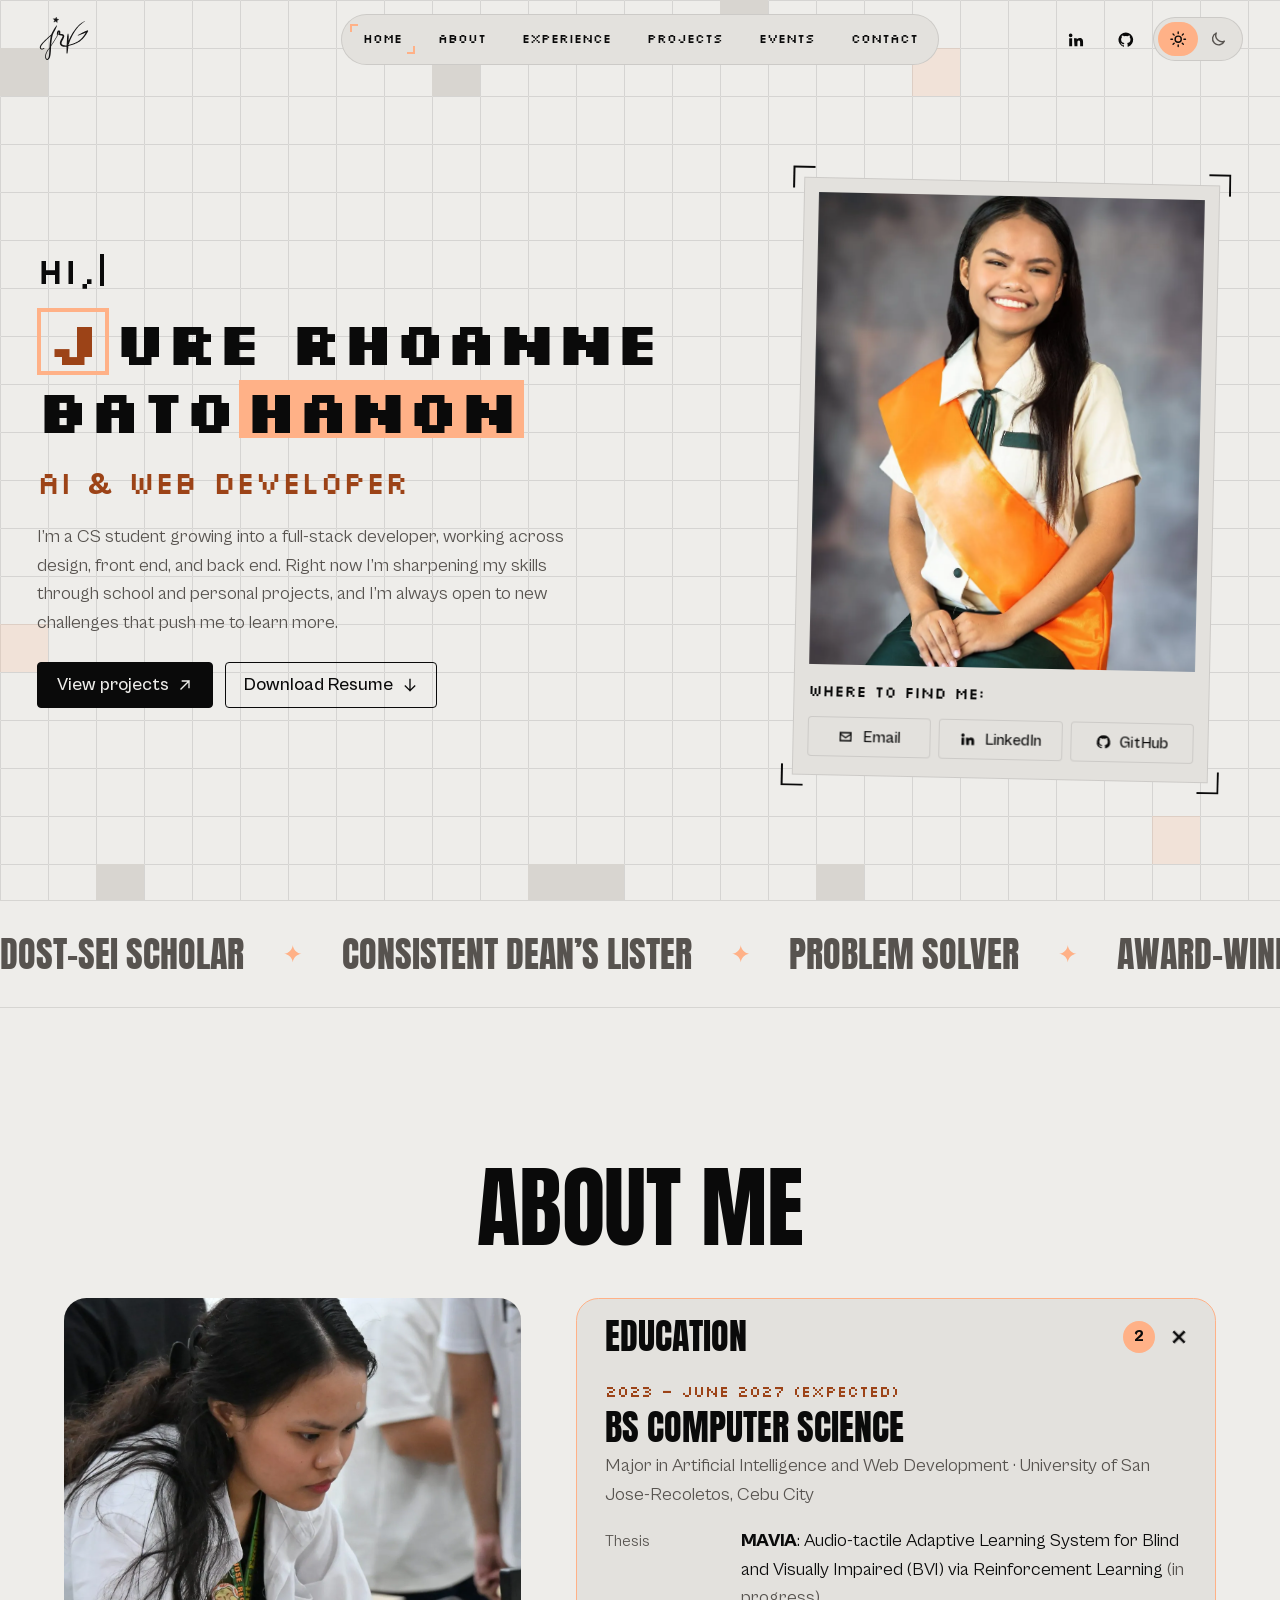
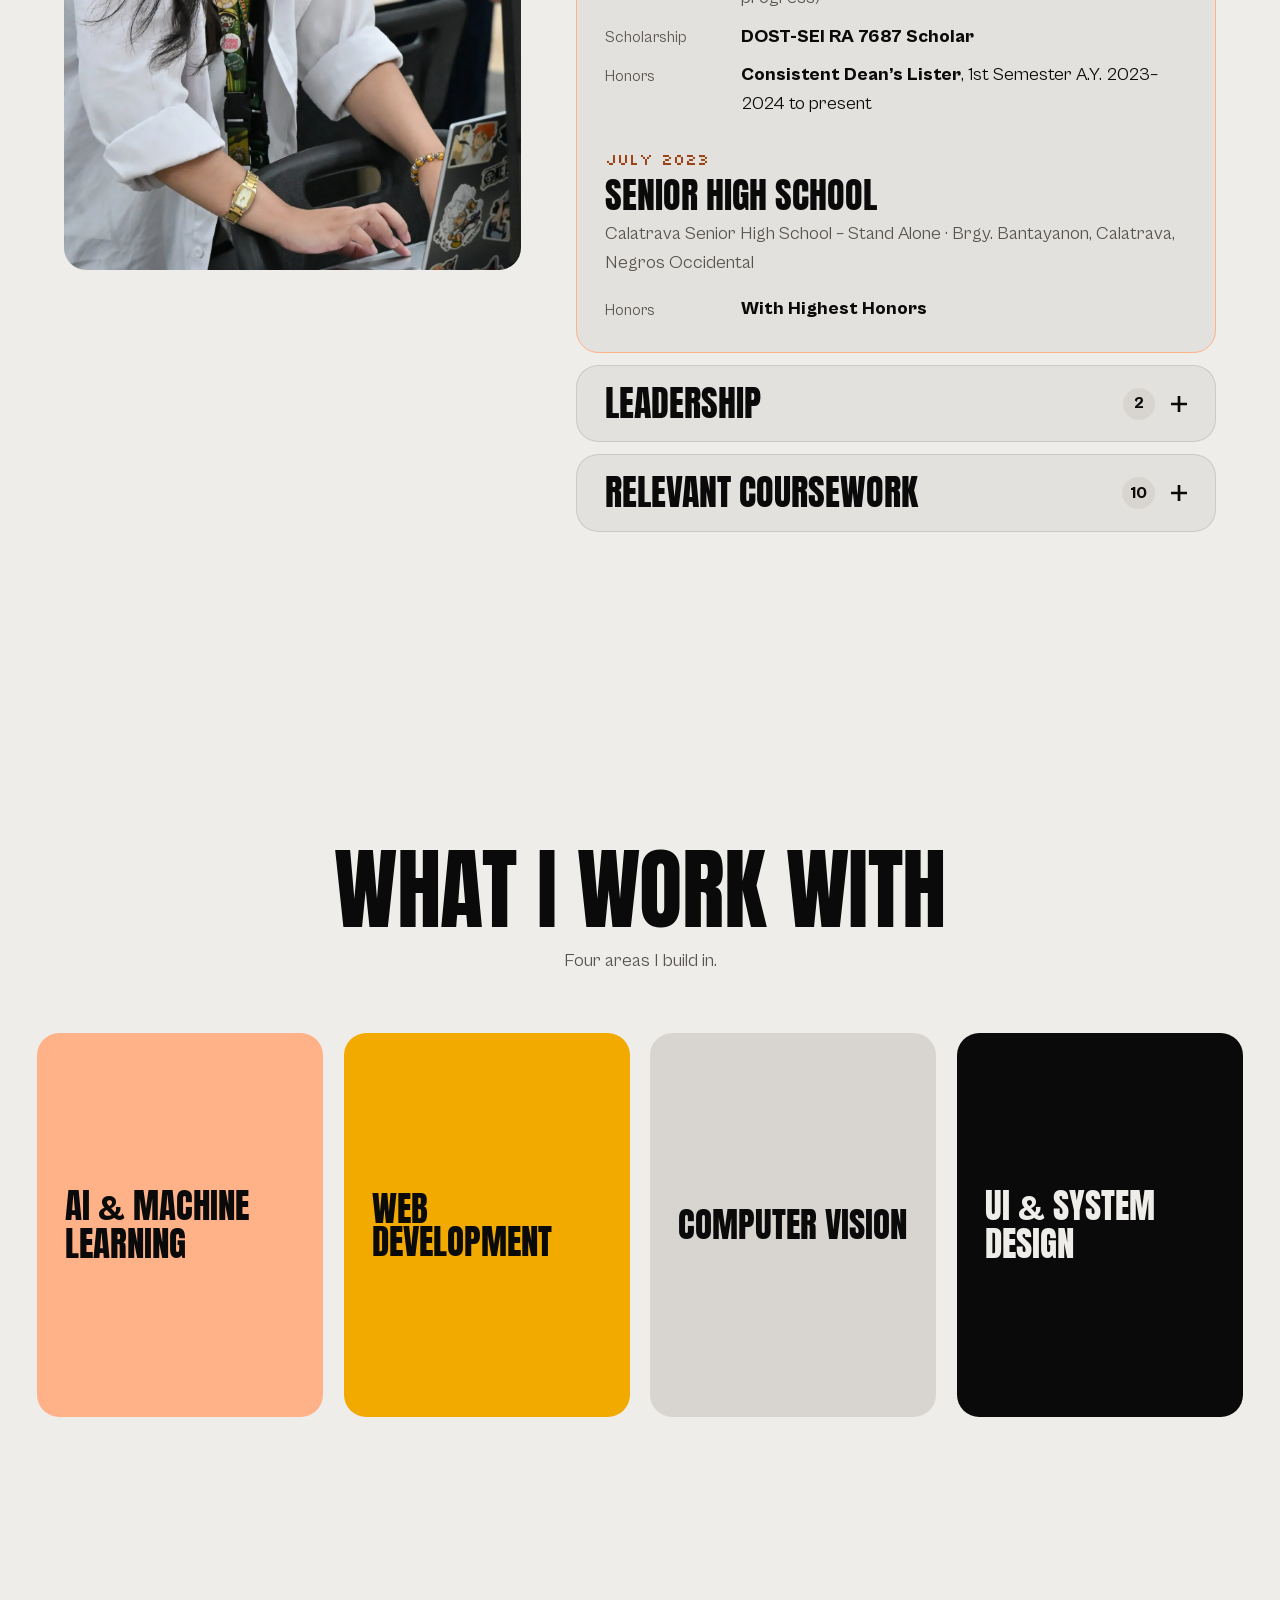
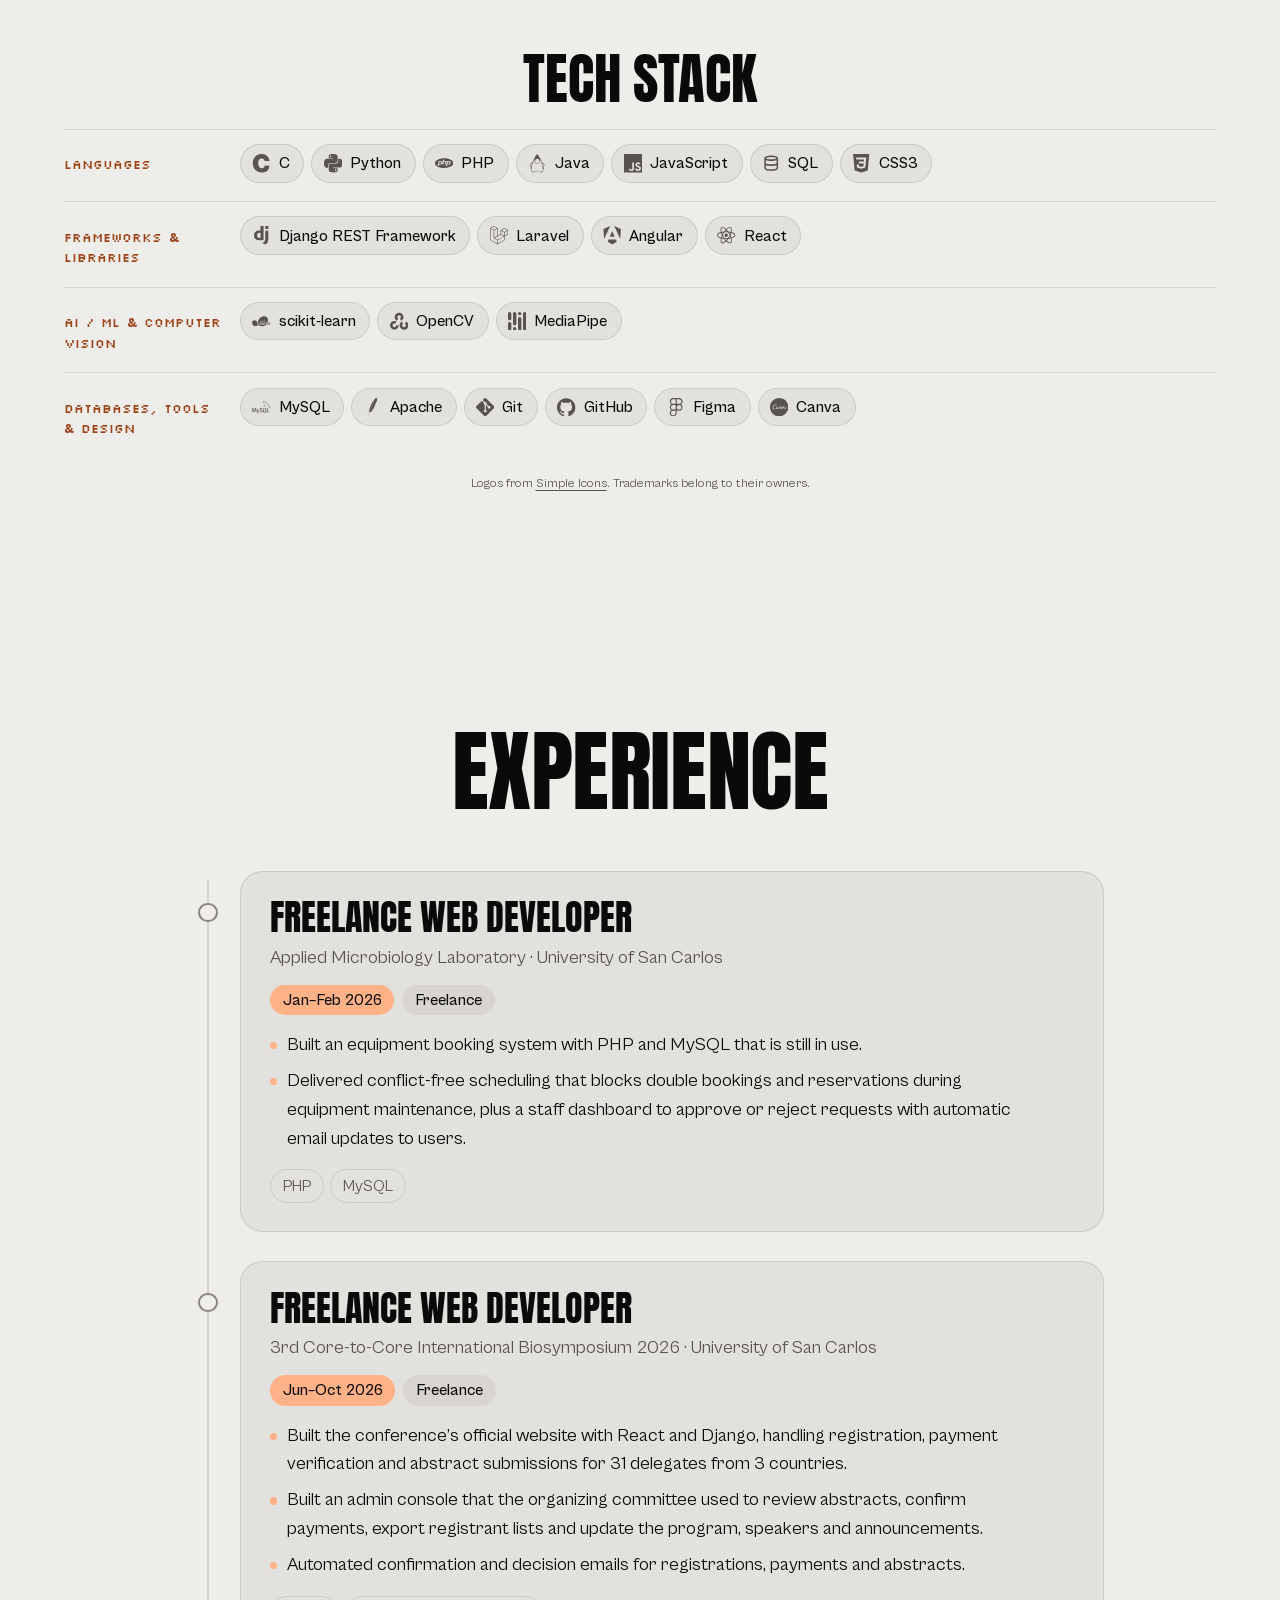
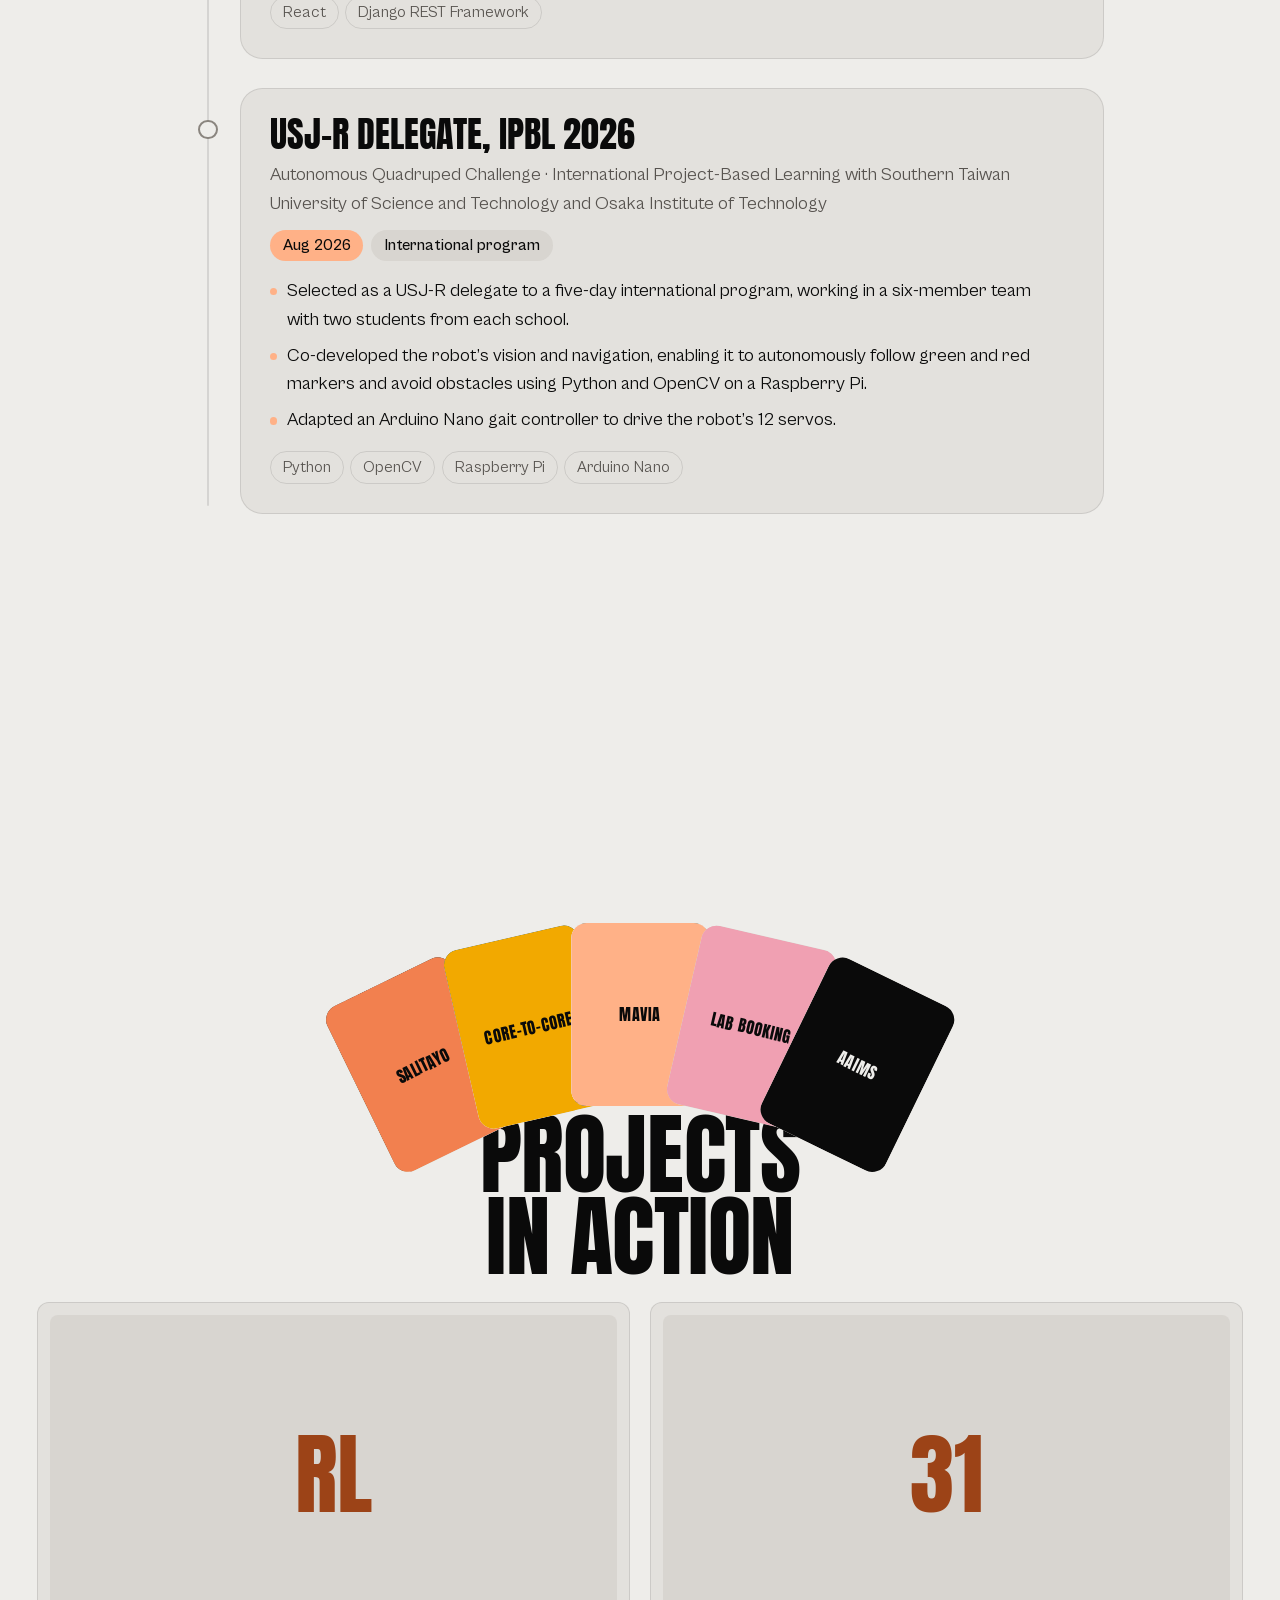
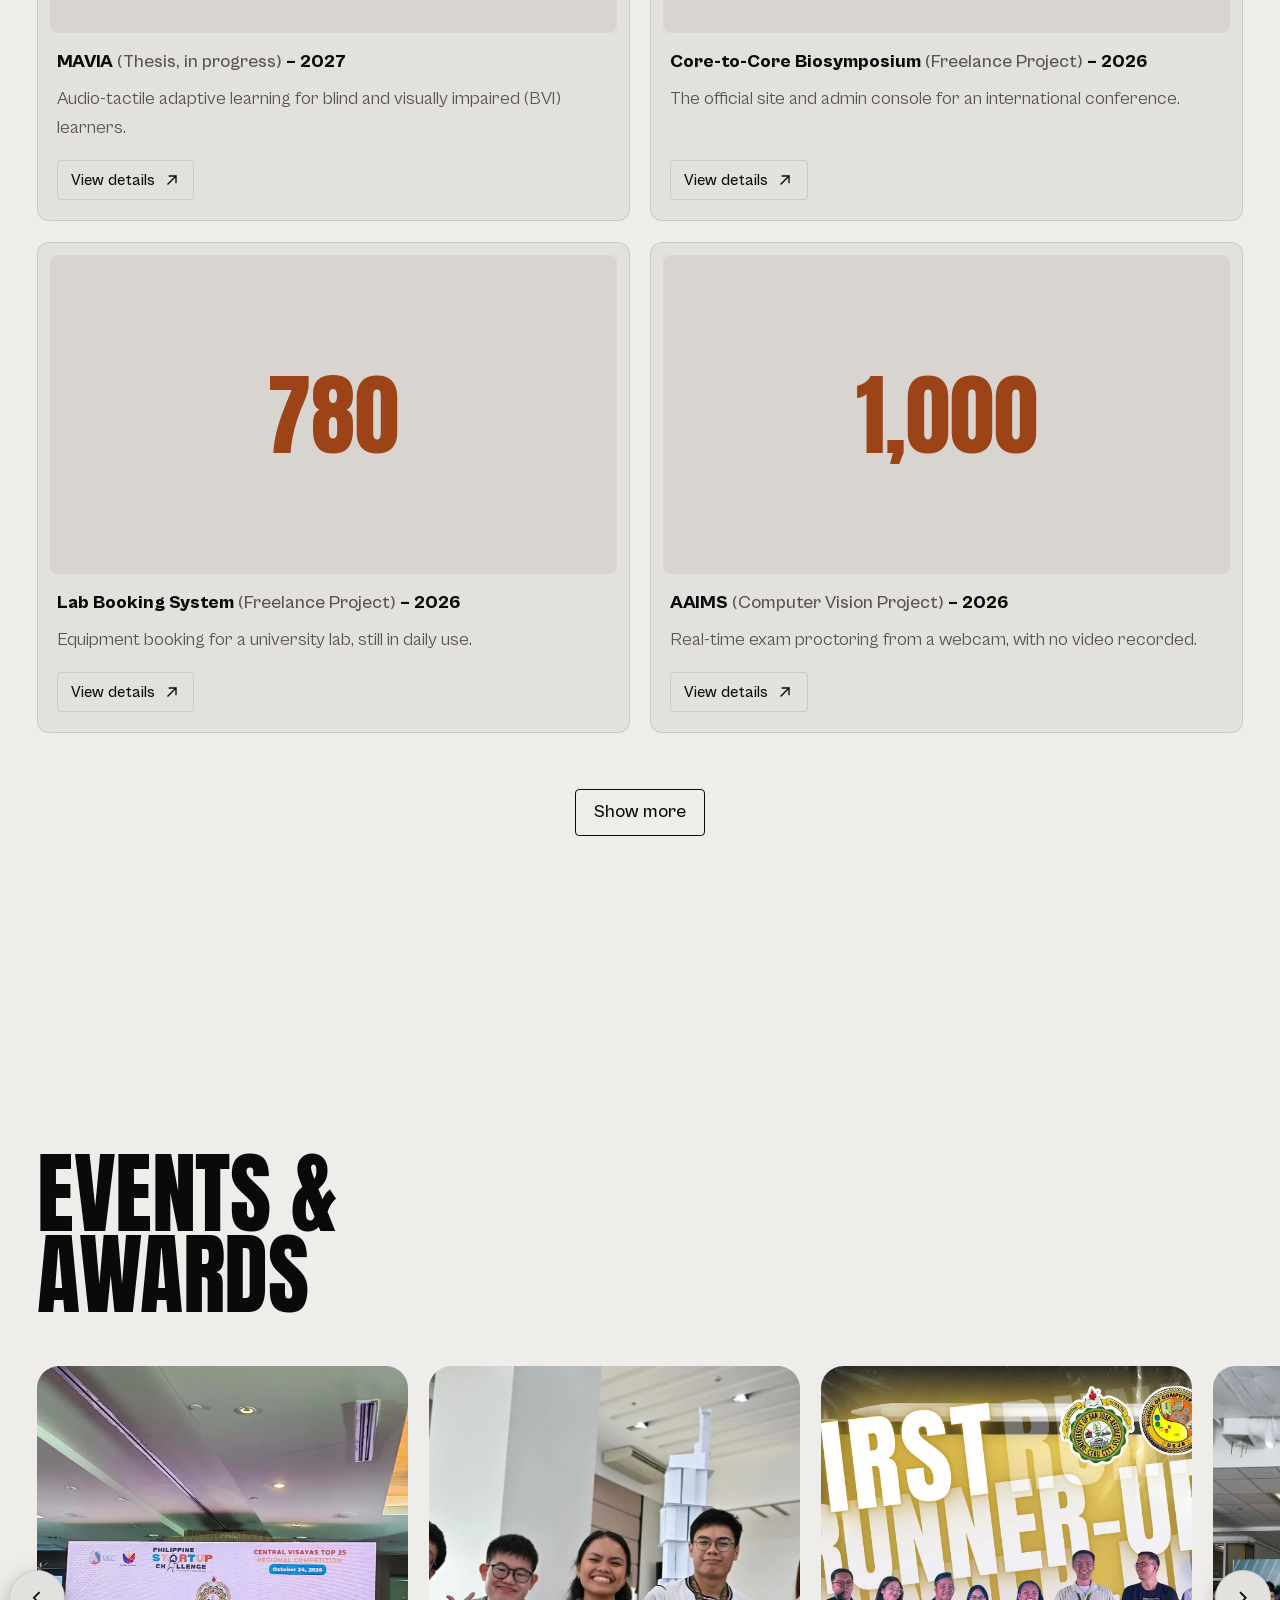
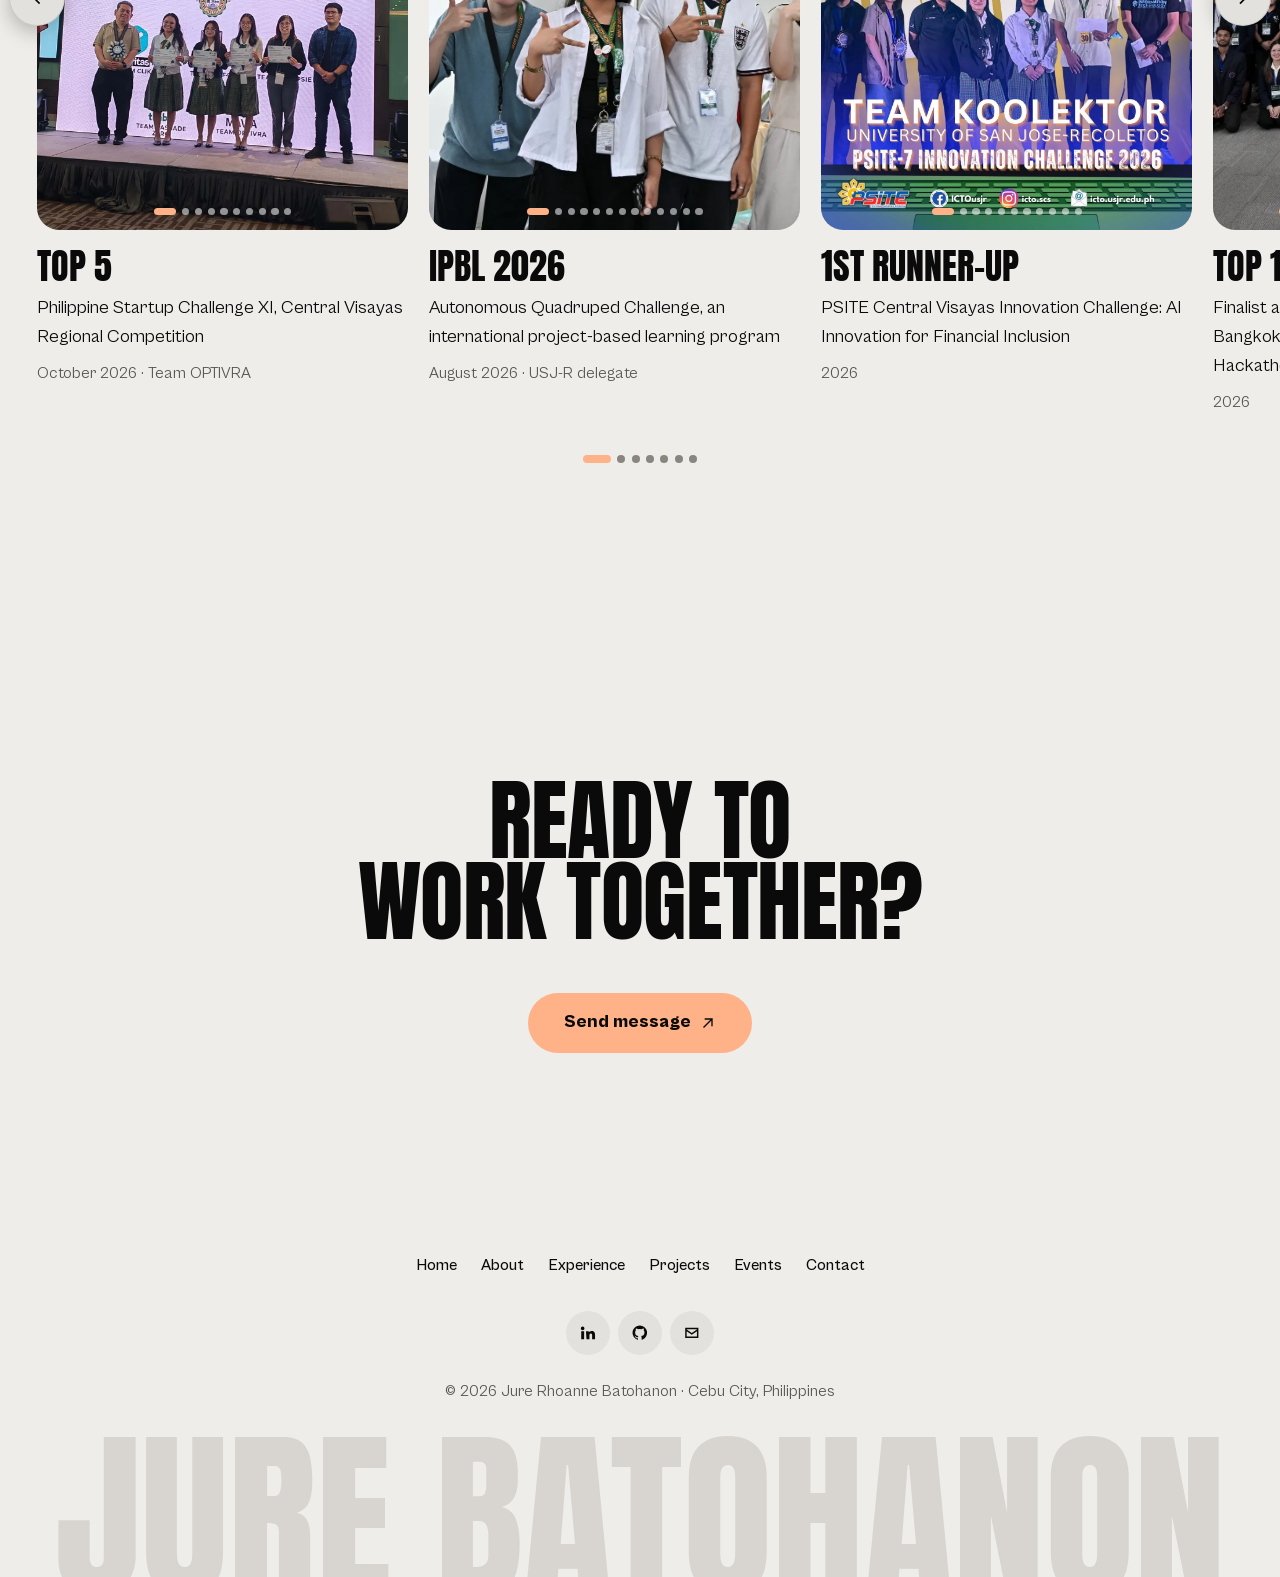
==== commit c11aaf9b: "Combine MAVIA demos into one video, remove stats from project videos, and move event arrows to the c" ====
--- a/index.html
+++ b/index.html
@@ -332,7 +332,7 @@
         <article class="work">
           <figure class="work__media slot" data-slot>
             <span class="slot__fallback slot__fallback--stat" aria-hidden="true"><b>RL</b></span>
-            <video src="assets/video/projects/mavia.mp4" poster="assets/img/projects/mavia-poster.webp" width="1920" height="1080" muted loop playsinline preload="none" data-autoplay aria-label="MAVIA demo: a lesson PDF becomes concepts, versions, questions and a learning path; the teacher approves and publishes it; a learner answers on the braille keypad, misses, hears a simpler explanation, and answers correctly. Every spoken line is captioned on screen." onerror="this.parentNode.classList.add('is-empty')"></video>
+            <video src="assets/video/projects/mavia.mp4" poster="assets/img/projects/mavia-poster.webp" width="1920" height="1080" muted loop playsinline preload="none" data-autoplay aria-label="MAVIA demo: a lesson PDF becomes concepts, versions, questions and a learning path. In the real teacher web app, the lesson is uploaded, reviewed and published as narrated audio. In the real learner phone app, a learner answers on the braille keypad, misses, hears a simpler explanation, and answers correctly. It ends with the goal: a full science learning path that adapts lesson by lesson. Every spoken line is captioned on screen." onerror="this.parentNode.classList.add('is-empty')"></video>
           </figure>
           <h3 class="work__title">MAVIA <span class="work__type">(Thesis, in progress)</span> – 2027</h3>
           <p class="work__line">Audio-tactile adaptive learning for blind and visually impaired (BVI) learners.</p>
@@ -495,12 +495,11 @@
     <section class="events" id="events" aria-labelledby="events-title">
       <div class="events__head">
         <h2 id="events-title" class="title" data-rise>EVENTS &amp;<br>AWARDS</h2>
-        <div class="events__nav">
-          <button class="round" type="button" data-prev aria-label="Previous event"><svg aria-hidden="true" style="transform:rotate(180deg)"><use href="#chev"/></svg></button>
-          <button class="round" type="button" data-next aria-label="Next event"><svg aria-hidden="true"><use href="#chev"/></svg></button>
-        </div>
-      </div>
-
+      </div>
+
+      <div class="carousel-wrap">
+      <button class="round carousel__arrow carousel__arrow--prev" type="button" data-prev aria-label="Previous event"><svg aria-hidden="true" style="transform:rotate(180deg)"><use href="#chev"/></svg></button>
+      <button class="round carousel__arrow carousel__arrow--next" type="button" data-next aria-label="Next event"><svg aria-hidden="true"><use href="#chev"/></svg></button>
       <ul class="carousel" data-carousel aria-label="Events and awards">
         <li class="event">
           <button class="event__open" type="button" data-event aria-label="Open Philippine Startup Challenge XI photos and details">
@@ -590,6 +589,7 @@
           </template>
         </li>
       </ul>
+      </div>
       <div class="carousel__dots" data-dots aria-hidden="true"></div>
     </section>
 
--- a/assets/css/tokens.css
+++ b/assets/css/tokens.css
@@ -46,6 +46,7 @@
   Night with a sunset.
   --accent   sunset peach: pills, highlights (always with --on-accent text)
   --sun      sunset yellow: dots, small marks
+  --ember / --dusk  deeper orange and pink from the same sunset: project fan card colours
   --dim      the resting colour of inactive display words
 */
 :root {
@@ -60,6 +61,8 @@
   --accent-text: #ffbf9e;
   --on-accent: #0a0a0a;
   --sun: #ffcf5a;
+  --ember: #ff9466;
+  --dusk: #f5a8b8;
   color-scheme: dark;
 
   --pixel: "Silkscreen", ui-monospace, monospace;
@@ -97,6 +100,8 @@
   --accent-text: #9c4317;
   --on-accent: #0a0a0a;
   --sun: #f2a900;
+  --ember: #f2804f;
+  --dusk: #f0a0b2;
   color-scheme: light;
 }
 
@@ -113,6 +118,8 @@
   --accent-text: #9c4317;
     --on-accent: #0a0a0a;
     --sun: #f2a900;
+    --ember: #f2804f;
+    --dusk: #f0a0b2;
     color-scheme: light;
   }
 }
--- a/assets/css/site.css
+++ b/assets/css/site.css
@@ -524,6 +524,12 @@
   transition-delay: calc((3 - var(--n) * var(--n) / 3) * 40ms);
 }
 .fan__card > img { object-position: 0 0; }
+/* each card a different colour from the sunset, peach stays in the middle */
+.fan__card:nth-child(1) { --card: var(--ember); }
+.fan__card:nth-child(2) { --card: var(--sun); }
+.fan__card:nth-child(4) { --card: var(--dusk); }
+.fan__card:nth-child(5) { --card: var(--ink); --card-ink: var(--bg); }
+.fan__card .slot__fallback--word { background: var(--card, var(--accent)); color: var(--card-ink, var(--on-accent)); }
 .fan.is-open .fan__card { transform: translateX(-50%) rotate(calc(var(--n) * 13deg)); }
 .fan.is-open .fan__card:hover { transform: translateX(-50%) rotate(calc(var(--n) * 13deg)) translateY(-14px); }
 
@@ -539,9 +545,16 @@
    ========================================================= */
 .events { padding-block: var(--section); }
 .events__head { display: flex; align-items: flex-end; justify-content: space-between; gap: 1.5rem; margin-bottom: clamp(2rem, 1.5rem + 2vw, 3.5rem); }
-.events__nav { display: flex; gap: 0.6rem; }
+/* arrows sit on the left and right edges, centred on the photos (photo height = column width × 5/4) */
+.carousel-wrap { --col: clamp(16rem, 12rem + 14vw, 25rem); position: relative; }
+.carousel__arrow {
+  position: absolute; z-index: 2; top: calc(var(--col) * 0.625); translate: 0 -50%;
+  box-shadow: 0 6px 20px rgb(0 0 0 / 0.25);
+}
+.carousel__arrow--prev { left: 0; margin-left: calc(-1 * min(1.75rem, var(--margin) - 0.25rem)); }
+.carousel__arrow--next { right: 0; margin-right: calc(-1 * min(1.75rem, var(--margin) - 0.25rem)); }
 .carousel {
-  display: grid; grid-auto-flow: column; grid-auto-columns: clamp(16rem, 12rem + 14vw, 25rem); gap: var(--gap);
+  display: grid; grid-auto-flow: column; grid-auto-columns: var(--col); gap: var(--gap);
   overflow-x: auto; overscroll-behavior-x: contain; scroll-snap-type: x mandatory; scroll-behavior: smooth;
   scrollbar-width: none; padding-bottom: 0.5rem; cursor: grab;
   margin-inline: calc(max(var(--margin), (100vw - var(--max)) / 2) * -1);
@@ -696,7 +709,10 @@
   .words__list { gap: 0.6rem; }
   .word__btn { font-size: 7.6vw; }
   .word__chip { display: none; }
-  .carousel { grid-auto-columns: 78vw; }
+  .carousel-wrap { --col: 78vw; }
+  .carousel__arrow { width: 2.75rem; height: 2.75rem; }
+  .carousel__arrow--prev { margin-left: 0.5rem; }
+  .carousel__arrow--next { margin-right: 0.5rem; }
   .events__head { align-items: flex-start; flex-direction: column; }
   
   .fan { height: 9.5rem; }
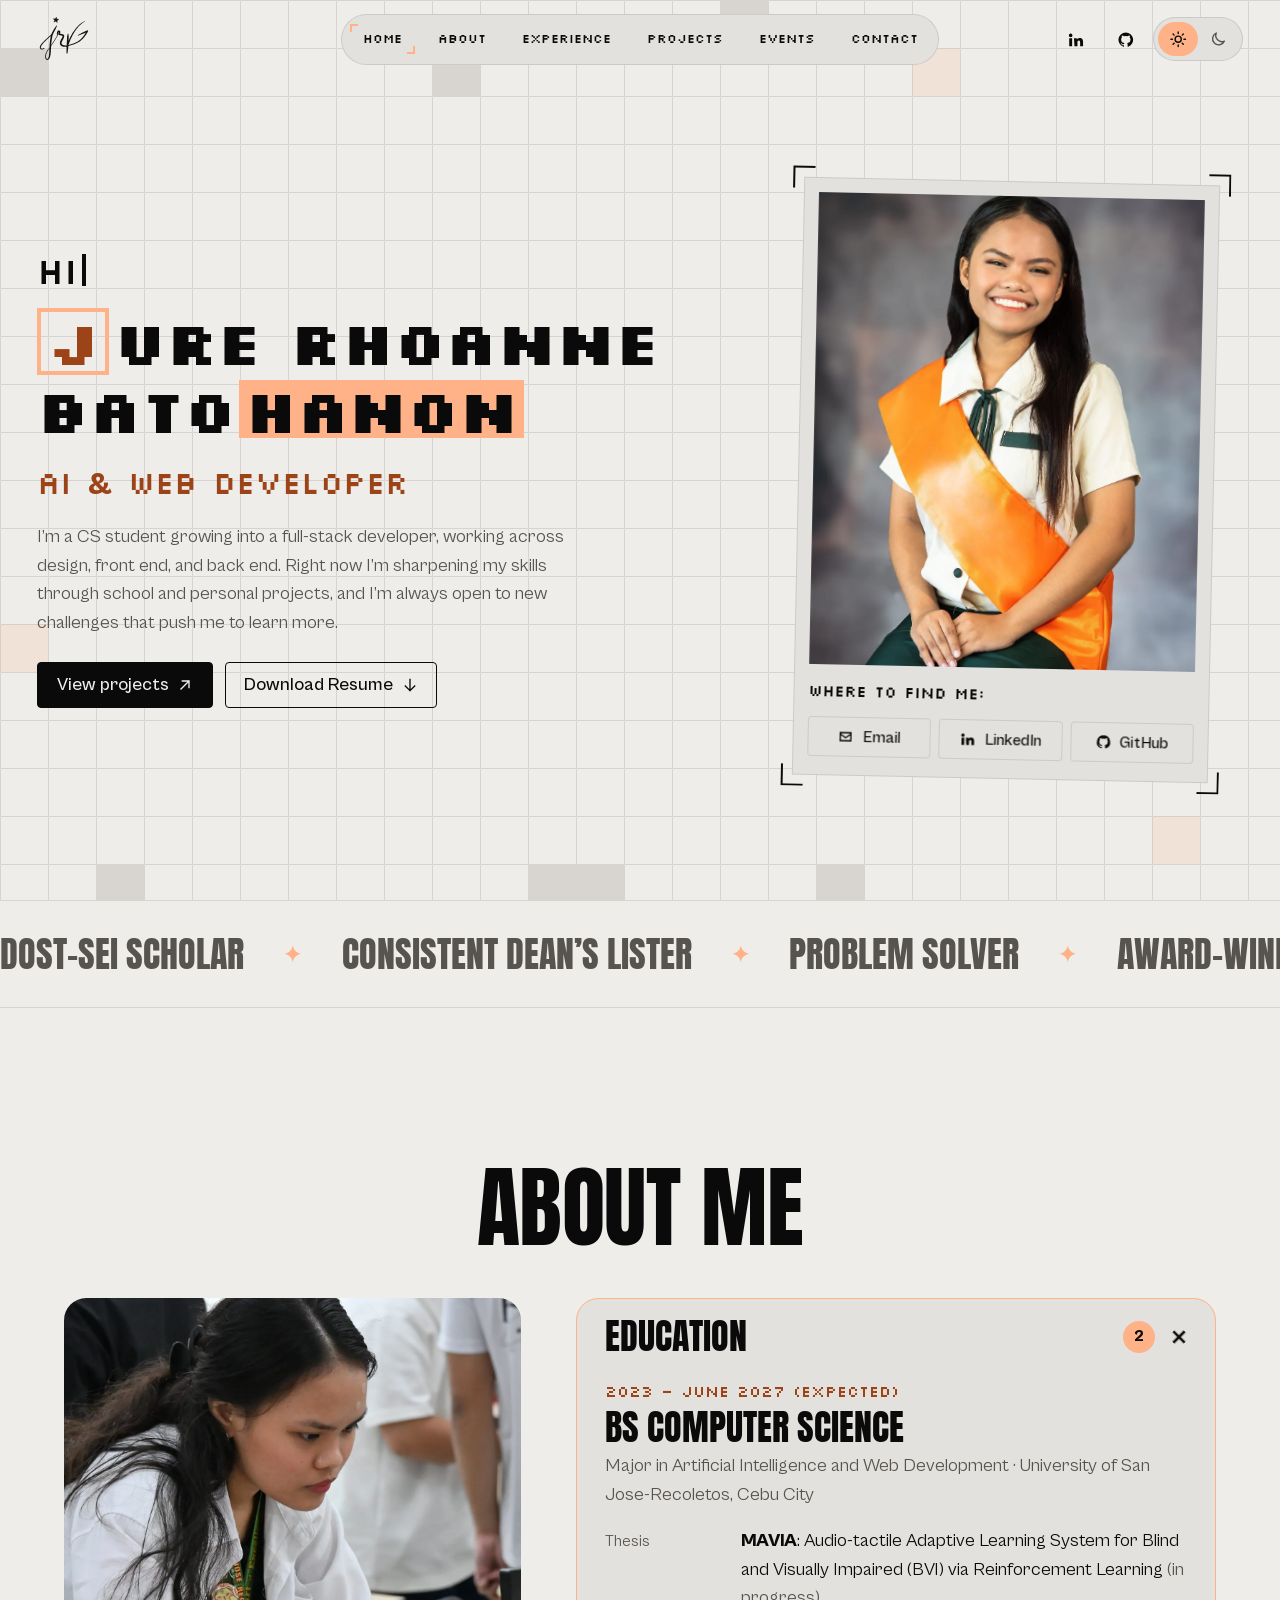
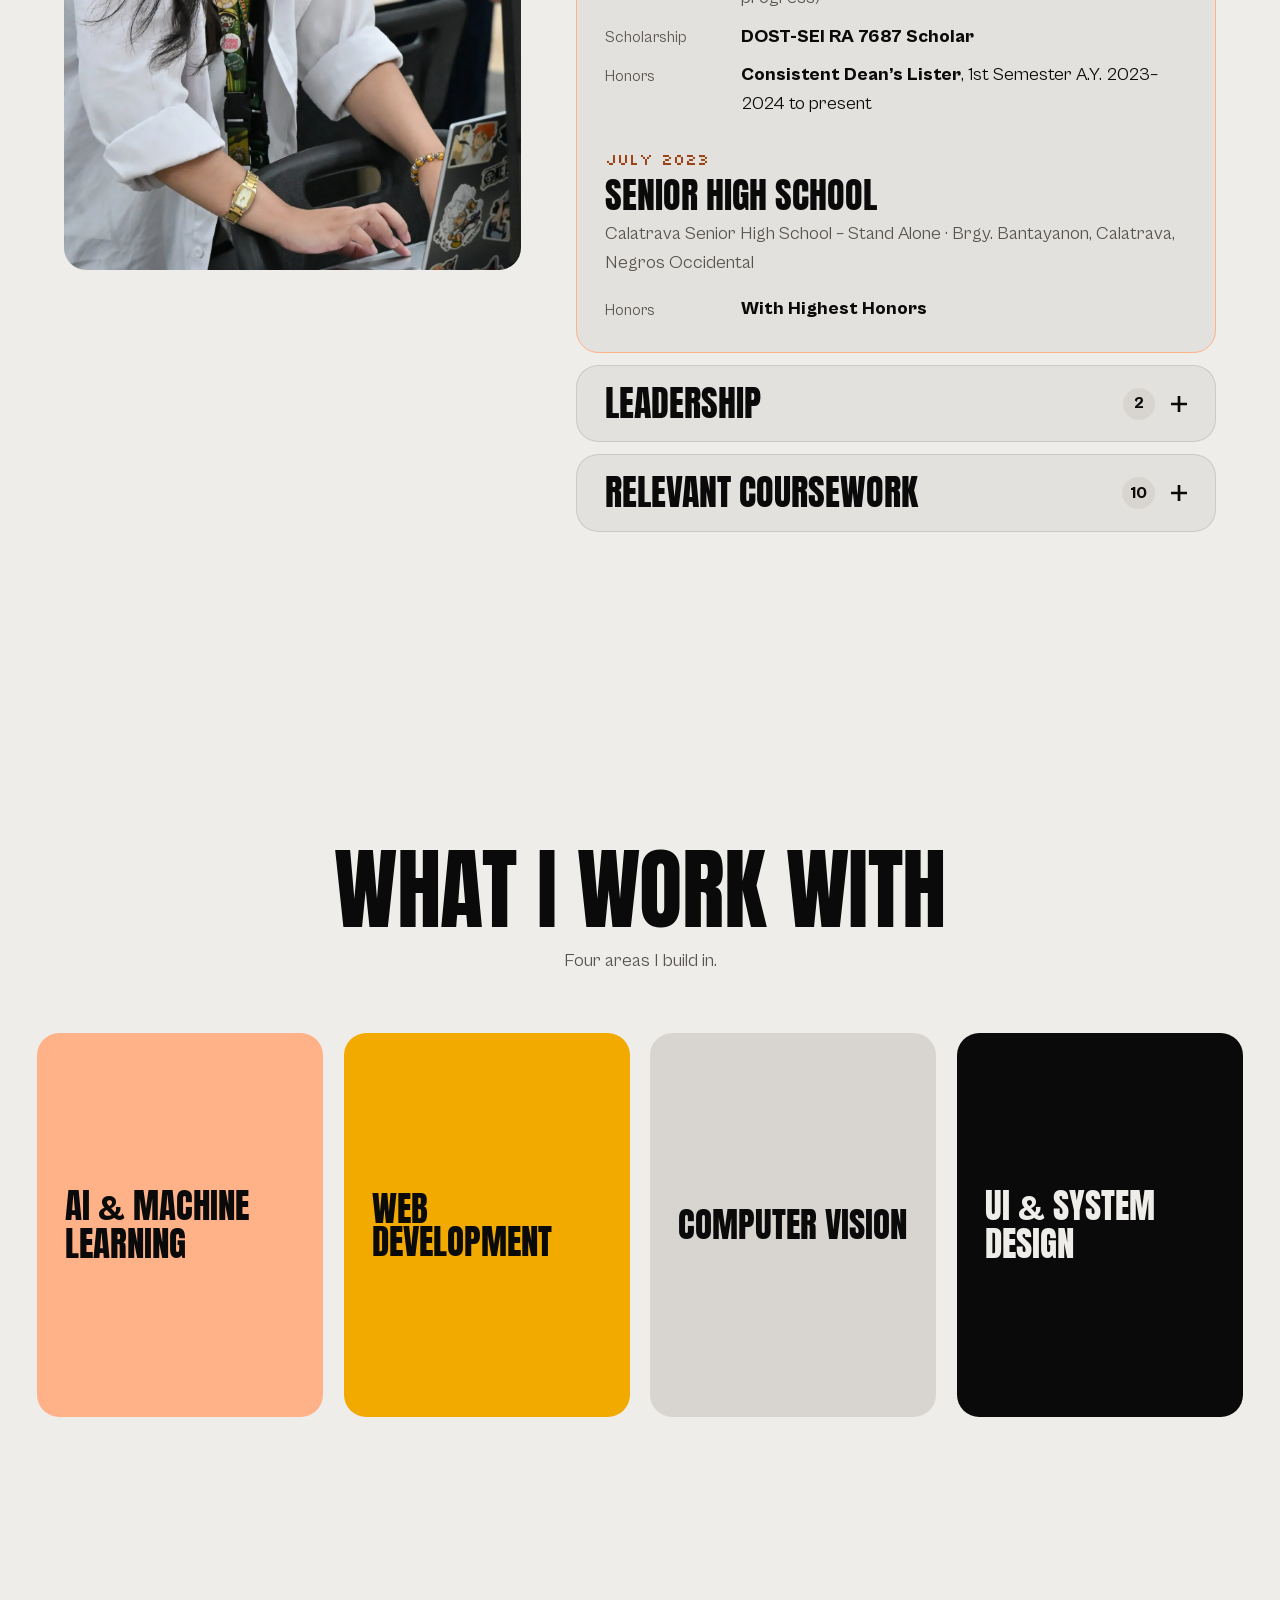
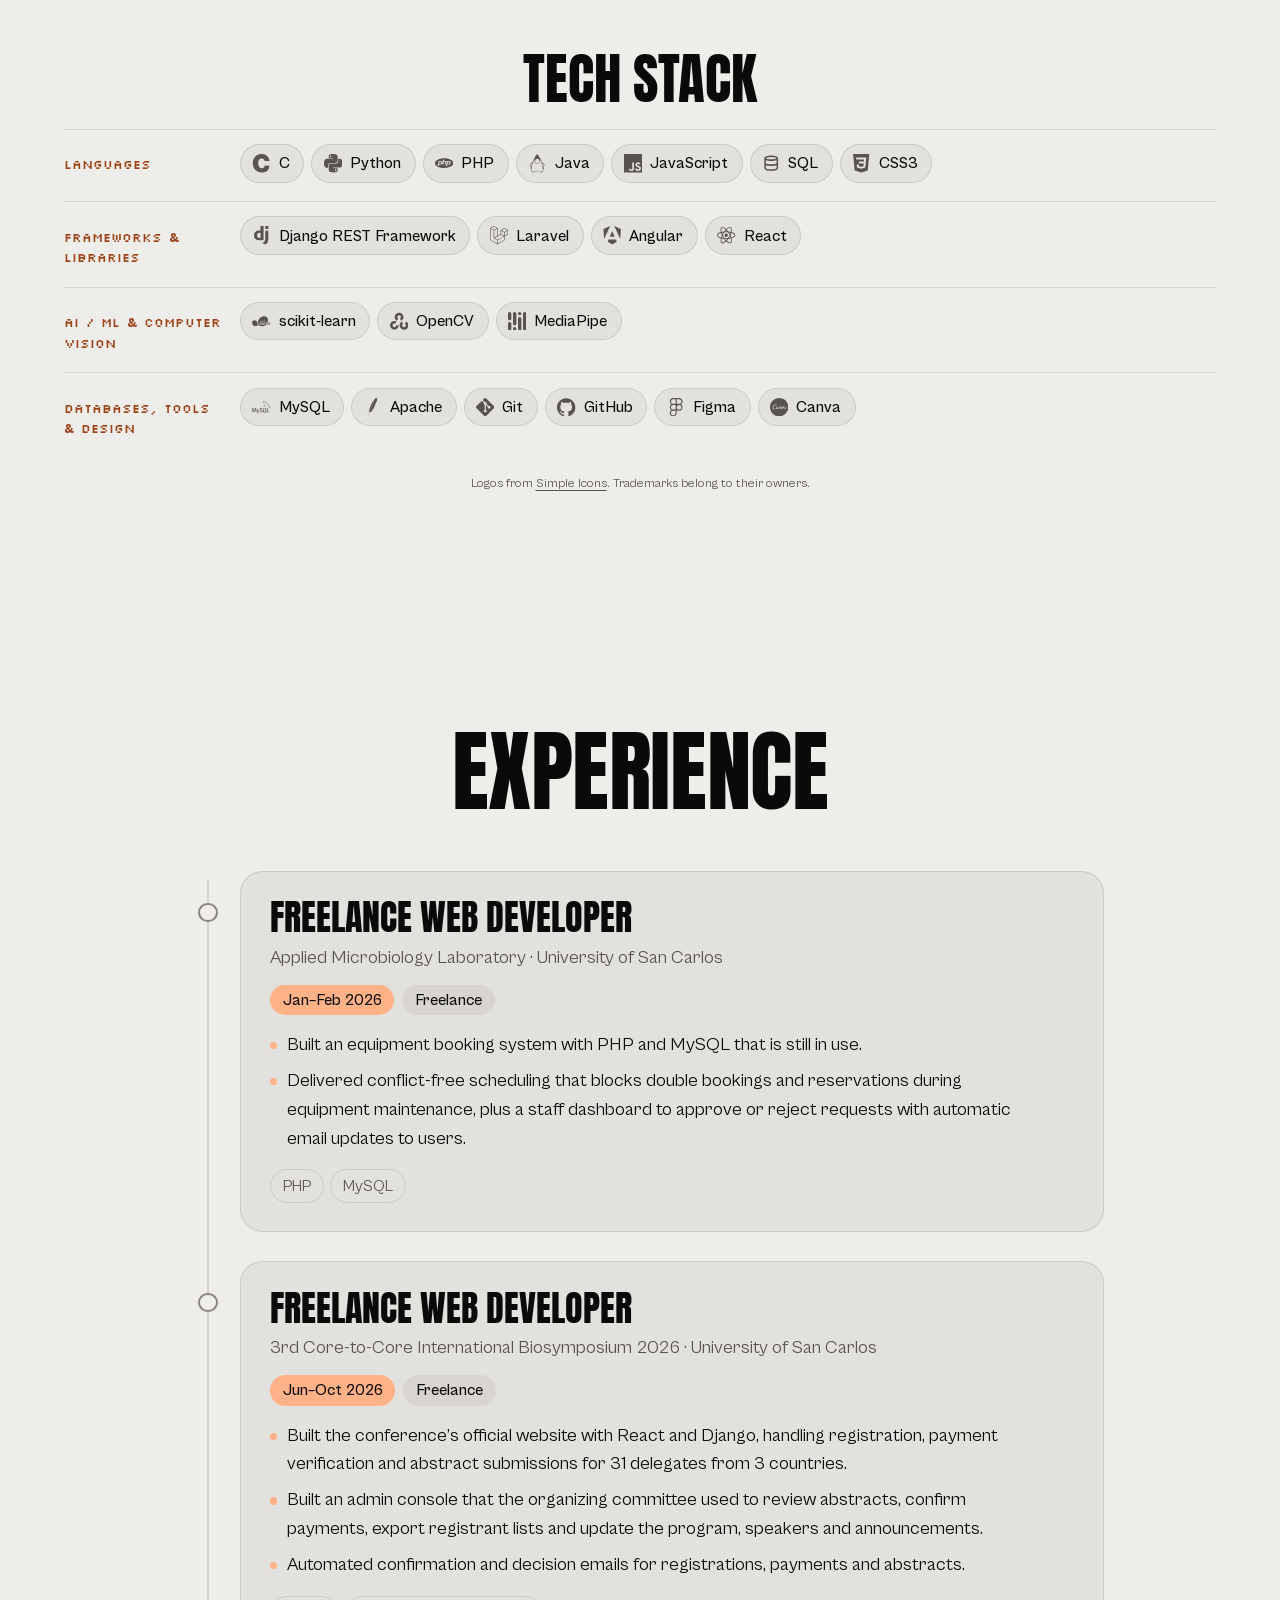
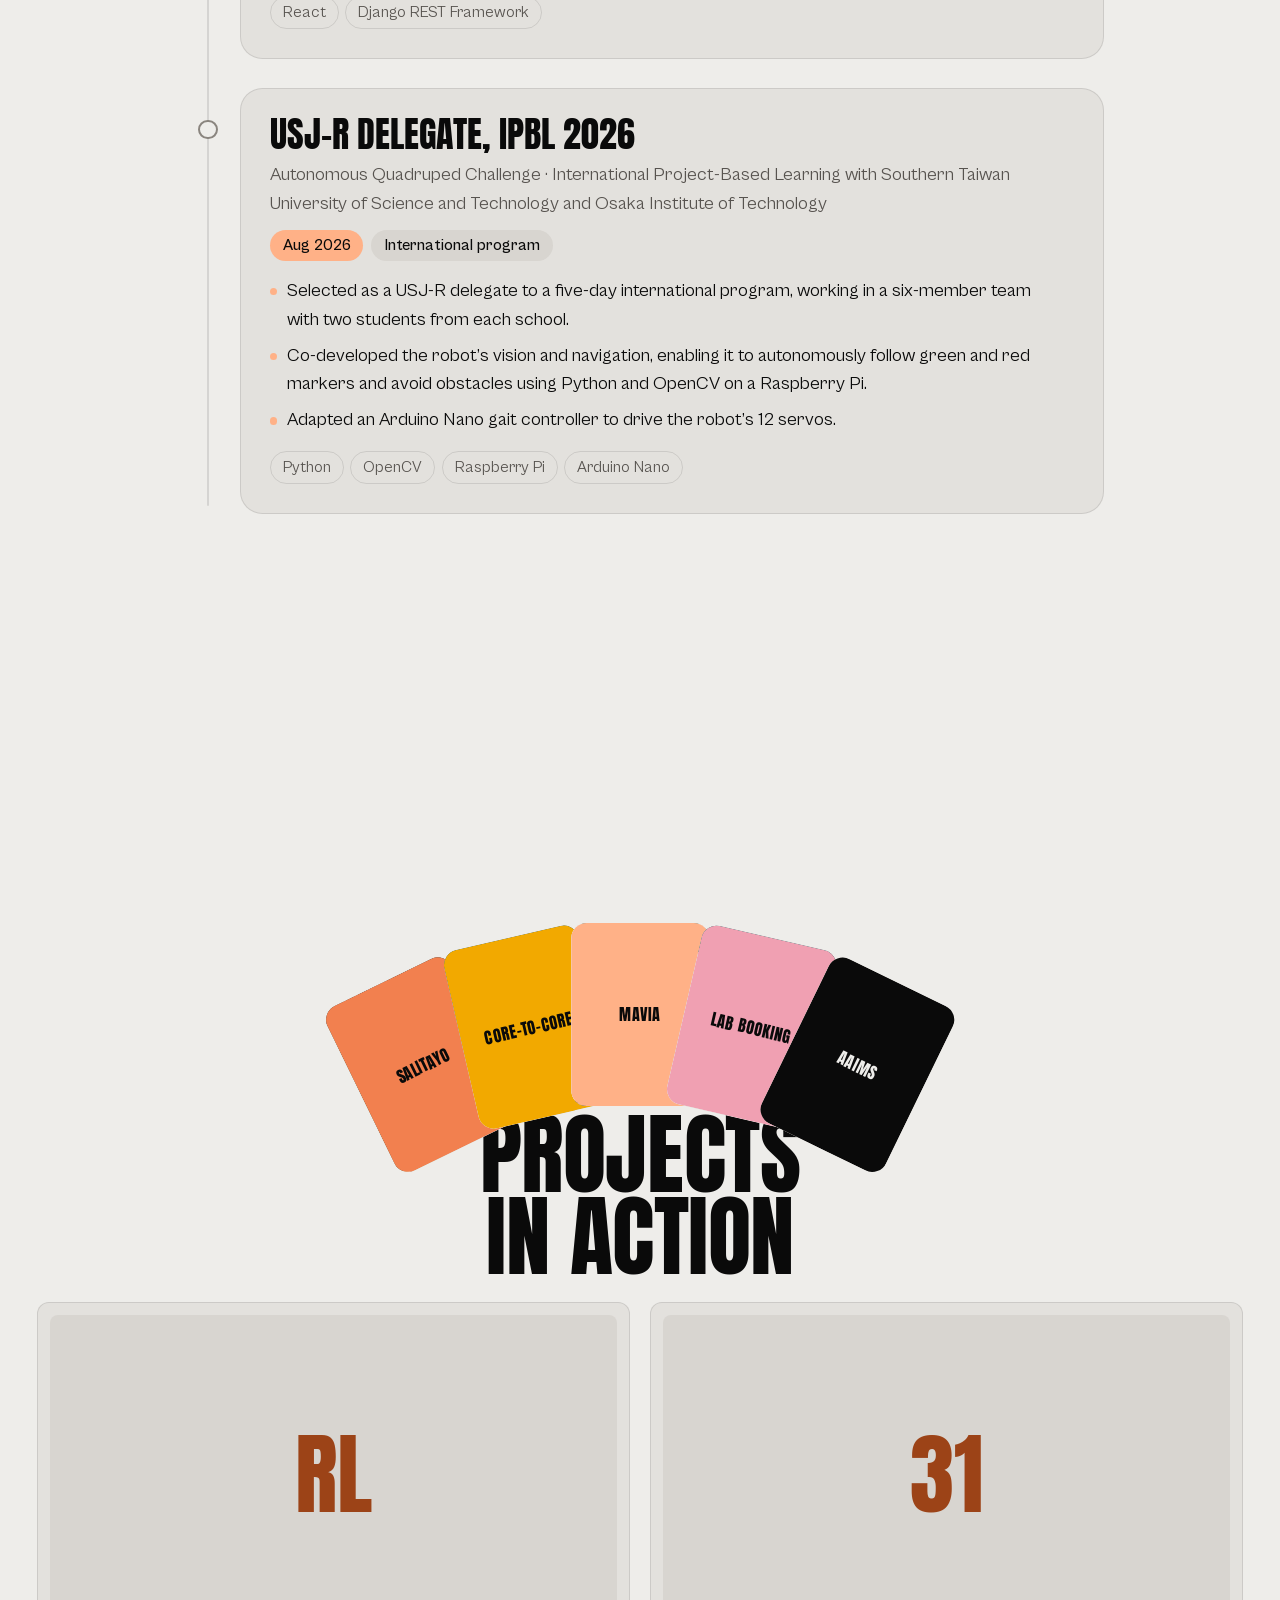
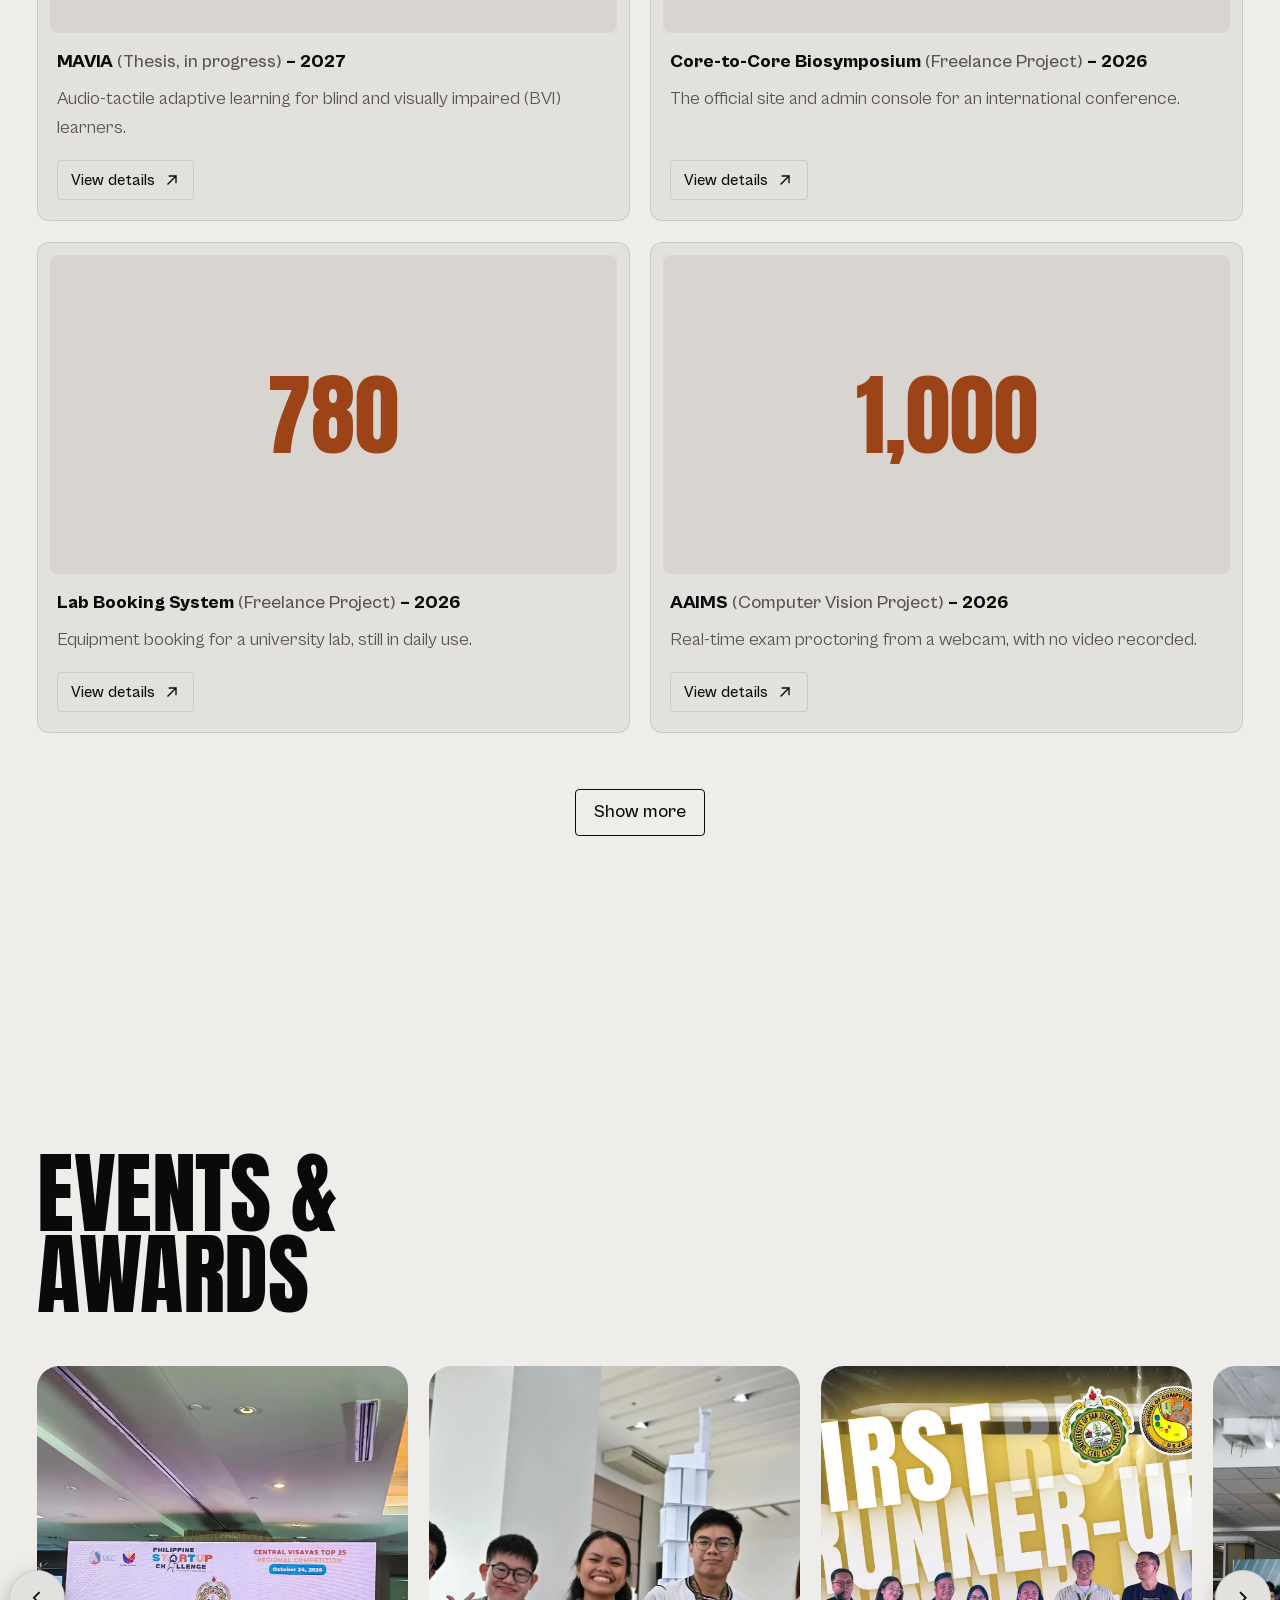
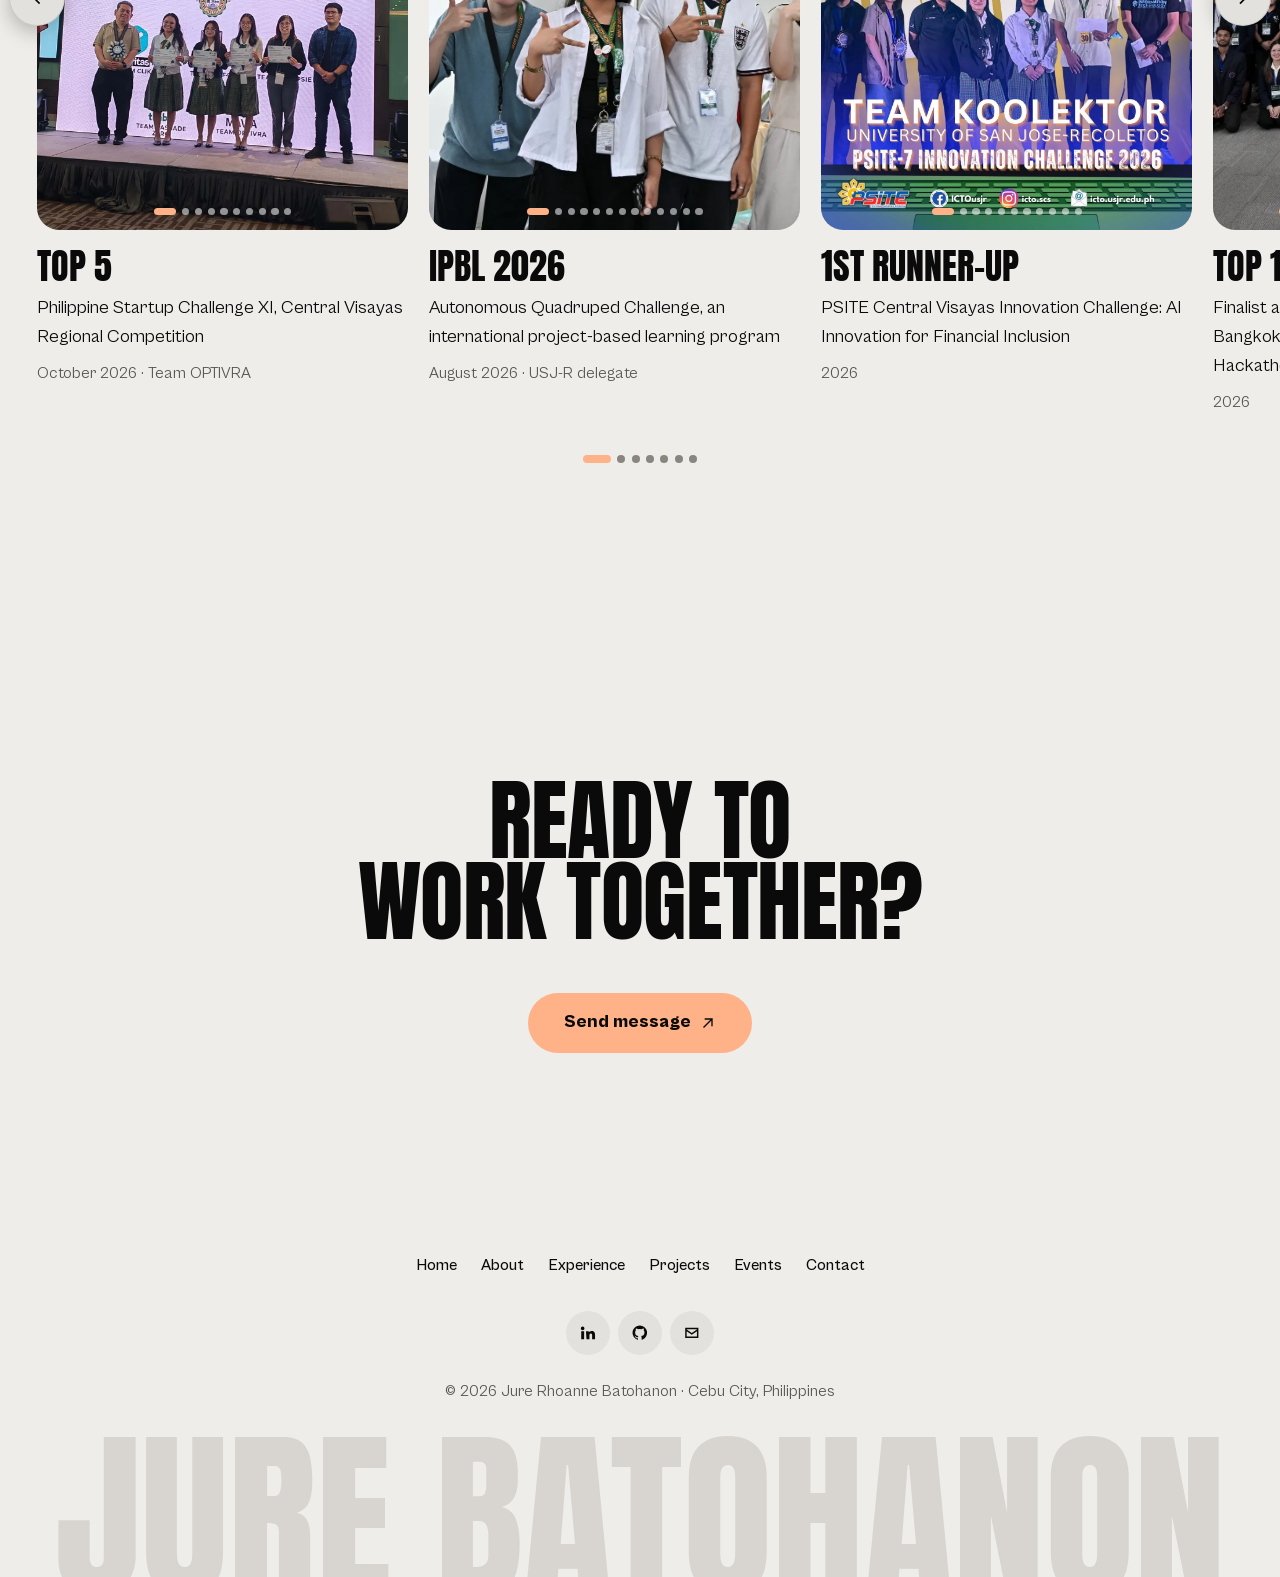
==== commit f3778fde: "Version video and thumbnail links so browsers load the new versions" ====
--- a/index.html
+++ b/index.html
@@ -332,7 +332,7 @@
         <article class="work">
           <figure class="work__media slot" data-slot>
             <span class="slot__fallback slot__fallback--stat" aria-hidden="true"><b>RL</b></span>
-            <video src="assets/video/projects/mavia.mp4" poster="assets/img/projects/mavia-poster.webp" width="1920" height="1080" muted loop playsinline preload="none" data-autoplay aria-label="MAVIA demo: a lesson PDF becomes concepts, versions, questions and a learning path. In the real teacher web app, the lesson is uploaded, reviewed and published as narrated audio. In the real learner phone app, a learner answers on the braille keypad, misses, hears a simpler explanation, and answers correctly. It ends with the goal: a full science learning path that adapts lesson by lesson. Every spoken line is captioned on screen." onerror="this.parentNode.classList.add('is-empty')"></video>
+            <video src="assets/video/projects/mavia.mp4?v=2" poster="assets/img/projects/mavia-poster.webp?v=2" width="1920" height="1080" muted loop playsinline preload="none" data-autoplay aria-label="MAVIA demo: a lesson PDF becomes concepts, versions, questions and a learning path. In the real teacher web app, the lesson is uploaded, reviewed and published as narrated audio. In the real learner phone app, a learner answers on the braille keypad, misses, hears a simpler explanation, and answers correctly. It ends with the goal: a full science learning path that adapts lesson by lesson. Every spoken line is captioned on screen." onerror="this.parentNode.classList.add('is-empty')"></video>
           </figure>
           <h3 class="work__title">MAVIA <span class="work__type">(Thesis, in progress)</span> – 2027</h3>
           <p class="work__line">Audio-tactile adaptive learning for blind and visually impaired (BVI) learners.</p>
@@ -349,7 +349,7 @@
         <article class="work">
           <figure class="work__media slot" data-slot>
             <span class="slot__fallback slot__fallback--stat" aria-hidden="true"><b>31</b></span>
-            <video src="assets/video/projects/core-to-core.mp4" poster="assets/img/projects/core-to-core-poster.webp" width="1920" height="1080" muted loop playsinline preload="none" data-autoplay aria-label="Core-to-Core demo: a delegate registers and uploads an abstract, the committee accepts it, confirms the payment and exports the registrant list, the decision email arrives, and a pinned announcement appears on the public site. All delegate data shown is fictional." onerror="this.parentNode.classList.add('is-empty')"></video>
+            <video src="assets/video/projects/core-to-core.mp4?v=2" poster="assets/img/projects/core-to-core-poster.webp?v=2" width="1920" height="1080" muted loop playsinline preload="none" data-autoplay aria-label="Core-to-Core demo: a delegate registers and uploads an abstract, the committee accepts it, confirms the payment and exports the registrant list, the decision email arrives, and a pinned announcement appears on the public site. All delegate data shown is fictional." onerror="this.parentNode.classList.add('is-empty')"></video>
           </figure>
           <h3 class="work__title">Core-to-Core Biosymposium <span class="work__type">(Freelance Project)</span> – 2026</h3>
           <p class="work__line">The official site and admin console for an international conference.</p>
@@ -391,7 +391,7 @@
         <article class="work">
           <figure class="work__media slot" data-slot>
             <span class="slot__fallback slot__fallback--stat" aria-hidden="true"><b>780</b></span>
-            <video src="assets/video/projects/lab-booking.mp4" poster="assets/img/projects/lab-booking-poster.webp" width="1920" height="1080" muted loop playsinline preload="none" data-autoplay aria-label="Lab Booking System demo: a booker is blocked from a slot under maintenance, picks a free slot on the day timetable and submits, lab staff approve the request from the admin queue, and the approval email arrives. All names and emails shown are fictional." onerror="this.parentNode.classList.add('is-empty')"></video>
+            <video src="assets/video/projects/lab-booking.mp4?v=2" poster="assets/img/projects/lab-booking-poster.webp?v=2" width="1920" height="1080" muted loop playsinline preload="none" data-autoplay aria-label="Lab Booking System demo: a booker is blocked from a slot under maintenance, picks a free slot on the day timetable and submits, lab staff approve the request from the admin queue, and the approval email arrives. All names and emails shown are fictional." onerror="this.parentNode.classList.add('is-empty')"></video>
           </figure>
           <h3 class="work__title">Lab Booking System <span class="work__type">(Freelance Project)</span> – 2026</h3>
           <p class="work__line">Equipment booking for a university lab, still in daily use.</p>
@@ -409,7 +409,7 @@
         <article class="work">
           <figure class="work__media slot" data-slot>
             <span class="slot__fallback slot__fallback--stat" aria-hidden="true"><b>1,000</b></span>
-            <video src="assets/video/projects/aaims.mp4" poster="assets/img/projects/aaims-poster.webp" width="1280" height="720" muted loop playsinline preload="none" data-autoplay aria-label="AAIMS demo, with the app running live on the developer's webcam: the student acknowledges the notice, the proctor opens a session and calibrates, the dashboard flags a head turn, the face leaving the frame and repeated mouth movement, and the integrity log is exported as a CSV." onerror="this.parentNode.classList.add('is-empty')"></video>
+            <video src="assets/video/projects/aaims.mp4?v=2" poster="assets/img/projects/aaims-poster.webp?v=2" width="1280" height="720" muted loop playsinline preload="none" data-autoplay aria-label="AAIMS demo, with the app running live on the developer's webcam: the student acknowledges the notice, the proctor opens a session and calibrates, the dashboard flags a head turn, the face leaving the frame and repeated mouth movement, and the integrity log is exported as a CSV." onerror="this.parentNode.classList.add('is-empty')"></video>
           </figure>
           <h3 class="work__title">AAIMS <span class="work__type">(Computer Vision Project)</span> – 2026</h3>
           <p class="work__line">Real-time exam proctoring from a webcam, with no video recorded.</p>
@@ -428,7 +428,7 @@
         <article class="work" data-extra>
           <figure class="work__media slot" data-slot>
             <span class="slot__fallback slot__fallback--stat" aria-hidden="true"><b>85.8%</b></span>
-            <video src="assets/video/projects/salitayo.mp4" poster="assets/img/projects/salitayo-poster.webp" width="1920" height="1080" muted loop playsinline preload="none" data-autoplay aria-label="SALITAyo launch video, recorded in the real app with sample input: a learner types 'I recieved the leter and it was the begining of thhe story.', the Writing Assistant underlines four errors and names each type with a reason, the learner picks 'letter' over the suggested 'later' and applies it; then a Filipino sentence, a context check against a reference passage, the five-step pipeline, an example Reading Restructurer output, and a Word Proficiency speaking session. Team project." onerror="this.parentNode.classList.add('is-empty')"></video>
+            <video src="assets/video/projects/salitayo.mp4?v=2" poster="assets/img/projects/salitayo-poster.webp?v=2" width="1920" height="1080" muted loop playsinline preload="none" data-autoplay aria-label="SALITAyo launch video, recorded in the real app with sample input: a learner types 'I recieved the leter and it was the begining of thhe story.', the Writing Assistant underlines four errors and names each type with a reason, the learner picks 'letter' over the suggested 'later' and applies it; then a Filipino sentence, a context check against a reference passage, the five-step pipeline, an example Reading Restructurer output, and a Word Proficiency speaking session. Team project." onerror="this.parentNode.classList.add('is-empty')"></video>
           </figure>
           <h3 class="work__title">SALITAyo <span class="work__type">(NLP Project)</span> – 2026</h3>
           <p class="work__line">A bilingual reading and writing assistant for dyslexic learners.</p>
